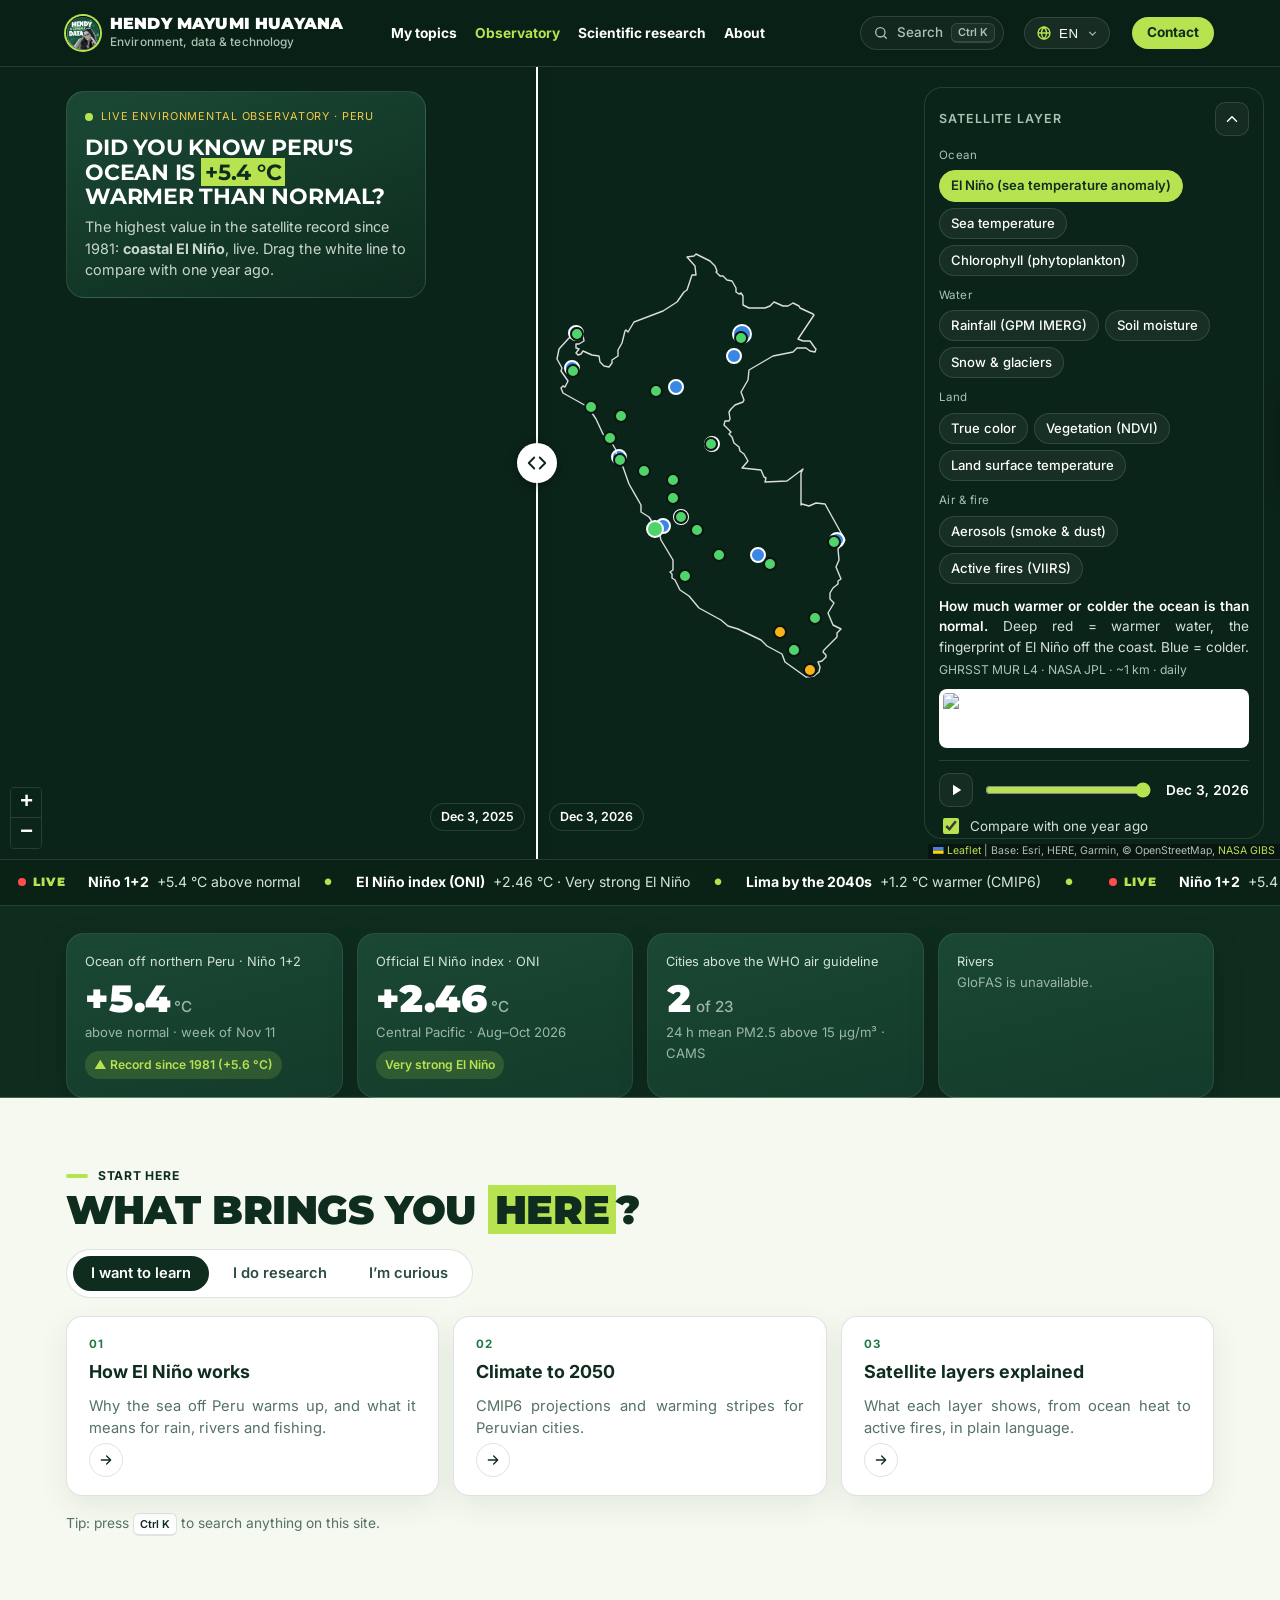
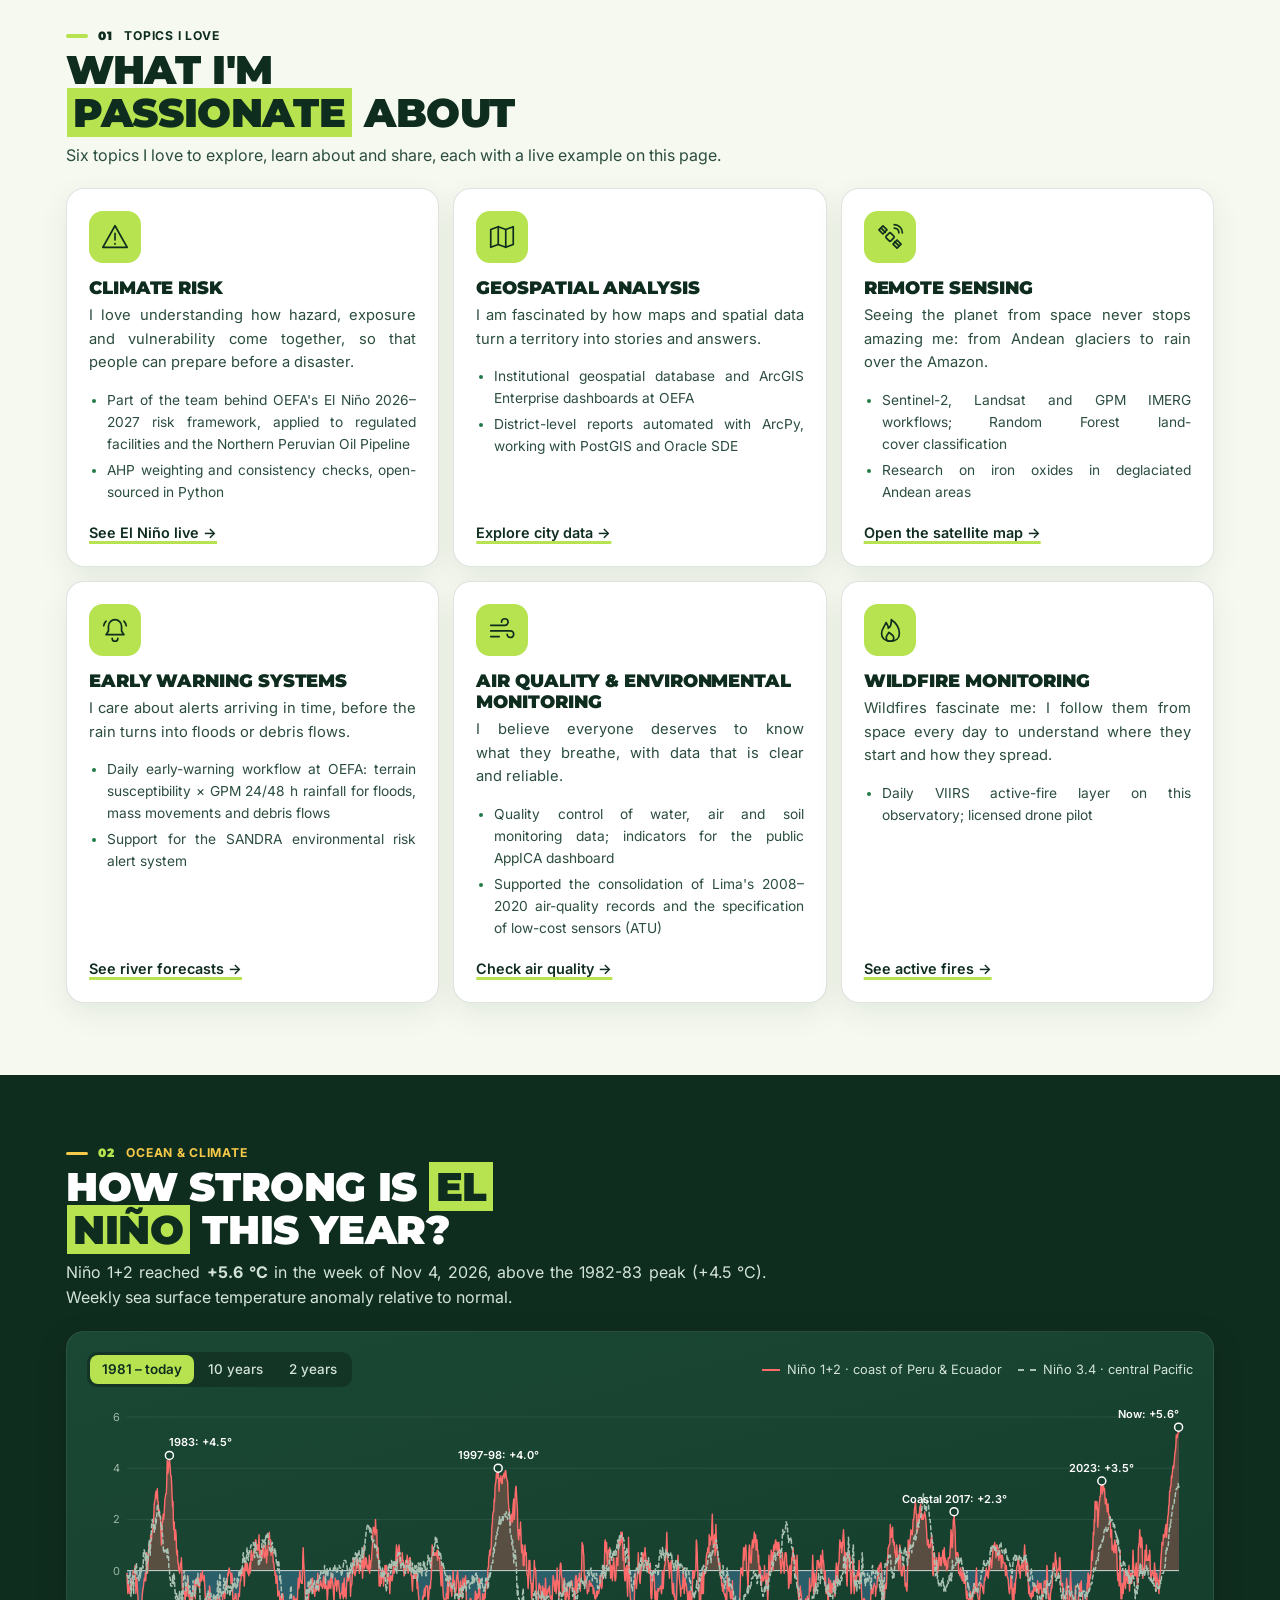
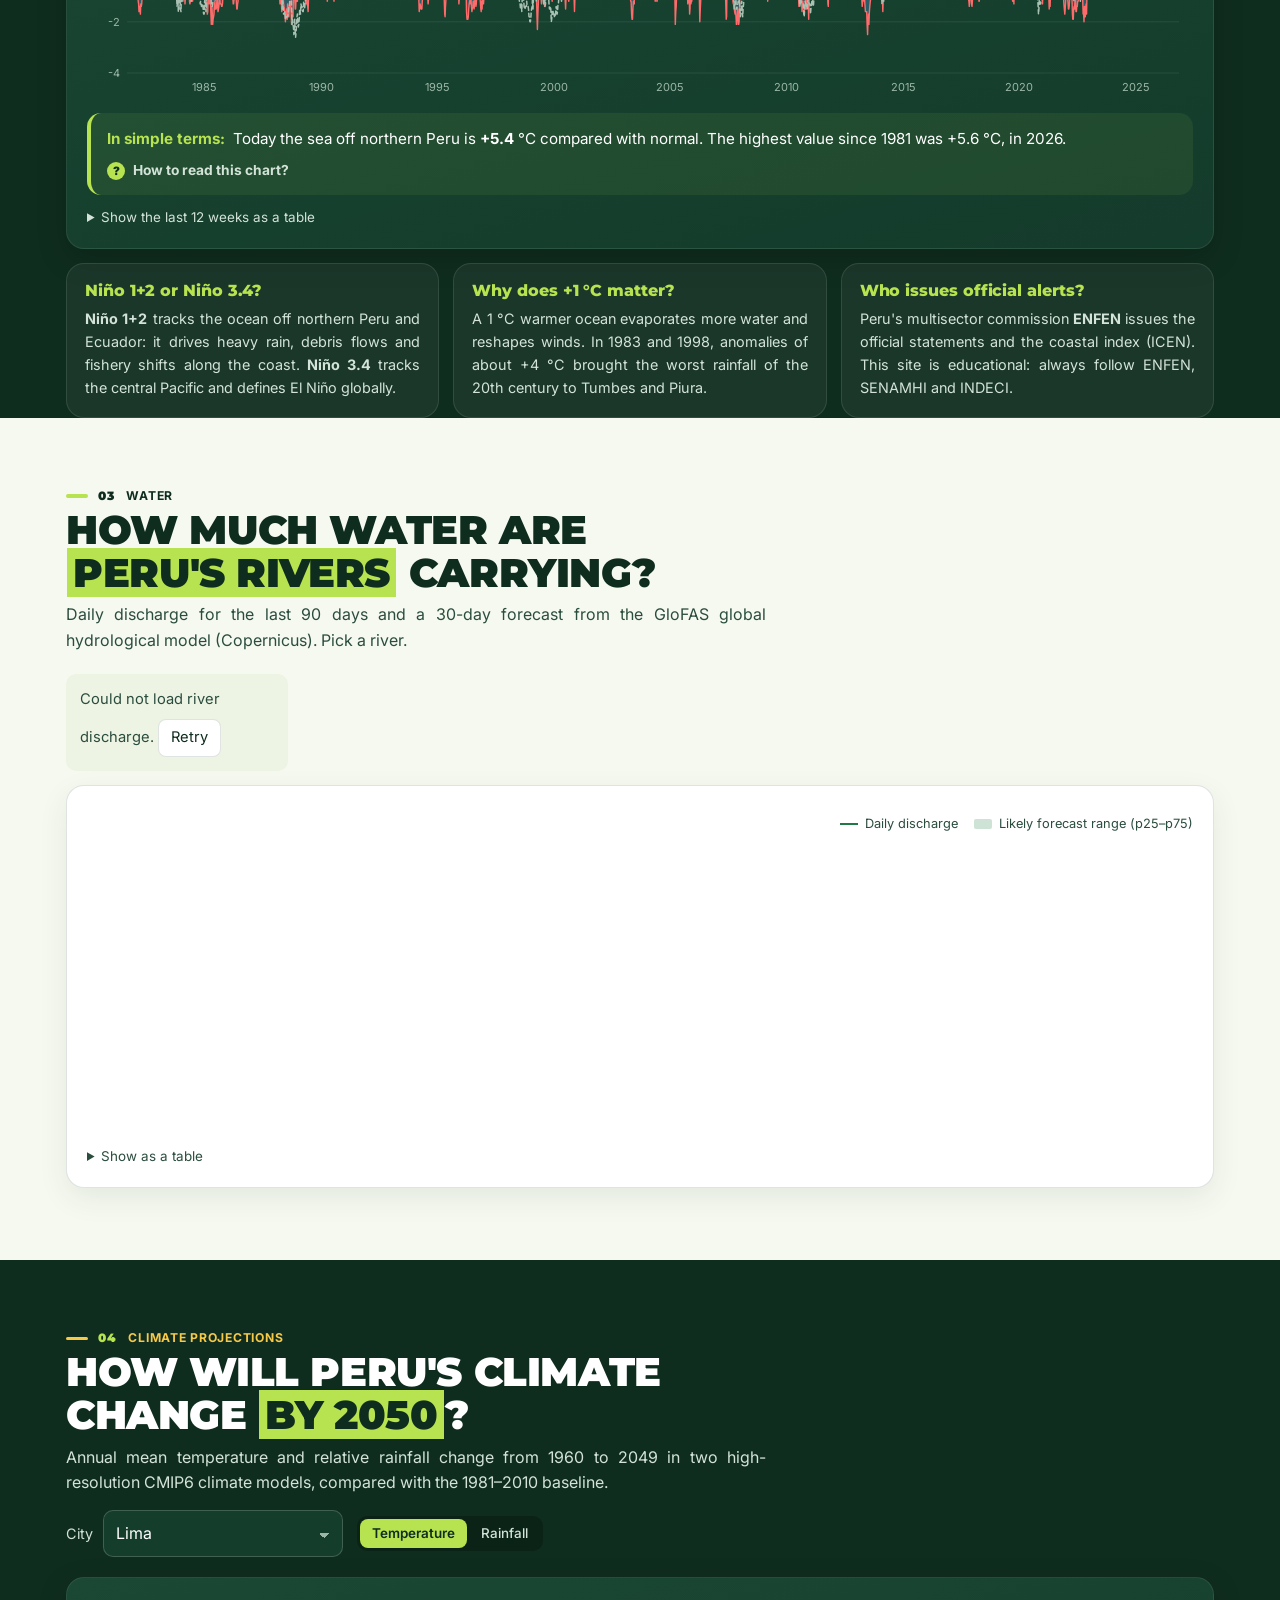
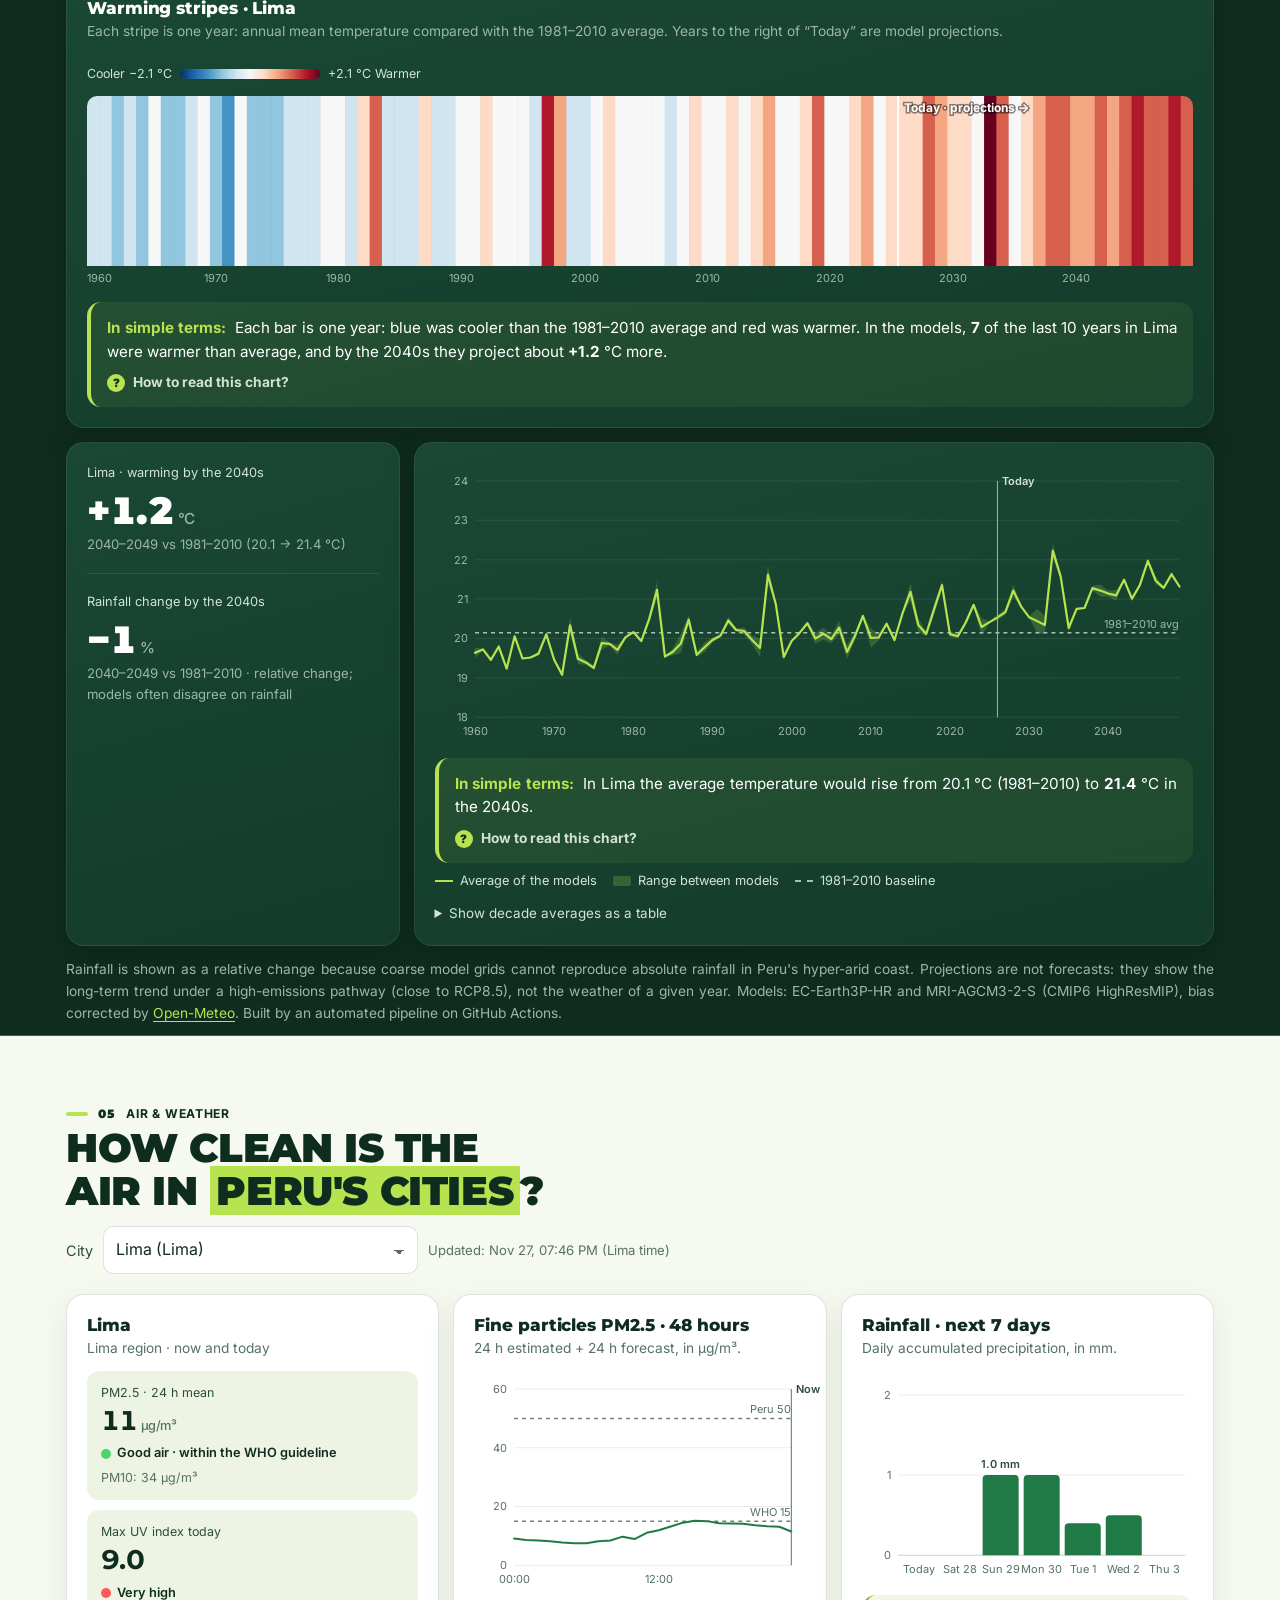
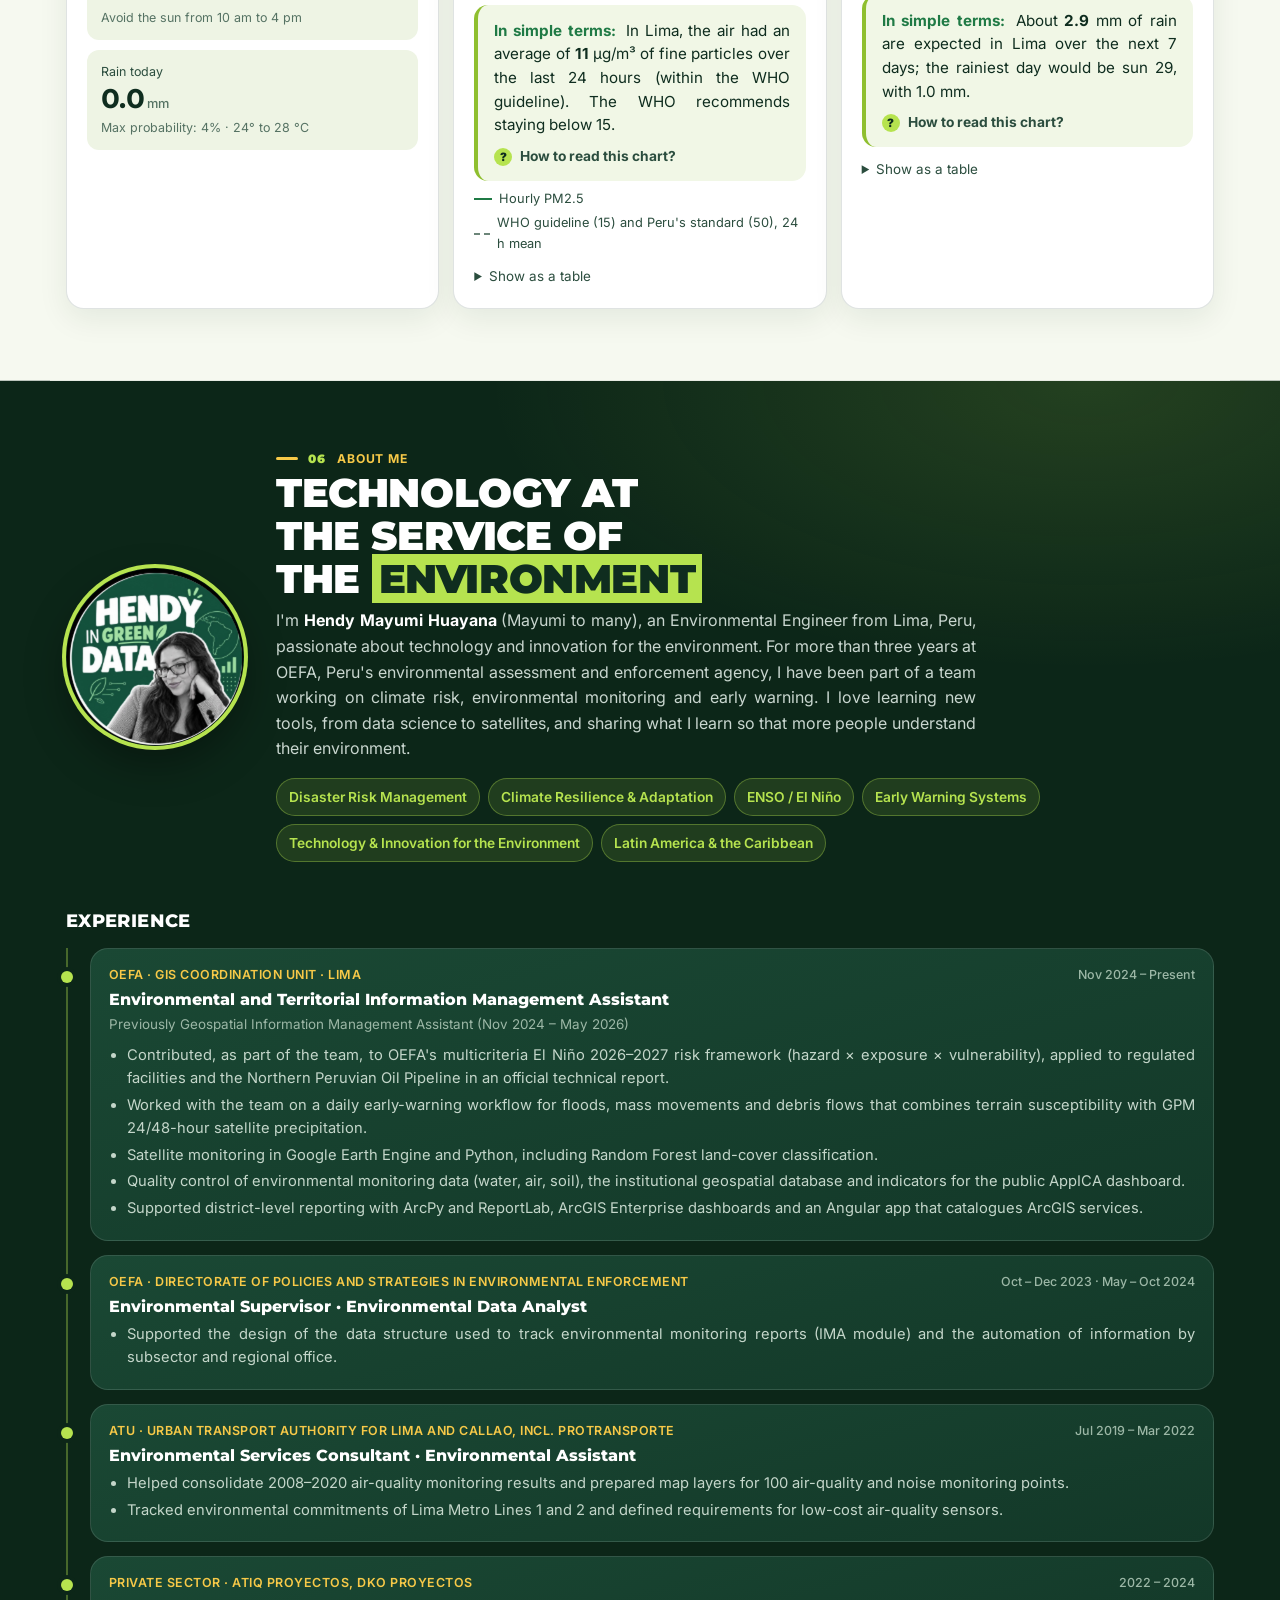
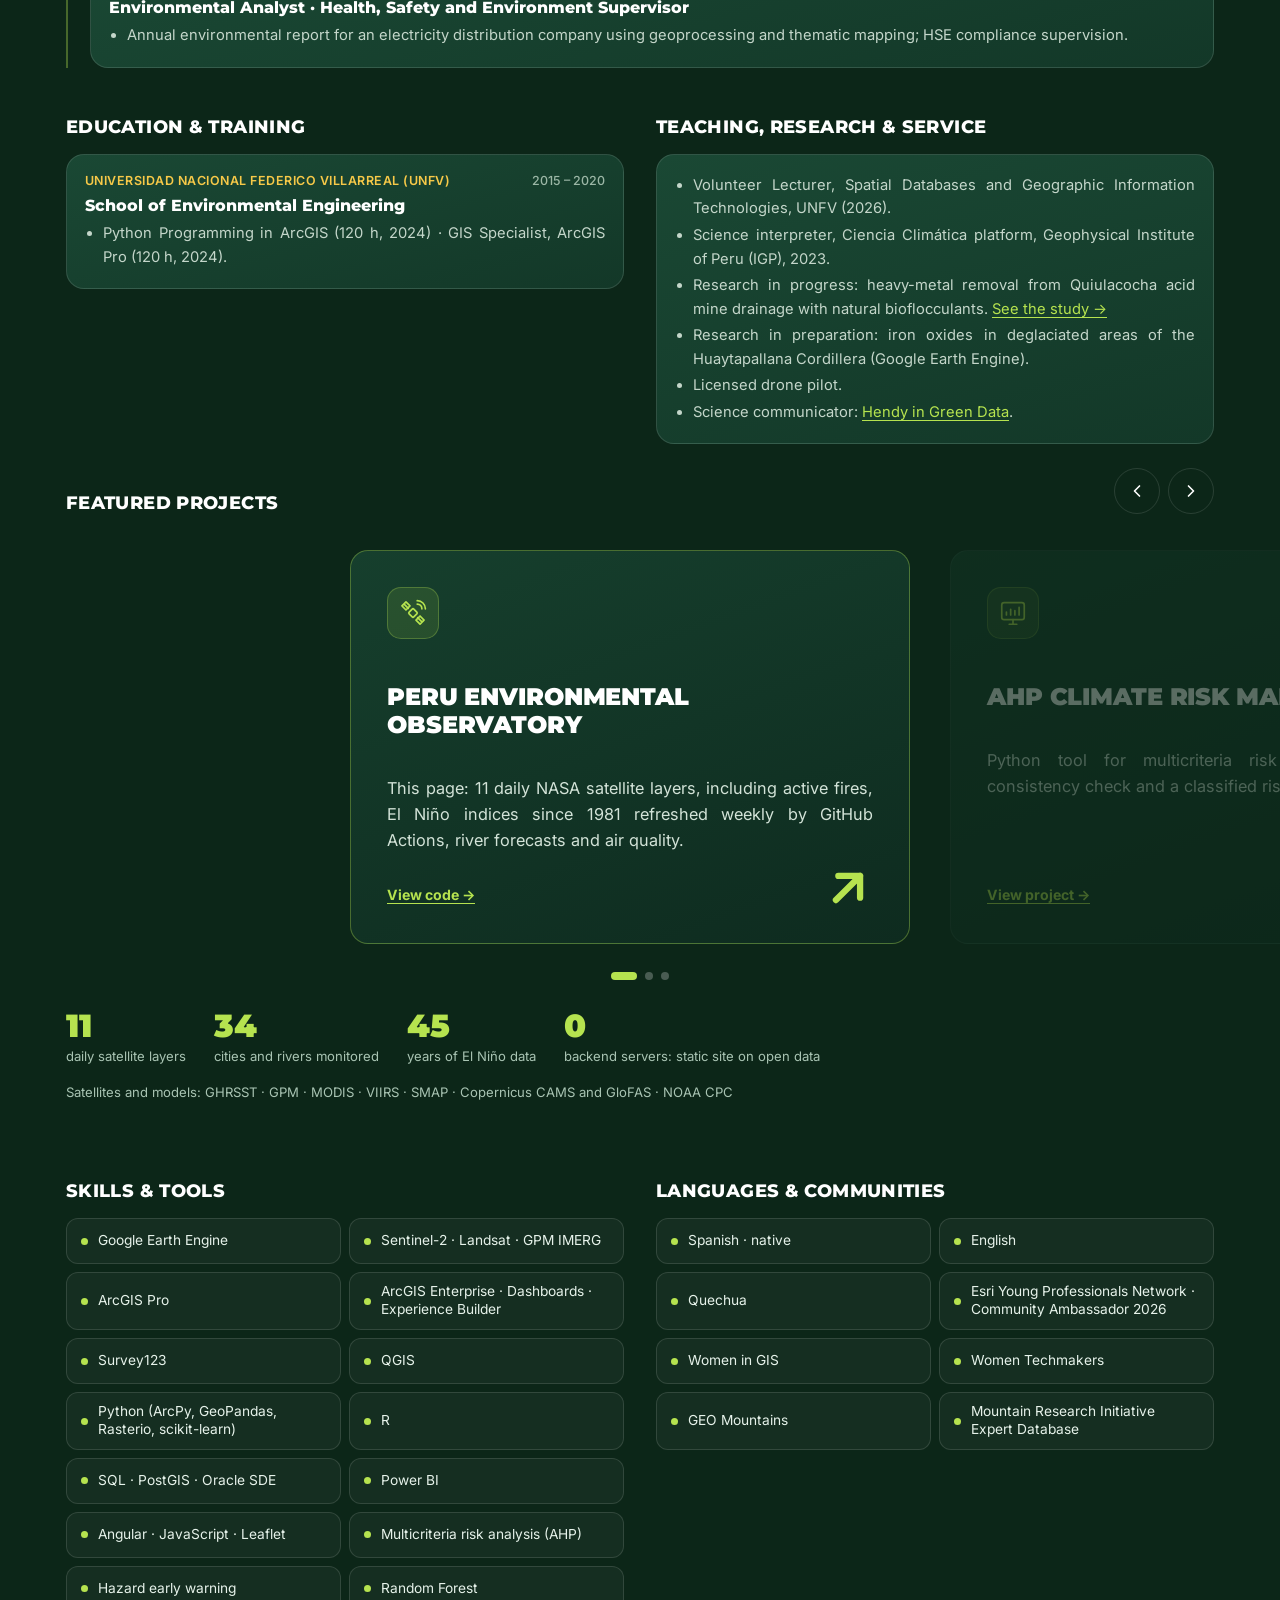
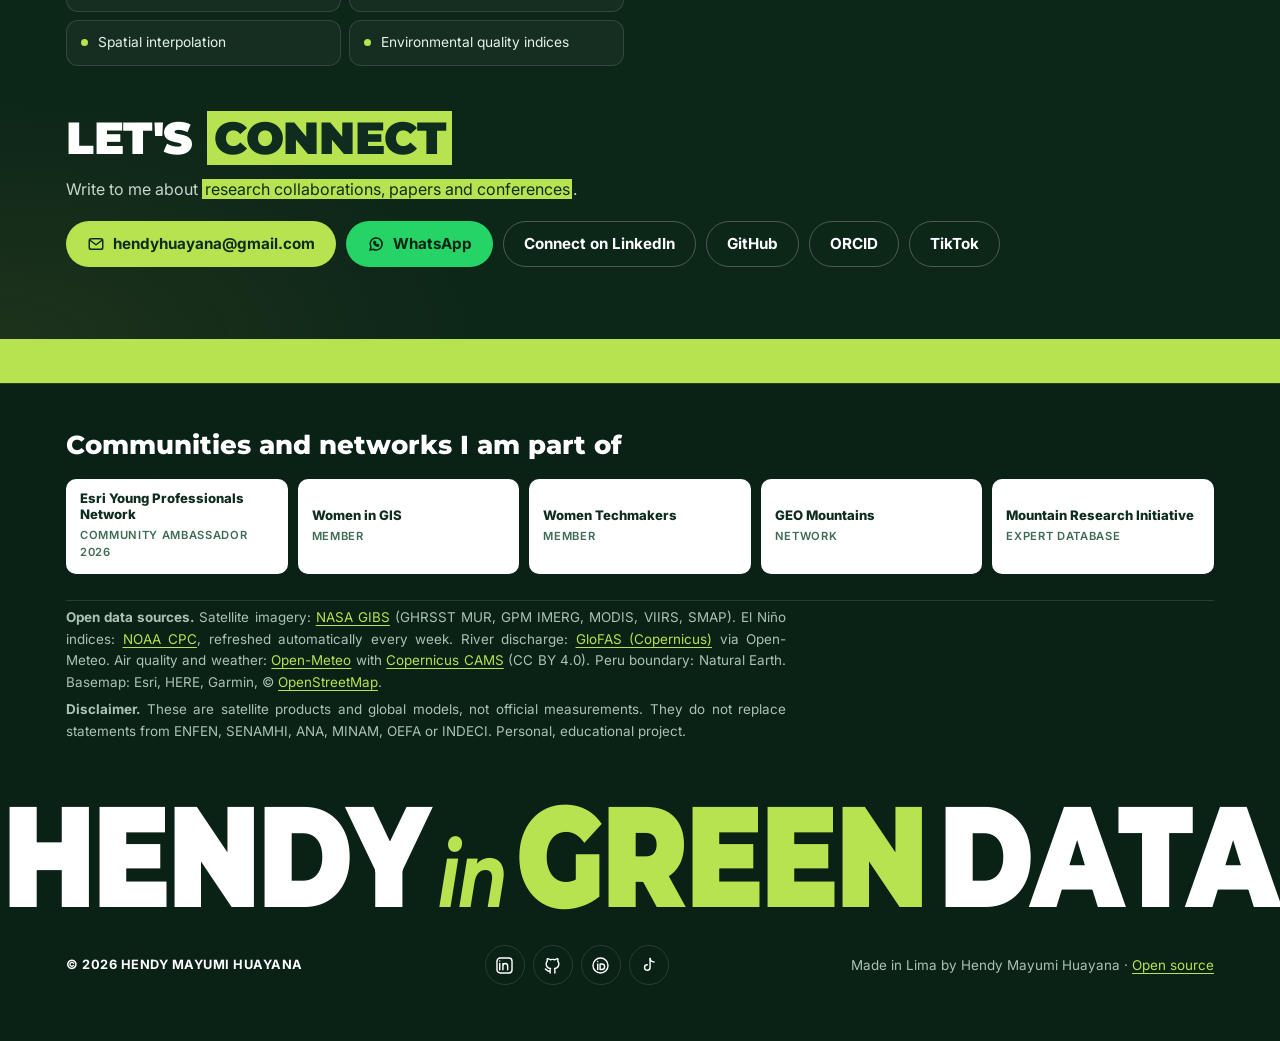
==== greendata/index.html @ 27e10f79 "Humble, team-oriented wording; About section on environment and technology; menu says Scientific res" ====
<!DOCTYPE html>
<html lang="en">
<head>
<meta charset="utf-8">
<meta name="viewport" content="width=device-width, initial-scale=1">
<title>Hendy Mayumi Huayana · Environmental Engineer · Satellite Data &amp; Climate Risk</title>
<meta name="description" content="Portfolio of Hendy Mayumi Huayana, Environmental Engineer in Lima, Peru: remote sensing, GIS and climate risk. Includes a live environmental observatory of Peru built on open NASA, NOAA and Copernicus data.">
<meta name="author" content="Hendy Mayumi Huayana">
<meta property="og:title" content="Hendy Mayumi Huayana · Environmental Engineer · Satellite Data & Climate Risk">
<meta property="og:description" content="Remote sensing, GIS and climate risk from Peru. Live observatory: coastal El Niño, ocean, rainfall, rivers and air quality from open satellite data.">
<meta property="og:url" content="https://hendyhuayana.github.io/greendata/">
<meta property="og:type" content="profile">
<meta property="og:image" content="https://hendyhuayana.github.io/greendata/img/hendy.png">
<meta name="theme-color" content="#0f2d1f">
<link rel="canonical" href="https://hendyhuayana.github.io/greendata/">
<link rel="icon" href="data:image/svg+xml,%3Csvg xmlns='http://www.w3.org/2000/svg' viewBox='0 0 32 32'%3E%3Crect width='32' height='32' rx='8' fill='%23b6e34f'/%3E%3Cpath d='M9 23c0-8.5 6-14 15-14 0 8.5-5.2 14.4-13.6 14.2M9 23l7-7' fill='none' stroke='%230f2d1f' stroke-width='2.6' stroke-linecap='round'/%3E%3C/svg%3E">
<link rel="preconnect" href="https://fonts.googleapis.com">
<link rel="preconnect" href="https://fonts.gstatic.com" crossorigin>
<link href="https://fonts.googleapis.com/css2?family=Inter:wght@400;500;600;700&family=Montserrat:wght@700;800;900&display=swap" rel="stylesheet">
<link rel="preconnect" href="https://gibs.earthdata.nasa.gov" crossorigin>
<link rel="stylesheet" href="vendor/leaflet.css">
<link rel="stylesheet" href="app.css">
<script src="i18n.js"></script>
<script type="application/ld+json">
{"@context":"https://schema.org","@type":"Person","name":"Hendy Mayumi Huayana Cjuro","alternateName":["Hendy Mayumi Huayana","Mayumi Huayana","Hendy Huayana"],"jobTitle":"Environmental Engineer","image":"https://hendyhuayana.github.io/greendata/img/hendy.png","address":{"@type":"PostalAddress","addressLocality":"Lima","addressCountry":"PE"},"url":"https://hendyhuayana.github.io/greendata/","sameAs":["https://www.linkedin.com/in/hendy-huayana/","https://github.com/hendyhuayana","https://orcid.org/0009-0000-9348-6078","https://www.tiktok.com/@hendy.greendata"],"knowsAbout":["Remote sensing","Geographic Information Systems","Climate risk","El Niño","Early warning systems","Google Earth Engine","Python","PostGIS"],"knowsLanguage":["es","qu","en"]}
</script>
</head>
<body>
<a class="skip" href="#main">Skip to content</a>

<header class="nav">
  <div class="wrap nav-in">
    <a class="brand" href="#top" aria-label="Hendy Mayumi Huayana, home">
      <img class="nav-avatar" src="img/hendy.png" width="34" height="34" alt="">
      <span class="nm"><b>Hendy Mayumi Huayana</b><span class="tagline">Environment, data &amp; technology</span></span>
    </a>
    <button class="menu-btn" type="button" aria-expanded="false" aria-controls="site-nav" aria-label="Open menu"><span></span><span></span><span></span></button>
    <nav aria-label="Sections" id="site-nav">
      <a class="xp-link" href="#xp-climate">Climate Risk</a>
      <a class="xp-link" href="#xp-geo">Geospatial Analysis</a>
      <a class="xp-link" href="#xp-rs">Remote Sensing</a>
      <a class="xp-link" href="#xp-ews">Early Warning</a>
      <a class="xp-link" href="#xp-air">Air Quality</a>
      <a class="xp-link" href="#xp-fire">Wildfire</a>
      <a class="xp-short" href="#expertise">My topics</a>
      <a href="research/">Research</a>
      <a href="#about">About</a>
      <a class="btn sm" href="#contact">Contact</a>
    </nav>
  </div>
</header>

<main id="main">
  <!-- HERO MAP -->
  <section class="hero" id="satellite" aria-label="Satellite map">
    <div id="map" aria-label="Satellite map of Peru"></div>

    <div class="hero-copy" id="top">
      <div class="wrap"><div class="copy-col">
        <p class="eyebrow"><span class="live" aria-hidden="true"></span>Live environmental observatory · Peru</p>
        <h1 id="hero-h">Did you know you can watch Peru <span class="hl">from space</span>?</h1>
        <p class="lede" id="hero-lede">Daily satellite data from NASA, Copernicus and NOAA. Drag the white line to compare with one year ago.</p>
        <a class="handle" href="#about"><img src="img/hendy.png" width="26" height="26" alt="">Built by Hendy Mayumi Huayana · Hendy in Green Data</a>
      </div></div>
    </div>

    <div class="swipe" id="swipe" hidden>
      <div class="swipe-line" aria-hidden="true"><span class="swipe-knob" id="swipe-knob" role="slider" tabindex="0" aria-label="Compare dates: drag or use the arrow keys" aria-valuemin="0" aria-valuemax="100" aria-valuenow="50"><svg viewBox="0 0 24 24"><path d="M9 6l-6 6 6 6M15 6l6 6-6 6" fill="none" stroke="currentColor" stroke-width="2" stroke-linecap="round" stroke-linejoin="round"/></svg></span></div>
      <span class="swipe-tag left" id="swipe-left"></span>
      <span class="swipe-tag right" id="swipe-right"></span>
    </div>

    <aside class="panel" aria-label="Satellite layers">
      <div class="panel-head">
        <span class="panel-title">Satellite layer</span>
        <button class="icon-btn" id="panel-toggle" aria-expanded="true" aria-controls="panel-body" title="Show or hide">
          <svg viewBox="0 0 24 24" aria-hidden="true"><path d="M6 15l6-6 6 6" fill="none" stroke="currentColor" stroke-width="2" stroke-linecap="round"/></svg>
        </button>
      </div>
      <div id="panel-body">
        <div class="layer-groups" id="layers" role="radiogroup" aria-label="Choose a layer"></div>
        <div class="layer-info" id="layer-info"></div>
        <img class="legend-img" id="legend" alt="" hidden>
        <div class="time">
          <div class="time-row">
            <button class="icon-btn play" id="play" aria-label="Animate the last 14 days" title="Animate the last 14 days">
              <svg viewBox="0 0 24 24" aria-hidden="true"><path id="play-icon" d="M8 5v14l11-7z" fill="currentColor"/></svg>
            </button>
            <input type="range" id="date-range" min="0" max="60" value="60" aria-label="Image date">
            <output id="date-label" for="date-range"></output>
          </div>
          <label class="check"><input type="checkbox" id="compare" checked> Compare with one year ago</label>
          <div class="overlay-toggles">
            <label class="check"><input type="checkbox" id="ov-cities" checked> Cities (air quality)</label>
            <label class="check"><input type="checkbox" id="ov-rivers" checked> Rivers (discharge)</label>
          </div>
        </div>
      </div>
    </aside>
  </section>

  <div class="ticker" id="ticker" aria-label="Live indicators" hidden><div class="ticker-track" id="ticker-track"></div></div>

  <!-- KPIs -->
  <section class="wrap kpis" aria-label="Key indicators" id="kpis">
    <div class="kpi" id="kpi-n12"><div class="skeleton"></div></div>
    <div class="kpi" id="kpi-oni"><div class="skeleton"></div></div>
    <div class="kpi" id="kpi-air"><div class="skeleton"></div></div>
    <div class="kpi" id="kpi-rivers"><div class="skeleton"></div></div>
  </section>

  <!-- EXPERTISE -->
  <section class="wrap section sec-light" id="expertise" aria-labelledby="exp-h">
    <div class="sec-head">
      <p class="kicker"><span class="k-num">01</span>Topics I love</p>
      <h2 id="exp-h">What I'm <span class="hl">passionate</span> about</h2>
      <p class="sec-lede">Six topics I love to explore, learn about and share, each with a live example on this page.</p>
    </div>
    <div class="expertise">
      <article class="xp" id="xp-climate"><span class="svc-ico" aria-hidden="true"><svg viewBox="0 0 32 32" fill="none" stroke="currentColor" stroke-width="1.8" stroke-linecap="round" stroke-linejoin="round"><path d="M16 4 3 27h26z"/><path d="M16 12v7M16 23v.5"/></svg></span><h3>Climate Risk</h3><p>I love understanding how hazard, exposure and vulnerability come together, so that people can prepare before a disaster.</p><ul><li>Part of the team behind OEFA's El Niño 2026–2027 risk framework, applied to regulated facilities and the Northern Peruvian Oil Pipeline</li><li>AHP weighting and consistency checks, open-sourced in Python</li></ul><a href="#nino">See El Niño live →</a></article>
      <article class="xp" id="xp-geo"><span class="svc-ico" aria-hidden="true"><svg viewBox="0 0 32 32" fill="none" stroke="currentColor" stroke-width="1.8" stroke-linecap="round" stroke-linejoin="round"><path d="M4 8l8-3 8 3 8-3v19l-8 3-8-3-8 3z"/><path d="M12 5v19M20 8v19"/></svg></span><h3>Geospatial Analysis</h3><p>I am fascinated by how maps and spatial data turn a territory into stories and answers.</p><ul><li>Institutional geospatial database and ArcGIS Enterprise dashboards at OEFA</li><li>District-level reports automated with ArcPy, working with PostGIS and Oracle SDE</li></ul><a href="#cities">Explore city data →</a></article>
      <article class="xp" id="xp-rs"><span class="svc-ico" aria-hidden="true"><svg viewBox="0 0 32 32" fill="none" stroke="currentColor" stroke-width="1.8" stroke-linecap="round" stroke-linejoin="round"><rect x="12.5" y="12.5" width="7" height="7" rx="1.2" transform="rotate(45 16 16)"/><path d="M11 11 6.5 6.5M8.5 4.2 4.2 8.5l4.3 4.3 4.3-4.3z"/><path d="M21 21l4.5 4.5M23.5 19.2l4.3 4.3-4.3 4.3-4.3-4.3z"/><path d="M20.5 6.5a5 5 0 0 1 5 5M20.5 2.8a8.7 8.7 0 0 1 8.7 8.7"/></svg></span><h3>Remote Sensing</h3><p>Seeing the planet from space never stops amazing me: from Andean glaciers to rain over the Amazon.</p><ul><li>Sentinel-2, Landsat and GPM IMERG workflows; Random Forest land-cover classification</li><li>Research on iron oxides in deglaciated Andean areas</li></ul><a href="#satellite">Open the satellite map →</a></article>
      <article class="xp" id="xp-ews"><span class="svc-ico" aria-hidden="true"><svg viewBox="0 0 32 32" fill="none" stroke="currentColor" stroke-width="1.8" stroke-linecap="round" stroke-linejoin="round"><path d="M16 5a7 7 0 0 0-7 7v5l-2.5 4h19L23 17v-5a7 7 0 0 0-7-7z"/><path d="M13 25a3 3 0 0 0 6 0"/><path d="M25.5 6.5a8 8 0 0 1 2.5 5M6.5 6.5A8 8 0 0 0 4 11.5"/></svg></span><h3>Early Warning Systems</h3><p>I care about alerts arriving in time, before the rain turns into floods or debris flows.</p><ul><li>Daily early-warning workflow at OEFA: terrain susceptibility × GPM 24/48 h rainfall for floods, mass movements and debris flows</li><li>Support for the SANDRA environmental risk alert system</li></ul><a href="#rivers">See river forecasts →</a></article>
      <article class="xp" id="xp-air"><span class="svc-ico" aria-hidden="true"><svg viewBox="0 0 32 32" fill="none" stroke="currentColor" stroke-width="1.8" stroke-linecap="round" stroke-linejoin="round"><path d="M4 11h15a3.5 3.5 0 1 0-3.5-3.5"/><path d="M4 17h21a3.5 3.5 0 1 1-3.5 3.5"/><path d="M4 23h9"/></svg></span><h3>Air Quality & Environmental Monitoring</h3><p>I believe everyone deserves to know what they breathe, with data that is clear and reliable.</p><ul><li>Quality control of water, air and soil monitoring data; indicators for the public AppICA dashboard</li><li>Supported the consolidation of Lima's 2008–2020 air-quality records and the specification of low-cost sensors (ATU)</li></ul><a href="#cities">Check air quality →</a></article>
      <article class="xp" id="xp-fire"><span class="svc-ico" aria-hidden="true"><svg viewBox="0 0 32 32" fill="none" stroke="currentColor" stroke-width="1.8" stroke-linecap="round" stroke-linejoin="round"><path d="M16 28c-5.5 0-9-3.6-9-8.4 0-4.6 3.4-7.4 4.8-11.6 1.6 2.2 2.4 4 2.4 6 2-1.2 3.4-4.4 3.2-9 4.6 3 8.6 8.4 8.6 14.6 0 4.8-3.5 8.4-10 8.4z"/><path d="M16 28c-2.4 0-4-1.6-4-3.8 0-2.4 2-3.6 2.8-5.6 2 1.4 5.2 3 5.2 5.8 0 2.2-1.6 3.6-4 3.6z"/></svg></span><h3>Wildfire Monitoring</h3><p>Wildfires fascinate me: I follow them from space every day to understand where they start and how they spread.</p><ul><li>Daily VIIRS active-fire layer on this observatory; licensed drone pilot</li></ul><a href="#satellite" data-layer="fire">See active fires →</a></article>
    </div>
  </section>

  <!-- EL NIÑO -->
  <section class="wrap section" id="nino" aria-labelledby="nino-h">
    <div class="sec-head">
      <p class="kicker"><span class="k-num">02</span>Ocean &amp; climate</p>
      <h2 id="nino-h">How strong is <span class="hl">El Niño</span> this year?</h2>
      <p class="sec-lede" id="nino-lede">Sea surface temperature anomaly: how much warmer (or colder) the ocean is than normal.</p>
    </div>
    <div class="card">
      <div class="card-top">
        <div class="seg" role="tablist" aria-label="Period">
          <button role="tab" data-range="all" aria-selected="true">1981 – today</button>
          <button role="tab" data-range="10" aria-selected="false">10 years</button>
          <button role="tab" data-range="2" aria-selected="false">2 years</button>
        </div>
        <div class="chart-legend">
          <span><i class="ln warm"></i>Niño 1+2 · coast of Peru &amp; Ecuador</span>
          <span><i class="ln dash"></i>Niño 3.4 · central Pacific</span>
        </div>
      </div>
      <div class="chart" id="enso-chart" style="min-height:300px"><div class="skeleton tall"></div></div>
      <details class="table"><summary>Show the last 12 weeks as a table</summary><div id="enso-table"></div></details>
    </div>
    <div class="explain">
      <div><h3>Niño 1+2 or Niño 3.4?</h3><p><strong>Niño 1+2</strong> tracks the ocean off northern Peru and Ecuador: it drives heavy rain, debris flows and fishery shifts along the coast. <strong>Niño 3.4</strong> tracks the central Pacific and defines El Niño globally.</p></div>
      <div><h3>Why does +1 °C matter?</h3><p>A 1 °C warmer ocean evaporates more water and reshapes winds. In 1983 and 1998, anomalies of about +4 °C brought the worst rainfall of the 20th century to Tumbes and Piura.</p></div>
      <div><h3>Who issues official alerts?</h3><p>Peru's multisector commission <strong>ENFEN</strong> issues the official statements and the coastal index (ICEN). This site is educational: always follow ENFEN, SENAMHI and INDECI.</p></div>
    </div>
  </section>

  <!-- RIVERS -->
  <section class="wrap section sec-light" id="rivers" aria-labelledby="rios-h">
    <div class="sec-head">
      <p class="kicker"><span class="k-num">03</span>Water</p>
      <h2 id="rios-h">How much water are <span class="hl">Peru's rivers</span> carrying?</h2>
      <p class="sec-lede">Daily discharge for the last 90 days and a 30-day forecast from the GloFAS global hydrological model (Copernicus). Pick a river.</p>
    </div>
    <div class="river-grid" id="river-cards"><div class="skeleton"></div></div>
    <div class="card">
      <div class="card-top">
        <div><h3 class="card-h" id="river-title">&nbsp;</h3><p class="card-sub" id="river-sub">&nbsp;</p></div>
        <div class="chart-legend">
          <span><i class="ln"></i>Daily discharge</span>
          <span><i class="band"></i>Likely forecast range (p25–p75)</span>
        </div>
      </div>
      <div class="chart" id="river-chart" style="min-height:260px"><div class="skeleton tall"></div></div>
      <details class="table"><summary>Show as a table</summary><div id="river-table"></div></details>
    </div>
  </section>

  <!-- CLIMATE PROJECTIONS -->
  <section class="wrap section" id="projections" aria-labelledby="proj-h" hidden>
    <div class="sec-head">
      <p class="kicker"><span class="k-num">04</span>Climate projections</p>
      <h2 id="proj-h">How will Peru's climate change <span class="hl">by 2050</span>?</h2>
      <p class="sec-lede">Annual mean temperature and relative rainfall change from 1960 to 2049 in two high-resolution CMIP6 climate models, compared with the 1981–2010 baseline.</p>
      <div class="picker">
        <label for="proj-city">City</label>
        <select id="proj-city"></select>
        <div class="seg" role="tablist" aria-label="Variable">
          <button role="tab" data-var="0" aria-selected="true">Temperature</button>
          <button role="tab" data-var="1" aria-selected="false">Rainfall</button>
        </div>
      </div>
    </div>
    <div class="card stripes-card">
      <div class="card-top">
        <div><h3 class="card-h" id="stripes-title">Warming stripes</h3>
        <p class="card-sub">Each stripe is one year: annual mean temperature compared with the 1981–2010 average. Years to the right of “Today” are model projections.</p></div>
        <div class="stripes-legend" id="stripes-legend" aria-hidden="true"></div>
      </div>
      <div class="chart" id="stripes"></div>
    </div>
    <div class="proj-grid">
      <div class="card" id="proj-kpis"><div class="skeleton"></div></div>
      <div class="card">
        <div class="chart" id="proj-chart" style="min-height:280px"><div class="skeleton tall"></div></div>
        <div class="chart-legend">
          <span><i class="ln"></i>Average of the models</span>
          <span><i class="band"></i>Range between models</span>
          <span><i class="ln dash"></i>1981–2010 baseline</span>
        </div>
        <details class="table"><summary>Show decade averages as a table</summary><div id="proj-table"></div></details>
      </div>
    </div>
    <p class="card-sub proj-note">Rainfall is shown as a relative change because coarse model grids cannot reproduce absolute rainfall in Peru's hyper-arid coast. Projections are not forecasts: they show the long-term trend under a high-emissions pathway (close to RCP8.5), not the weather of a given year. Models: EC-Earth3P-HR and MRI-AGCM3-2-S (CMIP6 HighResMIP), bias corrected by <a href="https://open-meteo.com/en/docs/climate-api">Open-Meteo</a>. Built by an automated pipeline on GitHub Actions.</p>
  </section>

  <!-- CITIES -->
  <section class="wrap section sec-light" id="cities" aria-labelledby="ciu-h">
    <div class="sec-head">
      <p class="kicker"><span class="k-num">05</span>Air &amp; weather</p>
      <h2 id="ciu-h">How clean is the air in <span class="hl">Peru's cities</span>?</h2>
      <div class="picker">
        <label for="city">City</label>
        <select id="city"></select>
        <span class="updated" id="updated" aria-live="polite"></span>
      </div>
    </div>
    <div class="city-grid">
      <div class="card" id="now">
        <h3 class="card-h" id="city-title">Loading…</h3>
        <p class="card-sub" id="city-sub">&nbsp;</p>
        <div id="tiles"><div class="skeleton"></div></div>
      </div>
      <div class="card">
        <h3 class="card-h">Fine particles PM2.5 · 48 hours</h3>
        <p class="card-sub">24 h estimated + 24 h forecast, in µg/m³.</p>
        <div class="chart" id="pm-chart"><div class="skeleton"></div></div>
        <div class="chart-legend"><span><i class="ln"></i>Hourly PM2.5</span><span><i class="ln dash"></i>WHO guideline (15) and Peru's standard (50), 24 h mean</span></div>
        <details class="table"><summary>Show as a table</summary><div id="pm-table"></div></details>
      </div>
      <div class="card">
        <h3 class="card-h">Rainfall · next 7 days</h3>
        <p class="card-sub">Daily accumulated precipitation, in mm.</p>
        <div class="chart" id="rain-chart"><div class="skeleton"></div></div>
        <details class="table"><summary>Show as a table</summary><div id="rain-table"></div></details>
      </div>
    </div>
  </section>

  <!-- PORTFOLIO -->
  <section class="cta" id="about" aria-labelledby="about-h">
    <div class="wrap">
      <div class="cta-intro">
        <img class="avatar" src="img/hendy.png" width="178" height="178" alt="Portrait of Hendy Mayumi Huayana with the Hendy in Green Data logo">
        <div>
          <p class="kicker"><span class="k-num">06</span>About me</p>
          <h2 id="about-h">Technology at the service of the <span class="hl">environment</span></h2>
          <p class="sec-lede">I'm <strong>Hendy Mayumi Huayana</strong> (Mayumi to many), an Environmental Engineer from Lima, Peru, passionate about technology and innovation for the environment. For more than three years at OEFA, Peru's environmental assessment and enforcement agency, I have been part of a team working on climate risk, environmental monitoring and early warning. I love learning new tools, from data science to satellites, and sharing what I learn so that more people understand their environment.</p>
          <ul class="tags focus" aria-label="Focus areas">
            <li>Disaster Risk Management</li><li>Climate Resilience &amp; Adaptation</li><li>ENSO / El Niño</li><li>Early Warning Systems</li><li>Technology &amp; Innovation for the Environment</li><li>Latin America &amp; the Caribbean</li>
          </ul>
        </div>
      </div>

      <h3 class="block-h" id="experience">Experience</h3>
      <div class="timeline">
        <div class="tl-item">
          <p class="tl-org">OEFA · GIS Coordination Unit · Lima <span class="tl-date">Nov 2024 – Present</span></p>
          <h4>Environmental and Territorial Information Management Assistant</h4>
          <p class="tl-sub">Previously Geospatial Information Management Assistant (Nov 2024 – May 2026)</p>
          <ul>
            <li>Contributed, as part of the team, to OEFA's multicriteria El Niño 2026–2027 risk framework (hazard × exposure × vulnerability), applied to regulated facilities and the Northern Peruvian Oil Pipeline in an official technical report.</li>
            <li>Worked with the team on a daily early-warning workflow for floods, mass movements and debris flows that combines terrain susceptibility with GPM 24/48-hour satellite precipitation.</li>
            <li>Satellite monitoring in Google Earth Engine and Python, including Random Forest land-cover classification.</li>
            <li>Quality control of environmental monitoring data (water, air, soil), the institutional geospatial database and indicators for the public AppICA dashboard.</li>
            <li>Supported district-level reporting with ArcPy and ReportLab, ArcGIS Enterprise dashboards and an Angular app that catalogues ArcGIS services.</li>
          </ul>
        </div>
        <div class="tl-item">
          <p class="tl-org">OEFA · Directorate of Policies and Strategies in Environmental Enforcement <span class="tl-date">Oct – Dec 2023 · May – Oct 2024</span></p>
          <h4>Environmental Supervisor · Environmental Data Analyst</h4>
          <ul><li>Supported the design of the data structure used to track environmental monitoring reports (IMA module) and the automation of information by subsector and regional office.</li></ul>
        </div>
        <div class="tl-item">
          <p class="tl-org">ATU · Urban Transport Authority for Lima and Callao, incl. Protransporte <span class="tl-date">Jul 2019 – Mar 2022</span></p>
          <h4>Environmental Services Consultant · Environmental Assistant</h4>
          <ul>
            <li>Helped consolidate 2008–2020 air-quality monitoring results and prepared map layers for 100 air-quality and noise monitoring points.</li>
            <li>Tracked environmental commitments of Lima Metro Lines 1 and 2 and defined requirements for low-cost air-quality sensors.</li>
          </ul>
        </div>
        <div class="tl-item">
          <p class="tl-org">Private sector · ATIQ Proyectos, DKO Proyectos <span class="tl-date">2022 – 2024</span></p>
          <h4>Environmental Analyst · Health, Safety and Environment Supervisor</h4>
          <ul><li>Annual environmental report for an electricity distribution company using geoprocessing and thematic mapping; HSE compliance supervision.</li></ul>
        </div>
      </div>

      <div class="two-col">
        <div>
          <h3 class="block-h">Education &amp; training</h3>
          <div class="tl-item plain">
            <p class="tl-org">Universidad Nacional Federico Villarreal (UNFV) <span class="tl-date">2015 – 2020</span></p>
            <h4>School of Environmental Engineering</h4>
            <ul>
              <li>Python Programming in ArcGIS (120 h, 2024) · GIS Specialist, ArcGIS Pro (120 h, 2024).</li>
            </ul>
          </div>
        </div>
        <div>
          <h3 class="block-h">Teaching, research &amp; service</h3>
          <div class="tl-item plain">
            <ul>
              <li>Volunteer Lecturer, Spatial Databases and Geographic Information Technologies, UNFV (2026).</li>
              <li>Science interpreter, Ciencia Climática platform, Geophysical Institute of Peru (IGP), 2023.</li>
              <li>Research in progress: heavy-metal removal from Quiulacocha acid mine drainage with natural bioflocculants. <a href="research/quiulacocha/">See the study →</a></li>
              <li>Research in preparation: iron oxides in deglaciated areas of the Huaytapallana Cordillera (Google Earth Engine).</li>
              <li>Licensed drone pilot.</li>
              <li>Science communicator: <a href="https://www.tiktok.com/@hendy.greendata">Hendy in Green Data</a>.</li>
            </ul>
          </div>
        </div>
      </div>

      <h3 class="block-h">Featured projects</h3>
      <div class="services">
        <div class="svc"><span class="svc-ico" aria-hidden="true"><svg viewBox="0 0 32 32" fill="none" stroke="currentColor" stroke-width="1.8" stroke-linecap="round" stroke-linejoin="round"><rect x="12.5" y="12.5" width="7" height="7" rx="1.2" transform="rotate(45 16 16)"/><path d="M11 11 6.5 6.5M8.5 4.2 4.2 8.5l4.3 4.3 4.3-4.3z"/><path d="M21 21l4.5 4.5M23.5 19.2l4.3 4.3-4.3 4.3-4.3-4.3z"/><path d="M20.5 6.5a5 5 0 0 1 5 5M20.5 2.8a8.7 8.7 0 0 1 8.7 8.7"/></svg></span><h3>Peru environmental observatory</h3><p>This page: 11 daily NASA satellite layers, including active fires, El Niño indices since 1981 refreshed weekly by GitHub Actions, river forecasts and air quality.</p><a href="https://github.com/hendyhuayana/hendyhuayana.github.io/tree/main/greendata">View code →</a></div>
        <div class="svc"><span class="svc-ico" aria-hidden="true"><svg viewBox="0 0 32 32" fill="none" stroke="currentColor" stroke-width="1.8" stroke-linecap="round" stroke-linejoin="round"><rect x="4" y="5" width="24" height="18" rx="2.5"/><path d="M12 28h8M16 23v5"/><path d="M9 18v-3M13.5 18v-6M18 18v-4.5M22.5 18V10"/></svg></span><h3>AHP climate risk mapping</h3><p>Python tool for multicriteria risk maps: AHP weights, consistency check and a classified risk index from rasters.</p><a href="https://github.com/hendyhuayana/ahp-risk-mapping">View project →</a></div>
        <div class="svc"><span class="svc-ico" aria-hidden="true"><svg viewBox="0 0 32 32" fill="none" stroke="currentColor" stroke-width="1.8" stroke-linecap="round" stroke-linejoin="round"><path d="M9.5 19.5h13a5 5 0 0 0 .6-10A7 7 0 0 0 9.8 11.4 4.1 4.1 0 0 0 9.5 19.5z"/><path d="M11 23.5l-1.5 3.5M16.5 23.5 15 27M22 23.5l-1.5 3.5"/></svg></span><h3>GPM rainfall alert for Peru</h3><p>Google Earth Engine script that turns NASA GPM IMERG precipitation into 24 h and 48 h alert levels by region.</p><a href="https://github.com/hendyhuayana/gpm-rainfall-alert-peru">View project →</a></div>
      </div>
      <div class="proof" id="proof"></div>

      <div class="two-col">
        <div>
          <h3 class="block-h" id="skills">Skills &amp; tools</h3>
          <ul class="tags">
            <li>Google Earth Engine</li><li>Sentinel-2 · Landsat · GPM IMERG</li><li>ArcGIS Pro</li><li>ArcGIS Enterprise · Dashboards · Experience Builder</li><li>Survey123</li><li>QGIS</li>
            <li>Python (ArcPy, GeoPandas, Rasterio, scikit-learn)</li><li>R</li><li>SQL · PostGIS · Oracle SDE</li><li>Power BI</li><li>Angular · JavaScript · Leaflet</li>
            <li>Multicriteria risk analysis (AHP)</li><li>Hazard early warning</li><li>Random Forest</li><li>Spatial interpolation</li><li>Environmental quality indices</li>
          </ul>
        </div>
        <div>
          <h3 class="block-h">Languages &amp; communities</h3>
          <ul class="tags">
            <li>Spanish · native</li><li>English</li><li>Quechua</li>
            <li>Esri Young Professionals Network · Community Ambassador 2026</li><li>Women in GIS</li><li>Women Techmakers</li><li>GEO Mountains</li><li>Mountain Research Initiative Expert Database</li>
          </ul>
        </div>
      </div>

      <div class="contact" id="contact">
        <h3 class="block-h contact-h">Let's <span class="hl">connect</span></h3>
        <p class="sec-lede">Write to me about <span class="hl">research collaborations, papers and conferences</span>.</p>
        <div class="cta-row">
          <a class="btn" href="https://www.linkedin.com/in/hendy-huayana/">Connect on LinkedIn</a>
          <a class="btn ghost" href="https://github.com/hendyhuayana">GitHub</a>
          <a class="btn ghost" href="https://orcid.org/0009-0000-9348-6078">ORCID</a>
          <a class="btn ghost" href="https://www.tiktok.com/@hendy.greendata">TikTok</a>
        </div>
      </div>
    </div>
  </section>
</main>

<footer class="footer">
  <div class="wrap">
    <a class="brand" href="https://www.tiktok.com/@hendy.greendata" aria-label="Hendy in Green Data on TikTok"><span class="logo" aria-hidden="true"><svg viewBox="0 0 24 24"><path d="M5 18.5c0-7.8 5.6-12.8 13.8-12.8 0 7.8-4.8 13.2-12.5 13M5 18.5l6.3-6.3" fill="none" stroke="currentColor" stroke-width="2.3" stroke-linecap="round" stroke-linejoin="round"/></svg></span><span class="wm" aria-hidden="true"><b>HENDY</b><i>in</i><b class="g">GREEN</b><b>DATA</b></span></a>
    <div class="sources">
      <p><strong>Open data sources.</strong> Satellite imagery: <a href="https://www.earthdata.nasa.gov/engage/open-data-services-software/earthdata-developer-portal/gibs-api">NASA GIBS</a> (GHRSST MUR, GPM IMERG, MODIS, VIIRS, SMAP). El Niño indices: <a href="https://www.cpc.ncep.noaa.gov/data/indices/">NOAA CPC</a>, refreshed automatically every week. River discharge: <a href="https://open-meteo.com/en/docs/flood-api">GloFAS (Copernicus)</a> via Open-Meteo. Air quality and weather: <a href="https://open-meteo.com/">Open-Meteo</a> with <a href="https://atmosphere.copernicus.eu/">Copernicus CAMS</a> (CC BY 4.0). Peru boundary: Natural Earth. Basemap: Esri, HERE, Garmin, © <a href="https://www.openstreetmap.org/copyright">OpenStreetMap</a>.</p>
      <p><strong>Disclaimer.</strong> These are satellite products and global models, not official measurements. They do not replace statements from ENFEN, SENAMHI, ANA, MINAM, OEFA or INDECI. Personal, educational project.</p>
    </div>
    <p class="fine">Made in Lima by Hendy Mayumi Huayana · <a href="https://github.com/hendyhuayana/hendyhuayana.github.io/tree/main/greendata">Open source</a></p>
  </div>
</footer>

<script src="vendor/leaflet.js"></script>
<script src="app.js"></script>
<script src="ui.js"></script>
<script src="ux.js"></script>
</body>
</html>
---- greendata/vendor/leaflet.css ----
/* required styles */

.leaflet-pane,
.leaflet-tile,
.leaflet-marker-icon,
.leaflet-marker-shadow,
.leaflet-tile-container,
.leaflet-pane > svg,
.leaflet-pane > canvas,
.leaflet-zoom-box,
.leaflet-image-layer,
.leaflet-layer {
	position: absolute;
	left: 0;
	top: 0;
	}
.leaflet-container {
	overflow: hidden;
	}
.leaflet-tile,
.leaflet-marker-icon,
.leaflet-marker-shadow {
	-webkit-user-select: none;
	   -moz-user-select: none;
	        user-select: none;
	  -webkit-user-drag: none;
	}
/* Prevents IE11 from highlighting tiles in blue */
.leaflet-tile::selection {
	background: transparent;
}
/* Safari renders non-retina tile on retina better with this, but Chrome is worse */
.leaflet-safari .leaflet-tile {
	image-rendering: -webkit-optimize-contrast;
	}
/* hack that prevents hw layers "stretching" when loading new tiles */
.leaflet-safari .leaflet-tile-container {
	width: 1600px;
	height: 1600px;
	-webkit-transform-origin: 0 0;
	}
.leaflet-marker-icon,
.leaflet-marker-shadow {
	display: block;
	}
/* .leaflet-container svg: reset svg max-width decleration shipped in Joomla! (joomla.org) 3.x */
/* .leaflet-container img: map is broken in FF if you have max-width: 100% on tiles */
.leaflet-container .leaflet-overlay-pane svg {
	max-width: none !important;
	max-height: none !important;
	}
.leaflet-container .leaflet-marker-pane img,
.leaflet-container .leaflet-shadow-pane img,
.leaflet-container .leaflet-tile-pane img,
.leaflet-container img.leaflet-image-layer,
.leaflet-container .leaflet-tile {
	max-width: none !important;
	max-height: none !important;
	width: auto;
	padding: 0;
	}

.leaflet-container img.leaflet-tile {
	/* See: https://bugs.chromium.org/p/chromium/issues/detail?id=600120 */
	mix-blend-mode: plus-lighter;
}

.leaflet-container.leaflet-touch-zoom {
	-ms-touch-action: pan-x pan-y;
	touch-action: pan-x pan-y;
	}
.leaflet-container.leaflet-touch-drag {
	-ms-touch-action: pinch-zoom;
	/* Fallback for FF which doesn't support pinch-zoom */
	touch-action: none;
	touch-action: pinch-zoom;
}
.leaflet-container.leaflet-touch-drag.leaflet-touch-zoom {
	-ms-touch-action: none;
	touch-action: none;
}
.leaflet-container {
	-webkit-tap-highlight-color: transparent;
}
.leaflet-container a {
	-webkit-tap-highlight-color: rgba(51, 181, 229, 0.4);
}
.leaflet-tile {
	filter: inherit;
	visibility: hidden;
	}
.leaflet-tile-loaded {
	visibility: inherit;
	}
.leaflet-zoom-box {
	width: 0;
	height: 0;
	-moz-box-sizing: border-box;
	     box-sizing: border-box;
	z-index: 800;
	}
/* workaround for https://bugzilla.mozilla.org/show_bug.cgi?id=888319 */
.leaflet-overlay-pane svg {
	-moz-user-select: none;
	}

.leaflet-pane         { z-index: 400; }

.leaflet-tile-pane    { z-index: 200; }
.leaflet-overlay-pane { z-index: 400; }
.leaflet-shadow-pane  { z-index: 500; }
.leaflet-marker-pane  { z-index: 600; }
.leaflet-tooltip-pane   { z-index: 650; }
.leaflet-popup-pane   { z-index: 700; }

.leaflet-map-pane canvas { z-index: 100; }
.leaflet-map-pane svg    { z-index: 200; }

.leaflet-vml-shape {
	width: 1px;
	height: 1px;
	}
.lvml {
	behavior: url(#default#VML);
	display: inline-block;
	position: absolute;
	}


/* control positioning */

.leaflet-control {
	position: relative;
	z-index: 800;
	pointer-events: visiblePainted; /* IE 9-10 doesn't have auto */
	pointer-events: auto;
	}
.leaflet-top,
.leaflet-bottom {
	position: absolute;
	z-index: 1000;
	pointer-events: none;
	}
.leaflet-top {
	top: 0;
	}
.leaflet-right {
	right: 0;
	}
.leaflet-bottom {
	bottom: 0;
	}
.leaflet-left {
	left: 0;
	}
.leaflet-control {
	float: left;
	clear: both;
	}
.leaflet-right .leaflet-control {
	float: right;
	}
.leaflet-top .leaflet-control {
	margin-top: 10px;
	}
.leaflet-bottom .leaflet-control {
	margin-bottom: 10px;
	}
.leaflet-left .leaflet-control {
	margin-left: 10px;
	}
.leaflet-right .leaflet-control {
	margin-right: 10px;
	}


/* zoom and fade animations */

.leaflet-fade-anim .leaflet-popup {
	opacity: 0;
	-webkit-transition: opacity 0.2s linear;
	   -moz-transition: opacity 0.2s linear;
	        transition: opacity 0.2s linear;
	}
.leaflet-fade-anim .leaflet-map-pane .leaflet-popup {
	opacity: 1;
	}
.leaflet-zoom-animated {
	-webkit-transform-origin: 0 0;
	    -ms-transform-origin: 0 0;
	        transform-origin: 0 0;
	}
svg.leaflet-zoom-animated {
	will-change: transform;
}

.leaflet-zoom-anim .leaflet-zoom-animated {
	-webkit-transition: -webkit-transform 0.25s cubic-bezier(0,0,0.25,1);
	   -moz-transition:    -moz-transform 0.25s cubic-bezier(0,0,0.25,1);
	        transition:         transform 0.25s cubic-bezier(0,0,0.25,1);
	}
.leaflet-zoom-anim .leaflet-tile,
.leaflet-pan-anim .leaflet-tile {
	-webkit-transition: none;
	   -moz-transition: none;
	        transition: none;
	}

.leaflet-zoom-anim .leaflet-zoom-hide {
	visibility: hidden;
	}


/* cursors */

.leaflet-interactive {
	cursor: pointer;
	}
.leaflet-grab {
	cursor: -webkit-grab;
	cursor:    -moz-grab;
	cursor:         grab;
	}
.leaflet-crosshair,
.leaflet-crosshair .leaflet-interactive {
	cursor: crosshair;
	}
.leaflet-popup-pane,
.leaflet-control {
	cursor: auto;
	}
.leaflet-dragging .leaflet-grab,
.leaflet-dragging .leaflet-grab .leaflet-interactive,
.leaflet-dragging .leaflet-marker-draggable {
	cursor: move;
	cursor: -webkit-grabbing;
	cursor:    -moz-grabbing;
	cursor:         grabbing;
	}

/* marker & overlays interactivity */
.leaflet-marker-icon,
.leaflet-marker-shadow,
.leaflet-image-layer,
.leaflet-pane > svg path,
.leaflet-tile-container {
	pointer-events: none;
	}

.leaflet-marker-icon.leaflet-interactive,
.leaflet-image-layer.leaflet-interactive,
.leaflet-pane > svg path.leaflet-interactive,
svg.leaflet-image-layer.leaflet-interactive path {
	pointer-events: visiblePainted; /* IE 9-10 doesn't have auto */
	pointer-events: auto;
	}

/* visual tweaks */

.leaflet-container {
	background: #ddd;
	outline-offset: 1px;
	}
.leaflet-container a {
	color: #0078A8;
	}
.leaflet-zoom-box {
	border: 2px dotted #38f;
	background: rgba(255,255,255,0.5);
	}


/* general typography */
.leaflet-container {
	font-family: "Helvetica Neue", Arial, Helvetica, sans-serif;
	font-size: 12px;
	font-size: 0.75rem;
	line-height: 1.5;
	}


/* general toolbar styles */

.leaflet-bar {
	box-shadow: 0 1px 5px rgba(0,0,0,0.65);
	border-radius: 4px;
	}
.leaflet-bar a {
	background-color: #fff;
	border-bottom: 1px solid #ccc;
	width: 26px;
	height: 26px;
	line-height: 26px;
	display: block;
	text-align: center;
	text-decoration: none;
	color: black;
	}
.leaflet-bar a,
.leaflet-control-layers-toggle {
	background-position: 50% 50%;
	background-repeat: no-repeat;
	display: block;
	}
.leaflet-bar a:hover,
.leaflet-bar a:focus {
	background-color: #f4f4f4;
	}
.leaflet-bar a:first-child {
	border-top-left-radius: 4px;
	border-top-right-radius: 4px;
	}
.leaflet-bar a:last-child {
	border-bottom-left-radius: 4px;
	border-bottom-right-radius: 4px;
	border-bottom: none;
	}
.leaflet-bar a.leaflet-disabled {
	cursor: default;
	background-color: #f4f4f4;
	color: #bbb;
	}

.leaflet-touch .leaflet-bar a {
	width: 30px;
	height: 30px;
	line-height: 30px;
	}
.leaflet-touch .leaflet-bar a:first-child {
	border-top-left-radius: 2px;
	border-top-right-radius: 2px;
	}
.leaflet-touch .leaflet-bar a:last-child {
	border-bottom-left-radius: 2px;
	border-bottom-right-radius: 2px;
	}

/* zoom control */

.leaflet-control-zoom-in,
.leaflet-control-zoom-out {
	font: bold 18px 'Lucida Console', Monaco, monospace;
	text-indent: 1px;
	}

.leaflet-touch .leaflet-control-zoom-in, .leaflet-touch .leaflet-control-zoom-out  {
	font-size: 22px;
	}


/* layers control */

.leaflet-control-layers {
	box-shadow: 0 1px 5px rgba(0,0,0,0.4);
	background: #fff;
	border-radius: 5px;
	}
.leaflet-control-layers-toggle {
	background-image: url(images/layers.png);
	width: 36px;
	height: 36px;
	}
.leaflet-retina .leaflet-control-layers-toggle {
	background-image: url(images/layers-2x.png);
	background-size: 26px 26px;
	}
.leaflet-touch .leaflet-control-layers-toggle {
	width: 44px;
	height: 44px;
	}
.leaflet-control-layers .leaflet-control-layers-list,
.leaflet-control-layers-expanded .leaflet-control-layers-toggle {
	display: none;
	}
.leaflet-control-layers-expanded .leaflet-control-layers-list {
	display: block;
	position: relative;
	}
.leaflet-control-layers-expanded {
	padding: 6px 10px 6px 6px;
	color: #333;
	background: #fff;
	}
.leaflet-control-layers-scrollbar {
	overflow-y: scroll;
	overflow-x: hidden;
	padding-right: 5px;
	}
.leaflet-control-layers-selector {
	margin-top: 2px;
	position: relative;
	top: 1px;
	}
.leaflet-control-layers label {
	display: block;
	font-size: 13px;
	font-size: 1.08333em;
	}
.leaflet-control-layers-separator {
	height: 0;
	border-top: 1px solid #ddd;
	margin: 5px -10px 5px -6px;
	}

/* Default icon URLs */
.leaflet-default-icon-path { /* used only in path-guessing heuristic, see L.Icon.Default */
	background-image: url(images/marker-icon.png);
	}


/* attribution and scale controls */

.leaflet-container .leaflet-control-attribution {
	background: #fff;
	background: rgba(255, 255, 255, 0.8);
	margin: 0;
	}
.leaflet-control-attribution,
.leaflet-control-scale-line {
	padding: 0 5px;
	color: #333;
	line-height: 1.4;
	}
.leaflet-control-attribution a {
	text-decoration: none;
	}
.leaflet-control-attribution a:hover,
.leaflet-control-attribution a:focus {
	text-decoration: underline;
	}
.leaflet-attribution-flag {
	display: inline !important;
	vertical-align: baseline !important;
	width: 1em;
	height: 0.6669em;
	}
.leaflet-left .leaflet-control-scale {
	margin-left: 5px;
	}
.leaflet-bottom .leaflet-control-scale {
	margin-bottom: 5px;
	}
.leaflet-control-scale-line {
	border: 2px solid #777;
	border-top: none;
	line-height: 1.1;
	padding: 2px 5px 1px;
	white-space: nowrap;
	-moz-box-sizing: border-box;
	     box-sizing: border-box;
	background: rgba(255, 255, 255, 0.8);
	text-shadow: 1px 1px #fff;
	}
.leaflet-control-scale-line:not(:first-child) {
	border-top: 2px solid #777;
	border-bottom: none;
	margin-top: -2px;
	}
.leaflet-control-scale-line:not(:first-child):not(:last-child) {
	border-bottom: 2px solid #777;
	}

.leaflet-touch .leaflet-control-attribution,
.leaflet-touch .leaflet-control-layers,
.leaflet-touch .leaflet-bar {
	box-shadow: none;
	}
.leaflet-touch .leaflet-control-layers,
.leaflet-touch .leaflet-bar {
	border: 2px solid rgba(0,0,0,0.2);
	background-clip: padding-box;
	}


/* popup */

.leaflet-popup {
	position: absolute;
	text-align: center;
	margin-bottom: 20px;
	}
.leaflet-popup-content-wrapper {
	padding: 1px;
	text-align: left;
	border-radius: 12px;
	}
.leaflet-popup-content {
	margin: 13px 24px 13px 20px;
	line-height: 1.3;
	font-size: 13px;
	font-size: 1.08333em;
	min-height: 1px;
	}
.leaflet-popup-content p {
	margin: 17px 0;
	margin: 1.3em 0;
	}
.leaflet-popup-tip-container {
	width: 40px;
	height: 20px;
	position: absolute;
	left: 50%;
	margin-top: -1px;
	margin-left: -20px;
	overflow: hidden;
	pointer-events: none;
	}
.leaflet-popup-tip {
	width: 17px;
	height: 17px;
	padding: 1px;

	margin: -10px auto 0;
	pointer-events: auto;

	-webkit-transform: rotate(45deg);
	   -moz-transform: rotate(45deg);
	    -ms-transform: rotate(45deg);
	        transform: rotate(45deg);
	}
.leaflet-popup-content-wrapper,
.leaflet-popup-tip {
	background: white;
	color: #333;
	box-shadow: 0 3px 14px rgba(0,0,0,0.4);
	}
.leaflet-container a.leaflet-popup-close-button {
	position: absolute;
	top: 0;
	right: 0;
	border: none;
	text-align: center;
	width: 24px;
	height: 24px;
	font: 16px/24px Tahoma, Verdana, sans-serif;
	color: #757575;
	text-decoration: none;
	background: transparent;
	}
.leaflet-container a.leaflet-popup-close-button:hover,
.leaflet-container a.leaflet-popup-close-button:focus {
	color: #585858;
	}
.leaflet-popup-scrolled {
	overflow: auto;
	}

.leaflet-oldie .leaflet-popup-content-wrapper {
	-ms-zoom: 1;
	}
.leaflet-oldie .leaflet-popup-tip {
	width: 24px;
	margin: 0 auto;

	-ms-filter: "progid:DXImageTransform.Microsoft.Matrix(M11=0.70710678, M12=0.70710678, M21=-0.70710678, M22=0.70710678)";
	filter: progid:DXImageTransform.Microsoft.Matrix(M11=0.70710678, M12=0.70710678, M21=-0.70710678, M22=0.70710678);
	}

.leaflet-oldie .leaflet-control-zoom,
.leaflet-oldie .leaflet-control-layers,
.leaflet-oldie .leaflet-popup-content-wrapper,
.leaflet-oldie .leaflet-popup-tip {
	border: 1px solid #999;
	}


/* div icon */

.leaflet-div-icon {
	background: #fff;
	border: 1px solid #666;
	}


/* Tooltip */
/* Base styles for the element that has a tooltip */
.leaflet-tooltip {
	position: absolute;
	padding: 6px;
	background-color: #fff;
	border: 1px solid #fff;
	border-radius: 3px;
	color: #222;
	white-space: nowrap;
	-webkit-user-select: none;
	-moz-user-select: none;
	-ms-user-select: none;
	user-select: none;
	pointer-events: none;
	box-shadow: 0 1px 3px rgba(0,0,0,0.4);
	}
.leaflet-tooltip.leaflet-interactive {
	cursor: pointer;
	pointer-events: auto;
	}
.leaflet-tooltip-top:before,
.leaflet-tooltip-bottom:before,
.leaflet-tooltip-left:before,
.leaflet-tooltip-right:before {
	position: absolute;
	pointer-events: none;
	border: 6px solid transparent;
	background: transparent;
	content: "";
	}

/* Directions */

.leaflet-tooltip-bottom {
	margin-top: 6px;
}
.leaflet-tooltip-top {
	margin-top: -6px;
}
.leaflet-tooltip-bottom:before,
.leaflet-tooltip-top:before {
	left: 50%;
	margin-left: -6px;
	}
.leaflet-tooltip-top:before {
	bottom: 0;
	margin-bottom: -12px;
	border-top-color: #fff;
	}
.leaflet-tooltip-bottom:before {
	top: 0;
	margin-top: -12px;
	margin-left: -6px;
	border-bottom-color: #fff;
	}
.leaflet-tooltip-left {
	margin-left: -6px;
}
.leaflet-tooltip-right {
	margin-left: 6px;
}
.leaflet-tooltip-left:before,
.leaflet-tooltip-right:before {
	top: 50%;
	margin-top: -6px;
	}
.leaflet-tooltip-left:before {
	right: 0;
	margin-right: -12px;
	border-left-color: #fff;
	}
.leaflet-tooltip-right:before {
	left: 0;
	margin-left: -12px;
	border-right-color: #fff;
	}

/* Printing */

@media print {
	/* Prevent printers from removing background-images of controls. */
	.leaflet-control {
		-webkit-print-color-adjust: exact;
		print-color-adjust: exact;
		}
	}
---- greendata/app.css ----
/* hendy.greendata · Observatorio ambiental del Perú */
:root {
  /* Brand: Hendy in Green Data (forest green + lime, like the TikTok covers) */
  color-scheme: dark;
  --bg: #0f2d1f;
  --surface: #164030;
  --surface-2: #1c4b37;
  --line: rgba(255, 255, 255, .1);
  --grid: rgba(255, 255, 255, .08);
  --ink: #ffffff;
  --ink-2: #d3e3d8;
  --muted: #9cb7a6;
  --lime: #b6e34f;
  --lime-2: #c9f065;
  --on-lime: #0f2d1f;
  --yellow: #f7c948;
  --brand: var(--lime);
  --brand-2: var(--lime);
  --brand-ink: var(--on-lime);
  --series-1: #b6e34f;
  --warm: #ff6b6b;
  --cool: #5aa9ff;
  --ref: #a9c1b2;
  --good: #4fd36b;
  --warning: #fab219;
  --serious: #ec835a;
  --critical: #ff5a5a;
  --ring: #164030;
  --shadow: 0 10px 30px rgba(0, 0, 0, .18);
  --radius: 18px;
  --font: "Inter", system-ui, -apple-system, "Segoe UI", Roboto, Arial, sans-serif;
  --display: "Montserrat", "Inter", system-ui, sans-serif;
  --hud: rgba(12, 38, 26, .84);
  --hud-line: rgba(255, 255, 255, .12);
  --hud-ink: #ffffff;
  --hud-muted: #a9c4b3;
}

* { box-sizing: border-box; }
html { -webkit-text-size-adjust: 100%; scroll-behavior: smooth; scroll-padding-top: 72px; }
body { margin: 0; background: var(--bg); color: var(--ink); font: 400 16px/1.6 var(--font); -webkit-font-smoothing: antialiased; }
a { color: var(--brand); text-underline-offset: 3px; }
h1, h2, h3 { font-family: var(--display); letter-spacing: -.02em; line-height: 1.15; }
.wrap { max-width: 1180px; margin: 0 auto; padding: 0 16px; }
.skip { position: absolute; left: -999px; top: 8px; background: var(--brand); color: var(--brand-ink); padding: 8px 12px; border-radius: 8px; z-index: 2000; }
.skip:focus { left: 8px; }
:focus-visible { outline: 2px solid var(--brand-2); outline-offset: 2px; }

/* Nav */
.nav { position: sticky; top: 0; z-index: 1200; background: rgba(12, 38, 26, .9); backdrop-filter: blur(10px); -webkit-backdrop-filter: blur(10px); border-bottom: 1px solid var(--hud-line); color: var(--hud-ink); }
.nav-in { display: flex; align-items: center; justify-content: space-between; height: 60px; gap: 12px; }
.brand { display: inline-flex; align-items: center; gap: 10px; font: 700 1.08rem/1 var(--display); color: inherit; text-decoration: none; letter-spacing: -.01em; white-space: nowrap; }
.brand .dot { color: var(--brand-2); }
.logo { width: 32px; height: 32px; border-radius: 9px; background: var(--lime); color: #0c2618; display: grid; place-items: center; flex: none; }
.logo svg { width: 20px; height: 20px; }
.nav nav { display: flex; align-items: center; gap: 4px; }
.nav nav a { color: var(--hud-muted); text-decoration: none; font-size: .9rem; padding: 6px 10px; border-radius: 8px; }
.nav nav a:hover { color: var(--hud-ink); background: rgba(255,255,255,.06); }
@media (max-width: 720px) { .nav nav a:not(.btn) { display: none; } }

.btn { display: inline-flex; align-items: center; justify-content: center; gap: 8px; font: 600 .95rem/1 var(--font); padding: 13px 20px; border-radius: 999px; background: var(--lime); color: var(--on-lime); text-decoration: none; border: 1px solid transparent; cursor: pointer; transition: transform .15s, background .15s; }
.btn:hover { transform: translateY(-1px); background: var(--lime-2); }
.btn.sm { padding: 8px 14px; font-size: .85rem; color: var(--on-lime) !important; }
.nav nav a.btn.sm:hover { background: var(--lime-2); }
.btn.ghost { background: transparent; color: var(--ink); border-color: var(--line); }
.btn.ghost:hover { background: var(--surface-2); }

/* Hero map */
.hero { position: relative; height: min(88vh, 860px); min-height: 620px; background: #0b241a; color: var(--hud-ink); overflow: hidden; }
#map { position: absolute; inset: 0; background: #0b241a; }
.leaflet-container { font: inherit; background: #0b241a; }
.leaflet-control-attribution { font-size: .66rem; background: rgba(9,16,13,.7) !important; color: var(--hud-muted) !important; }
.leaflet-control-attribution a { color: var(--lime) !important; }
.leaflet-bar a { background: var(--hud); color: var(--hud-ink); border-color: var(--hud-line) !important; }
.leaflet-bar a:hover { background: #1f5039; color: #fff; }
.leaflet-bar { border: 1px solid var(--hud-line) !important; box-shadow: none !important; }
.leaflet-tooltip.gd-tip { background: var(--hud); color: var(--hud-ink); border: 1px solid var(--hud-line); border-radius: 8px; box-shadow: none; font-size: .8rem; padding: 6px 9px; }
.leaflet-tooltip.gd-tip::before { display: none; }
.leaflet-popup-content-wrapper, .leaflet-popup-tip { background: #123526; color: var(--hud-ink); box-shadow: 0 8px 30px rgba(0,0,0,.4); }
.leaflet-popup-content { margin: 12px 14px; font-size: .88rem; line-height: 1.45; }
.leaflet-popup-content a { color: var(--lime); }
.leaflet-container a.leaflet-popup-close-button { color: var(--hud-muted); }

.hero-copy { position: absolute; left: 0; right: 0; top: 0; padding: 24px 0 0; pointer-events: none; z-index: 500; }
.copy-col { max-width: 430px; padding: 20px 22px; background: rgba(15,45,31,.86); backdrop-filter: blur(12px); -webkit-backdrop-filter: blur(12px); border: 1px solid var(--hud-line); border-radius: var(--radius); pointer-events: auto; }
.eyebrow { margin: 0 0 10px; font-size: .76rem; letter-spacing: .08em; text-transform: uppercase; color: var(--lime); display: flex; align-items: center; gap: 8px; }
.live { width: 8px; height: 8px; border-radius: 50%; background: var(--lime-2); box-shadow: 0 0 0 0 rgba(182,227,79,.6); animation: pulse 2s infinite; flex: none; }
@keyframes pulse { 70% { box-shadow: 0 0 0 9px rgba(182,227,79,0); } 100% { box-shadow: 0 0 0 0 rgba(182,227,79,0); } }
.hero h1 { font-size: clamp(1.8rem, 3.2vw, 2.5rem); margin: 0 0 12px; font-weight: 700; text-wrap: balance; }
.hero h1 em { font-style: normal; color: var(--lime-2); }
.lede { margin: 0; color: #c9d6cf; font-size: 1.02rem; max-width: 52ch; }

/* Floating panel */
.panel { position: absolute; z-index: 600; right: 16px; top: 20px; width: 340px; max-height: calc(100% - 40px); overflow: auto;
  background: var(--hud); backdrop-filter: blur(14px); -webkit-backdrop-filter: blur(14px); border: 1px solid var(--hud-line); border-radius: var(--radius); padding: 14px; }
@media (max-width: 980px) {
  .hero { height: auto; min-height: 0; display: flex; flex-direction: column; }
  #map { position: relative; height: 62vh; min-height: 420px; order: 1; }
  .hero-copy { position: relative; order: 0; padding: 22px 0 18px; background: #0b241a; }
  .copy-col { max-width: none; padding: 0; background: none; border: 0; backdrop-filter: none; -webkit-backdrop-filter: none; }
  .panel { position: relative; order: 2; right: auto; top: auto; width: auto; max-height: none; margin: 0; border-radius: 0; border-left: 0; border-right: 0; background: #0c2618; }
}
.panel-head { display: flex; align-items: center; justify-content: space-between; margin-bottom: 10px; }
.panel-title { font: 600 .78rem/1 var(--font); text-transform: uppercase; letter-spacing: .08em; color: var(--hud-muted); }
.icon-btn { width: 34px; height: 34px; border-radius: 10px; border: 1px solid var(--hud-line); background: rgba(255,255,255,.04); color: var(--hud-ink); display: grid; place-items: center; cursor: pointer; flex: none; }
.icon-btn svg { width: 18px; height: 18px; }
.icon-btn:hover { background: rgba(255,255,255,.1); }
#panel-toggle[aria-expanded="false"] svg { transform: rotate(180deg); }
.layer-groups { display: grid; gap: 10px; }
.lg-name { font-size: .72rem; color: var(--hud-muted); margin: 0 0 6px; letter-spacing: .04em; }
.chips { display: flex; flex-wrap: wrap; gap: 6px; }
.chip { font: 500 .82rem/1 var(--font); color: var(--hud-ink); background: rgba(255,255,255,.05); border: 1px solid var(--hud-line); border-radius: 999px; padding: 8px 11px; cursor: pointer; transition: background .15s, border-color .15s; }
.chip:hover { background: rgba(255,255,255,.1); }
.chip[aria-checked="true"] { background: var(--lime); color: var(--on-lime); border-color: var(--lime); font-weight: 600; }
.layer-info { margin-top: 12px; font-size: .85rem; color: #d4e0da; line-height: 1.5; }
.layer-info b { color: #fff; font-weight: 600; }
.layer-info .meta { display: block; color: var(--hud-muted); font-size: .76rem; margin-top: 4px; }
.legend-img { display: block; width: 100%; max-width: 320px; margin-top: 10px; background: #fff; border-radius: 8px; padding: 4px; }
.time { margin-top: 12px; border-top: 1px solid var(--hud-line); padding-top: 12px; display: grid; gap: 8px; }
.time-row { display: flex; align-items: center; gap: 10px; }
.time-row input[type=range] { flex: 1; min-width: 0; accent-color: var(--lime); }
#date-label { font: 600 .85rem/1 var(--font); font-variant-numeric: tabular-nums; min-width: 86px; text-align: right; color: #fff; }
.check { display: flex; align-items: center; gap: 8px; font-size: .84rem; color: #d4e0da; cursor: pointer; }
.check input { accent-color: var(--lime); width: 16px; height: 16px; }
.overlay-toggles { display: grid; gap: 6px; }

/* Swipe compare */
.swipe { position: absolute; inset: 0; z-index: 450; pointer-events: none; }
.swipe-line { position: absolute; top: 0; bottom: 0; left: 50%; width: 2px; background: #fff; box-shadow: 0 0 12px rgba(0,0,0,.6); transform: translateX(-1px); }
.swipe-knob { pointer-events: auto; cursor: ew-resize; touch-action: none; position: absolute; top: 50%; left: 50%; width: 40px; height: 40px; margin: -20px 0 0 -20px; border-radius: 50%; background: #fff; color: #0c2618; display: grid; place-items: center; box-shadow: 0 2px 12px rgba(0,0,0,.4); }
.swipe-knob svg { width: 22px; height: 22px; }
.swipe-tag { position: absolute; bottom: 28px; font: 600 .78rem/1 var(--font); background: var(--hud); color: #fff; border: 1px solid var(--hud-line); padding: 7px 10px; border-radius: 999px; white-space: nowrap; }
.swipe-tag.left { transform: translateX(calc(-100% - 12px)); }
.swipe-tag.right { transform: translateX(12px); }

/* KPIs */
.kpis { display: grid; grid-template-columns: repeat(4, minmax(0, 1fr)); gap: 14px; margin-top: -1px; padding-top: 28px; }
@media (max-width: 980px) { .kpis { grid-template-columns: repeat(2, minmax(0, 1fr)); } }
@media (max-width: 520px) { .kpis { grid-template-columns: minmax(0, 1fr); } }
.kpi { background: var(--surface); border: 1px solid var(--line); border-radius: var(--radius); padding: 18px; box-shadow: var(--shadow); min-width: 0; }
.kpi .k { font-size: .8rem; color: var(--ink-2); }
.kpi .v { font: 700 2.4rem/1.1 var(--display); letter-spacing: -.03em; margin: 6px 0 2px; font-variant-numeric: tabular-nums; }
.kpi .v small { font: 500 .95rem var(--font); color: var(--muted); margin-left: 4px; letter-spacing: 0; }
.kpi .s { font-size: .82rem; color: var(--muted); }
.badge { display: inline-flex; align-items: center; gap: 6px; font-size: .76rem; font-weight: 600; padding: 4px 9px; border-radius: 999px; background: var(--surface-2); color: var(--ink); margin-top: 8px; }

/* Sections */
.section { padding-top: 72px; }
.sec-head { margin-bottom: 20px; }
.kicker { margin: 0 0 6px; font: 600 .76rem/1 var(--font); letter-spacing: .1em; text-transform: uppercase; color: var(--brand); }
.section h2, .cta h2 { font-size: clamp(1.5rem, 3.2vw, 2.2rem); margin: 0 0 8px; max-width: 30ch; text-wrap: balance; }
.sec-lede { margin: 0; color: var(--ink-2); max-width: 70ch; }
.card { background: var(--surface); border: 1px solid var(--line); border-radius: var(--radius); box-shadow: var(--shadow); padding: 20px; min-width: 0; }
.card-top { display: flex; flex-wrap: wrap; align-items: flex-start; justify-content: space-between; gap: 10px 20px; margin-bottom: 12px; }
.card-h { font-size: 1.08rem; margin: 0 0 2px; }
.card-sub { margin: 0 0 12px; font-size: .86rem; color: var(--muted); }
.seg { display: inline-flex; background: var(--surface-2); border-radius: 10px; padding: 3px; gap: 2px; }
.seg button { font: 500 .84rem/1 var(--font); color: var(--ink-2); background: transparent; border: 0; padding: 8px 12px; border-radius: 8px; cursor: pointer; }
.seg button[aria-selected="true"] { background: var(--surface); color: var(--ink); box-shadow: 0 1px 2px rgba(0,0,0,.08); font-weight: 600; }

.explain { display: grid; grid-template-columns: repeat(3, minmax(0, 1fr)); gap: 14px; margin-top: 14px; }
@media (max-width: 860px) { .explain { grid-template-columns: minmax(0, 1fr); } }
.explain > div { background: var(--surface-2); border-radius: var(--radius); padding: 18px; }
.explain h3 { font-size: 1rem; margin: 0 0 6px; }
.explain p { margin: 0; font-size: .9rem; color: var(--ink-2); }

/* Charts */
.chart { position: relative; width: 100%; }
.chart svg { display: block; width: 100%; height: auto; overflow: visible; touch-action: pan-y; }
.chart text { font-size: 11px; fill: var(--muted); font-family: var(--font); }
.chart .lbl { fill: var(--ink-2); font-weight: 600; }
.chart .ann { fill: var(--ink); font-weight: 600; font-size: 11px; }
.tip { position: absolute; pointer-events: none; background: var(--ink); color: var(--bg); font-size: .8rem; padding: 7px 10px; border-radius: 8px; white-space: nowrap; transform: translate(-50%, calc(-100% - 10px)); opacity: 0; transition: opacity .12s; z-index: 5; line-height: 1.4; }
.tip b { font-weight: 650; }
.tip .sw { margin-right: 4px; }
.chart-legend { display: flex; flex-wrap: wrap; gap: 4px 16px; font-size: .8rem; color: var(--ink-2); margin-top: 8px; }
.chart-legend span { display: inline-flex; align-items: center; gap: 7px; }
.ln { width: 18px; height: 0; border-top: 2px solid var(--series-1); display: inline-block; }
.ln.warm { border-top-color: var(--warm); }
.ln.dash { border-top: 2px dashed var(--ref); }
.band { width: 18px; height: 10px; background: var(--series-1); opacity: .22; border-radius: 2px; display: inline-block; }

details.table { margin-top: 12px; font-size: .84rem; }
details.table summary { cursor: pointer; color: var(--ink-2); }
details.table table { border-collapse: collapse; width: 100%; margin-top: 8px; font-variant-numeric: tabular-nums; }
details.table th, details.table td { text-align: left; padding: 5px 8px; border-bottom: 1px solid var(--line); }
details.table .n { text-align: right; }
.table-scroll { max-height: 320px; overflow: auto; }

/* Rivers */
.river-grid { display: grid; grid-template-columns: repeat(auto-fill, minmax(200px, 1fr)); gap: 10px; margin-bottom: 14px; }
.rcard { text-align: left; font: inherit; color: inherit; background: var(--surface); border: 1px solid var(--line); border-radius: 14px; padding: 12px 14px; cursor: pointer; min-width: 0; transition: border-color .15s, transform .15s; }
.rcard:hover { transform: translateY(-1px); border-color: var(--brand); }
.rcard[aria-pressed="true"] { border-color: var(--brand); box-shadow: 0 0 0 1px var(--brand) inset; }
.rcard .rn { font-weight: 600; font-size: .9rem; white-space: nowrap; overflow: hidden; text-overflow: ellipsis; }
.rcard .rp { font-size: .76rem; color: var(--muted); }
.rcard .rv { font: 700 1.25rem/1.2 var(--display); margin-top: 6px; font-variant-numeric: tabular-nums; }
.rcard .rv small { font: 500 .75rem var(--font); color: var(--muted); }
.rcard .rt { font-size: .76rem; color: var(--ink-2); display: flex; align-items: center; gap: 4px; }
.rcard svg { display: block; width: 100%; height: 30px; margin-top: 6px; }

/* Cities */
.picker { display: flex; flex-wrap: wrap; gap: 10px; align-items: center; margin-top: 14px; }
.picker label { font-size: .9rem; color: var(--ink-2); }
select { font: inherit; color: var(--ink); background: var(--surface); border: 1px solid var(--line); border-radius: 10px; padding: 10px 38px 10px 12px; min-width: 240px; max-width: 100%; appearance: none; -webkit-appearance: none;
  background-image: linear-gradient(45deg, transparent 50%, var(--muted) 50%), linear-gradient(135deg, var(--muted) 50%, transparent 50%);
  background-position: calc(100% - 18px) 55%, calc(100% - 13px) 55%; background-size: 5px 5px; background-repeat: no-repeat; }
.updated { font-size: .82rem; color: var(--muted); }
.city-grid { display: grid; grid-template-columns: repeat(3, minmax(0, 1fr)); gap: 14px; }
@media (max-width: 1060px) { .city-grid { grid-template-columns: minmax(0, 1fr); } }
.tiles { display: grid; gap: 10px; }
.tile { background: var(--surface-2); border-radius: 12px; padding: 12px 14px; min-width: 0; }
.tile .k { font-size: .78rem; color: var(--ink-2); }
.tile .v { font: 700 1.7rem/1.2 var(--display); letter-spacing: -.02em; margin-top: 2px; font-variant-numeric: tabular-nums; }
.tile .v small { font: 500 .8rem var(--font); color: var(--muted); margin-left: 3px; }
.tile .note { font-size: .78rem; color: var(--muted); margin-top: 2px; }
.status { display: inline-flex; align-items: center; gap: 6px; font-size: .8rem; font-weight: 600; margin-top: 6px; color: var(--ink); }
.sw { width: 10px; height: 10px; border-radius: 50%; flex: none; display: inline-block; }
.sw.sq { border-radius: 2px; }
.sw.tri { width: 0; height: 0; border-radius: 0; border-left: 6px solid transparent; border-right: 6px solid transparent; border-bottom: 10px solid currentColor; background: none !important; }

/* CTA */
.cta { margin-top: 88px; padding: 72px 0; background: radial-gradient(1200px 500px at 85% 0%, rgba(182,227,79,.16), transparent 60%), #0c2618; color: var(--hud-ink); }
.cta .kicker { color: var(--lime-2); }
.cta .sec-lede { color: #c9d6cf; }
.cta .sec-lede strong { color: #fff; }
.services { display: grid; grid-template-columns: repeat(4, minmax(0, 1fr)); gap: 14px; margin-top: 28px; }
@media (max-width: 980px) { .services { grid-template-columns: repeat(2, minmax(0, 1fr)); } }
@media (max-width: 560px) { .services { grid-template-columns: minmax(0, 1fr); } }
.svc { background: rgba(255,255,255,.04); border: 1px solid var(--hud-line); border-radius: var(--radius); padding: 20px; }
.svc-ico { display: grid; place-items: center; width: 52px; height: 52px; border-radius: 14px; background: rgba(182,227,79,.12); border: 1px solid rgba(182,227,79,.28); color: var(--lime); }
.svc-ico svg { width: 30px; height: 30px; }
.svc h3 { font-size: 1.05rem; margin: 10px 0 6px; color: #fff; }
.svc p { margin: 0 0 8px; font-size: .9rem; color: #b9c8c0; }
.svc a { color: var(--lime); font-size: .88rem; }
.proof { display: flex; flex-wrap: wrap; gap: 10px 28px; margin: 28px 0; }
.proof div { min-width: 120px; }
.proof b { display: block; font: 700 2rem/1.1 var(--display); color: #fff; }
.proof span { font-size: .82rem; color: var(--hud-muted); }
.cta-row { display: flex; flex-wrap: wrap; gap: 10px; }
.cta .btn.ghost { color: #fff; border-color: rgba(255,255,255,.25); }
.cta .btn.ghost:hover { background: rgba(255,255,255,.08); }

/* Footer */
.footer { background: #0c2618; color: var(--hud-muted); padding: 8px 0 48px; border-top: 1px solid var(--hud-line); font-size: .84rem; }
.footer .brand { color: #fff; margin: 24px 0 14px; }
.footer a { color: var(--lime); }
.sources p { margin: 6px 0; max-width: 90ch; }
.fine { margin-top: 18px; }

.msg { padding: 14px; border-radius: 10px; background: var(--surface-2); color: var(--ink-2); font-size: .92rem; }
.msg button { font: inherit; margin-top: 8px; padding: 6px 12px; border-radius: 8px; border: 1px solid var(--line); background: var(--surface); color: var(--ink); cursor: pointer; }
.skeleton { height: 120px; border-radius: 12px; background: linear-gradient(90deg, var(--surface-2), var(--line), var(--surface-2)); background-size: 200% 100%; animation: sh 1.4s infinite linear; }
.skeleton.tall { height: 280px; }
@keyframes sh { to { background-position: -200% 0; } }
@media (prefers-reduced-motion: reduce) {
  html { scroll-behavior: auto; }
  .skeleton, .live { animation: none; }
  .tip, .btn, .rcard { transition: none; }
}

/* ---------- Brand layer: TikTok "¿Sabías que...?" style ---------- */
h1, h2 { font-family: var(--display); font-weight: 900; text-transform: uppercase; letter-spacing: -.01em; line-height: 1.08; }
h3, .card-h { font-family: var(--display); font-weight: 800; letter-spacing: -.005em; }
.hl { color: var(--on-lime); padding: 0 .16em; margin: 0 .02em; -webkit-box-decoration-break: clone; box-decoration-break: clone;
  background: linear-gradient(var(--lime), var(--lime)) no-repeat 0 0 / 100% 100%; transition: background-size .7s cubic-bezier(.7,0,.2,1) .15s, color .3s .35s; }
/* marker effect: the highlight is painted when its heading scrolls into view */
html.js-reveal .sec-head:not(.is-in) .hl, html.js-reveal .contact:not(.is-in) .hl { background-size: 0 100%; color: inherit; }
.hero h1 { font-size: clamp(1.7rem, 3vw, 2.35rem); }
.hero h1 em { color: var(--lime); }
.section h2, .cta h2 { font-size: clamp(1.6rem, 3.4vw, 2.5rem); max-width: 22ch; }
.kicker { color: var(--yellow); font-weight: 700; letter-spacing: .06em; display: flex; align-items: center; gap: 10px; }
.kicker::before { content: ""; width: 22px; height: 3px; border-radius: 99px; background: var(--yellow); }
.cta .kicker { color: var(--yellow); }
.eyebrow { color: var(--yellow); }
.live { background: var(--lime); }
.handle { display: inline-flex; align-items: center; gap: 8px; text-decoration: none; padding-left: 4px !important; margin-top: 14px; font: 600 .78rem/1 var(--font); color: #e6f2ea; background: rgba(0,0,0,.28); padding: 6px 10px; border-radius: 999px; }
.copy-col { background: linear-gradient(160deg, rgba(28,75,55,.95), rgba(15,45,31,.92)); }

/* Wordmark like the profile logo */
.wm { display: inline-flex; align-items: baseline; gap: .28em; font: 900 1.02rem/1 var(--display); letter-spacing: -.01em; text-transform: uppercase; color: #fff; }
.wm i { font: italic 700 .78em/1 var(--display); text-transform: lowercase; color: var(--lime); }
.wm .g { color: var(--lime); }
.logo { background: var(--lime); color: var(--on-lime); border-radius: 50%; }
@media (max-width: 400px) { .wm { font-size: .9rem; } }

/* Buttons and chips */
.btn { background: var(--lime); color: var(--on-lime); font-weight: 700; }
.btn:hover { background: var(--lime-2); }
.btn.ghost { color: #fff; border-color: rgba(255,255,255,.25); }
.btn.ghost:hover { background: rgba(255,255,255,.08); }
.chip[aria-checked="true"] { background: var(--lime); border-color: var(--lime); color: var(--on-lime); }
.nav nav a:hover { color: #fff; }

/* Cards look like the TikTok covers: deep green with subtle depth */
.kpi, .card { background: linear-gradient(165deg, #1a4834 0%, #143b2b 100%); border-color: rgba(255,255,255,.08); }
.kpi .v { font-family: var(--display); font-weight: 900; }
.kpi .v small { color: var(--muted); }
.badge { background: rgba(182,227,79,.16); color: var(--lime); }
.explain > div { background: rgba(255,255,255,.05); border: 1px solid var(--line); }
.explain h3 { color: var(--lime); }
.rcard { background: #153d2c; }
.rcard[aria-pressed="true"] { border-color: var(--lime); box-shadow: 0 0 0 1px var(--lime) inset; }
.rcard:hover { border-color: var(--lime); }
.seg { background: rgba(0,0,0,.25); }
.seg button[aria-selected="true"] { background: var(--lime); color: var(--on-lime); box-shadow: none; }
.tile { background: rgba(0,0,0,.18); }
select { background-color: #153d2c; border-color: rgba(255,255,255,.18); }
.tip { background: #ffffff; color: #0f2d1f; }
.cta { background: radial-gradient(1000px 480px at 85% 0%, rgba(182,227,79,.14), transparent 60%), radial-gradient(800px 400px at 0% 100%, rgba(247,201,72,.08), transparent 60%), #0c2618; }
.svc { background: linear-gradient(165deg, #1a4834, #133828); }
.svc h3 { color: #fff; }
.proof b { color: var(--lime); font-family: var(--display); font-weight: 900; }
.footer { background: #0a2116; }
.legend-img { background: #fff; }
.skeleton { background: linear-gradient(90deg, #1a4834, #22573f, #1a4834); background-size: 200% 100%; }
.msg { background: rgba(0,0,0,.2); }

.handle img { width: 26px; height: 26px; border-radius: 50%; }
.cta-intro { display: flex; align-items: center; gap: 32px; }
.avatar { width: 178px; height: 178px; border-radius: 50%; flex: none; box-shadow: 0 0 0 4px var(--lime), 0 18px 40px rgba(0,0,0,.35); }
@media (max-width: 720px) { .cta-intro { flex-direction: column; align-items: flex-start; gap: 20px; } .avatar { width: 128px; height: 128px; } }

/* Portfolio blocks */
.block-h { font: 800 1.15rem/1.2 var(--display); text-transform: uppercase; letter-spacing: .02em; color: #fff; margin: 48px 0 16px; }
.timeline { display: grid; gap: 14px; border-left: 2px solid rgba(182,227,79,.35); padding-left: 22px; }
.tl-item { position: relative; background: linear-gradient(165deg, #1a4834, #133828); border: 1px solid var(--hud-line); border-radius: var(--radius); padding: 16px 18px; }
.tl-item::before { content: ""; position: absolute; left: -30px; top: 22px; width: 12px; height: 12px; border-radius: 50%; background: var(--lime); box-shadow: 0 0 0 4px #0c2618; }
.tl-org { margin: 0 0 4px; font-size: .78rem; font-weight: 600; letter-spacing: .04em; text-transform: uppercase; color: var(--yellow); }
.tl-item h4 { margin: 0 0 6px; font: 800 1.02rem/1.3 var(--display); color: #fff; }
.tl-item ul { margin: 0; padding-left: 18px; color: #c4d6ca; font-size: .92rem; }
.tl-item li { margin: 3px 0; }
.tl-item a { color: var(--lime); }
.services { grid-template-columns: repeat(3, minmax(0, 1fr)); }
@media (max-width: 980px) { .services { grid-template-columns: minmax(0, 1fr); } }
.two-col { display: grid; grid-template-columns: repeat(2, minmax(0, 1fr)); gap: 0 32px; }
@media (max-width: 760px) { .two-col { grid-template-columns: minmax(0, 1fr); } }
.tags { list-style: none; margin: 0; padding: 0; display: flex; flex-wrap: wrap; gap: 8px; }
.tags li { font-size: .86rem; color: #e6f2ea; background: rgba(255,255,255,.06); border: 1px solid var(--hud-line); padding: 7px 12px; border-radius: 999px; }
.contact { margin-top: 8px; }
.contact .sec-lede { margin-bottom: 18px; }
.cta { margin-top: 88px; }

.tl-date { float: right; color: var(--muted); font-weight: 500; text-transform: none; letter-spacing: 0; margin-left: 10px; }
.tl-sub { margin: -2px 0 8px; font-size: .84rem; color: var(--muted); }
.tl-item.plain::before { display: none; }
@media (max-width: 640px) { .tl-date { float: none; display: block; margin: 2px 0 0; } }

/* Expertise */
.expertise { display: grid; grid-template-columns: repeat(6, minmax(0, 1fr)); gap: 14px; }
.xp { grid-column: span 2; }

@media (max-width: 980px) { .expertise { grid-template-columns: repeat(2, minmax(0, 1fr)); } .xp { grid-column: span 1; } }
@media (max-width: 620px) { .expertise { grid-template-columns: minmax(0, 1fr); } }
.xp { display: flex; flex-direction: column; background: linear-gradient(165deg, #1a4834 0%, #143b2b 100%); border: 1px solid rgba(255,255,255,.08); border-radius: var(--radius); padding: 22px; box-shadow: var(--shadow); transition: transform .15s, border-color .15s; }
.xp:hover { transform: translateY(-2px); border-color: rgba(182,227,79,.45); }
.xp h3 { margin: 14px 0 6px; font: 900 1.1rem/1.2 var(--display); text-transform: uppercase; color: #fff; }
.xp p { margin: 0 0 10px; color: var(--ink-2); font-size: .92rem; }
.xp ul { margin: 0 0 14px; padding-left: 18px; color: #c4d6ca; font-size: .86rem; }
.xp li { margin: 4px 0; }
.xp li::marker { color: var(--lime); }
.xp a { margin-top: auto; color: var(--lime); font-weight: 600; font-size: .9rem; }
@media (prefers-reduced-motion: reduce) { .xp { transition: none; } }


/* Expertise links in the top bar */
.nav nav a { white-space: nowrap; padding: 6px 8px; font-size: .86rem; }
.nav nav a.xp-short { display: none; }
@media (max-width: 1180px) { .nav nav a.xp-link { display: none; } .nav nav a.xp-short { display: inline-block; } }
@media (max-width: 720px) { .nav nav a.xp-short { display: none; } }
.xp:target { border-color: var(--lime); box-shadow: 0 0 0 2px var(--lime), var(--shadow); }

.tags.focus { margin-top: 16px; }
.tags.focus li { background: rgba(182,227,79,.12); border-color: rgba(182,227,79,.35); color: var(--lime); font-weight: 600; }

/* Name-first brand in the top bar */
.nav-avatar { width: 34px; height: 34px; border-radius: 50%; box-shadow: 0 0 0 2px var(--lime); flex: none; }
.nm { display: flex; flex-direction: column; gap: 3px; line-height: 1; }
.nm b { font: 900 1rem/1 var(--display); text-transform: uppercase; letter-spacing: .01em; color: #fff; }
.nm small { font: 500 .72rem/1 var(--font); color: var(--lime); letter-spacing: .01em; }
@media (max-width: 1480px) { .nav nav a.xp-link { display: none; } .nav nav a.xp-short { display: inline-block; } }
@media (max-width: 720px) { .nav nav a.xp-short { display: none; } }
@media (max-width: 360px) { .nm small { display: none; } }
.foot-name { margin: 24px 0 0; color: #fff; font-size: .95rem; }
.foot-name b { font-family: var(--display); font-weight: 900; text-transform: uppercase; }
.footer .brand { margin-top: 12px; }

.fire-key { display: flex; align-items: center; gap: 8px; margin-top: 8px; font-size: .8rem; color: #fff; }
.fire-key i { width: 9px; height: 9px; border-radius: 50%; background: #ff2a2a; box-shadow: 0 0 0 2px rgba(255,255,255,.25); }

.legend-img[hidden] { display: none; }

/* Climate projections */
.proj-grid { display: grid; grid-template-columns: minmax(0, 1fr) minmax(0, 2.4fr); gap: 14px; }
@media (max-width: 900px) { .proj-grid { grid-template-columns: minmax(0, 1fr); } }
.proj-kpi + .proj-kpi { margin-top: 18px; padding-top: 18px; border-top: 1px solid var(--line); }
.proj-kpi .k { font-size: .8rem; color: var(--ink-2); }
.proj-kpi .v { font: 900 2.4rem/1.1 var(--display); letter-spacing: -.02em; margin: 6px 0 2px; font-variant-numeric: tabular-nums; }
.proj-kpi .v small { font: 500 .95rem var(--font); color: var(--muted); margin-left: 4px; }
.proj-kpi .s { font-size: .82rem; color: var(--muted); }
.proj-note { margin-top: 12px; max-width: 90ch; }
#projections .picker .seg { margin-left: 4px; }

/* Thesis */
#thesis { --initial: #a9c1b2; --pitahaya: #3987e5; --zapallo: #d95926; }
.thesis-sub { display: flex; flex-wrap: wrap; align-items: center; gap: 10px; font-weight: 600; color: #fff; }
.thesis-sub .badge { margin-top: 0; }
.thesis-top { display: grid; grid-template-columns: minmax(0, 1fr) minmax(0, 1.3fr); gap: 14px; margin-bottom: 14px; }
@media (max-width: 860px) { .thesis-top { grid-template-columns: minmax(0, 1fr); } }
.thesis-map { height: 260px; border-radius: 12px; background: #0b241a; }
.thesis-method { margin: 0 0 10px; color: var(--ink-2); font-size: .95rem; }
.thesis-tags { margin-top: 12px; }
#thesis-results { display: grid; gap: 14px; }
.thesis-soon { display: flex; gap: 18px; align-items: flex-start; }
.thesis-soon .card-sub { margin: 4px 0 0; max-width: 70ch; }
.thesis-two { display: grid; grid-template-columns: repeat(2, minmax(0, 1fr)); gap: 14px; }
.thesis-two:not(:has(> .card:not([hidden]))) { display: none; }
@media (max-width: 860px) { .thesis-two { grid-template-columns: minmax(0, 1fr); } }
.sq-key { width: 12px; height: 12px; border-radius: 3px; display: inline-block; }
.metal-grid { display: grid; grid-template-columns: repeat(auto-fill, minmax(150px, 1fr)); gap: 10px; }
.metal { background: rgba(0,0,0,.16); border-radius: 12px; padding: 12px 12px 8px; min-width: 0; }
.metal h4 { margin: 0; font: 900 1rem/1.2 var(--display); color: #fff; }
.metal .ms { font-size: .76rem; color: var(--muted); margin: 2px 0 6px; min-height: 1.2em; }
.metal .chart text { font-size: 10.5px; }
.opt-grid { display: grid; grid-template-columns: repeat(auto-fit, minmax(180px, 1fr)); gap: 12px; }
.opt { background: rgba(0,0,0,.16); border-radius: 12px; padding: 12px 14px; }
.opt h4 { margin: 0 0 8px; font: 800 .95rem/1.2 var(--display); display: flex; align-items: center; gap: 8px; color: #fff; }
.opt dl { margin: 0; display: grid; grid-template-columns: auto 1fr; gap: 4px 12px; font-size: .86rem; }
.opt dt { color: var(--muted); }
.opt dd { margin: 0; text-align: right; font-variant-numeric: tabular-nums; color: #fff; font-weight: 600; }
.rf-metrics { display: grid; grid-template-columns: repeat(auto-fit, minmax(110px, 1fr)); gap: 10px; }
.rf-metrics .tile .v { font-size: 1.6rem; }
.rf-h { margin: 16px 0 6px; font-size: .86rem; color: var(--ink-2); font-weight: 600; }
.idw-img { display: block; width: 100%; height: auto; border-radius: 12px; margin-top: 6px; }
.thesis-notes ul { margin: 0; padding-left: 18px; color: var(--ink-2); font-size: .9rem; }
.thesis-notes li { margin: 4px 0; }

[hidden] { display: none !important; }

.demo-banner { position: sticky; top: 66px; z-index: 50; background: #ff2a2a; color: #fff; font: 900 1.05rem/1.2 var(--display); letter-spacing: .05em; text-align: center; padding: 10px 12px; border-radius: 12px; margin-bottom: 18px; }

/* Research hub */
.research-grid { display: grid; grid-template-columns: repeat(auto-fit, minmax(240px, 1fr)); gap: 14px; }
.r-status { margin: 14px 0 0; font-size: .74rem; font-weight: 700; letter-spacing: .05em; text-transform: uppercase; color: var(--yellow); }
.research-grid .xp h3 { margin-top: 6px; font-size: 1rem; }

/* Subpages: Research hub and project apps */
.page-top { padding-top: 40px; min-height: 60vh; }
.page-h1 { font-size: clamp(1.9rem, 4.2vw, 3rem); margin: 0 0 10px; max-width: 22ch; text-wrap: balance; }
.crumbs { font-size: .84rem; color: var(--muted); margin-bottom: 18px; }
.crumbs a { color: var(--ink-2); }
.crumbs span { color: #fff; }
.nav nav a[aria-current="page"] { color: #fff; background: rgba(182,227,79,.14); }
a.r-card { text-decoration: none; color: inherit; cursor: pointer; }
a.r-card:hover { border-color: var(--lime); transform: translateY(-3px); }
a.r-card:focus-visible { outline: 2px solid var(--lime); outline-offset: 3px; }
.r-open { margin-top: auto; padding-top: 10px; color: var(--lime); font-weight: 700; font-size: .92rem; }
.r-card.is-soon { opacity: .78; }
.r-card.is-soon:hover { transform: none; border-color: rgba(255,255,255,.08); }
.r-soon { margin-top: auto; padding-top: 10px; font-size: .8rem; color: var(--muted); font-weight: 600; }
.research-grid .r-card:first-child { border-color: rgba(182,227,79,.45); }

/* ===== Award-style details (all disabled with prefers-reduced-motion) ===== */
/* Reading progress */
.read-progress { position: fixed; top: 0; left: 0; right: 0; height: 3px; z-index: 2000; background: var(--lime); transform-origin: 0 50%; transform: scaleX(0); pointer-events: none; }

/* Mobile menu */
.menu-btn { display: none; width: 42px; height: 42px; border-radius: 12px; border: 1px solid var(--hud-line); background: rgba(255,255,255,.05); cursor: pointer; flex-direction: column; justify-content: center; align-items: center; gap: 5px; padding: 0; margin-left: auto; }
.menu-btn span { display: block; width: 18px; height: 2px; border-radius: 2px; background: #fff; transition: transform .2s, opacity .2s; }
.menu-btn[aria-expanded="true"] span:nth-child(1) { transform: translateY(7px) rotate(45deg); }
.menu-btn[aria-expanded="true"] span:nth-child(2) { opacity: 0; }
.menu-btn[aria-expanded="true"] span:nth-child(3) { transform: translateY(-7px) rotate(-45deg); }
@media (max-width: 720px) {
  .menu-btn { display: flex; }
  .nav nav { position: fixed; left: 0; right: 0; top: 60px; display: none; flex-direction: column; align-items: stretch; gap: 2px; padding: 12px 16px 20px; background: #0c2618; box-shadow: 0 30px 60px rgba(0,0,0,.5); border-bottom: 1px solid var(--hud-line); max-height: calc(100vh - 60px); overflow: auto; }
  .menu-open .nav nav { display: flex; }
  .nav nav a, .nav nav a.xp-link, .nav nav a:not(.btn) { display: block !important; padding: 12px 10px; font-size: 1rem; border-radius: 10px; }
  .nav nav a.xp-short { display: none !important; }
  .nav nav a.btn.sm { margin-top: 8px; text-align: center; padding: 13px; }
}

/* Scroll reveal */
.js-reveal [data-rv] { opacity: 0; transform: translateY(22px); transition: opacity .7s cubic-bezier(.2,.7,.2,1), transform .7s cubic-bezier(.2,.7,.2,1); transition-delay: var(--rv-delay, 0ms); }
.js-reveal [data-rv].is-in { opacity: 1; transform: none; }

/* Pointer glow on cards */
.xp, .svc, .kpi, .rcard { position: relative; isolation: isolate; }
.xp::before, .svc::before, .kpi::before, .rcard::before { content: ""; position: absolute; inset: 0; border-radius: inherit; pointer-events: none; z-index: -1; opacity: 0; transition: opacity .25s;
  background: radial-gradient(260px circle at var(--gx, 50%) var(--gy, 50%), rgba(182,227,79,.16), transparent 65%); }
.xp:hover::before, .svc:hover::before, .kpi:hover::before, .rcard:hover::before { opacity: 1; }

/* Live ticker */
.ticker { overflow: hidden; background: #0a2116; border-top: 1px solid var(--hud-line); border-bottom: 1px solid var(--hud-line); }
.ticker-track { display: flex; width: max-content; align-items: center; gap: 0; padding: 11px 0; white-space: nowrap; animation: tick 48s linear infinite; }
.ticker:hover .ticker-track { animation-play-state: paused; }
.tk-copy { display: inline-flex; align-items: center; }
.tk-item { font-size: .88rem; color: var(--ink-2); padding: 0 6px; }
.tk-item b { color: #fff; font-weight: 700; margin-right: 4px; }
.tk-dot { color: var(--lime); font-size: .55rem; padding: 0 18px; }
.tk-live { display: inline-flex; align-items: center; gap: 7px; font: 900 .78rem/1 var(--display); letter-spacing: .1em; color: var(--lime); padding: 0 16px 0 18px; }
.tk-live i { width: 8px; height: 8px; border-radius: 50%; background: #ff4d4d; box-shadow: 0 0 0 0 rgba(255,77,77,.6); animation: pulse-r 1.8s infinite; }
@keyframes pulse-r { 70% { box-shadow: 0 0 0 8px rgba(255,77,77,0); } 100% { box-shadow: 0 0 0 0 rgba(255,77,77,0); } }
@keyframes tick { to { transform: translateX(-50%); } }

/* Scroll cue */
.scroll-cue { position: absolute; left: 50%; bottom: 18px; transform: translateX(-50%); z-index: 455; display: flex; flex-direction: column; align-items: center; gap: 6px; color: #fff; text-decoration: none; font: 600 .7rem/1 var(--font); letter-spacing: .2em; text-transform: uppercase; opacity: .8; }
.scroll-cue i { width: 22px; height: 34px; border: 2px solid rgba(255,255,255,.7); border-radius: 12px; position: relative; }
.scroll-cue i::after { content: ""; position: absolute; left: 50%; top: 6px; width: 3px; height: 7px; margin-left: -1.5px; border-radius: 2px; background: var(--lime); animation: cue 1.6s infinite; }
@keyframes cue { 0% { opacity: 0; transform: translateY(0); } 30% { opacity: 1; } 100% { opacity: 0; transform: translateY(12px); } }
@media (max-width: 980px) { .scroll-cue { display: none; } }

/* Editorial section numbers */
.k-num { font-family: var(--display); font-weight: 900; color: var(--lime); margin-right: 2px; }

@media (prefers-reduced-motion: reduce) {
  .ticker { overflow-x: auto; }
  .ticker-track { animation: none; }
  .tk-copy { display: none; }
  .tk-live i, .scroll-cue i::after { animation: none; }
  .js-reveal [data-rv] { opacity: 1; transform: none; transition: none; }
  .menu-btn span { transition: none; }
}

@media (max-width: 720px) { .menu-open .nav { backdrop-filter: none; -webkit-backdrop-filter: none; background: #0c2618; } }

/* Warming stripes */
.stripes-card { margin-bottom: 14px; }
#stripes svg { border-radius: 10px; overflow: hidden; }
#stripes .stripe-lbl { fill: #fff; font-weight: 700; font-size: 12px; paint-order: stroke; stroke: rgba(0,0,0,.45); stroke-width: 3px; }
.stripes-legend { display: flex; align-items: center; gap: 8px; font-size: .78rem; color: var(--ink-2); }
.stripes-legend i { width: 140px; height: 10px; border-radius: 5px; display: inline-block; }

/* Language selector */
.lang-switch { position: relative; display: flex; align-items: center; margin-left: 8px; }
.lang-btn { display: inline-flex; align-items: center; gap: 7px; padding: 7px 10px 7px 11px; border-radius: 999px; font: 600 .8rem/1 inherit; letter-spacing: .06em; color: #fff; background: rgba(255,255,255,.06); border: 1px solid var(--hud-line); cursor: pointer; transition: background .2s, border-color .2s; }
.lang-btn svg { width: 16px; height: 16px; flex: none; }
.lang-btn > svg:first-child { color: var(--lime); }
.lang-btn .lang-chev { width: 13px; height: 13px; color: var(--muted); transition: transform .25s cubic-bezier(.2,.8,.2,1); }
.lang-btn:hover, .lang-switch.open .lang-btn { background: rgba(182,227,79,.1); border-color: var(--lime); }
.lang-switch.open .lang-chev { transform: rotate(180deg); }
.lang-btn:focus-visible, .lang-list li:focus-visible { outline: 2px solid var(--lime); outline-offset: 2px; }
.lang-panel { position: absolute; top: calc(100% + 10px); left: 50%; z-index: 2000; width: 220px; padding: 8px; border-radius: 16px; background: #0c2219; border: 1px solid var(--hud-line); box-shadow: 0 18px 50px rgba(0,0,0,.45); backdrop-filter: blur(14px); -webkit-backdrop-filter: blur(14px);
  opacity: 0; transform: translate(-50%, -6px) scale(.97); transform-origin: top center; transition: opacity .18s ease, transform .22s cubic-bezier(.2,.8,.2,1); }
.lang-switch.open .lang-panel { opacity: 1; transform: translate(-50%, 0) scale(1); }
.lang-head { display: flex; align-items: center; gap: 8px; margin: 4px 10px 8px; font-size: .7rem; font-weight: 700; letter-spacing: .14em; text-transform: uppercase; color: var(--muted); }
.lang-head svg { width: 14px; height: 14px; color: var(--lime); }
.lang-list { list-style: none; margin: 0; padding: 0; }
.lang-list li { display: flex; align-items: center; gap: 10px; padding: 9px 10px; border-radius: 10px; color: #fff; font-size: .92rem; cursor: pointer; transition: background .15s; }
.lang-list li:hover, .lang-list li:focus { background: rgba(255,255,255,.08); outline: none; }
.lang-list li:focus-visible { outline: 2px solid var(--lime); outline-offset: -2px; }
.lang-name { flex: 1; }
.lang-code { font-size: .7rem; font-weight: 700; letter-spacing: .08em; color: var(--muted); }
.lang-list li svg { width: 16px; height: 16px; color: var(--lime); visibility: hidden; }
.lang-list li[aria-selected="true"] { background: rgba(182,227,79,.12); }
.lang-list li[aria-selected="true"] .lang-name { color: var(--lime); font-weight: 700; }
.lang-list li[aria-selected="true"] svg { visibility: visible; }
html.lang-leaving body { opacity: .4; transition: opacity .15s; }
.sr { position: absolute; width: 1px; height: 1px; overflow: hidden; clip: rect(0 0 0 0); white-space: nowrap; }
.lang-switch.in-menu { display: none; }
@media (max-width: 720px) {
  .nav-in > .lang-switch { display: none; }
  .nav nav .lang-switch.in-menu { display: block; margin: 0 0 14px; padding: 0 0 14px; border-bottom: 1px solid var(--hud-line); }
  .in-menu .lang-head { margin: 2px 2px 10px; }
  .in-menu .lang-list { display: grid; grid-template-columns: repeat(3, 1fr); gap: 8px; }
  .in-menu .lang-list li { flex-direction: column; align-items: center; gap: 2px; padding: 10px 4px; border: 1px solid var(--hud-line); border-radius: 12px; font-size: .88rem; text-align: center; }
  .in-menu .lang-list li svg { display: none; }
  .in-menu .lang-list li[aria-selected="true"] { border-color: var(--lime); }
}
@media (prefers-reduced-motion: reduce) { .lang-panel, .lang-chev, html.lang-leaving body { transition: none; } }


/* ===== Interaction layer (ux.js): search, share, scroll spy, paths, tour ===== */
kbd { font: 600 .68rem/1 var(--font); padding: 3px 6px; border-radius: 6px; border: 1px solid var(--hud-line); border-bottom-width: 2px; color: var(--hud-muted); background: rgba(255,255,255,.04); }
.search-btn { margin-left: auto; display: inline-flex; align-items: center; gap: 8px; height: 34px; padding: 0 8px 0 12px; border-radius: 999px; border: 1px solid var(--hud-line); background: rgba(255,255,255,.04); color: var(--hud-muted); font: 500 .84rem/1 var(--font); cursor: pointer; transition: border-color .2s, color .2s, background .2s; }
.search-btn svg { width: 16px; height: 16px; }
.search-btn:hover { color: #fff; border-color: var(--lime); background: rgba(182,227,79,.08); }
.search-btn:focus-visible { outline: 2px solid var(--lime); outline-offset: 2px; }
.nav-in > .lang-switch { margin-left: 0; }
@media (max-width: 1180px) { .search-btn .search-l, .search-btn kbd { display: none; } .search-btn { width: 36px; height: 36px; padding: 0; justify-content: center; } }
@media (max-width: 720px) { .search-btn { width: 42px; height: 42px; border-radius: 12px; margin-right: 8px; } .search-btn svg { width: 19px; height: 19px; } .menu-btn { margin-left: 0; } }

/* scroll spy */
.nav nav a[aria-current="location"] { color: #fff; background: rgba(182,227,79,.12); box-shadow: inset 0 -2px 0 var(--lime); }

/* search palette */
html.pal-open { overflow: hidden; }
.gd-pal { position: fixed; inset: 0; z-index: 3000; display: flex; justify-content: center; align-items: flex-start; padding: 12vh 16px 16px; }
.gd-pal-back { position: absolute; inset: 0; background: rgba(4,14,10,.62); backdrop-filter: blur(4px); -webkit-backdrop-filter: blur(4px); opacity: 0; transition: opacity .16s; }
.gd-pal-box { position: relative; width: min(620px, 100%); max-height: 70vh; display: flex; flex-direction: column; border-radius: 18px; background: #0c2219; border: 1px solid var(--hud-line); box-shadow: 0 30px 80px rgba(0,0,0,.55); color: #fff; overflow: hidden;
  opacity: 0; transform: translateY(-8px) scale(.98); transition: opacity .16s, transform .2s cubic-bezier(.2,.8,.2,1); }
.gd-pal.open .gd-pal-back, .gd-pal.open .gd-pal-box { opacity: 1; transform: none; }
.gd-pal-in { display: flex; align-items: center; gap: 12px; padding: 14px 16px; border-bottom: 1px solid var(--hud-line); }
.gd-pal-in > svg { width: 20px; height: 20px; color: var(--lime); flex: none; }
.gd-pal-in input { flex: 1; min-width: 0; border: 0; background: none; color: #fff; font: 500 1.05rem/1.3 var(--font); outline: none; }
.gd-pal-in input::placeholder { color: var(--hud-muted); }
.gd-pal-in kbd { cursor: pointer; }
.gd-pal-list { list-style: none; margin: 0; padding: 6px 8px 10px; overflow: auto; overscroll-behavior: contain; }
.gd-pal-g { padding: 12px 10px 6px; font-size: .68rem; font-weight: 700; letter-spacing: .14em; text-transform: uppercase; color: var(--hud-muted); }
.gd-pal-list li[role="option"] { display: flex; align-items: center; gap: 12px; padding: 9px 10px; border-radius: 10px; cursor: pointer; }
.gd-pal-list li[aria-selected="true"] { background: rgba(182,227,79,.13); }
.gd-pal-ico { display: grid; place-items: center; width: 32px; height: 32px; border-radius: 9px; background: rgba(255,255,255,.06); color: var(--lime); flex: none; }
.gd-pal-ico svg { width: 17px; height: 17px; }
.gd-pal-t { flex: 1; min-width: 0; font-size: .95rem; }
.gd-pal-t small { display: block; margin-top: 2px; font-size: .78rem; color: var(--hud-muted); white-space: nowrap; overflow: hidden; text-overflow: ellipsis; }
.gd-pal-list li > svg { width: 16px; height: 16px; color: var(--lime); opacity: 0; transform: translateX(-4px); transition: opacity .15s, transform .15s; }
.gd-pal-list li[aria-selected="true"] > svg { opacity: 1; transform: none; }
.gd-pal-empty { padding: 28px 12px; text-align: center; color: var(--hud-muted); }
.gd-pal-foot { display: flex; gap: 16px; padding: 10px 16px; border-top: 1px solid var(--hud-line); font-size: .74rem; color: var(--hud-muted); }
.gd-pal-foot kbd { margin-right: 2px; }
@media (max-width: 720px) { .gd-pal { padding: 0; align-items: stretch; } .gd-pal-box { width: 100%; max-height: none; height: 100%; border-radius: 0; border: 0; } .gd-pal-foot { display: none; } }

/* toast */
.gd-toast { position: fixed; left: 50%; bottom: 28px; z-index: 3200; display: flex; align-items: center; gap: 10px; max-width: calc(100% - 32px); padding: 12px 18px; border-radius: 999px; background: var(--lime); color: var(--on-lime); font: 600 .9rem/1.3 var(--font); box-shadow: 0 14px 40px rgba(0,0,0,.4);
  opacity: 0; transform: translate(-50%, 16px); pointer-events: none; transition: opacity .2s, transform .25s cubic-bezier(.2,.8,.2,1); }
.gd-toast.show { opacity: 1; transform: translate(-50%, 0); }
.gd-toast svg { width: 18px; height: 18px; flex: none; }

/* share button in the map panel */
.share-btn { display: flex; align-items: center; justify-content: center; gap: 8px; width: 100%; margin-top: 12px; padding: 10px 14px; border-radius: 12px; border: 1px dashed rgba(182,227,79,.5); background: rgba(182,227,79,.06); color: var(--lime); font: 600 .86rem/1 var(--font); cursor: pointer; transition: background .2s, border-color .2s; }
.share-btn svg { width: 16px; height: 16px; }
.share-btn:hover { background: rgba(182,227,79,.14); border-style: solid; }
.share-btn:focus-visible { outline: 2px solid var(--lime); outline-offset: 2px; }

/* "What brings you here?" paths */
.paths .sec-head { margin-bottom: 18px; }
.path-tabs { display: inline-flex; flex-wrap: wrap; gap: 6px; padding: 6px; border-radius: 999px; background: var(--surface); border: 1px solid var(--line); margin-bottom: 18px; }
.path-tab { padding: 10px 18px; border-radius: 999px; border: 0; background: none; color: var(--muted); font: 600 .92rem/1 var(--font); cursor: pointer; transition: background .2s, color .2s; }
.path-tab:hover { color: #fff; }
.path-tab[aria-selected="true"] { background: var(--lime); color: var(--on-lime); }
.path-tab:focus-visible, .path-panel:focus-visible, .path-card:focus-visible { outline: 2px solid var(--lime); outline-offset: 3px; }
.path-panel { display: grid; grid-template-columns: repeat(3, 1fr); gap: 14px; border-radius: 16px; }
.path-card { position: relative; display: flex; flex-direction: column; gap: 8px; min-height: 170px; padding: 22px 22px 56px; border-radius: 16px; background: var(--surface); border: 1px solid var(--line); color: var(--ink); text-decoration: none; overflow: hidden; transition: transform .25s cubic-bezier(.2,.8,.2,1), border-color .2s, background .2s; }
.path-card b { font-size: 1.12rem; }
.path-card span:not(.path-n) { color: var(--muted); font-size: .92rem; line-height: 1.5; }
.path-n { font: 700 .72rem/1 var(--font); letter-spacing: .1em; color: var(--lime); }
.path-card i { position: absolute; left: 22px; bottom: 18px; display: grid; place-items: center; width: 34px; height: 34px; border-radius: 50%; border: 1px solid var(--line); color: var(--lime); transition: background .2s, color .2s, transform .25s; }
.path-card i svg { width: 16px; height: 16px; }
.path-card:hover { transform: translateY(-3px); border-color: rgba(182,227,79,.55); background: var(--surface-2); }
.path-card:hover i { background: var(--lime); color: var(--on-lime); transform: translateX(4px); }
.path-panel.swap .path-card { animation: path-in .35s cubic-bezier(.2,.8,.2,1) both; animation-delay: var(--d); }
@keyframes path-in { from { opacity: 0; transform: translateY(10px); } }
.path-tip { margin: 16px 0 0; font-size: .86rem; color: var(--muted); }
.path-tip kbd { color: var(--ink); }
@media (max-width: 860px) { .path-panel { grid-template-columns: 1fr; } .path-card { min-height: 0; padding-bottom: 22px; padding-right: 64px; } .path-card i { left: auto; right: 18px; bottom: auto; top: 50%; margin-top: -17px; } .path-tabs { display: flex; border-radius: 16px; } .path-tab { flex: 1; padding: 10px 8px; } }
@media (hover: none) { .path-tip { display: none; } }

/* welcome tour */
.tour-ring { position: fixed; z-index: 2900; border-radius: 14px; box-shadow: 0 0 0 3px var(--lime), 0 0 0 9999px rgba(4,14,10,.55); pointer-events: none; transition: all .3s cubic-bezier(.2,.8,.2,1); }
.tour-card { position: fixed; z-index: 2950; padding: 16px 16px 14px; border-radius: 16px; background: #0c2219; border: 1px solid var(--lime); color: #fff; box-shadow: 0 20px 50px rgba(0,0,0,.5); transition: top .3s, left .3s; }
.tour-step { margin: 0 0 6px; font-size: .7rem; font-weight: 700; letter-spacing: .14em; text-transform: uppercase; color: var(--lime); }
.tour-text { margin: 0 0 14px; font-size: .95rem; line-height: 1.5; }
.tour-btns { display: flex; justify-content: space-between; align-items: center; }
.tour-skip { border: 0; background: none; color: var(--hud-muted); font: 500 .85rem/1 var(--font); cursor: pointer; padding: 8px 4px; }
.tour-skip:hover { color: #fff; }

@media (prefers-reduced-motion: reduce) {
  .gd-pal-back, .gd-pal-box, .gd-toast, .path-card, .path-card i, .tour-ring, .tour-card { transition: none; }
  .path-panel.swap .path-card { animation: none; }
}
@media (max-width: 720px) { .gd-pal-in kbd { font-size: 0; padding: 8px 10px; } .gd-pal-in kbd::after { content: "✕"; font-size: .95rem; color: #fff; } }

/* ===== Marker style details: side contact tab, cursor dot, contact heading ===== */
.contact-h { font-size: clamp(1.8rem, 4vw, 2.8rem); font-weight: 900; text-transform: uppercase; letter-spacing: -.01em; line-height: 1.1; margin-bottom: 14px; }
.side-contact { position: fixed; right: 0; top: 50%; z-index: 1100; padding: 18px 11px; writing-mode: vertical-rl; transform: translate(0, -50%) rotate(180deg);
  background: var(--lime); color: var(--on-lime); font: 800 .9rem/1 var(--font); letter-spacing: .04em; text-decoration: none; border: 2px solid var(--on-lime); border-right: 0; border-radius: 0 10px 10px 0;
  box-shadow: 0 8px 24px rgba(0,0,0,.35); transition: transform .3s cubic-bezier(.2,.8,.2,1), padding .2s; }
.side-contact:hover { padding-right: 16px; background: var(--lime-2); }
.side-contact:focus-visible { outline: 3px solid #fff; outline-offset: 2px; }
.side-contact.away { transform: translate(110%, -50%) rotate(180deg); }
@media (max-width: 720px) { .side-contact { display: none; } }
.cursor-dot { position: fixed; left: -7px; top: -7px; z-index: 4000; width: 14px; height: 14px; border-radius: 50%; background: var(--lime); pointer-events: none; box-shadow: 0 0 0 2px rgba(10,33,22,.55);
  opacity: 0; transition: width .2s, height .2s, left .2s, top .2s, opacity .2s; }
.cursor-dot.on { opacity: 1; }
.cursor-dot.big { width: 40px; height: 40px; left: -20px; top: -20px; background: rgba(182,227,79,.18); box-shadow: 0 0 0 2px var(--lime); }
.cursor-dot.off { opacity: 0; }
@media print { .side-contact, .cursor-dot { display: none; } }

/* ===== Footer: credentials, giant wordmark, social bar ===== */
.foot-top { display: flex; flex-direction: column; gap: 18px; padding: 36px 0 26px; border-bottom: 1px solid var(--hud-line); }
.foot-badges { order: 2; list-style: none; margin: 0; padding: 0; display: grid; grid-template-columns: repeat(5, 1fr); gap: 10px; }
.foot-badges li { display: flex; flex-direction: column; justify-content: center; gap: 4px; min-height: 74px; padding: 12px 14px; border-radius: 10px; background: #fff; color: var(--on-lime); }
.foot-badges b { font: 800 .82rem/1.2 var(--font); }
.foot-badges span { font-size: .7rem; font-weight: 600; color: #3e6b55; text-transform: uppercase; letter-spacing: .06em; }
.foot-claim { order: 1; margin: 0; color: #fff; font: 800 clamp(1.15rem, 2.2vw, 1.6rem)/1.3 var(--display); }
.foot-giant { padding: 26px 0 6px; overflow: hidden; }
.foot-giant svg { display: block; width: 100%; height: auto; }
.foot-giant text { font-family: var(--display); font-weight: 900; font-size: 112px; fill: #fff; letter-spacing: -2px; }
.foot-giant .in { fill: var(--lime); font-weight: 700; font-style: italic; font-size: 70px; }
.foot-giant .g { fill: var(--lime); }
.foot-bar { display: flex; align-items: center; justify-content: space-between; gap: 16px; flex-wrap: wrap; padding-top: 14px; padding-bottom: 8px; }
.foot-bar .fine { margin: 0; }
.foot-copy { margin: 0; color: #fff; font-weight: 700; text-transform: uppercase; letter-spacing: .04em; font-size: .8rem; }
.foot-social { list-style: none; margin: 0; padding: 0; display: flex; gap: 8px; }
.foot-social a { display: grid; place-items: center; width: 40px; height: 40px; border-radius: 50%; color: #fff; border: 1px solid var(--hud-line); transition: background .2s, color .2s, transform .2s; }
.foot-social a:hover { background: var(--lime); color: var(--on-lime); transform: translateY(-2px); }
.foot-social a:focus-visible { outline: 2px solid var(--lime); outline-offset: 2px; }
.foot-social svg { width: 19px; height: 19px; }
@media (max-width: 980px) { .foot-badges { grid-template-columns: repeat(auto-fill, minmax(150px, 1fr)); } }
@media (max-width: 860px) { .foot-bar { justify-content: center; text-align: center; } }

/* ===== Light sections: the page alternates dark green and light bands =====
   lime = accent, dark forest green = "black", near-white = "white" */
.sec-light {
  color-scheme: light;
  --bg-l: #f6f9f0;
  --surface: #ffffff; --surface-2: #eef4e4;
  --line: rgba(15,45,31,.13); --grid: rgba(15,45,31,.09);
  --ink: #0f2d1f; --ink-2: #2b4d3e; --muted: #557263; --ref: #6c8579;
  --brand: #0f2d1f; --series-1: #1f7a45;
  --shadow: 0 10px 30px rgba(15,45,31,.08);
  position: relative; color: var(--ink); background: var(--bg-l);
  box-shadow: 0 0 0 100vmax var(--bg-l); clip-path: inset(0 -100vmax);
  padding-bottom: 72px;
}
.sec-light + .sec-light { padding-top: 24px; }
.sec-light + .section:not(.sec-light), .sec-light + .cta { margin-top: 0; }
.sec-light .kicker { color: var(--ink); }
.sec-light .kicker::before { background: var(--lime); height: 4px; }
.sec-light .k-num { color: var(--ink); }
.sec-light h2, .sec-light h3, .sec-light .card-h { color: var(--ink); }
.sec-light .sec-lede { color: var(--ink-2); }
.sec-light a { color: var(--ink); }
.sec-light .hl { color: var(--on-lime); }
/* cards become white with a soft border */
.sec-light .xp, .sec-light .card, .sec-light .rcard, .sec-light .path-card { background: #fff; border: 1px solid var(--line); box-shadow: var(--shadow); color: var(--ink); }
.sec-light .xp:hover, .sec-light .rcard:hover, .sec-light .path-card:hover { border-color: var(--ink); background: #fff; }
.sec-light .rcard[aria-pressed="true"] { border-color: var(--ink); box-shadow: 0 0 0 2px var(--lime), var(--shadow); }
.sec-light .xp h3 { color: var(--ink); }
.sec-light .xp ul { color: var(--ink-2); }
.sec-light .xp li::marker { color: #1f7a45; }
.sec-light .xp a { color: var(--ink); text-decoration-color: var(--lime); text-decoration-thickness: 3px; }
.sec-light .svc-ico { color: var(--ink); background: var(--lime); }
.sec-light .xp::before, .sec-light .rcard::before { background: radial-gradient(260px circle at var(--gx, 50%) var(--gy, 50%), rgba(182,227,79,.35), transparent 70%); }
.sec-light .tile { background: var(--surface-2); }
.sec-light .seg { background: var(--surface-2); }
.sec-light .seg button { color: var(--ink-2); }
.sec-light .seg button[aria-selected="true"] { background: var(--ink); color: #fff; }
.sec-light select { background-color: #fff; border-color: var(--line); color: var(--ink); color-scheme: light; }
.sec-light .msg { background: var(--surface-2); color: var(--ink-2); }
.sec-light .skeleton { background: linear-gradient(90deg, #eef4e4, #e2ebd6, #eef4e4); background-size: 200% 100%; }
.sec-light .badge { background: var(--lime); color: var(--on-lime); }
.sec-light .path-tabs { background: #fff; border-color: var(--line); }
.sec-light .path-tab { color: var(--ink-2); }
.sec-light .path-tab:hover { color: var(--ink); }
.sec-light .path-tab[aria-selected="true"] { background: var(--ink); color: #fff; }
.sec-light .path-n { color: #1f7a45; }
.sec-light .path-card i { border-color: var(--line); color: var(--ink); }
.sec-light .path-card:hover i { background: var(--lime); color: var(--on-lime); }
.sec-light .path-tip kbd, .sec-light kbd { color: var(--ink); border-color: var(--line); background: #fff; }
.sec-light .updated, .sec-light .card-sub { color: var(--muted); }
.sec-light .btn.ghost { color: var(--ink); border-color: var(--line); }

/* ===== Header tagline ===== */
.nm .tagline { font: 800 .74rem/1.25 var(--display); color: #fff; letter-spacing: .01em; }
.nm .tagline .hl { padding: 0 .22em; margin: 0 .06em; }
@media (max-width: 360px) { .nm .tagline { display: none; } }

/* ===== "Where to find me" carousel ===== */
.social-sec { background: #0a2116; padding: 80px 0 72px; overflow: hidden; }
.social-head { display: flex; align-items: flex-end; justify-content: space-between; gap: 16px; }
.social-head h2 { color: #fff; }
.car-nav { display: flex; gap: 8px; }
.car-btn { display: grid; place-items: center; width: 46px; height: 46px; border-radius: 50%; border: 1px solid var(--hud-line); background: transparent; color: #fff; cursor: pointer; transition: background .2s, color .2s, border-color .2s; }
.car-btn svg { width: 20px; height: 20px; }
.car-btn:hover { background: var(--lime); color: var(--on-lime); border-color: var(--lime); }
.car-btn:focus-visible, .car-track:focus-visible, .car-card:focus-visible { outline: 2px solid var(--lime); outline-offset: 3px; }
.car-track { display: flex; gap: 40px; overflow-x: auto; scroll-snap-type: x mandatory; scrollbar-width: none; padding: 26px calc(50vw - min(300px, 39vw)) 10px; cursor: grab; }
.car-track::-webkit-scrollbar { display: none; }
.car-track.grab { cursor: grabbing; scroll-snap-type: none; user-select: none; }
.car-card { flex: 0 0 min(600px, 78vw); scroll-snap-align: center; display: flex; flex-direction: column; gap: 26px; min-height: 340px; padding: 40px 40px 36px; text-decoration: none; color: #fff;
  background: linear-gradient(160deg, #163f2d 0%, #0e2b1f 100%); border: 1px solid rgba(255,255,255,.08);
  opacity: .32; transform: scale(.94); transition: opacity .35s, transform .45s cubic-bezier(.2,.8,.2,1), border-color .3s; }
.car-card.is-center { opacity: 1; transform: none; border-color: rgba(182,227,79,.35); }
.car-card:hover { border-color: var(--lime); }
.car-logo { display: flex; align-items: center; gap: 12px; }
.car-logo svg { width: 34px; height: 34px; color: #fff; }
.car-logo b { font: 800 1.15rem/1 var(--display); letter-spacing: .02em; }
.car-text { font: 500 clamp(1.1rem, 2vw, 1.4rem)/1.45 var(--font); color: #fff; }
.car-foot { margin-top: auto; display: flex; align-items: flex-end; justify-content: space-between; gap: 16px; }
.car-foot b { display: block; font: 800 1.15rem/1.2 var(--display); }
.car-foot small { display: block; margin-top: 4px; color: var(--hud-muted); font-size: .92rem; }
.car-mark { width: 64px; height: 64px; color: var(--lime); stroke-width: 2.6; flex: none; transition: transform .3s; }
.car-card.is-center:hover .car-mark { transform: translate(4px, -4px); }
.car-dots { display: flex; justify-content: center; gap: 8px; margin-top: 18px; }
.car-dots i { width: 8px; height: 8px; border-radius: 99px; background: rgba(255,255,255,.25); transition: width .3s, background .3s; }
.car-dots i.on { width: 26px; background: var(--lime); }
.lime-band { height: 44px; background: var(--lime); }
@media (max-width: 720px) {
  .car-nav { display: none; }
  .car-track { gap: 14px; padding-left: 11vw; padding-right: 11vw; }
  .car-card { min-height: 280px; padding: 26px 24px; gap: 18px; }
  .car-mark { width: 46px; height: 46px; }
}
@media (prefers-reduced-motion: reduce) { .car-card, .car-mark, .car-dots i { transition: none; } }
.social-sec h2 { font-size: clamp(1.6rem, 3.4vw, 2.5rem); margin: 0; }

/* ===== Research page: projects as a card carousel ===== */
.car-head { position: relative; }
.car-head .car-nav { position: absolute; right: 0; bottom: 0; }
.car-head .sec-lede { padding-right: 120px; }
.car-root .car-track { display: flex; gap: 40px; margin: 0 calc(50% - 50vw); padding: 26px calc(50vw - min(290px, 39vw)) 10px; grid-template-columns: none; }
.car-track .r-card.car-card { position: relative; flex: 0 0 min(580px, 78vw); min-height: 380px; padding: 36px 36px 90px; gap: 0; }
.car-track .car-card:not(.is-center) { opacity: .32; }
.car-track .car-card.is-center { opacity: 1; }
.car-track .r-card h3 { font-size: clamp(1.2rem, 2.2vw, 1.55rem); margin-top: 10px; }
.car-track .r-card > p:not(.r-status) { font-size: 1.02rem; line-height: 1.6; }
.car-track .r-card .r-open, .car-track .r-card .r-soon { position: absolute; left: 36px; bottom: 36px; padding: 0; }
.car-track .r-card .car-mark { position: absolute; right: 32px; bottom: 26px; width: 60px; height: 60px; }
.car-track .r-card.is-soon:hover { border-color: rgba(255,255,255,.08); }
@media (max-width: 720px) {
  .car-head .sec-lede { padding-right: 0; }
  .car-root .car-track { gap: 14px; padding-left: 11vw; padding-right: 11vw; }
  .car-track .r-card.car-card { min-height: 0; padding: 24px 22px 80px; }
  .car-track .r-card .r-open, .car-track .r-card .r-soon { left: 22px; bottom: 26px; }
  .car-track .r-card .car-mark { right: 20px; bottom: 18px; width: 44px; height: 44px; }
}
.research-grid + .car-dots, .page-top .car-dots { margin-bottom: 72px; }

/* featured projects carousel (home) */
.car-headrow { position: relative; }
.car-headrow .block-h { margin-bottom: 0; }
.car-track .svc.car-card { position: relative; flex: 0 0 min(560px, 78vw); min-height: 300px; padding: 36px 36px 90px; display: flex; flex-direction: column; }
.car-track .svc h3 { font-size: clamp(1.2rem, 2.2vw, 1.5rem); margin: 18px 0 10px; text-transform: uppercase; font-weight: 900; }
.car-track .svc p { font-size: 1.02rem; line-height: 1.6; color: var(--ink-2); margin: 0; }
.car-track .svc > a { position: absolute; left: 36px; bottom: 36px; font-weight: 700; }
.car-track .svc .car-mark { position: absolute; right: 32px; bottom: 26px; width: 58px; height: 58px; color: var(--lime); }
.cta .car-root { margin-top: 10px; }
@media (max-width: 720px) {
  .car-track .svc.car-card { min-height: 0; padding: 24px 22px 80px; }
  .car-track .svc > a { left: 22px; bottom: 26px; }
  .car-track .svc .car-mark { right: 20px; bottom: 18px; width: 44px; height: 44px; }
}



/* ===== Top bar: announcement strip + desktop menu with dropdowns (fixed while scrolling) ===== */
.nav { background: rgba(10,33,22,.97); }
.nav-in { height: 66px; }
/* desktop: dropdown menu next to the logo, actions on the right */
.topmenu { margin-left: 28px; }
.topmenu > ul { list-style: none; margin: 0; padding: 0; display: flex; align-items: center; gap: 2px; }
.tm-item { position: relative; }
.tm-top { display: inline-flex; align-items: center; gap: 5px; padding: 9px 12px; border: 0; border-radius: 10px; background: none; color: #fff; font: 700 .92rem/1 var(--font); text-decoration: none; cursor: pointer; white-space: nowrap; transition: background .2s, color .2s; }
.tm-top:hover, .tm-item.open .tm-top { background: rgba(255,255,255,.07); }
.tm-item.is-current > .tm-top, .tm-top[aria-current] { color: var(--lime); }
.tm-top:focus-visible { outline: 2px solid var(--lime); outline-offset: 2px; }
.tm-chev { width: 14px; height: 14px; opacity: .8; transition: transform .25s; }
.tm-item.open .tm-chev { transform: rotate(180deg); }
.tm-panel { position: absolute; left: 0; top: calc(100% + 8px); min-width: 250px; padding: 8px; border-radius: 16px; background: #0c2219; border: 1px solid var(--hud-line); box-shadow: 0 22px 50px rgba(0,0,0,.45);
  opacity: 0; visibility: hidden; transform: translateY(-6px); transition: opacity .18s, transform .2s cubic-bezier(.2,.8,.2,1), visibility 0s .2s; }
.tm-panel::before { content: ""; position: absolute; left: 0; right: 0; top: -10px; height: 10px; }
.tm-item.open .tm-panel { opacity: 1; visibility: visible; transform: none; transition: opacity .18s, transform .2s cubic-bezier(.2,.8,.2,1); }
.tm-panel ul { list-style: none; margin: 0; padding: 0; }
.tm-panel a { display: flex; align-items: center; justify-content: space-between; gap: 12px; padding: 10px 12px; border-radius: 10px; color: #fff; text-decoration: none; font-size: .92rem; }
.tm-panel a::after { content: "→"; color: var(--lime); opacity: 0; transform: translateX(-4px); transition: opacity .15s, transform .15s; }
.tm-panel a:hover, .tm-panel a:focus-visible { background: rgba(182,227,79,.12); outline: none; }
.tm-panel a:hover::after, .tm-panel a:focus-visible::after { opacity: 1; transform: none; }
.tm-panel a[aria-current] { color: var(--lime); }
.tm-cta { margin-left: 10px; padding: 11px 20px; border-radius: 999px; font-size: .9rem; }
@media (min-width: 721px) { .nav-in > #site-nav { display: none; } }
@media (max-width: 1180px) { .topmenu { margin-left: 14px; } .tm-top { padding: 9px 9px; font-size: .88rem; } }
@media (min-width: 721px) and (max-width: 1060px) { .nav-in .nm { display: none; } }
@media (max-width: 860px) { .tm-cta { display: none; } }
@media (max-width: 720px) {
  .topmenu, .tm-cta { display: none; }
  .nav-in { height: 60px; }
}
@media (prefers-reduced-motion: reduce) { .tm-panel, .tm-chev { transition: none; } }

.nav .topmenu a.tm-top { color: #fff; }
.nav .topmenu .tm-item.is-current > a.tm-top, .nav .topmenu a.tm-top[aria-current] { color: var(--lime); }
.nav .topmenu .tm-panel a { color: #fff; padding: 10px 12px; font-size: .92rem; }
.nav .topmenu .tm-panel a[aria-current] { color: var(--lime); }
.search-btn kbd { white-space: nowrap; }
.nav-in > .brand { order: 0; } .nav-in > .topmenu { order: 1; } .nav-in > .search-btn { order: 5; }
.nav-in > .lang-switch { order: 6; } .nav-in > .tm-cta { order: 7; } .nav-in > .menu-btn { order: 8; } .nav-in > #site-nav { order: 9; }
.nav-in > .lang-switch { margin-left: 8px; }
.nav .topmenu .tm-item.is-page > .tm-top { color: var(--lime); }
@media (max-width: 720px) { .demo-banner { top: 60px; } }

/* ===== Contact buttons and collaborations ===== */
.cta-row .btn svg { width: 18px; height: 18px; flex: none; }
.contact-wa { background: #25d366; color: #0a2116; }
.contact-wa:hover { background: #3ee07a; }
.collabs { margin-top: 8px; }
.collabs .sec-lede { margin-bottom: 16px; }
.collab-grid { list-style: none; margin: 0 0 8px; padding: 0; display: grid; grid-template-columns: repeat(auto-fill, minmax(210px, 1fr)); gap: 12px; }
.collab-grid li { position: relative; display: flex; flex-direction: column; gap: 4px; padding: 18px 18px 18px 74px; min-height: 92px; border-radius: 14px; background: rgba(255,255,255,.04); border: 1px solid var(--hud-line); }
.collab-grid b { color: #fff; font: 800 .95rem/1.25 var(--display); }
.collab-grid li > span:last-child { color: var(--hud-muted); font-size: .84rem; line-height: 1.4; }
.collab-mark { position: absolute; left: 16px; top: 18px; display: grid; place-items: center; width: 44px; height: 44px; border-radius: 12px; background: var(--lime); color: var(--on-lime); font: 900 .72rem/1 var(--display); text-align: center; }

/* ===== Phone: lighter, shorter page ===== */
@media (max-width: 720px) {
  .section { padding-top: 48px; }
  .sec-light { padding-bottom: 48px; }
  .section h2, .cta h2 { font-size: clamp(1.45rem, 7vw, 1.9rem); }
  .sec-lede { font-size: .95rem; }
  /* folded layer panel: one tap row */
  .panel-head { cursor: pointer; }
  .panel-cur { flex: 1; margin: 0 10px; text-align: right; color: var(--lime); font-weight: 700; font-size: .85rem; white-space: nowrap; overflow: hidden; text-overflow: ellipsis; }
  /* indicators: 2 x 2 */
  .kpis { grid-template-columns: repeat(2, minmax(0, 1fr)); gap: 10px; padding-top: 18px; }
  .kpi { padding: 14px; }
  .kpi .v { font-size: 1.55rem; }
  .kpi .s, .kpi .badge { font-size: .72rem; }
  /* passion cards: only the sentence and the link */
  .xp ul { display: none; }
  .xp { padding: 18px; }
  .xp h3 { margin-top: 10px; font-size: 1rem; }
  .xp .svc-ico { width: 42px; height: 42px; }
  /* swipeable rows instead of long stacked lists */
  .expertise, .river-grid, .collab-grid, .path-panel { display: flex; grid-template-columns: none; overflow-x: auto; scroll-snap-type: x mandatory; scrollbar-width: none; gap: 10px; margin-left: -16px; margin-right: -16px; padding: 4px 16px 10px; }
  .expertise::-webkit-scrollbar, .river-grid::-webkit-scrollbar, .collab-grid::-webkit-scrollbar, .path-panel::-webkit-scrollbar { display: none; }
  .river-grid > *, .collab-grid > li { flex: 0 0 72%; scroll-snap-align: start; }
  .expertise > .xp { flex: 0 0 80%; scroll-snap-align: start; grid-column: auto; }
  .path-panel > .path-card { flex: 0 0 80%; scroll-snap-align: start; padding-right: 22px; min-height: 0; }
  .path-panel .path-card i { position: static; margin-top: 10px; }
  .path-tip { display: none; }
  /* El Niño explainers: tighter */
  .explain > div { padding: 14px; }
  /* skills and communities: smaller chips */
  .tags li { font-size: .78rem; padding: 6px 10px; }
  .timeline { gap: 10px; }
  .tl-item { padding: 14px; }
  .tl-item ul { font-size: .86rem; }
  /* footer: compact */
  .foot-badges { grid-template-columns: repeat(2, minmax(0, 1fr)); }
  .foot-badges li { min-height: 0; padding: 10px 12px; }
  .foot-badges li:last-child { grid-column: span 2; }
  .foot-top { padding: 28px 0 20px; }
  .sources { font-size: .76rem; }
}
/* phone: folding rows in "About" */
.acc-h { margin: 0 !important; border-top: 1px solid var(--hud-line); }
.acc-btn { display: flex; align-items: center; justify-content: space-between; width: 100%; padding: 18px 2px; border: 0; background: none; color: #fff; font: inherit; text-transform: inherit; letter-spacing: inherit; text-align: left; cursor: pointer; }
.acc-btn:focus-visible { outline: 2px solid var(--lime); outline-offset: 2px; }
.acc-chev { width: 20px; height: 20px; color: var(--lime); flex: none; transition: transform .25s; }
.acc-btn[aria-expanded="true"] .acc-chev { transform: rotate(180deg); }
.acc-body { padding: 4px 0 20px; }
.acc-body [data-rv] { opacity: 1 !important; transform: none !important; }

/* ===== Phone: side drawer menu with folding groups ===== */
.dm, .drawer-back { display: none; }
@media (max-width: 720px) {
  .nav nav#site-nav { display: flex; position: fixed; top: 60px; right: 0; bottom: 0; left: auto; width: min(86vw, 360px); padding: 14px 16px 28px; gap: 0; overflow-y: auto; overscroll-behavior: contain;
    background: #0a2116; border-left: 1px solid var(--hud-line); box-shadow: -24px 0 60px rgba(0,0,0,.45);
    transform: translateX(105%); visibility: hidden; transition: transform .32s cubic-bezier(.2,.8,.2,1), visibility 0s .32s; }
  .menu-open .nav nav#site-nav { transform: none; visibility: visible; transition: transform .32s cubic-bezier(.2,.8,.2,1); }
  .nav nav#site-nav > a { display: none !important; }
  .dm { display: flex; flex-direction: column; }
  .dm-top { display: flex; align-items: center; justify-content: space-between; width: 100%; padding: 16px 6px; border: 0; border-bottom: 1px solid var(--hud-line); border-radius: 0; background: none;
    color: #fff !important; font: 700 1.05rem/1.2 var(--font); text-align: left; text-decoration: none; cursor: pointer; }
  .dm-top .tm-chev { width: 18px; height: 18px; color: var(--lime); transition: transform .25s; }
  .dm-top[aria-expanded="true"] { color: var(--lime) !important; }
  .dm-top[aria-expanded="true"] .tm-chev { transform: rotate(180deg); }
  .dm-panel { display: flex; flex-direction: column; padding: 6px 0 10px 12px; border-bottom: 1px solid var(--hud-line); background: rgba(255,255,255,.02); }
  .dm-panel[hidden] { display: none; }
  .nav nav .dm-panel a { display: block !important; padding: 11px 10px; border-radius: 10px; color: var(--hud-muted); font-size: .97rem; text-decoration: none; }
  .nav nav .dm-panel a:active, .nav nav .dm-panel a:hover { background: rgba(182,227,79,.1); color: #fff; }
  .nav nav .dm-cta { display: flex !important; justify-content: center; margin-top: 18px; padding: 14px; border-radius: 999px; color: var(--on-lime) !important; }
  .nav nav .lang-switch.in-menu { order: 10; margin: 22px 0 0; padding: 16px 0 0; border-top: 1px solid var(--hud-line); border-bottom: 0; }
  .in-menu .lang-list { gap: 6px; }
  .in-menu .lang-list li { padding: 8px 4px; font-size: .8rem; }
  .drawer-back { display: block; position: fixed; inset: 60px 0 0 0; z-index: 1100; background: rgba(4,14,10,.55); opacity: 0; pointer-events: none; transition: opacity .3s; }
  .menu-open .drawer-back { opacity: 1; pointer-events: auto; }
  .menu-open { overflow: hidden; }
}
@media (max-width: 720px) and (prefers-reduced-motion: reduce) { .nav nav#site-nav, .drawer-back { transition: none; } }
@media (max-width: 720px) { .nav nav .dm a.dm-top { display: flex !important; padding: 16px 6px; border-radius: 0; font-size: 1.05rem; } }
/* phone: more compact El Niño, projections, footer and thesis banner */
@media (max-width: 720px) {
  .explain { display: flex; overflow-x: auto; scroll-snap-type: x mandatory; scrollbar-width: none; gap: 10px; margin-left: -16px; margin-right: -16px; padding: 4px 16px 10px; }
  .explain::-webkit-scrollbar { display: none; }
  .explain > div { flex: 0 0 82%; scroll-snap-align: start; }
  #proj-kpis { display: grid; grid-template-columns: repeat(2, minmax(0, 1fr)); gap: 12px; }
  #proj-kpis .proj-kpi { margin: 0; padding: 0; border: 0; }
  #proj-kpis .v { font-size: 1.6rem; }
  #proj-kpis .s, #proj-kpis .k { font-size: .74rem; }
  details.fold { margin: 12px 0 0; }
  details.fold > summary { cursor: pointer; padding: 10px 0; font-weight: 700; font-size: .86rem; color: var(--lime); list-style: none; }
  details.fold > summary::-webkit-details-marker { display: none; }
  details.fold > summary::after { content: " ▾"; }
  details.fold[open] > summary::after { content: " ▴"; }
  .footer details.fold { border-top: 1px solid var(--hud-line); margin-top: 10px; }
  .demo-banner { top: 60px; font-size: .74rem; padding: 7px 10px; letter-spacing: .03em; }
}
/* nothing may widen the page on phones (the closed drawer sits off-screen) */
html, body { overflow-x: clip; }
@media (max-width: 720px) {
  .nav nav#site-nav { transform: none; clip-path: inset(0 0 0 100%); transition: clip-path .32s cubic-bezier(.2,.8,.2,1), visibility 0s .32s; }
  .menu-open .nav nav#site-nav { clip-path: inset(0 0 0 0); transition: clip-path .32s cubic-bezier(.2,.8,.2,1); }
}
/* header tagline: plain, quiet text */
.nm .tagline { font: 500 .74rem/1.25 var(--font); color: var(--hud-muted); letter-spacing: .01em; }
/* phone: the "Did you know" card becomes a small label on the map */
@media (max-width: 720px) {
  .hero-copy { position: absolute; top: 10px; left: 10px; right: 62px; order: 0; padding: 0; background: none; z-index: 500; pointer-events: none; }
  .hero-copy .wrap { padding: 0; }
  .copy-col { display: inline-block; max-width: 100%; padding: 9px 12px 10px; border-radius: 12px; background: rgba(10,33,22,.86); border: 1px solid var(--hud-line); backdrop-filter: blur(10px); -webkit-backdrop-filter: blur(10px); pointer-events: auto; }
  .hero .eyebrow { font-size: .6rem; margin: 0 0 4px; letter-spacing: .06em; }
  .hero h1 { font-size: .98rem; line-height: 1.2; margin: 0; letter-spacing: 0; }
  .hero h1 .hl { padding: 0 .12em; }
  .hero .lede, .hero .handle { display: none; }
  #map { height: 58vh; min-height: 380px; }
}
/* desktop: a smaller, proportional card over the map */
@media (min-width: 981px) {
  .copy-col { max-width: 360px; padding: 16px 18px; }
  .hero h1 { font-size: clamp(1.2rem, 1.75vw, 1.5rem); margin-bottom: 8px; }
  .hero .lede { font-size: .9rem; line-height: 1.5; margin-bottom: 0; }
  .hero .eyebrow { font-size: .68rem; }
  .hero .handle { display: none; }
}

/* straight edges on both sides for running text (justified, with hyphenation) */
.explain p, .explain > div > p, .proj-note, .sec-lede, .xp p, .xp li, .ex-simple, .ex-how li, .tl-item li, .tl-item p:not(.tl-org):not(.tl-sub), .cta-intro p, .card-sub.proj-note,
.r-card > p:not(.r-status), .path-card span:not(.path-n), .car-text, .svc p, .layer-info, .sources p, .thesis-body p, .method p, .limits li, .why p, .credits p {
  text-align: justify; -webkit-hyphens: auto; hyphens: auto; text-wrap: pretty;
}
.proj-note { max-width: none; }

/* plain-language help under each chart */
.explainer { margin-top: 14px; padding: 14px 16px; border-radius: 14px; background: rgba(182,227,79,.08); border-left: 4px solid var(--lime); }
.ex-simple { margin: 0; font-size: .95rem; line-height: 1.55; color: var(--ink); }
.ex-simple b { color: var(--lime); margin-right: 4px; }
.ex-simple strong { color: var(--ink); }
.ex-how { margin-top: 8px; }
.ex-how summary { cursor: pointer; font-size: .86rem; font-weight: 700; color: var(--ink-2); list-style: none; }
.ex-how summary::-webkit-details-marker { display: none; }
.ex-how summary::before { content: "?"; display: inline-grid; place-items: center; width: 18px; height: 18px; margin-right: 8px; border-radius: 50%; background: var(--lime); color: var(--on-lime); font-size: .72rem; font-weight: 900; }
.ex-how ul { margin: 8px 0 0; padding-left: 20px; font-size: .88rem; line-height: 1.55; color: var(--ink-2); }
.ex-how li { margin: 4px 0; }
.sec-light .explainer { background: #f1f7e6; border-left-color: #8fbf2f; }
.sec-light .ex-simple b { color: #1f7a45; }

/* skills and languages: an even grid instead of loose pills */
.two-col .tags { display: grid; grid-template-columns: repeat(2, minmax(0, 1fr)); gap: 8px; }
.two-col .tags li { display: flex; align-items: center; gap: 10px; min-height: 46px; padding: 10px 14px; border-radius: 12px; font-size: .86rem; line-height: 1.3; background: rgba(255,255,255,.04); }
.two-col .tags li::before { content: ""; flex: none; width: 7px; height: 7px; border-radius: 50%; background: var(--lime); }
@media (max-width: 520px) { .two-col .tags { grid-template-columns: minmax(0, 1fr); } .two-col .tags li { min-height: 0; } }
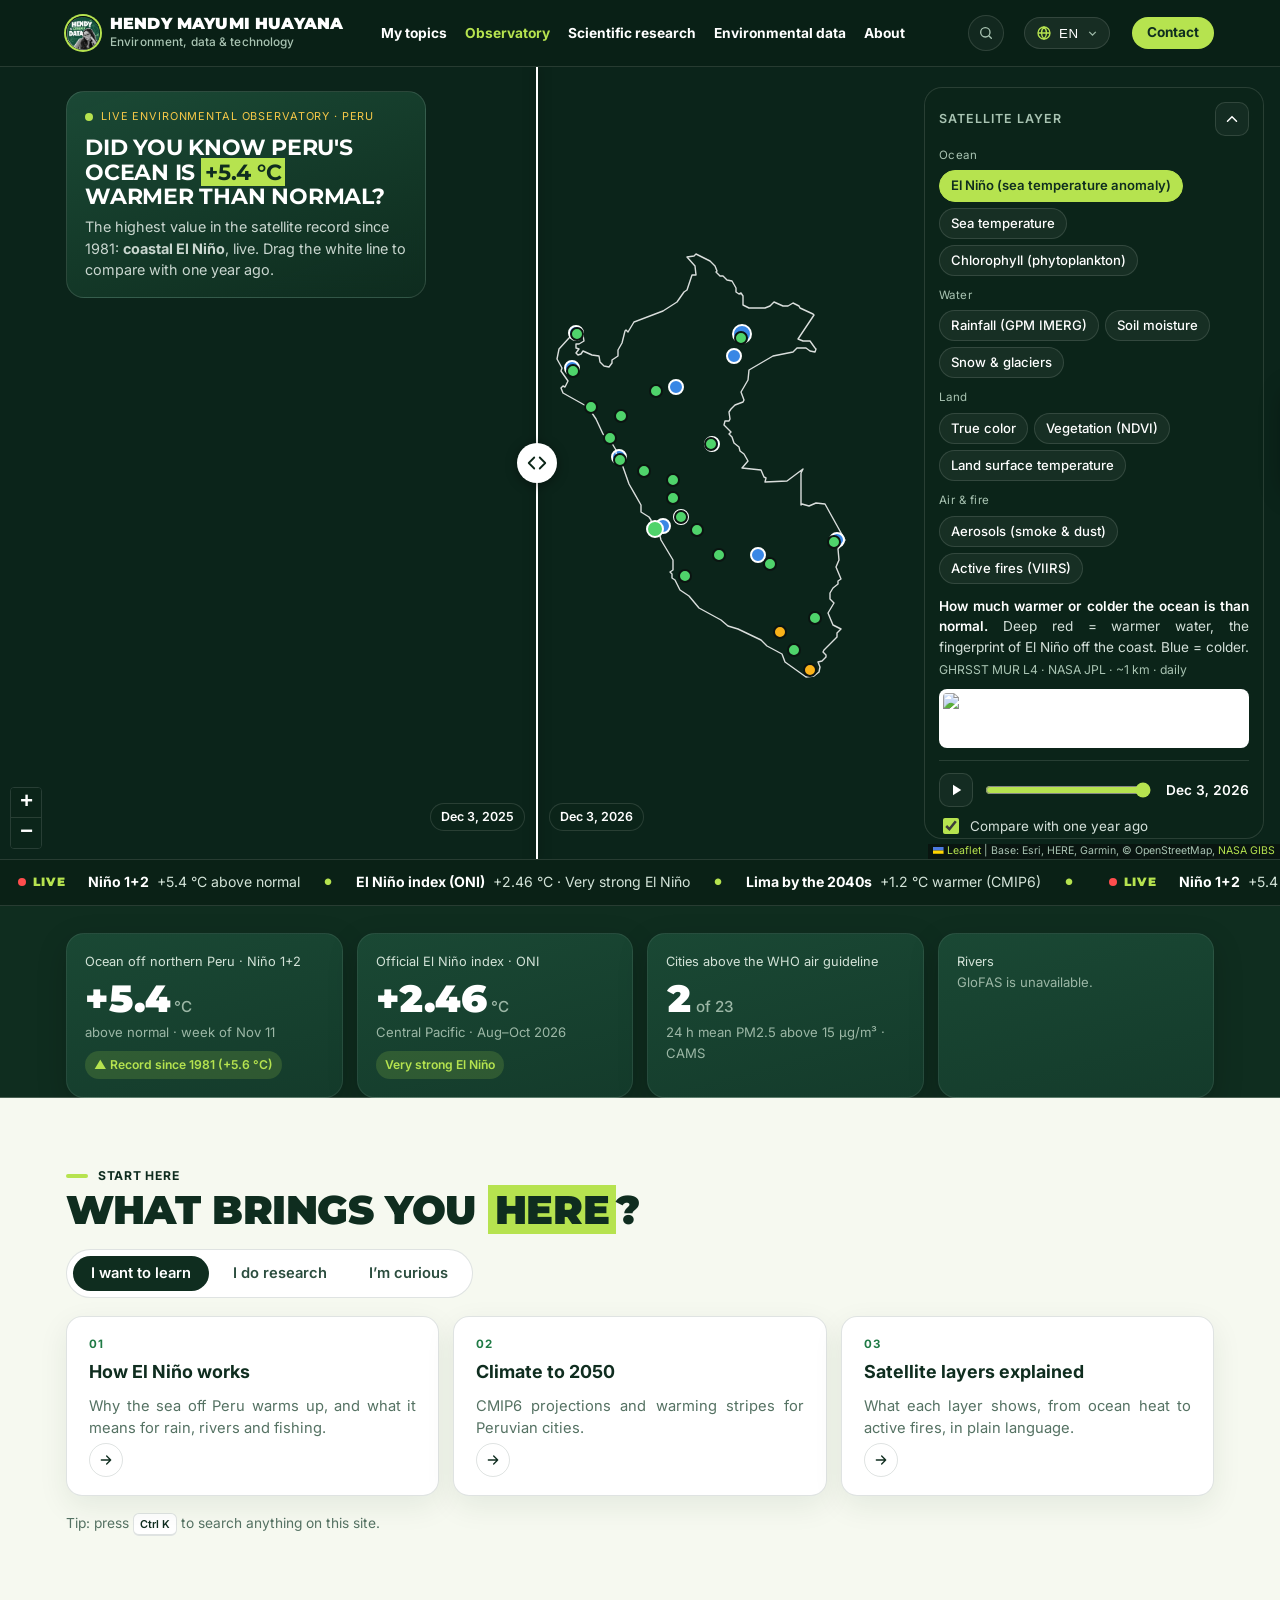
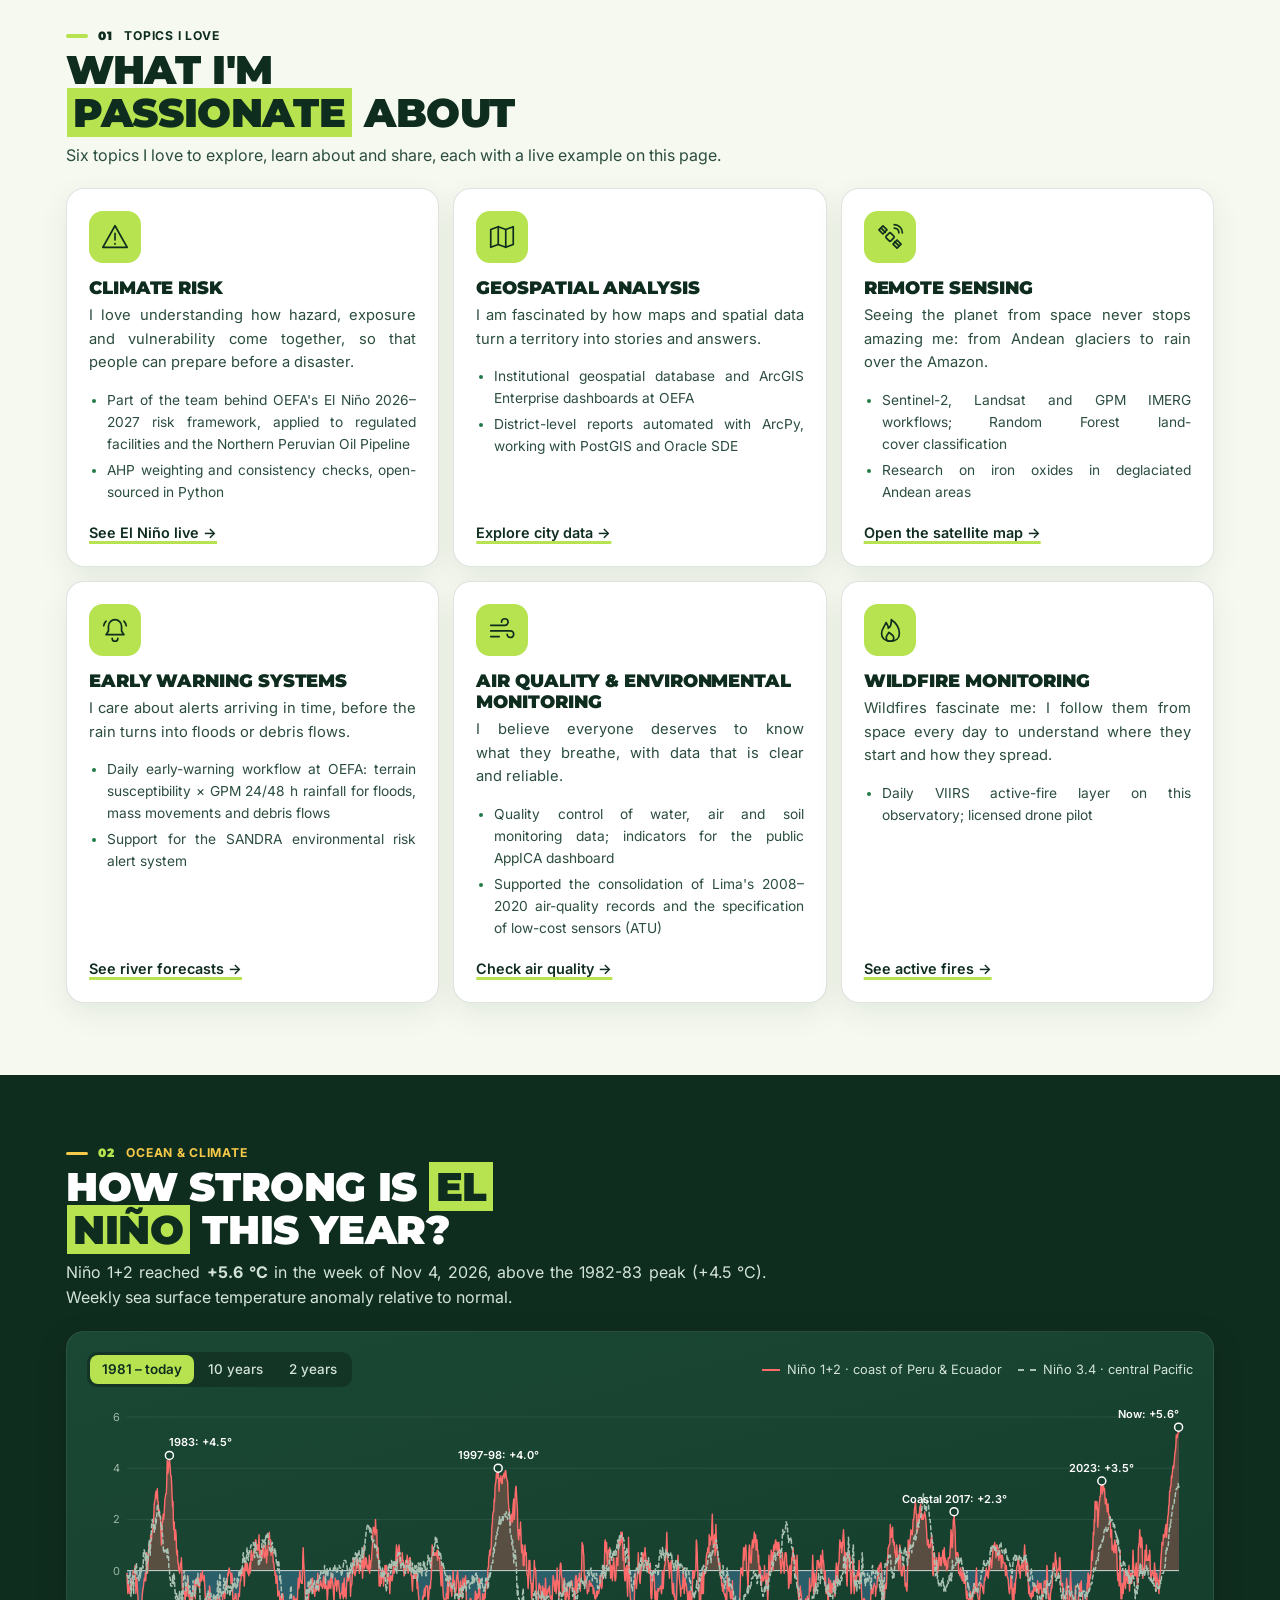
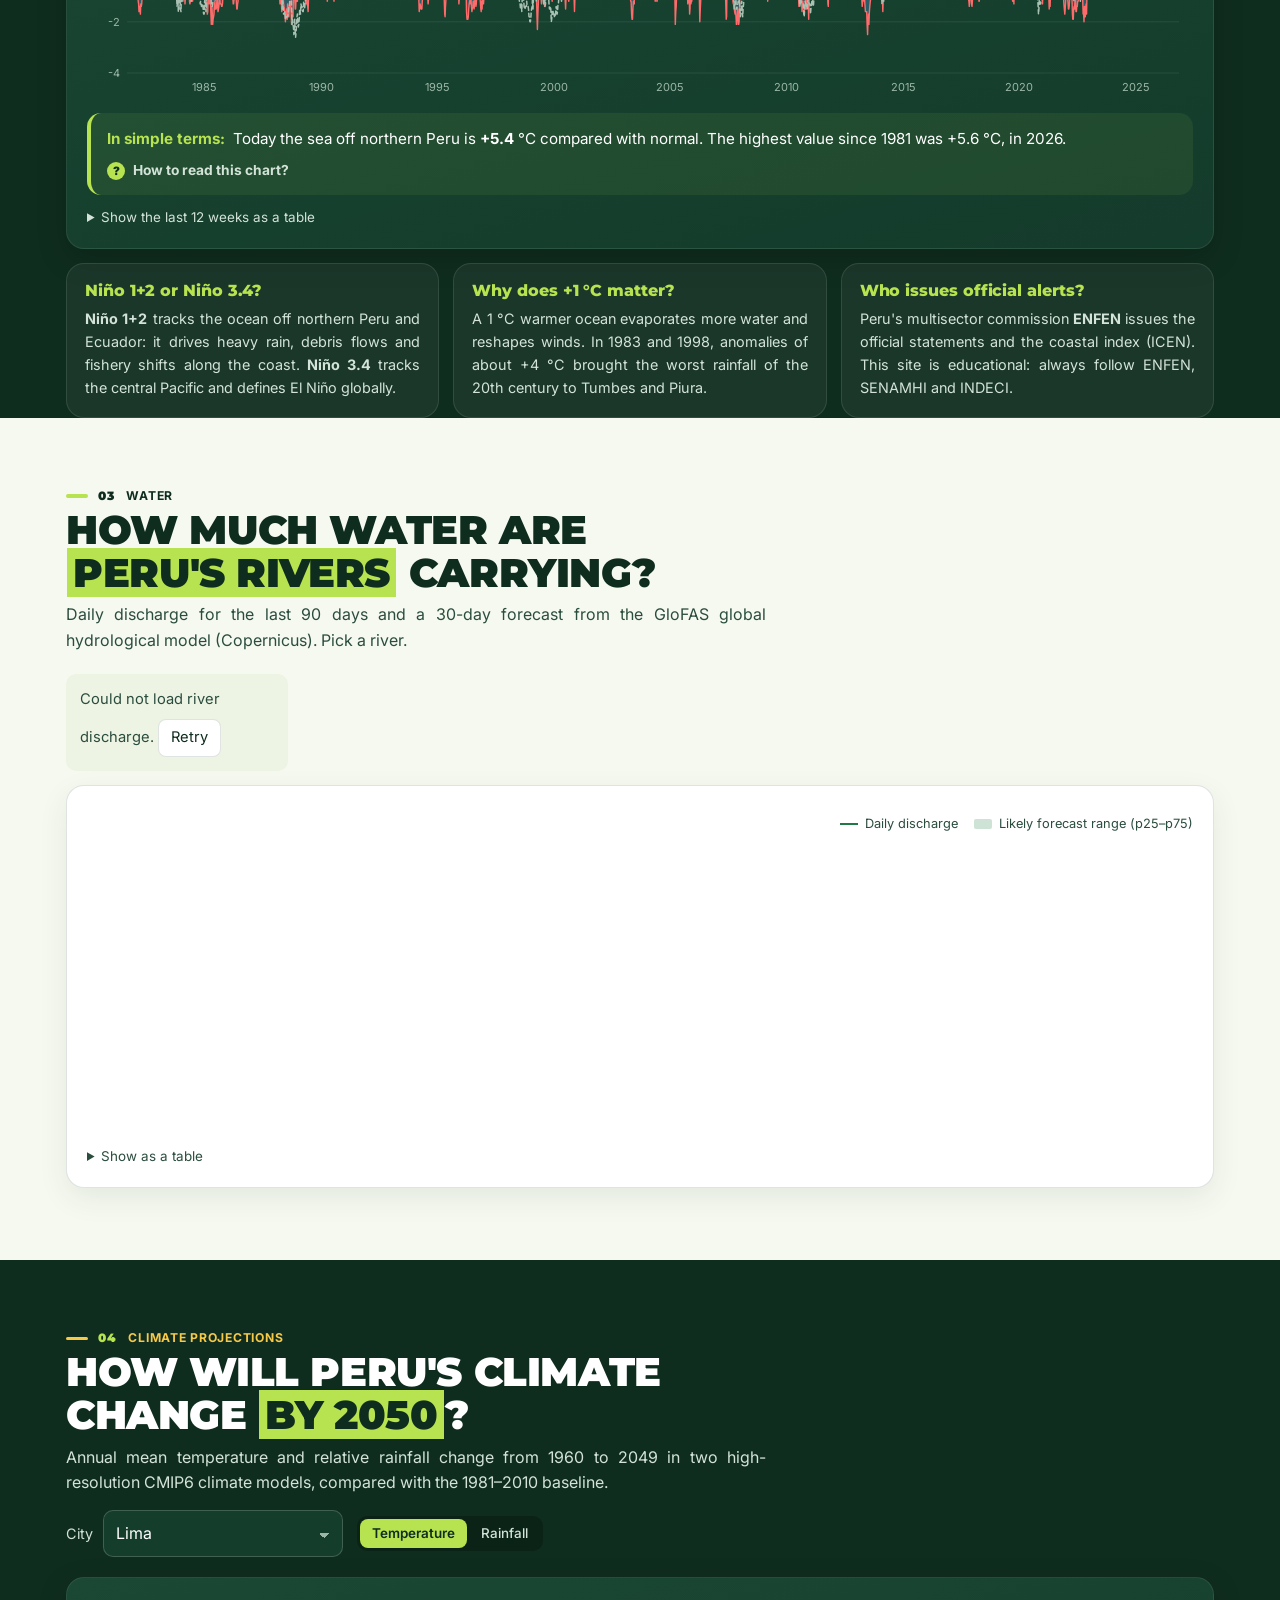
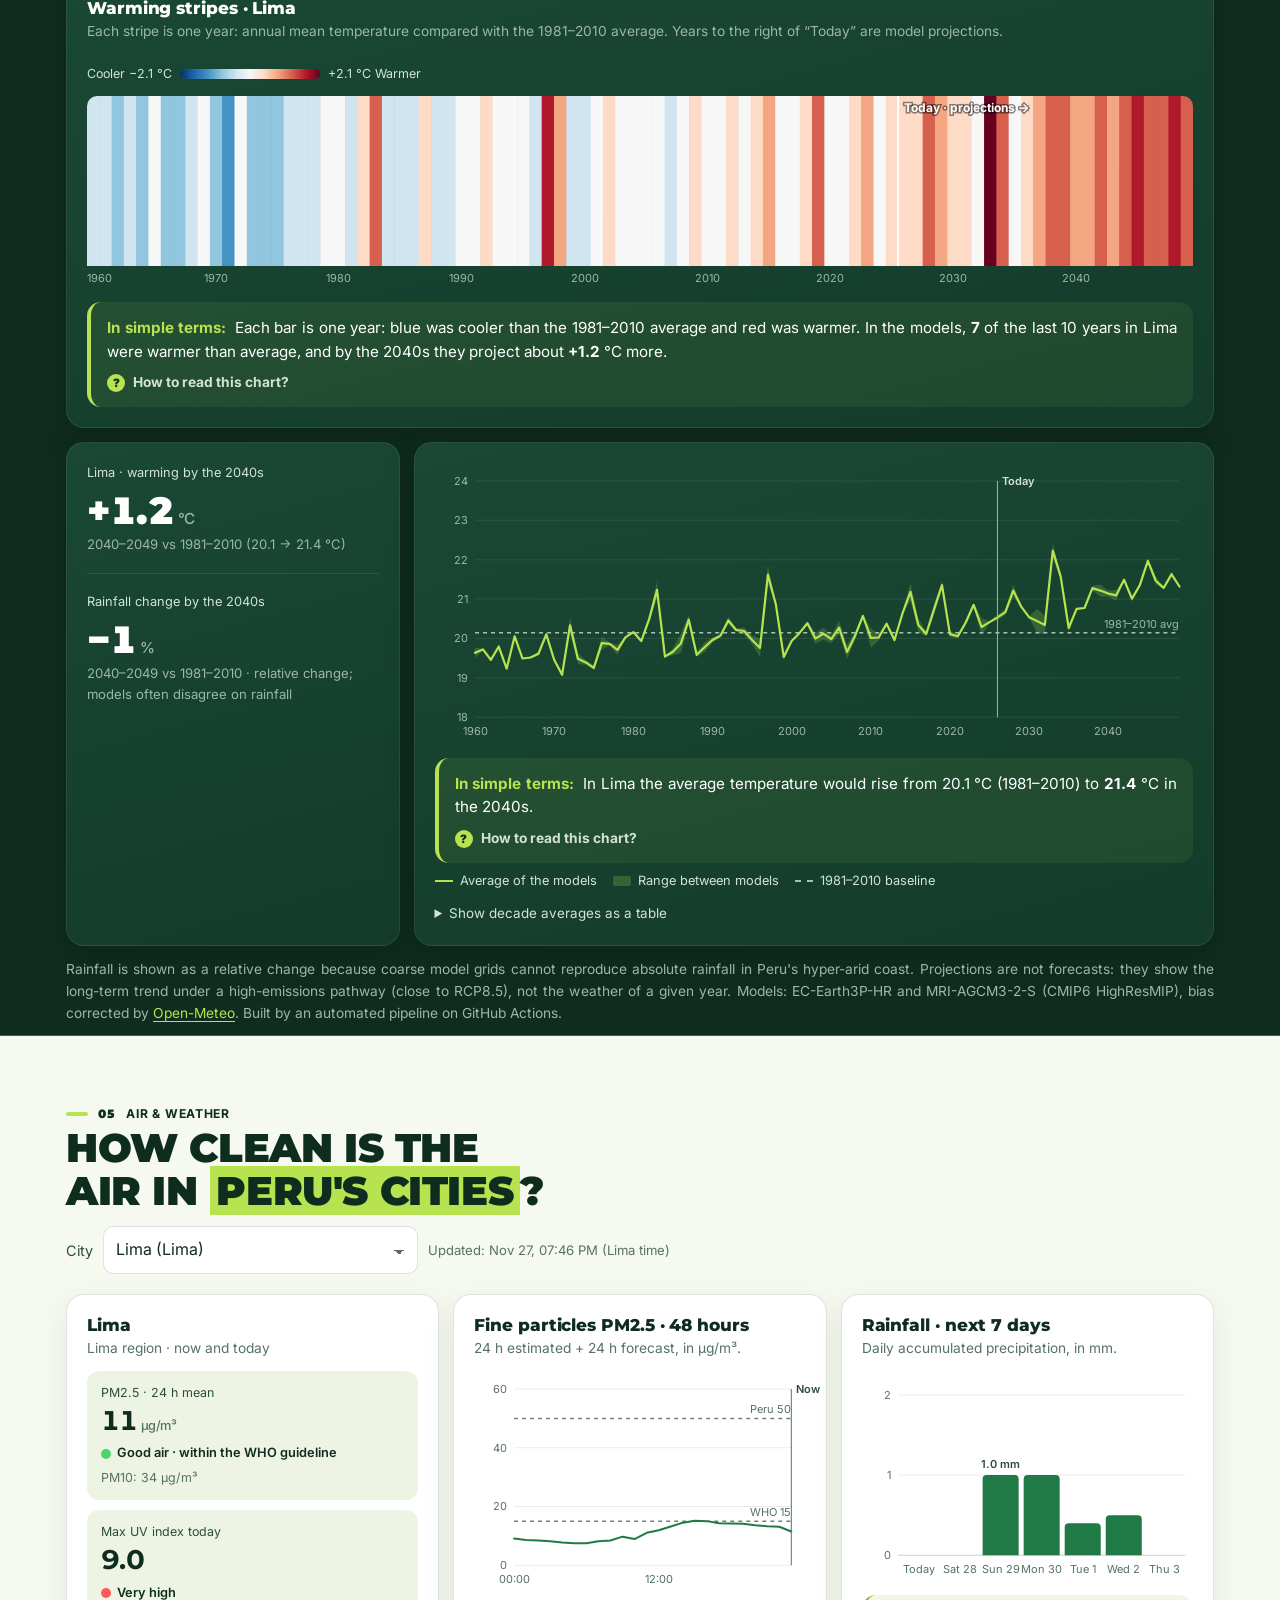
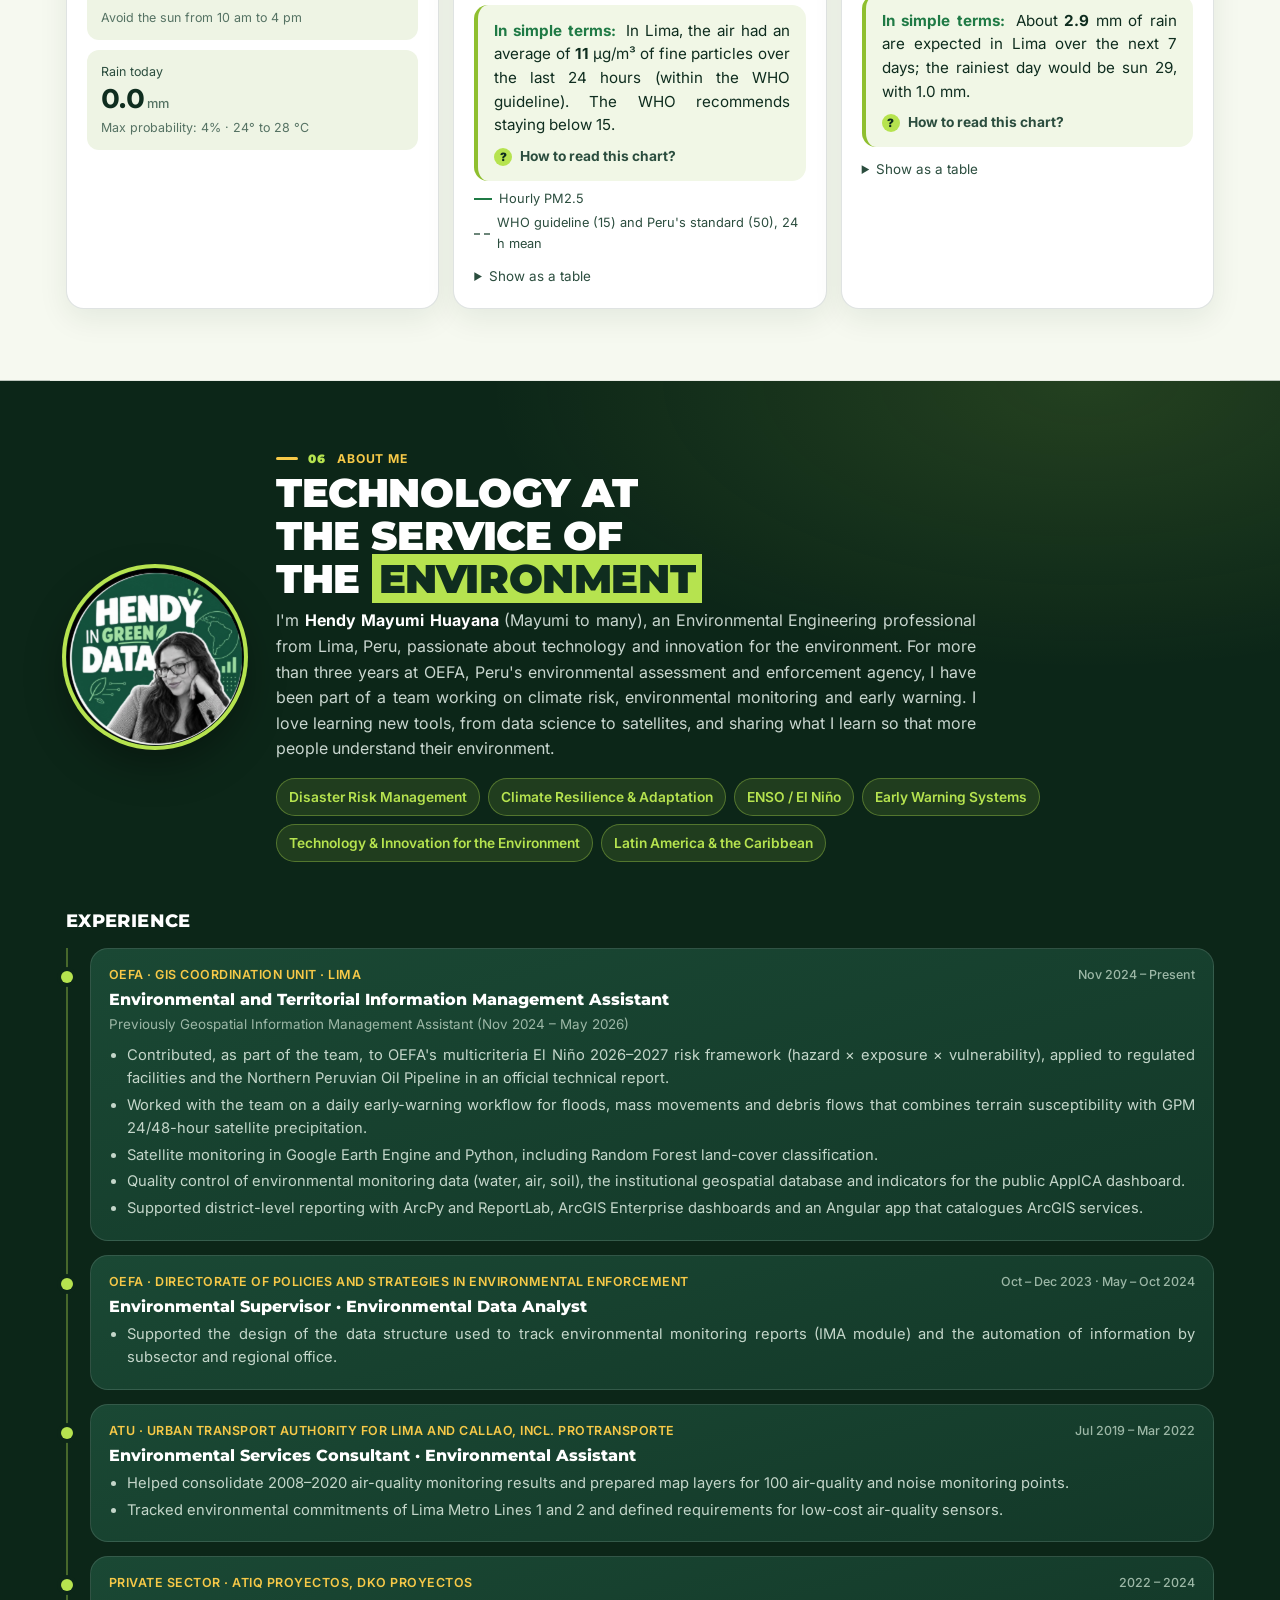
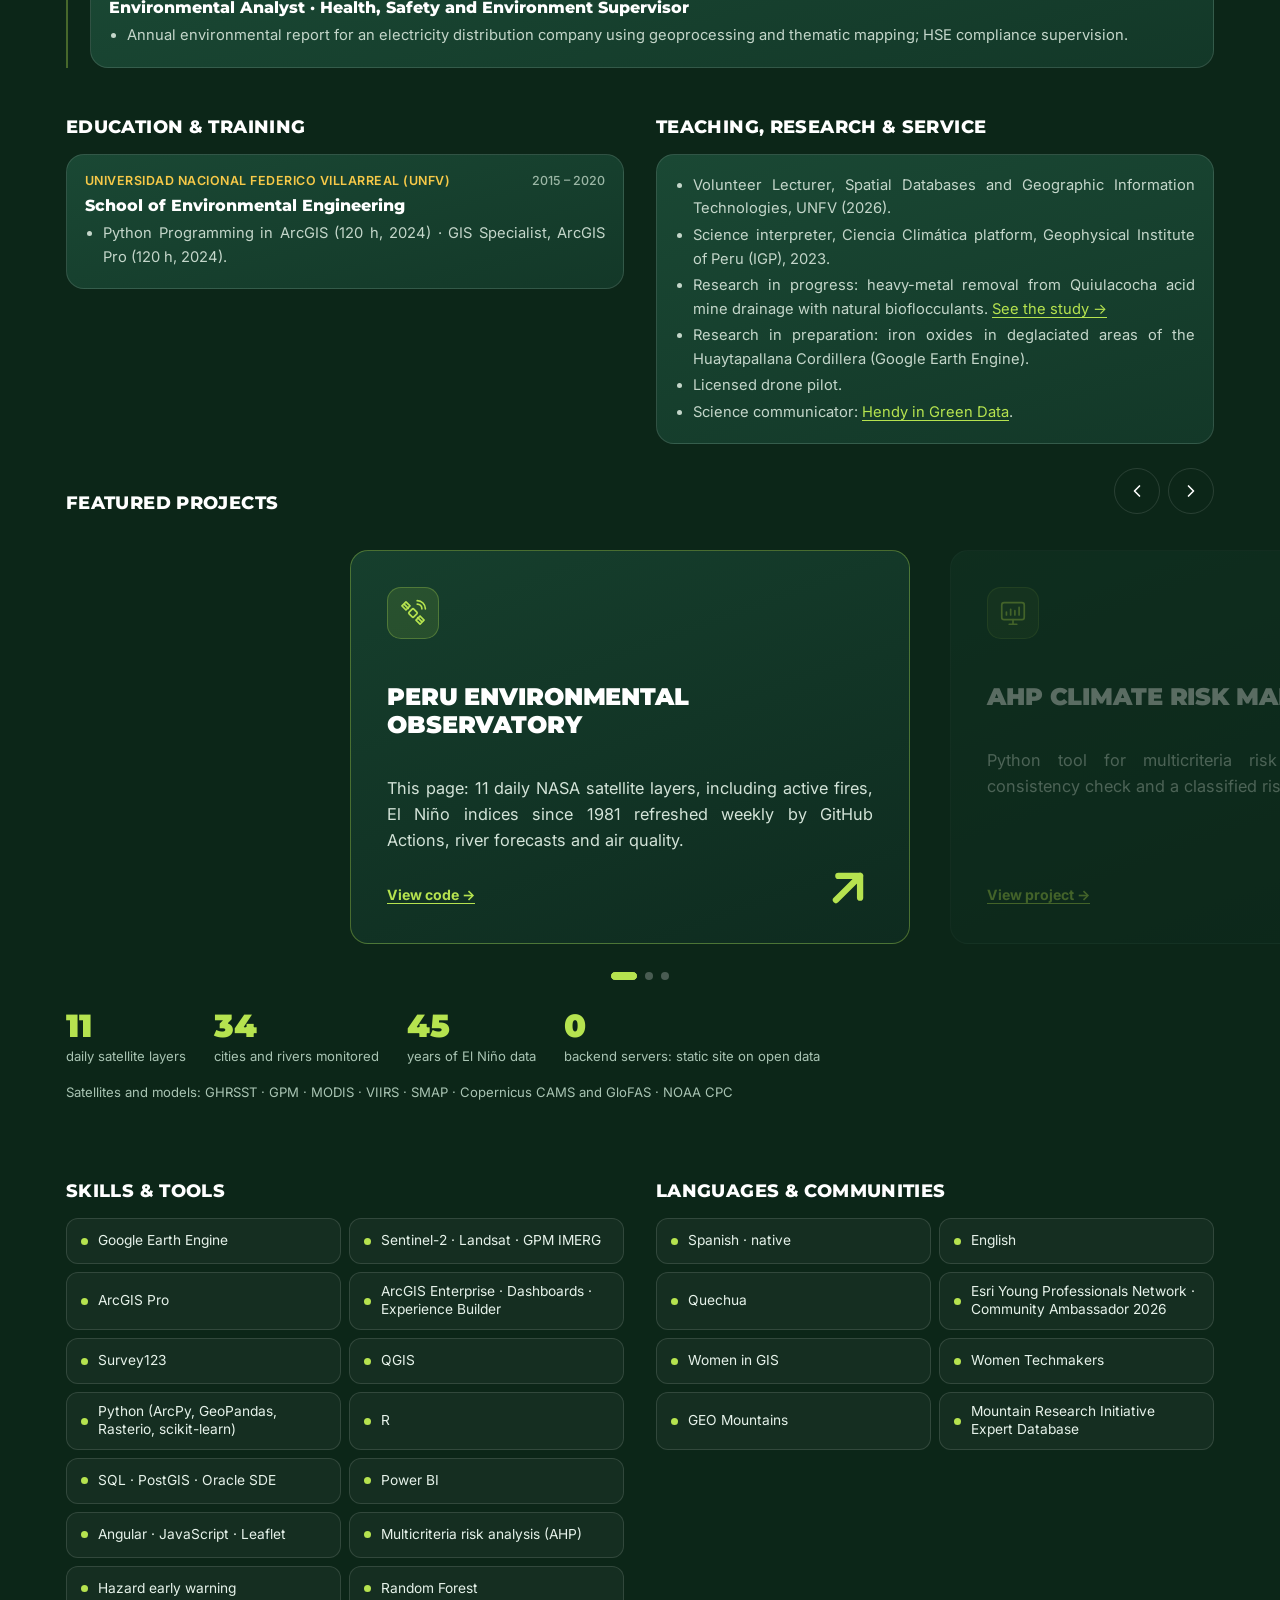
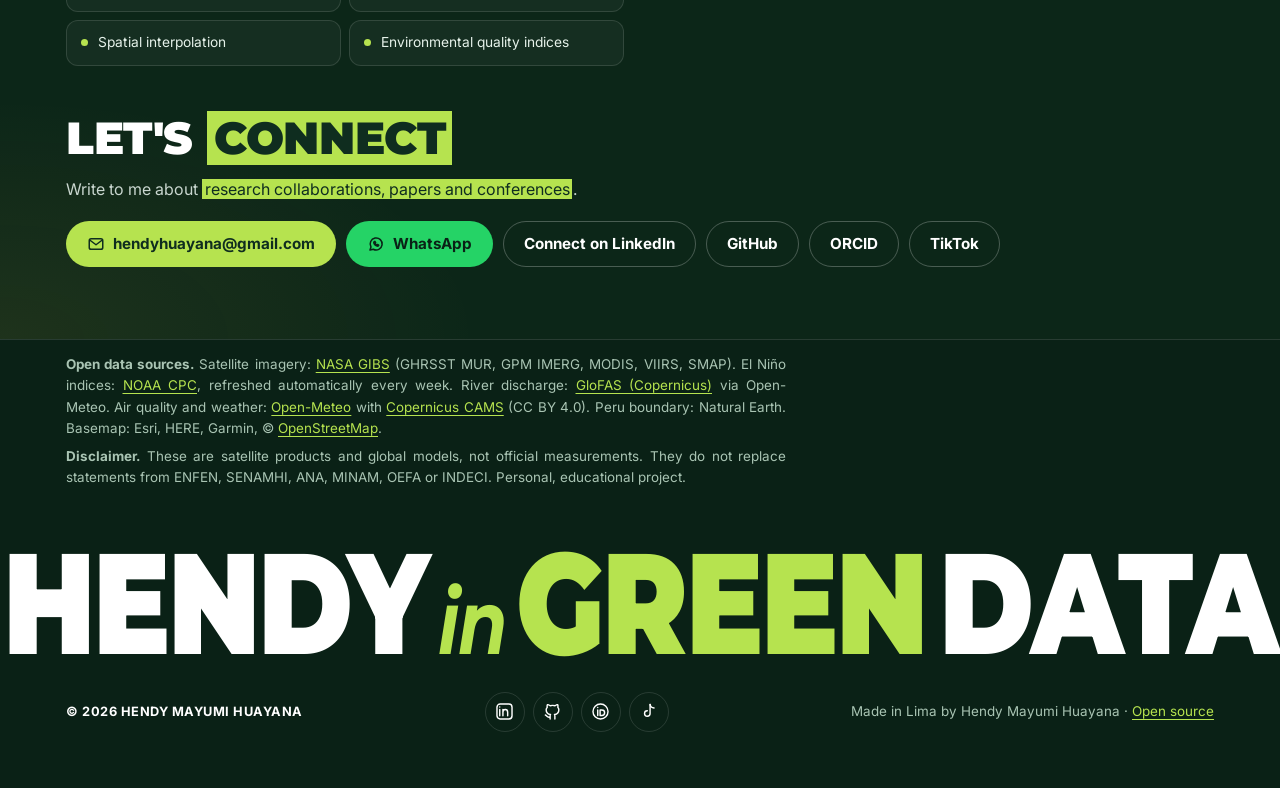
==== commit 5bffc622: "Bigger full-width map with department boundaries; bio says Environmental Engineering professional Co" ====
--- a/greendata/index.html
+++ b/greendata/index.html
@@ -255,7 +255,7 @@
         <div>
           <p class="kicker"><span class="k-num">06</span>About me</p>
           <h2 id="about-h">Technology at the service of the <span class="hl">environment</span></h2>
-          <p class="sec-lede">I'm <strong>Hendy Mayumi Huayana</strong> (Mayumi to many), an Environmental Engineer from Lima, Peru, passionate about technology and innovation for the environment. For more than three years at OEFA, Peru's environmental assessment and enforcement agency, I have been part of a team working on climate risk, environmental monitoring and early warning. I love learning new tools, from data science to satellites, and sharing what I learn so that more people understand their environment.</p>
+          <p class="sec-lede">I'm <strong>Hendy Mayumi Huayana</strong> (Mayumi to many), an Environmental Engineering professional from Lima, Peru, passionate about technology and innovation for the environment. For more than three years at OEFA, Peru's environmental assessment and enforcement agency, I have been part of a team working on climate risk, environmental monitoring and early warning. I love learning new tools, from data science to satellites, and sharing what I learn so that more people understand their environment.</p>
           <ul class="tags focus" aria-label="Focus areas">
             <li>Disaster Risk Management</li><li>Climate Resilience &amp; Adaptation</li><li>ENSO / El Niño</li><li>Early Warning Systems</li><li>Technology &amp; Innovation for the Environment</li><li>Latin America &amp; the Caribbean</li>
           </ul>
--- a/greendata/app.css
+++ b/greendata/app.css
@@ -1039,3 +1039,93 @@
 .two-col .tags li { display: flex; align-items: center; gap: 10px; min-height: 46px; padding: 10px 14px; border-radius: 12px; font-size: .86rem; line-height: 1.3; background: rgba(255,255,255,.04); }
 .two-col .tags li::before { content: ""; flex: none; width: 7px; height: 7px; border-radius: 50%; background: var(--lime); }
 @media (max-width: 520px) { .two-col .tags { grid-template-columns: minmax(0, 1fr); } .two-col .tags li { min-height: 0; } }
+
+/* carousels: a little life on the centre card, and the active dot fills up until the next slide */
+@keyframes car-float { 0%, 100% { transform: translateY(0); } 50% { transform: translateY(-6px); } }
+@keyframes car-nudge { 0%, 100% { transform: translate(0, 0); } 50% { transform: translate(5px, -5px); } }
+@keyframes car-glow { 0%, 100% { box-shadow: 0 0 0 0 rgba(182,227,79,0), 0 18px 40px rgba(0,0,0,.25); } 50% { box-shadow: 0 0 0 4px rgba(182,227,79,.14), 0 18px 40px rgba(0,0,0,.25); } }
+@keyframes car-fill { from { transform: scaleX(0); } to { transform: scaleX(1); } }
+.car-card.is-center { animation: car-glow 3s ease-in-out infinite; }
+.car-card.is-center .svc-ico { animation: car-float 3.2s ease-in-out infinite; }
+.car-card.is-center .car-mark { animation: car-nudge 1.8s ease-in-out infinite; }
+.car-dots i { position: relative; overflow: hidden; }
+.car-dots i.on { background: rgba(182,227,79,.3); }
+.car-dots i.on::after { content: ""; position: absolute; inset: 0; border-radius: inherit; background: var(--lime); transform-origin: left; animation: car-fill 4.5s linear forwards; }
+.car-root.hold .car-dots i.on::after, .car-root:focus-within .car-dots i.on::after { animation-play-state: paused; }
+@media (prefers-reduced-motion: reduce) {
+  .car-card.is-center, .car-card.is-center .svc-ico, .car-card.is-center .car-mark { animation: none; }
+  .car-dots i.on::after { animation: none; transform: none; }
+}
+
+/* ===== Environmental data page ===== */
+.env-grid { display: grid; grid-template-columns: minmax(260px, 340px) minmax(0, 1fr); gap: 20px; align-items: start; margin-top: 8px; }
+.env-side { position: sticky; top: 84px; display: flex; flex-direction: column; gap: 10px; }
+.env-lbl { font-size: .8rem; font-weight: 700; letter-spacing: .1em; text-transform: uppercase; color: var(--muted); }
+.env-side select { width: 100%; min-width: 0; }
+.env-map { height: 340px; border-radius: 16px; overflow: hidden; border: 1px solid var(--hud-line); background: #0b241a; }
+.env-hint { margin: 0; font-size: .82rem; color: var(--muted); }
+.env-tabs { display: flex; gap: 6px; padding: 6px; margin-bottom: 14px; border-radius: 999px; background: var(--surface); border: 1px solid var(--line); width: fit-content; max-width: 100%; overflow-x: auto; scrollbar-width: none; }
+.env-tabs button { padding: 10px 18px; border: 0; border-radius: 999px; background: none; color: var(--muted); font: 700 .92rem/1 var(--font); cursor: pointer; white-space: nowrap; transition: background .2s, color .2s; }
+.env-tabs button:hover { color: #fff; }
+.env-tabs button[aria-selected="true"] { background: var(--lime); color: var(--on-lime); }
+.env-tabs button:focus-visible { outline: 2px solid var(--lime); outline-offset: 2px; }
+.env-panel { min-height: 360px; }
+.env-place { display: flex; align-items: baseline; gap: 10px; flex-wrap: wrap; margin-bottom: 14px; }
+.env-place b { font: 900 1.25rem/1.2 var(--display); text-transform: uppercase; }
+.env-place span { color: var(--muted); font-size: .9rem; }
+.env-kpis { display: grid; grid-template-columns: repeat(auto-fill, minmax(160px, 1fr)); gap: 10px; }
+.env-kpi { padding: 14px; border-radius: 14px; background: rgba(0,0,0,.18); }
+.env-kpi .k { font-size: .78rem; color: var(--ink-2); }
+.env-kpi .v { font: 900 1.7rem/1.2 var(--display); margin-top: 4px; font-variant-numeric: tabular-nums; }
+.env-kpi .v small { font: 500 .78rem var(--font); color: var(--muted); margin-left: 4px; }
+.env-kpi .s { font-size: .76rem; color: var(--muted); margin-top: 2px; }
+.env-h3 { margin: 22px 0 10px; font: 800 .95rem/1.3 var(--display); text-transform: uppercase; letter-spacing: .02em; }
+.env-bars { list-style: none; margin: 0; padding: 0; display: grid; gap: 7px; }
+.env-bars li { display: grid; grid-template-columns: 150px 1fr 54px; align-items: center; gap: 10px; font-size: .88rem; }
+.eb-bar { height: 10px; border-radius: 99px; background: rgba(255,255,255,.06); overflow: hidden; }
+.eb-bar i { display: block; height: 100%; border-radius: inherit; background: var(--lime); transform-origin: left; animation: eb-grow .7s cubic-bezier(.2,.8,.2,1) both; }
+@keyframes eb-grow { from { transform: scaleX(0); } }
+.eb-v { text-align: right; font-variant-numeric: tabular-nums; color: var(--ink-2); }
+.sp-grid { display: grid; grid-template-columns: repeat(auto-fill, minmax(150px, 1fr)); gap: 10px; }
+.sp { display: flex; flex-direction: column; border-radius: 14px; overflow: hidden; background: rgba(0,0,0,.18); border: 1px solid var(--line); color: var(--ink); text-decoration: none; transition: transform .2s, border-color .2s; }
+.sp:hover { transform: translateY(-3px); border-color: var(--lime); }
+.sp:focus-visible { outline: 2px solid var(--lime); outline-offset: 2px; }
+.sp img, .sp-noimg { width: 100%; aspect-ratio: 4 / 3; object-fit: cover; background: #143b2b; display: block; }
+.sp-t { display: flex; flex-direction: column; gap: 2px; padding: 10px 12px 12px; }
+.sp-t b { font-size: .88rem; line-height: 1.25; }
+.sp-t i { font-size: .78rem; color: var(--muted); }
+.sp-t small { font-size: .74rem; color: var(--lime); }
+.env-src { margin: 12px 0 0; font-size: .76rem; color: var(--muted); }
+.tex-bar { display: flex; height: 22px; border-radius: 99px; overflow: hidden; }
+.tex-bar i { display: block; height: 100%; }
+.tx-sand { background: #e8c27a; } .tx-silt { background: #b98b5a; } .tx-clay { background: #7a4f33; }
+.tex-leg { display: flex; flex-wrap: wrap; gap: 6px 16px; margin-top: 8px; font-size: .84rem; color: var(--ink-2); }
+.tex-leg span { display: inline-flex; align-items: center; gap: 6px; }
+.tex-leg i { width: 12px; height: 12px; border-radius: 3px; display: inline-block; }
+.env-spark { margin: 18px 0 0; }
+.env-spark svg { display: block; width: 100%; height: auto; overflow: visible; }
+.env-spark text { font-size: 11px; fill: var(--muted); font-family: var(--font); }
+.env-spark text.lbl { fill: var(--ink-2); font-weight: 600; }
+.env-spark figcaption { font-size: .78rem; color: var(--muted); margin-top: 6px; }
+@media (max-width: 860px) {
+  .env-grid { grid-template-columns: minmax(0, 1fr); }
+  .env-side { position: static; }
+  .env-map { height: 240px; }
+  .env-bars li { grid-template-columns: 110px 1fr 44px; font-size: .82rem; }
+  .sp-grid { grid-template-columns: repeat(2, minmax(0, 1fr)); }
+  .env-tabs { width: 100%; border-radius: 16px; }
+  .env-tabs button { flex: 1; padding: 10px 8px; font-size: .86rem; }
+}
+@media (prefers-reduced-motion: reduce) { .eb-bar i { animation: none; } }
+
+/* top menu: keep everything on one line on laptop screens */
+@media (max-width: 1440px) and (min-width: 721px) { .search-btn .search-l, .search-btn kbd { display: none; } .search-btn { width: 36px; height: 36px; padding: 0; justify-content: center; } .topmenu { margin-left: 18px; } .tm-top { padding: 9px 9px; } }
+@media (max-width: 1200px) and (min-width: 721px) { .nav-in .nm .tagline { display: none; } .tm-top { font-size: .84rem; padding: 8px 7px; } }
+@media (max-width: 860px) { .env-kpis { grid-template-columns: repeat(2, minmax(0, 1fr)); } .env-kpi .v { font-size: 1.4rem; } .env-place b { font-size: 1.05rem; } }
+/* environmental data page: full width, big map */
+section.env.wrap { max-width: 1680px; padding-left: clamp(16px, 3vw, 48px); padding-right: clamp(16px, 3vw, 48px); }
+.env .sec-head { max-width: none; }
+.env-grid { grid-template-columns: minmax(380px, 44%) minmax(0, 1fr); gap: 28px; }
+.env-map { height: calc(100vh - 230px); min-height: 520px; max-height: 860px; }
+.dep-tip { font-weight: 700; }
+@media (max-width: 860px) { .env-grid { grid-template-columns: minmax(0, 1fr); } .env-map { height: 62vh; min-height: 360px; } }
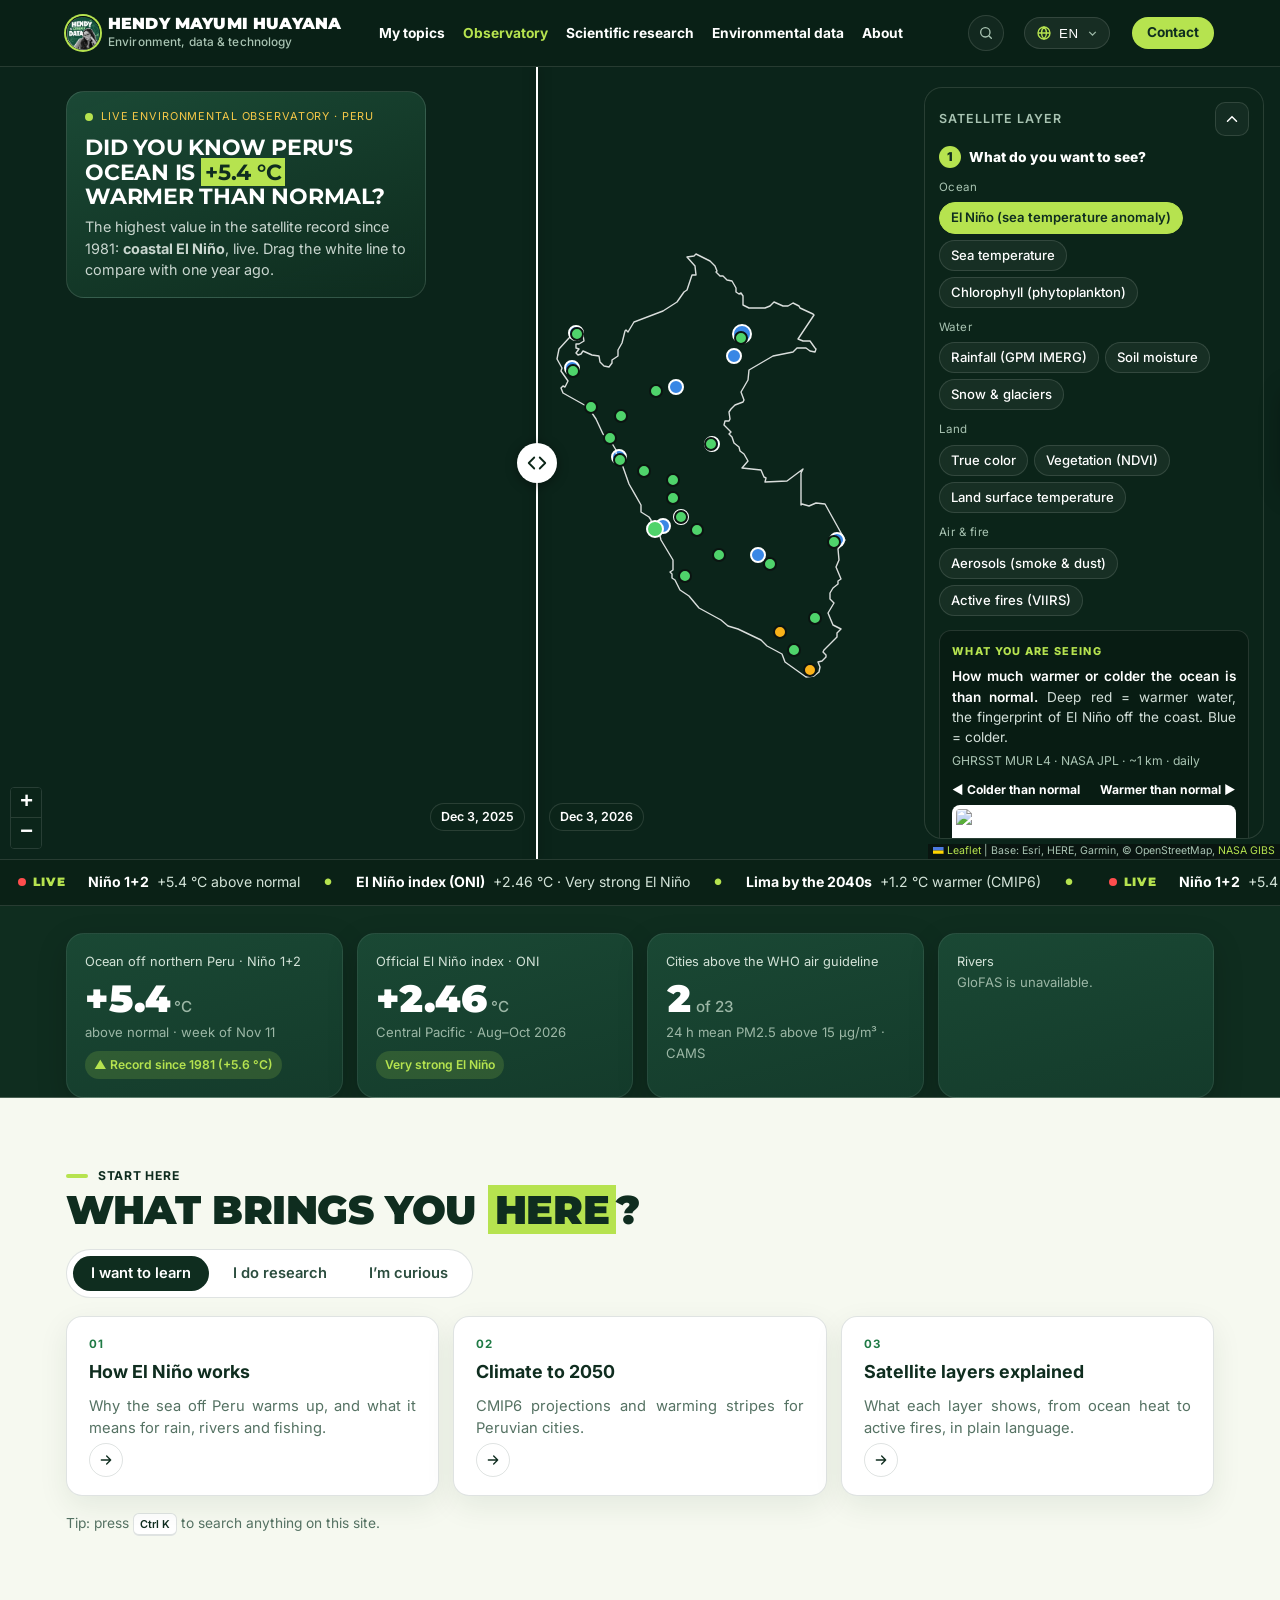
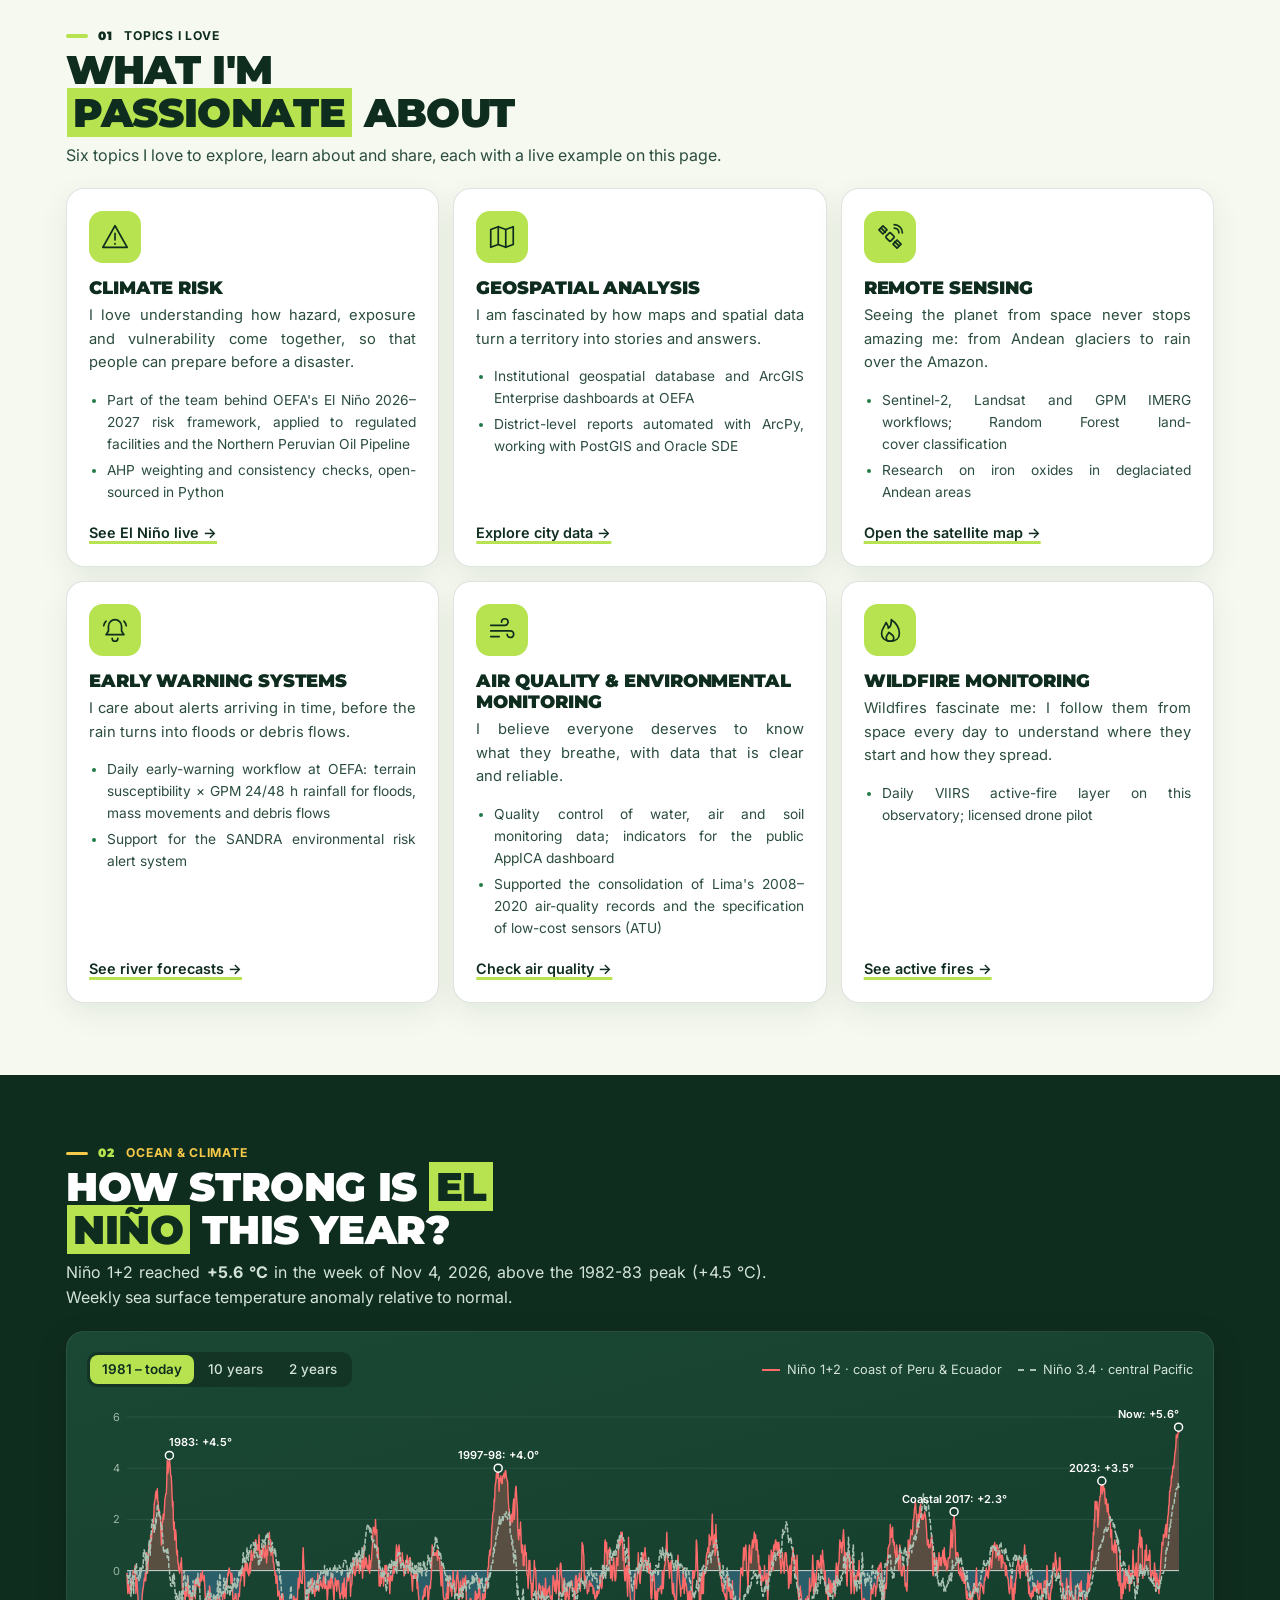
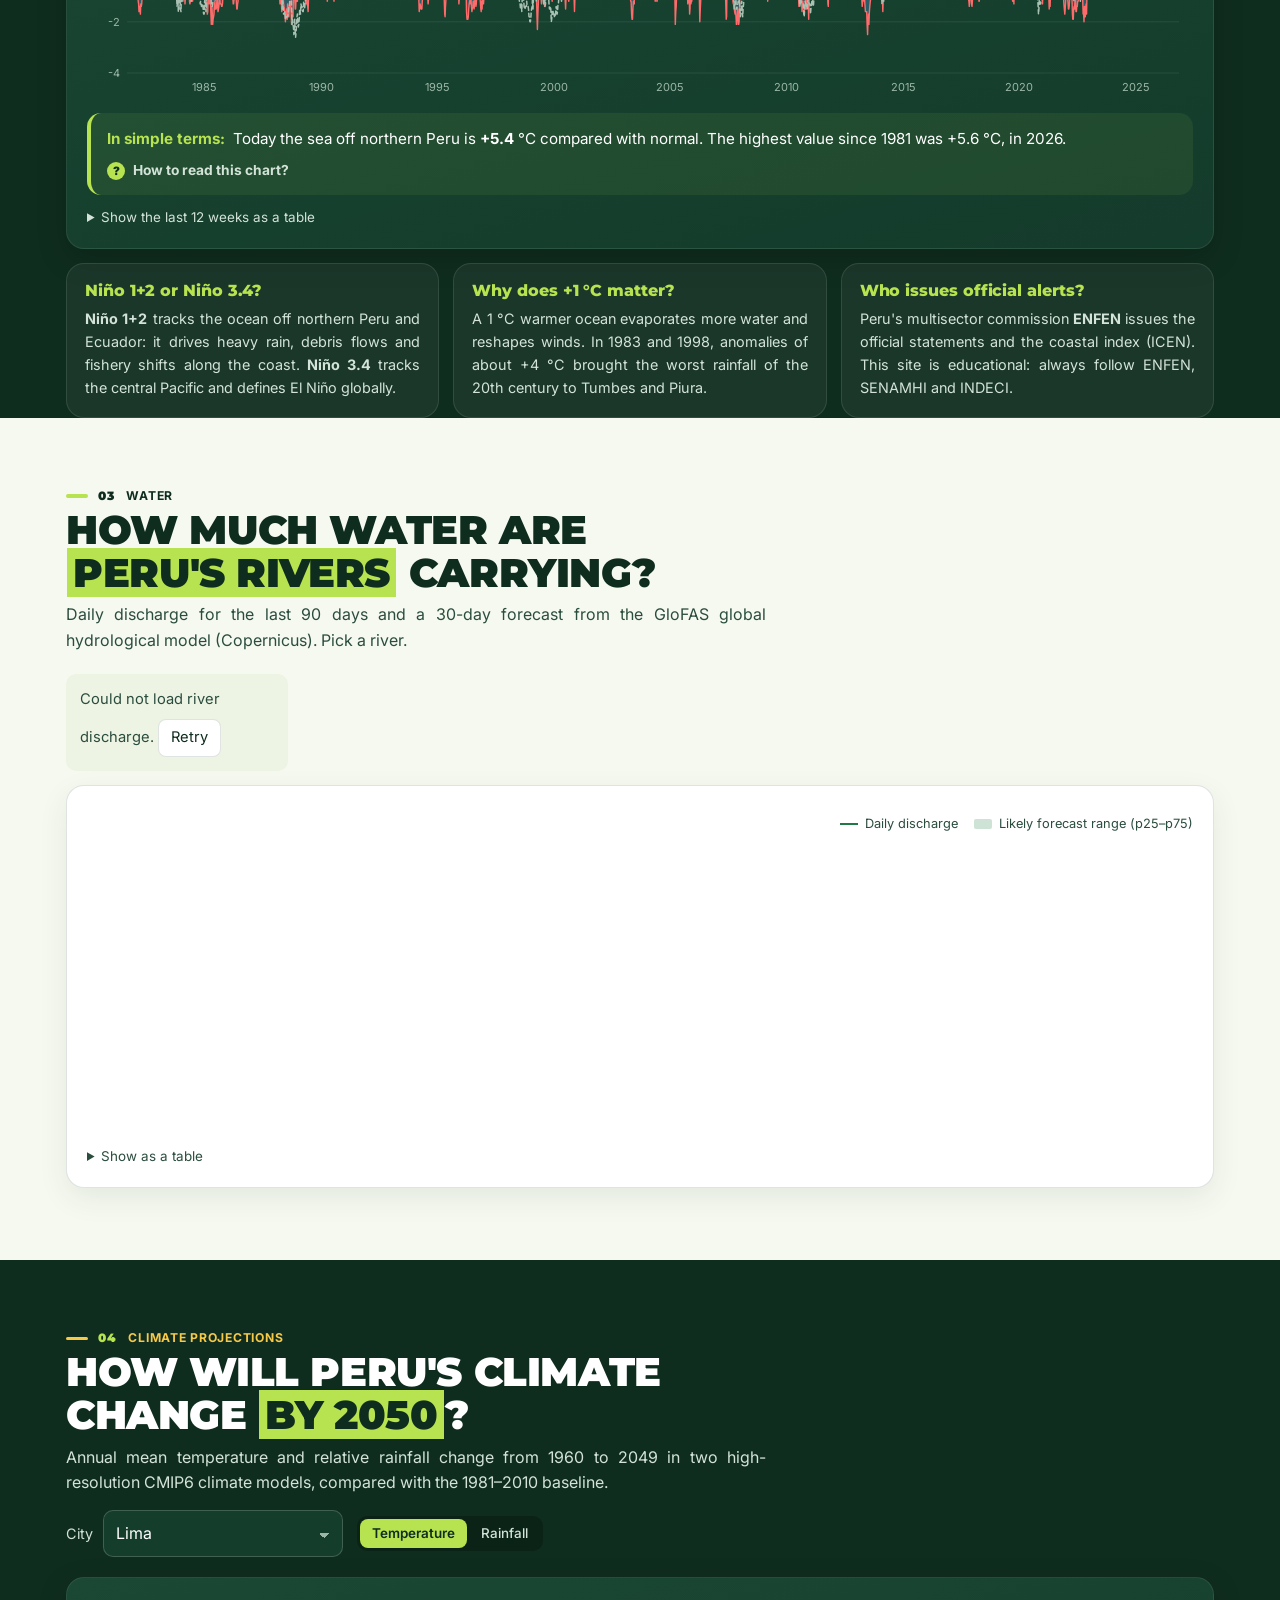
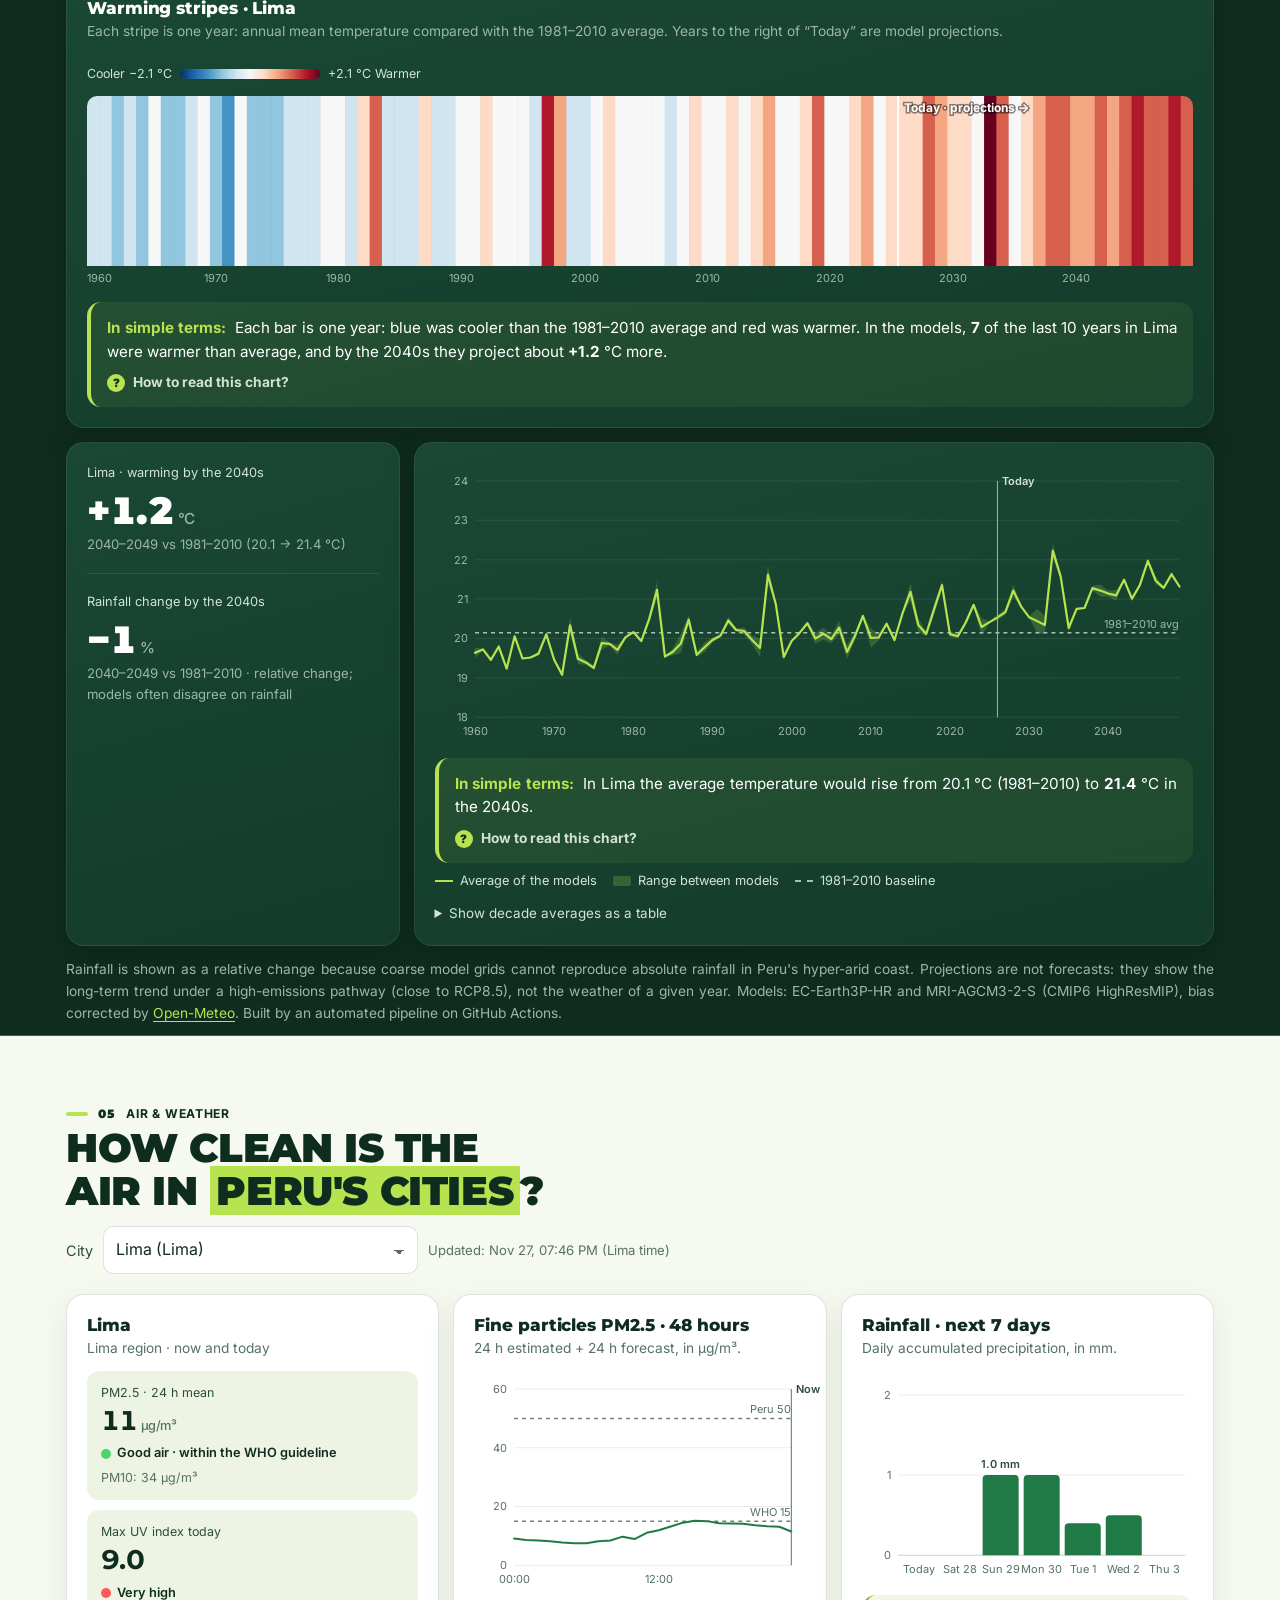
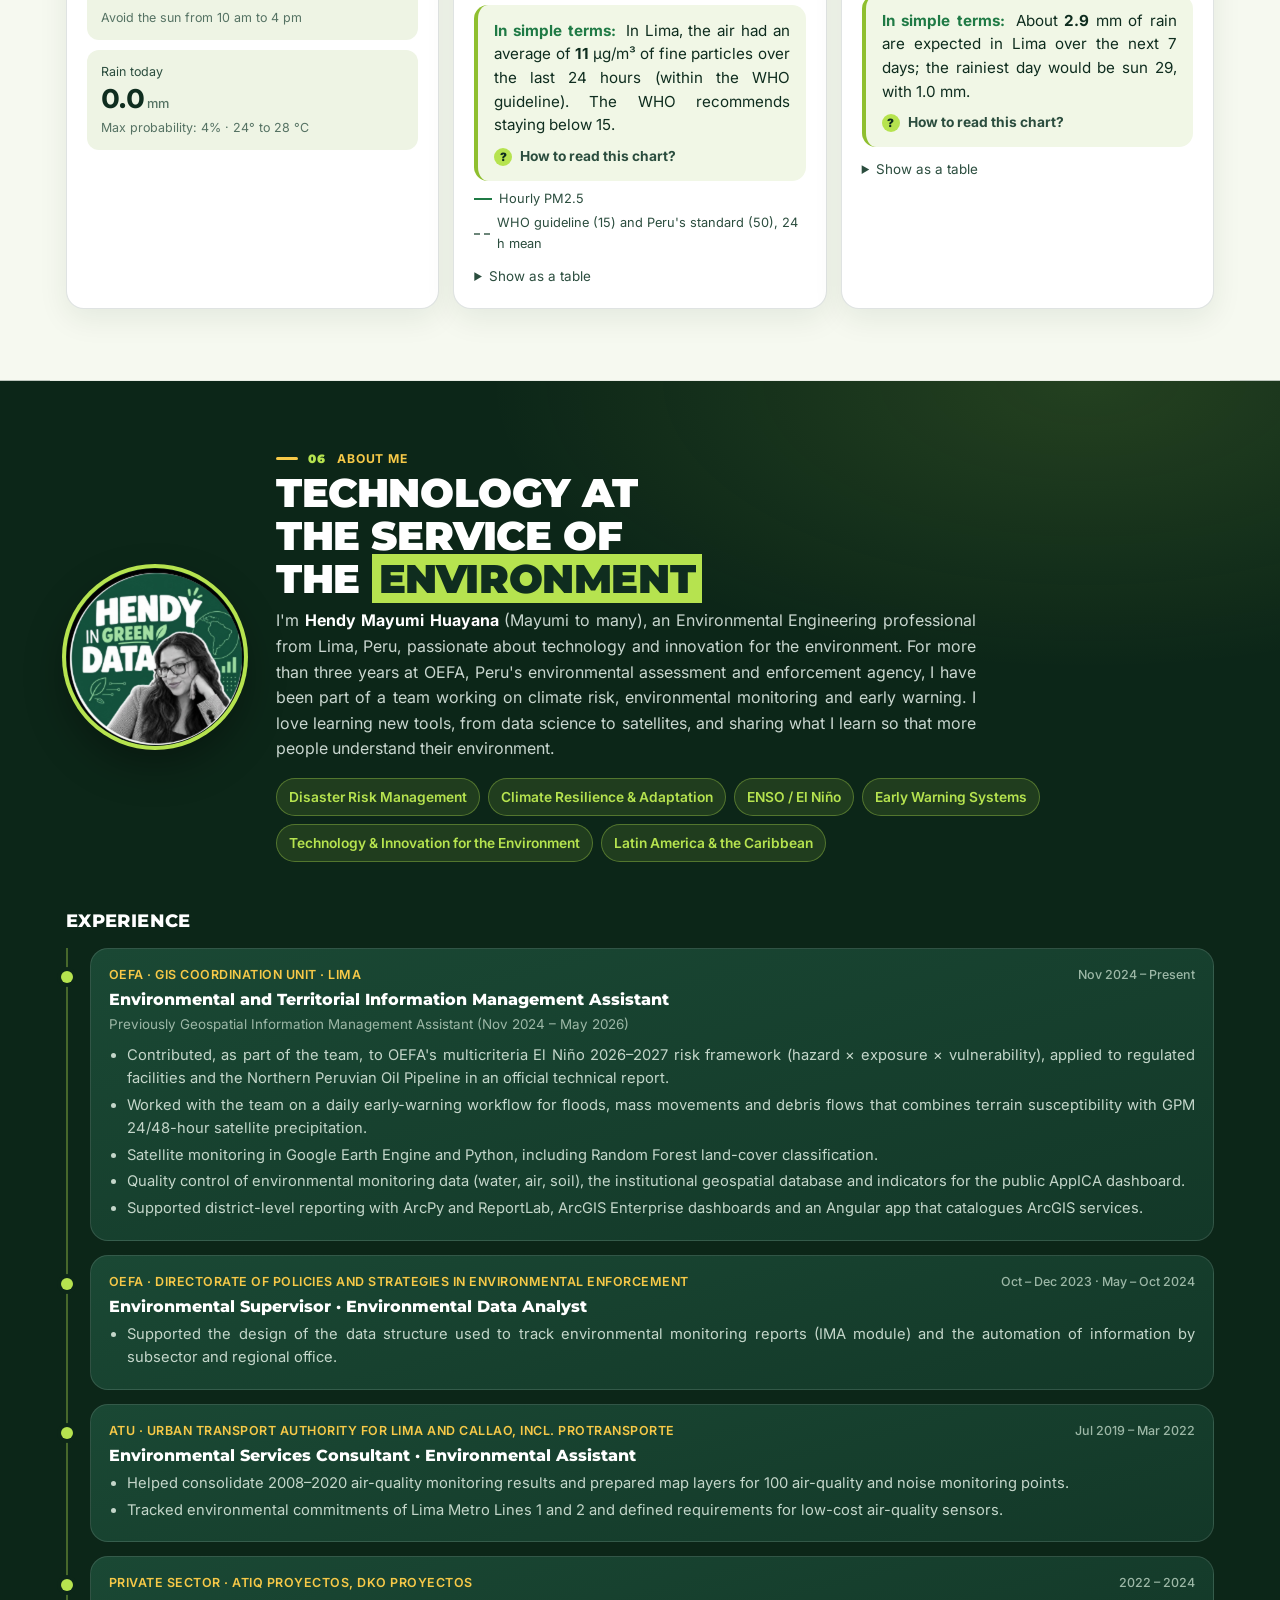
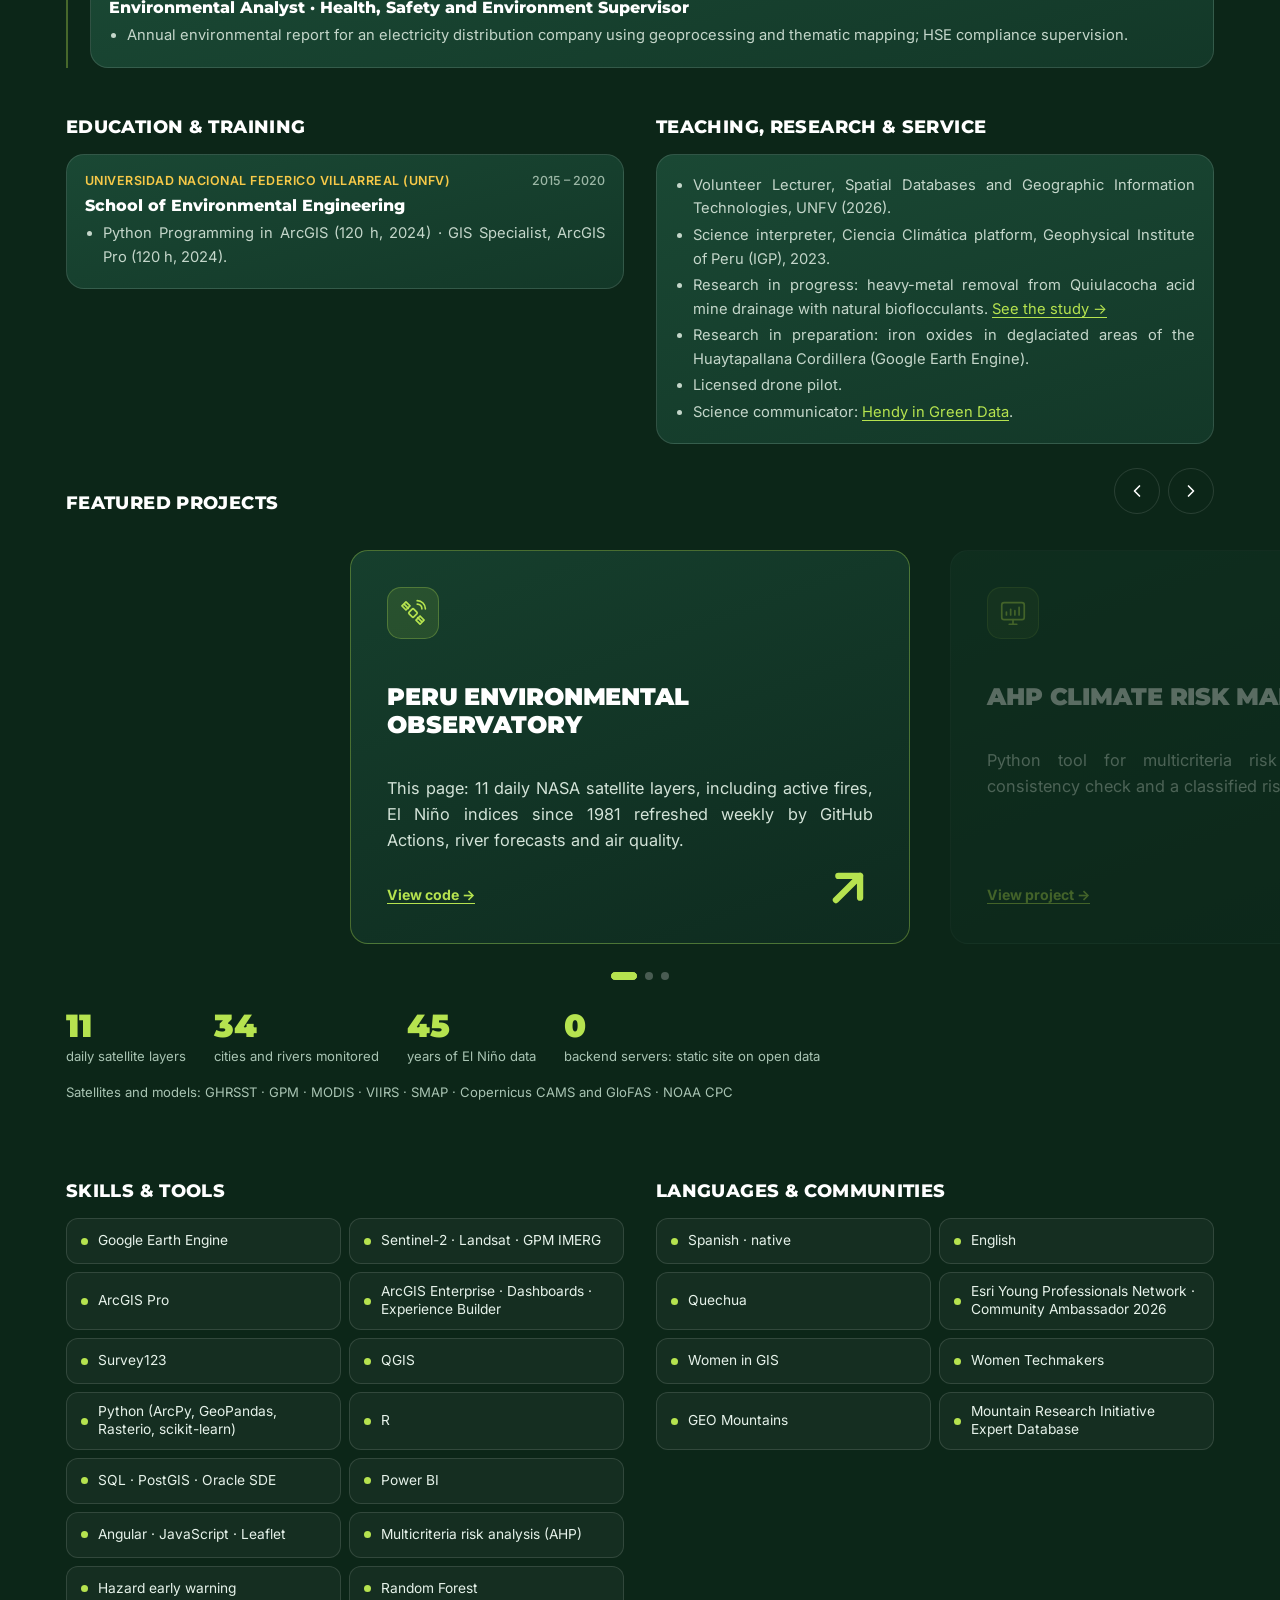
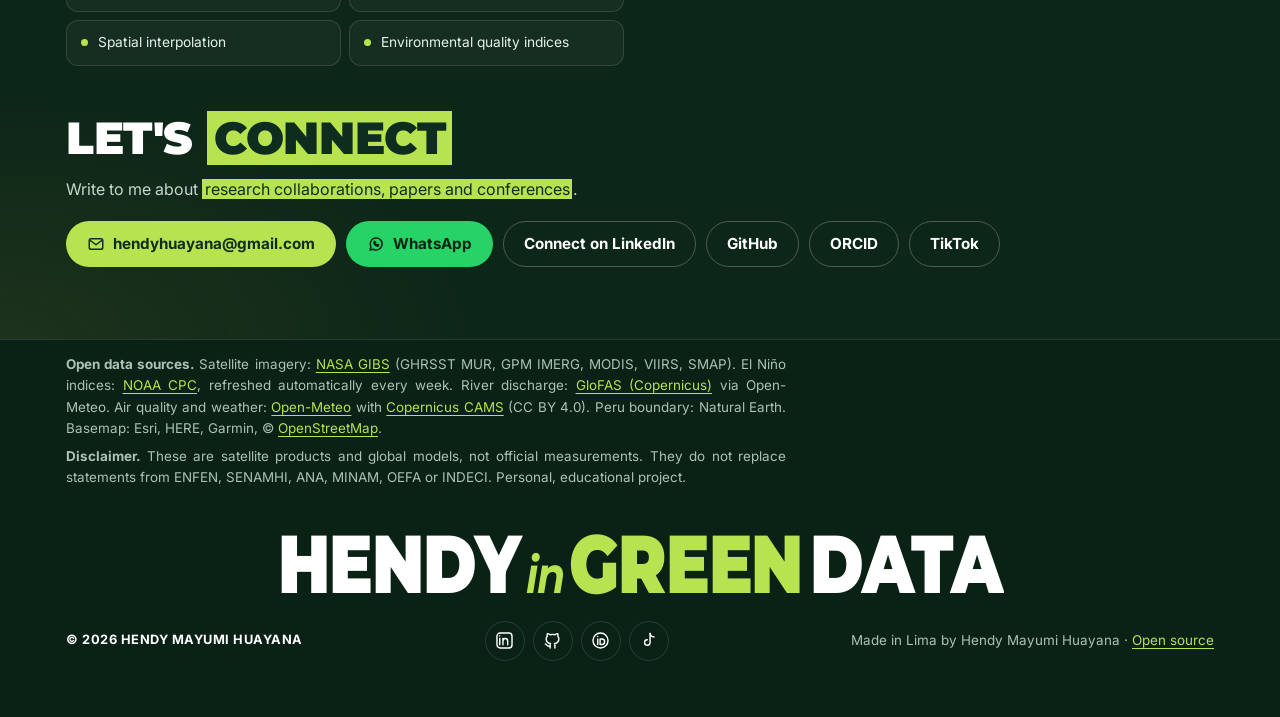
==== commit bf57f8bf: "Layer panel in three simple steps with plain colour-scale words; profile photo opens TikTok Co-Autho" ====
--- a/greendata/index.html
+++ b/greendata/index.html
@@ -78,10 +78,16 @@
         </button>
       </div>
       <div id="panel-body">
+        <p class="step-h"><span class="step-n">1</span>What do you want to see?</p>
         <div class="layer-groups" id="layers" role="radiogroup" aria-label="Choose a layer"></div>
-        <div class="layer-info" id="layer-info"></div>
-        <img class="legend-img" id="legend" alt="" hidden>
+        <div class="seeing">
+          <p class="seeing-h">What you are seeing</p>
+          <div class="layer-info" id="layer-info"></div>
+          <div class="scale-words" id="scale-words" hidden></div>
+          <img class="legend-img" id="legend" alt="" hidden>
+        </div>
         <div class="time">
+          <p class="step-h"><span class="step-n">2</span>Which day?</p>
           <div class="time-row">
             <button class="icon-btn play" id="play" aria-label="Animate the last 14 days" title="Animate the last 14 days">
               <svg viewBox="0 0 24 24" aria-hidden="true"><path id="play-icon" d="M8 5v14l11-7z" fill="currentColor"/></svg>
@@ -89,7 +95,10 @@
             <input type="range" id="date-range" min="0" max="60" value="60" aria-label="Image date">
             <output id="date-label" for="date-range"></output>
           </div>
+          <p class="step-tip">Move the slider to go back in time, or press play to watch the last 14 days.</p>
+          <p class="step-h"><span class="step-n">3</span>Compare and show</p>
           <label class="check"><input type="checkbox" id="compare" checked> Compare with one year ago</label>
+          <p class="step-tip">Then drag the white line on the map: left is one year ago, right is today.</p>
           <div class="overlay-toggles">
             <label class="check"><input type="checkbox" id="ov-cities" checked> Cities (air quality)</label>
             <label class="check"><input type="checkbox" id="ov-rivers" checked> Rivers (discharge)</label>
--- a/greendata/app.css
+++ b/greendata/app.css
@@ -1050,7 +1050,7 @@
 .car-card.is-center .car-mark { animation: car-nudge 1.8s ease-in-out infinite; }
 .car-dots i { position: relative; overflow: hidden; }
 .car-dots i.on { background: rgba(182,227,79,.3); }
-.car-dots i.on::after { content: ""; position: absolute; inset: 0; border-radius: inherit; background: var(--lime); transform-origin: left; animation: car-fill 4.5s linear forwards; }
+.car-dots i.on::after { content: ""; position: absolute; inset: 0; border-radius: inherit; background: var(--lime); transform-origin: left; animation: car-fill 3.2s linear forwards; }
 .car-root.hold .car-dots i.on::after, .car-root:focus-within .car-dots i.on::after { animation-play-state: paused; }
 @media (prefers-reduced-motion: reduce) {
   .car-card.is-center, .car-card.is-center .svc-ico, .car-card.is-center .car-mark { animation: none; }
@@ -1129,3 +1129,23 @@
 .env-map { height: calc(100vh - 230px); min-height: 520px; max-height: 860px; }
 .dep-tip { font-weight: 700; }
 @media (max-width: 860px) { .env-grid { grid-template-columns: minmax(0, 1fr); } .env-map { height: 62vh; min-height: 360px; } }
+/* footer wordmark: smaller, centred */
+.foot-giant { max-width: 760px; margin: 0 auto; padding: 22px 16px 4px; }
+
+.avatar-link { display: inline-flex; flex: none; border-radius: 50%; margin-right: -4px; transition: transform .2s, box-shadow .2s; }
+.avatar-link:hover { transform: scale(1.08); box-shadow: 0 0 0 3px var(--lime); }
+.avatar-link:focus-visible { outline: 2px solid var(--lime); outline-offset: 3px; }
+.nav-in > .avatar-link { order: 0; }
+
+/* layer panel as three simple steps */
+.step-h { display: flex; align-items: center; gap: 8px; margin: 4px 0 10px; font: 800 .86rem/1.2 var(--font); color: #fff; }
+.time .step-h { margin-top: 16px; }
+.step-n { display: grid; place-items: center; width: 22px; height: 22px; border-radius: 50%; background: var(--lime); color: var(--on-lime); font-size: .76rem; font-weight: 900; flex: none; }
+.step-tip { margin: 6px 0 2px; font-size: .78rem; line-height: 1.45; color: var(--hud-muted); text-align: left; }
+.seeing { margin-top: 14px; padding: 12px; border-radius: 12px; background: rgba(0,0,0,.22); border: 1px solid var(--hud-line); }
+.seeing-h { margin: 0 0 6px; font-size: .68rem; font-weight: 800; letter-spacing: .12em; text-transform: uppercase; color: var(--lime); }
+.seeing .layer-info { margin-top: 0; }
+.scale-words { display: flex; justify-content: space-between; gap: 10px; margin-top: 10px; font-size: .76rem; font-weight: 700; color: #fff; }
+.scale-words span:last-child { text-align: right; }
+.scale-words[hidden] { display: none; }
+.seeing .legend-img { margin-top: 6px; }
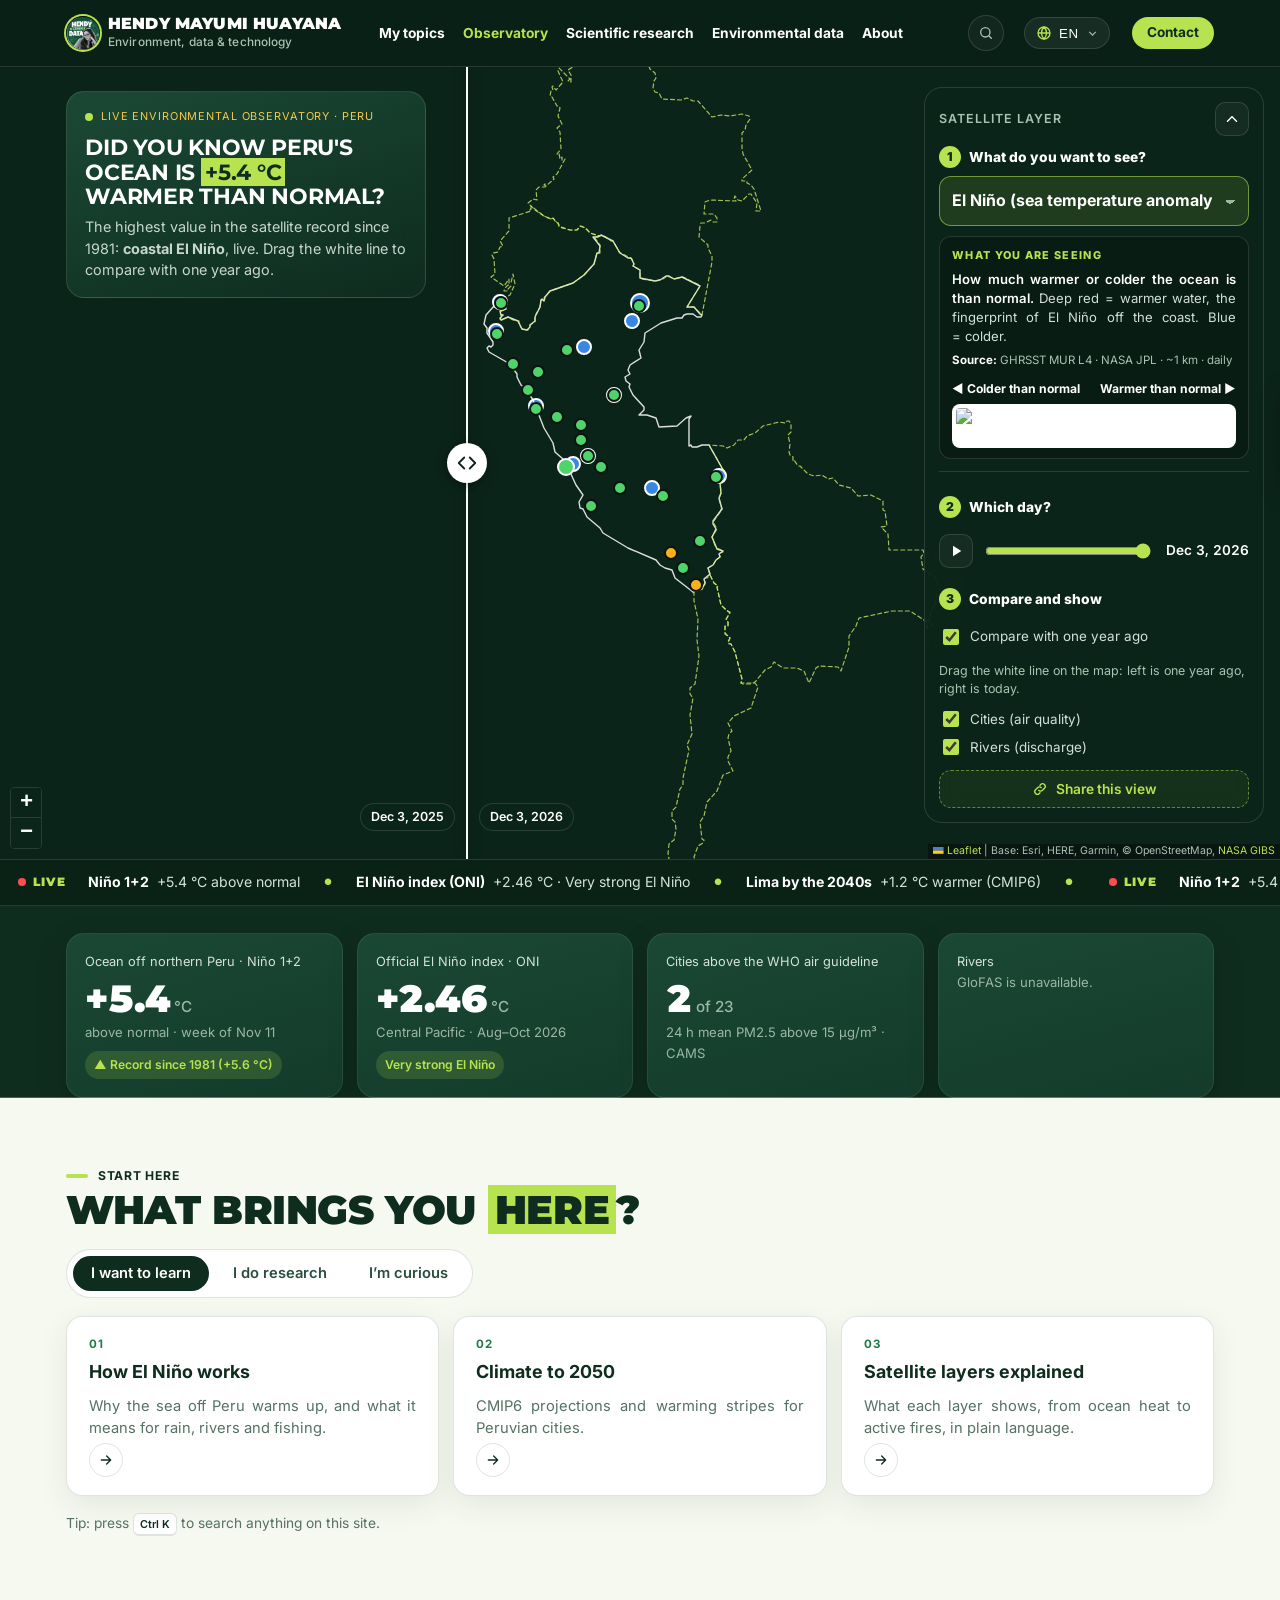
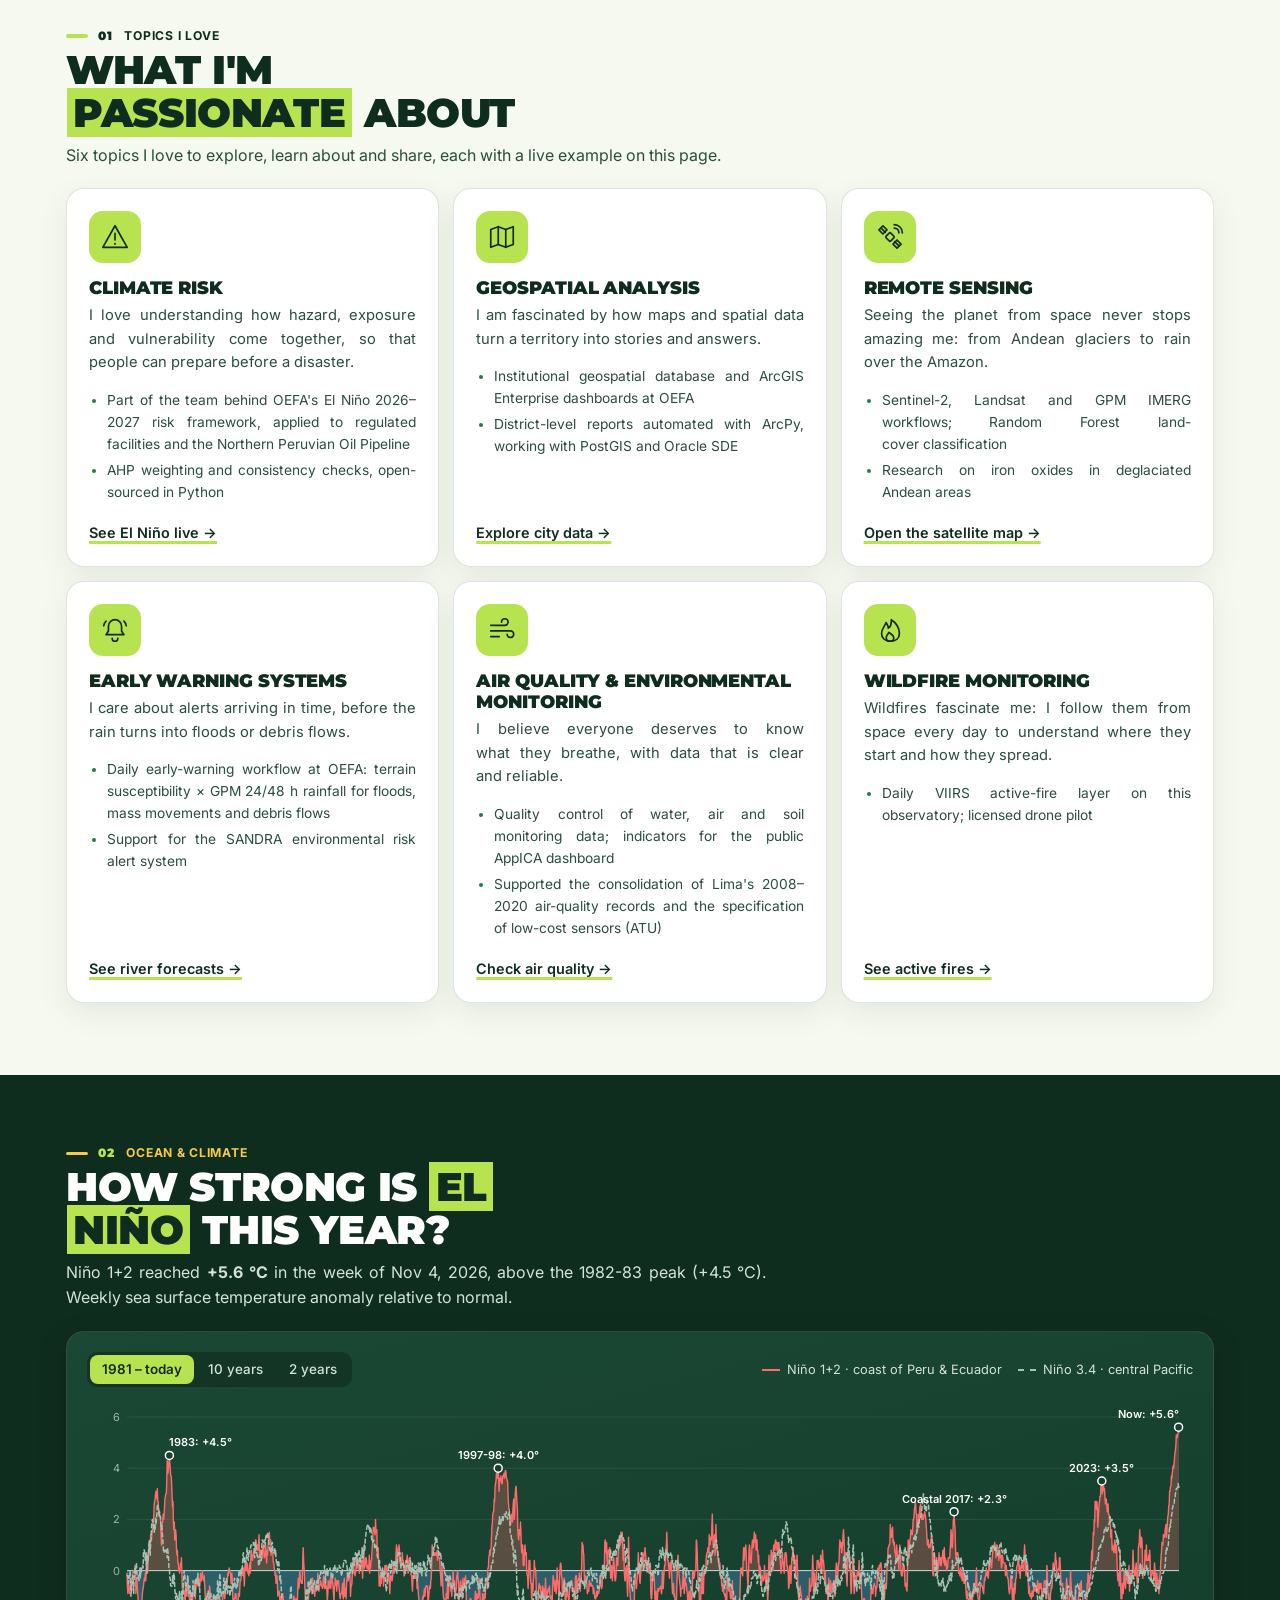
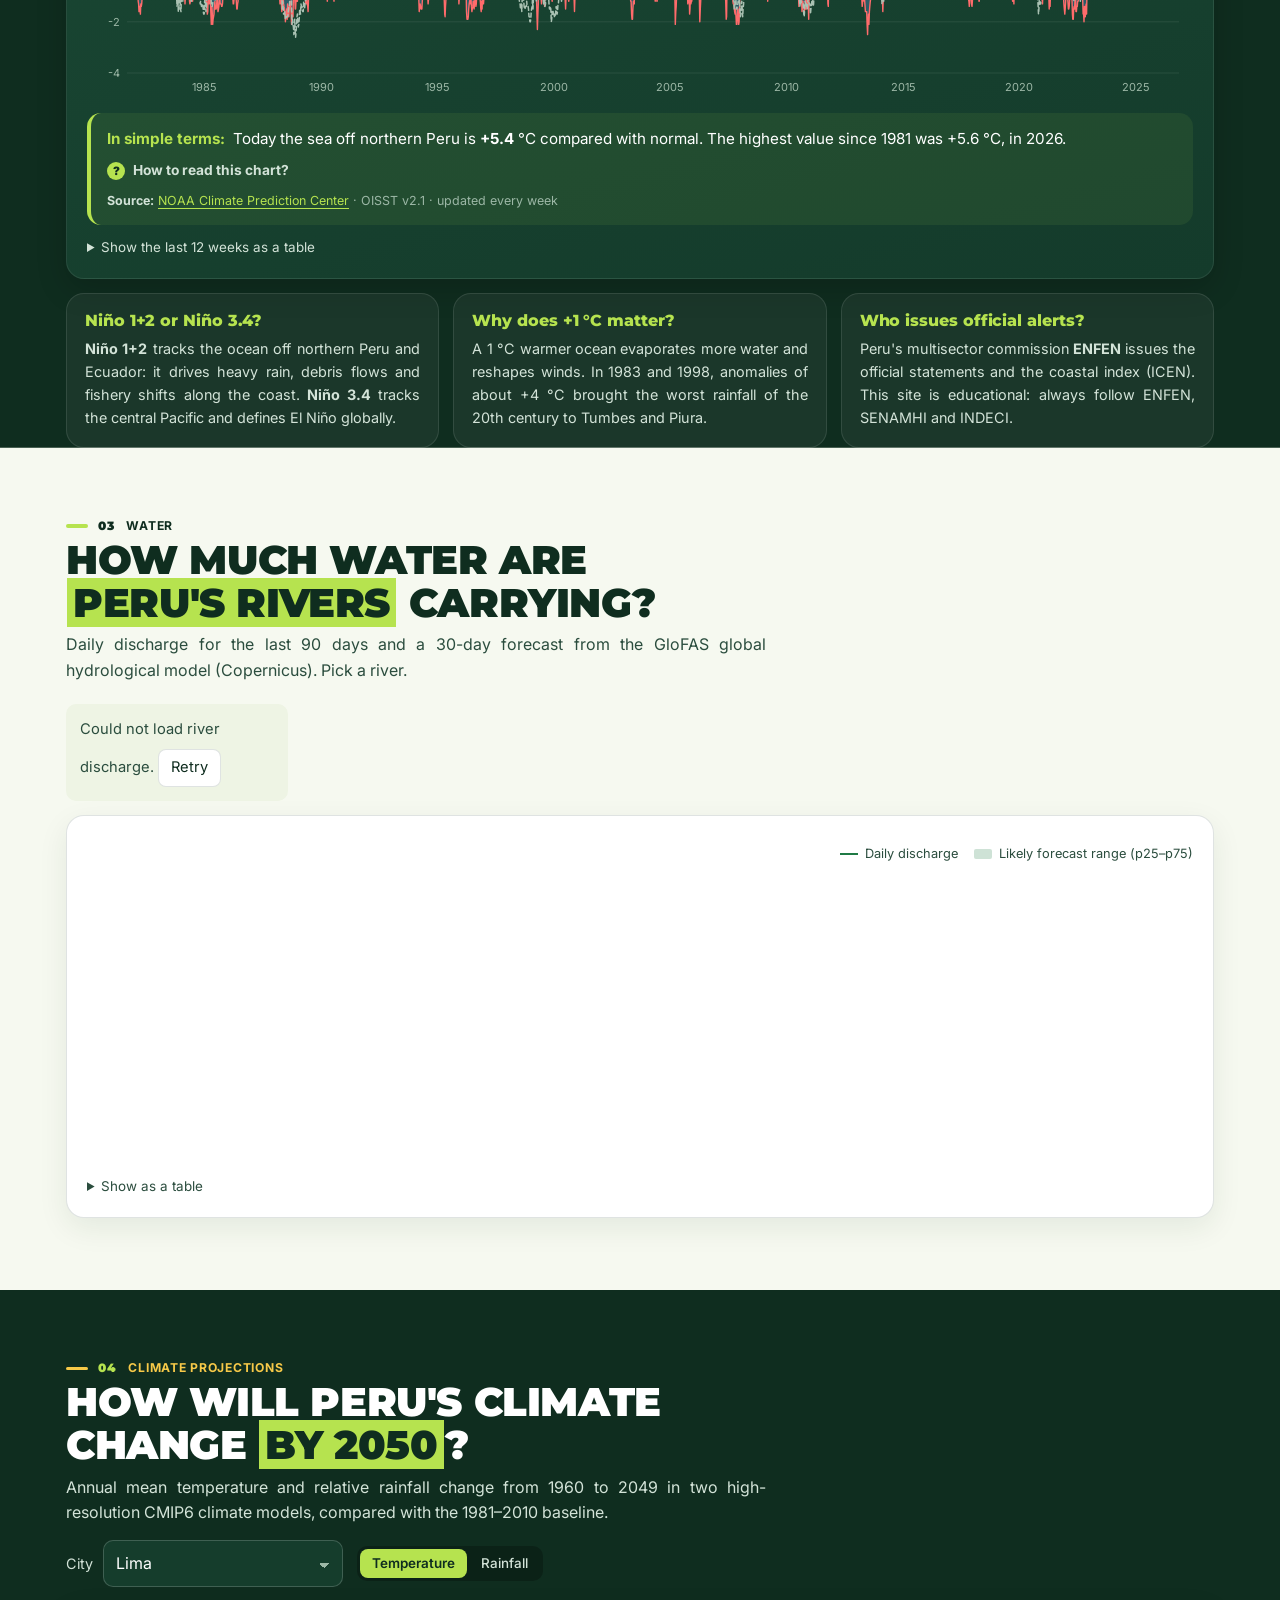
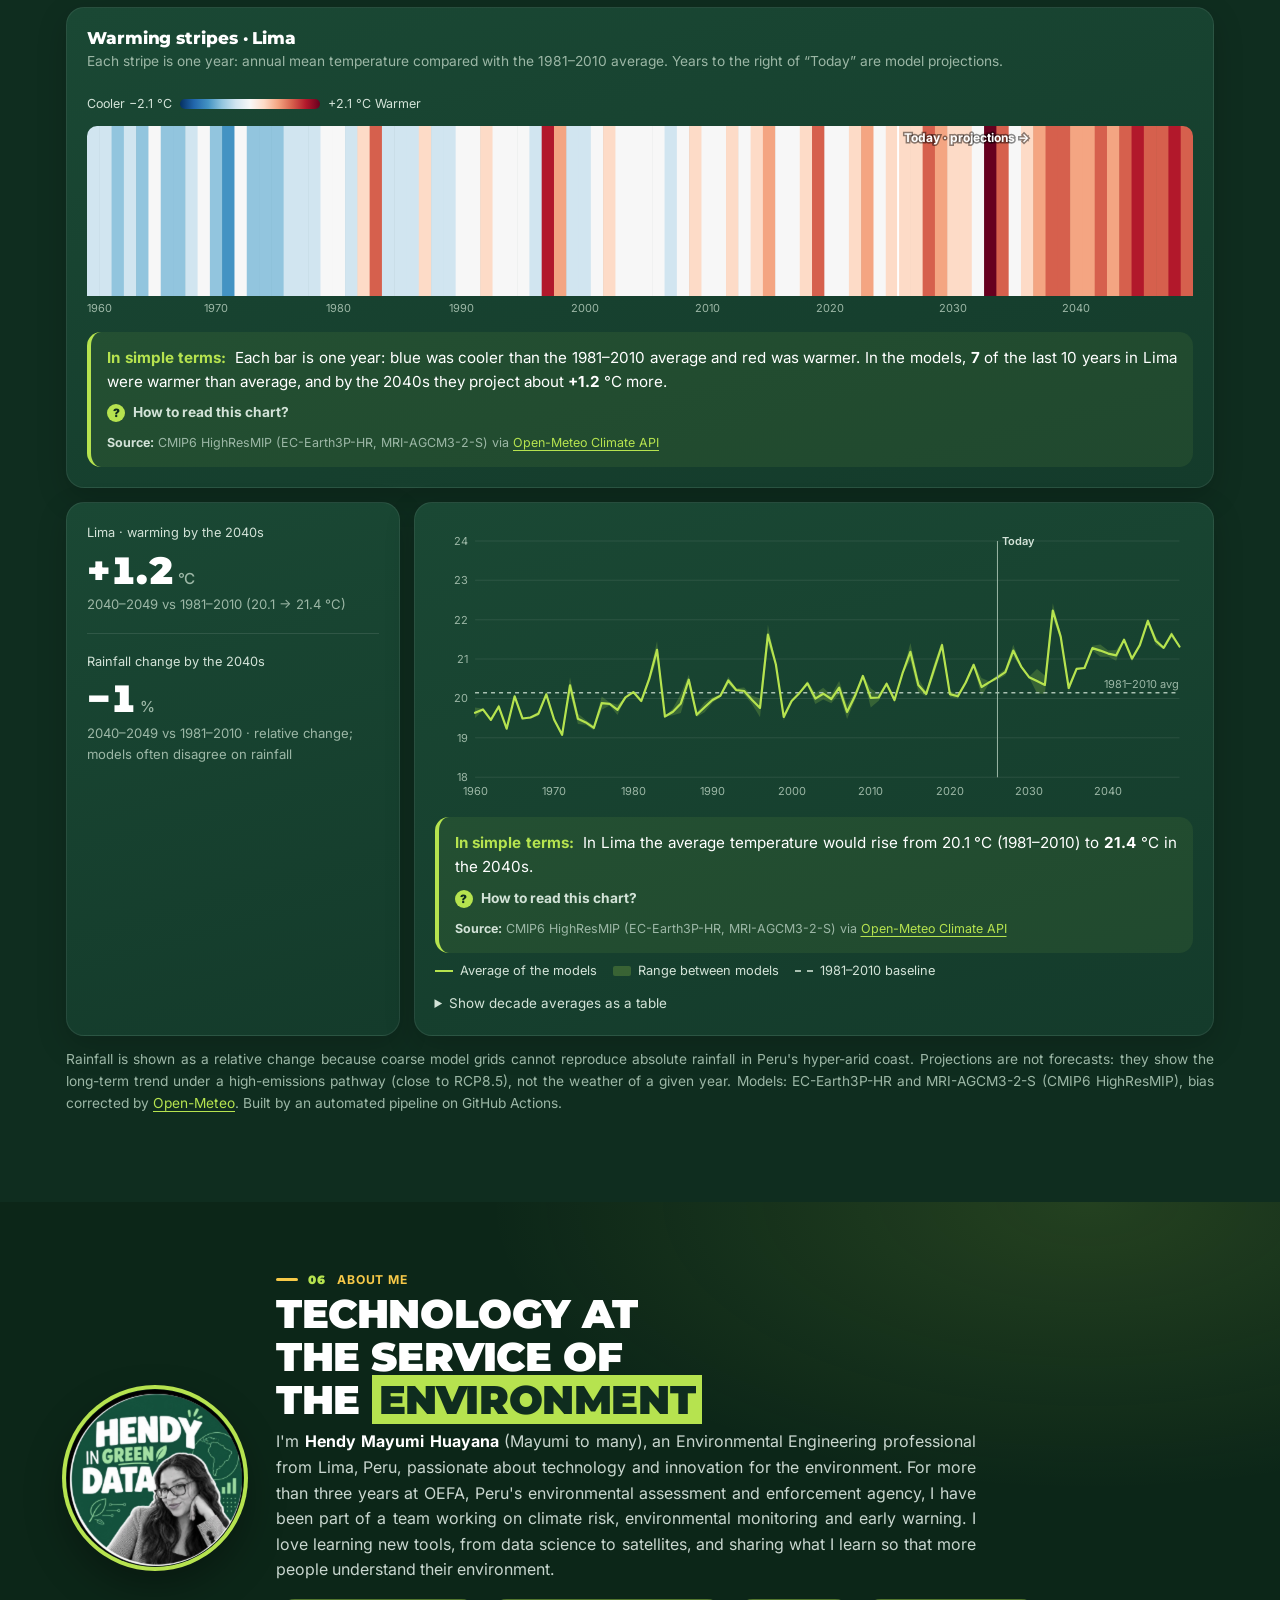
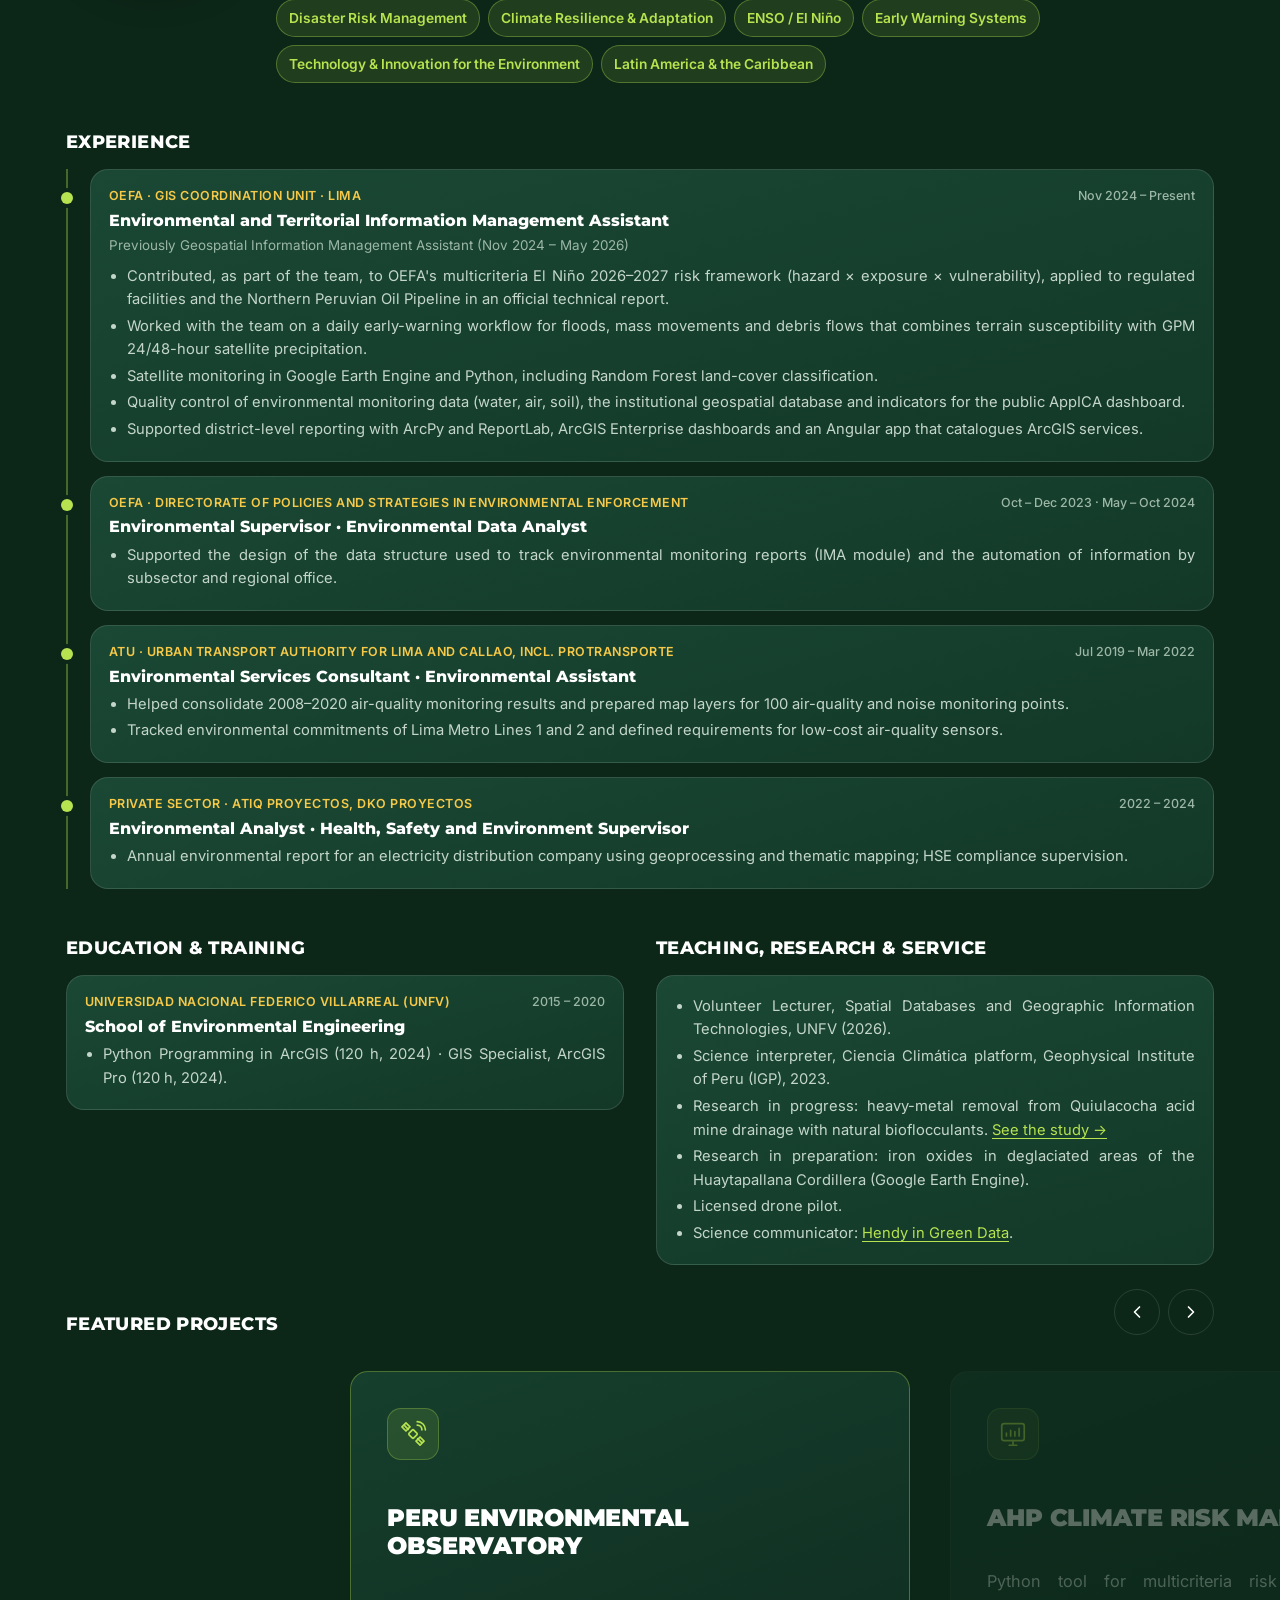
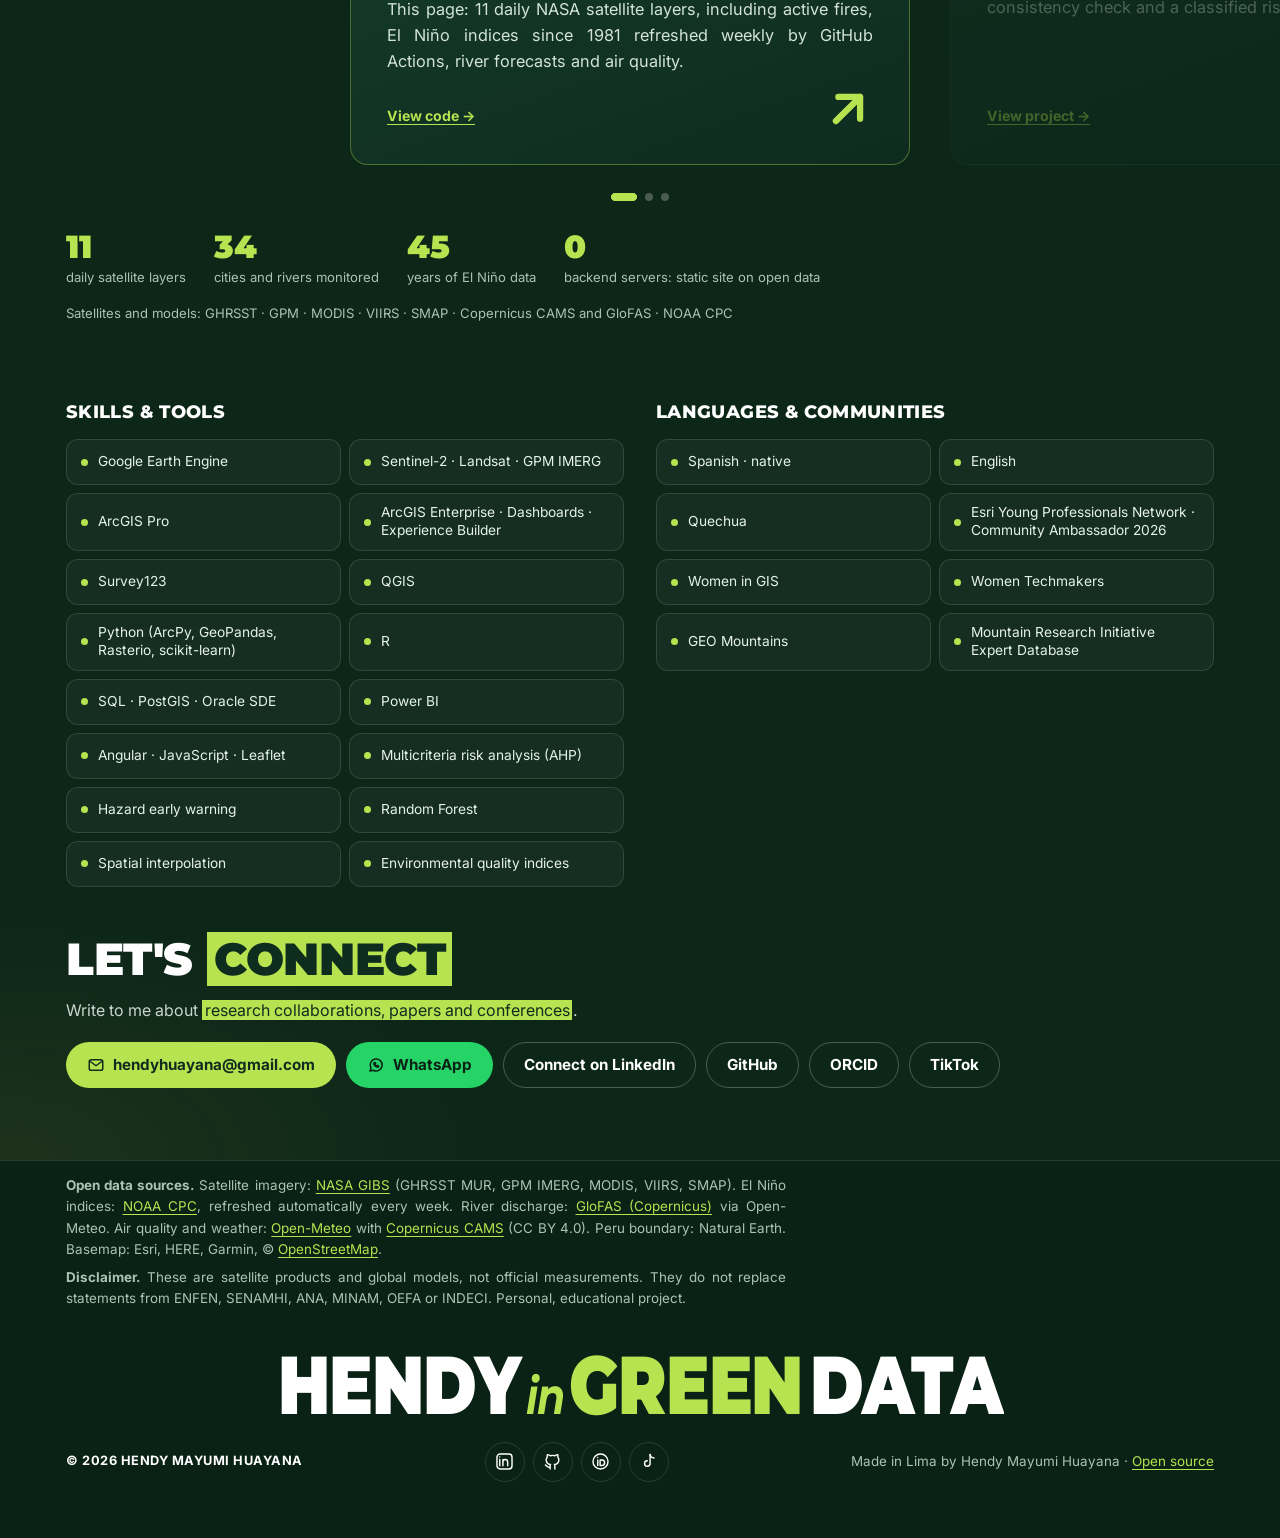
==== commit 5b76575e: "Air & weather moves to the environmental data page; sources on every chart and tab; world featured p" ====
--- a/greendata/index.html
+++ b/greendata/index.html
@@ -79,7 +79,7 @@
       </div>
       <div id="panel-body">
         <p class="step-h"><span class="step-n">1</span>What do you want to see?</p>
-        <div class="layer-groups" id="layers" role="radiogroup" aria-label="Choose a layer"></div>
+        <div class="layer-groups" id="layers"></div>
         <div class="seeing">
           <p class="seeing-h">What you are seeing</p>
           <div class="layer-info" id="layer-info"></div>
@@ -95,10 +95,9 @@
             <input type="range" id="date-range" min="0" max="60" value="60" aria-label="Image date">
             <output id="date-label" for="date-range"></output>
           </div>
-          <p class="step-tip">Move the slider to go back in time, or press play to watch the last 14 days.</p>
           <p class="step-h"><span class="step-n">3</span>Compare and show</p>
           <label class="check"><input type="checkbox" id="compare" checked> Compare with one year ago</label>
-          <p class="step-tip">Then drag the white line on the map: left is one year ago, right is today.</p>
+          <p class="step-tip">Drag the white line on the map: left is one year ago, right is today.</p>
           <div class="overlay-toggles">
             <label class="check"><input type="checkbox" id="ov-cities" checked> Cities (air quality)</label>
             <label class="check"><input type="checkbox" id="ov-rivers" checked> Rivers (discharge)</label>
@@ -127,10 +126,10 @@
     </div>
     <div class="expertise">
       <article class="xp" id="xp-climate"><span class="svc-ico" aria-hidden="true"><svg viewBox="0 0 32 32" fill="none" stroke="currentColor" stroke-width="1.8" stroke-linecap="round" stroke-linejoin="round"><path d="M16 4 3 27h26z"/><path d="M16 12v7M16 23v.5"/></svg></span><h3>Climate Risk</h3><p>I love understanding how hazard, exposure and vulnerability come together, so that people can prepare before a disaster.</p><ul><li>Part of the team behind OEFA's El Niño 2026–2027 risk framework, applied to regulated facilities and the Northern Peruvian Oil Pipeline</li><li>AHP weighting and consistency checks, open-sourced in Python</li></ul><a href="#nino">See El Niño live →</a></article>
-      <article class="xp" id="xp-geo"><span class="svc-ico" aria-hidden="true"><svg viewBox="0 0 32 32" fill="none" stroke="currentColor" stroke-width="1.8" stroke-linecap="round" stroke-linejoin="round"><path d="M4 8l8-3 8 3 8-3v19l-8 3-8-3-8 3z"/><path d="M12 5v19M20 8v19"/></svg></span><h3>Geospatial Analysis</h3><p>I am fascinated by how maps and spatial data turn a territory into stories and answers.</p><ul><li>Institutional geospatial database and ArcGIS Enterprise dashboards at OEFA</li><li>District-level reports automated with ArcPy, working with PostGIS and Oracle SDE</li></ul><a href="#cities">Explore city data →</a></article>
+      <article class="xp" id="xp-geo"><span class="svc-ico" aria-hidden="true"><svg viewBox="0 0 32 32" fill="none" stroke="currentColor" stroke-width="1.8" stroke-linecap="round" stroke-linejoin="round"><path d="M4 8l8-3 8 3 8-3v19l-8 3-8-3-8 3z"/><path d="M12 5v19M20 8v19"/></svg></span><h3>Geospatial Analysis</h3><p>I am fascinated by how maps and spatial data turn a territory into stories and answers.</p><ul><li>Institutional geospatial database and ArcGIS Enterprise dashboards at OEFA</li><li>District-level reports automated with ArcPy, working with PostGIS and Oracle SDE</li></ul><a href="environment/#air">Explore city data →</a></article>
       <article class="xp" id="xp-rs"><span class="svc-ico" aria-hidden="true"><svg viewBox="0 0 32 32" fill="none" stroke="currentColor" stroke-width="1.8" stroke-linecap="round" stroke-linejoin="round"><rect x="12.5" y="12.5" width="7" height="7" rx="1.2" transform="rotate(45 16 16)"/><path d="M11 11 6.5 6.5M8.5 4.2 4.2 8.5l4.3 4.3 4.3-4.3z"/><path d="M21 21l4.5 4.5M23.5 19.2l4.3 4.3-4.3 4.3-4.3-4.3z"/><path d="M20.5 6.5a5 5 0 0 1 5 5M20.5 2.8a8.7 8.7 0 0 1 8.7 8.7"/></svg></span><h3>Remote Sensing</h3><p>Seeing the planet from space never stops amazing me: from Andean glaciers to rain over the Amazon.</p><ul><li>Sentinel-2, Landsat and GPM IMERG workflows; Random Forest land-cover classification</li><li>Research on iron oxides in deglaciated Andean areas</li></ul><a href="#satellite">Open the satellite map →</a></article>
       <article class="xp" id="xp-ews"><span class="svc-ico" aria-hidden="true"><svg viewBox="0 0 32 32" fill="none" stroke="currentColor" stroke-width="1.8" stroke-linecap="round" stroke-linejoin="round"><path d="M16 5a7 7 0 0 0-7 7v5l-2.5 4h19L23 17v-5a7 7 0 0 0-7-7z"/><path d="M13 25a3 3 0 0 0 6 0"/><path d="M25.5 6.5a8 8 0 0 1 2.5 5M6.5 6.5A8 8 0 0 0 4 11.5"/></svg></span><h3>Early Warning Systems</h3><p>I care about alerts arriving in time, before the rain turns into floods or debris flows.</p><ul><li>Daily early-warning workflow at OEFA: terrain susceptibility × GPM 24/48 h rainfall for floods, mass movements and debris flows</li><li>Support for the SANDRA environmental risk alert system</li></ul><a href="#rivers">See river forecasts →</a></article>
-      <article class="xp" id="xp-air"><span class="svc-ico" aria-hidden="true"><svg viewBox="0 0 32 32" fill="none" stroke="currentColor" stroke-width="1.8" stroke-linecap="round" stroke-linejoin="round"><path d="M4 11h15a3.5 3.5 0 1 0-3.5-3.5"/><path d="M4 17h21a3.5 3.5 0 1 1-3.5 3.5"/><path d="M4 23h9"/></svg></span><h3>Air Quality & Environmental Monitoring</h3><p>I believe everyone deserves to know what they breathe, with data that is clear and reliable.</p><ul><li>Quality control of water, air and soil monitoring data; indicators for the public AppICA dashboard</li><li>Supported the consolidation of Lima's 2008–2020 air-quality records and the specification of low-cost sensors (ATU)</li></ul><a href="#cities">Check air quality →</a></article>
+      <article class="xp" id="xp-air"><span class="svc-ico" aria-hidden="true"><svg viewBox="0 0 32 32" fill="none" stroke="currentColor" stroke-width="1.8" stroke-linecap="round" stroke-linejoin="round"><path d="M4 11h15a3.5 3.5 0 1 0-3.5-3.5"/><path d="M4 17h21a3.5 3.5 0 1 1-3.5 3.5"/><path d="M4 23h9"/></svg></span><h3>Air Quality & Environmental Monitoring</h3><p>I believe everyone deserves to know what they breathe, with data that is clear and reliable.</p><ul><li>Quality control of water, air and soil monitoring data; indicators for the public AppICA dashboard</li><li>Supported the consolidation of Lima's 2008–2020 air-quality records and the specification of low-cost sensors (ATU)</li></ul><a href="environment/#air">Check air quality →</a></article>
       <article class="xp" id="xp-fire"><span class="svc-ico" aria-hidden="true"><svg viewBox="0 0 32 32" fill="none" stroke="currentColor" stroke-width="1.8" stroke-linecap="round" stroke-linejoin="round"><path d="M16 28c-5.5 0-9-3.6-9-8.4 0-4.6 3.4-7.4 4.8-11.6 1.6 2.2 2.4 4 2.4 6 2-1.2 3.4-4.4 3.2-9 4.6 3 8.6 8.4 8.6 14.6 0 4.8-3.5 8.4-10 8.4z"/><path d="M16 28c-2.4 0-4-1.6-4-3.8 0-2.4 2-3.6 2.8-5.6 2 1.4 5.2 3 5.2 5.8 0 2.2-1.6 3.6-4 3.6z"/></svg></span><h3>Wildfire Monitoring</h3><p>Wildfires fascinate me: I follow them from space every day to understand where they start and how they spread.</p><ul><li>Daily VIIRS active-fire layer on this observatory; licensed drone pilot</li></ul><a href="#satellite" data-layer="fire">See active fires →</a></article>
     </div>
   </section>
@@ -224,37 +223,7 @@
   </section>
 
   <!-- CITIES -->
-  <section class="wrap section sec-light" id="cities" aria-labelledby="ciu-h">
-    <div class="sec-head">
-      <p class="kicker"><span class="k-num">05</span>Air &amp; weather</p>
-      <h2 id="ciu-h">How clean is the air in <span class="hl">Peru's cities</span>?</h2>
-      <div class="picker">
-        <label for="city">City</label>
-        <select id="city"></select>
-        <span class="updated" id="updated" aria-live="polite"></span>
-      </div>
-    </div>
-    <div class="city-grid">
-      <div class="card" id="now">
-        <h3 class="card-h" id="city-title">Loading…</h3>
-        <p class="card-sub" id="city-sub">&nbsp;</p>
-        <div id="tiles"><div class="skeleton"></div></div>
-      </div>
-      <div class="card">
-        <h3 class="card-h">Fine particles PM2.5 · 48 hours</h3>
-        <p class="card-sub">24 h estimated + 24 h forecast, in µg/m³.</p>
-        <div class="chart" id="pm-chart"><div class="skeleton"></div></div>
-        <div class="chart-legend"><span><i class="ln"></i>Hourly PM2.5</span><span><i class="ln dash"></i>WHO guideline (15) and Peru's standard (50), 24 h mean</span></div>
-        <details class="table"><summary>Show as a table</summary><div id="pm-table"></div></details>
-      </div>
-      <div class="card">
-        <h3 class="card-h">Rainfall · next 7 days</h3>
-        <p class="card-sub">Daily accumulated precipitation, in mm.</p>
-        <div class="chart" id="rain-chart"><div class="skeleton"></div></div>
-        <details class="table"><summary>Show as a table</summary><div id="rain-table"></div></details>
-      </div>
-    </div>
-  </section>
+
 
   <!-- PORTFOLIO -->
   <section class="cta" id="about" aria-labelledby="about-h">
--- a/greendata/app.css
+++ b/greendata/app.css
@@ -1149,3 +1149,44 @@
 .scale-words span:last-child { text-align: right; }
 .scale-words[hidden] { display: none; }
 .seeing .legend-img { margin-top: 6px; }
+/* environmental data page: title and intro use the full width */
+.env .page-h1, .env .sec-head h1 { max-width: none; }
+.env .sec-lede { max-width: none; }
+/* env page: world search, dark select list, no overflow */
+.env-search { position: relative; }
+.env-search input { width: 100%; padding: 12px 14px; border-radius: 12px; border: 1px solid var(--hud-line); background: #153d2c; color: #fff; font: inherit; }
+.env-search input:focus { outline: 2px solid var(--lime); outline-offset: 1px; }
+.env-results { position: absolute; left: 0; right: 0; top: calc(100% + 6px); z-index: 1500; list-style: none; margin: 0; padding: 6px; border-radius: 14px; background: #0c2219; border: 1px solid var(--hud-line); box-shadow: 0 18px 40px rgba(0,0,0,.45); max-height: 320px; overflow: auto; }
+.env-results li { display: flex; flex-direction: column; gap: 2px; padding: 9px 10px; border-radius: 10px; cursor: pointer; }
+.env-results li b { font-size: .92rem; color: #fff; }
+.env-results li span { font-size: .78rem; color: var(--hud-muted); }
+.env-results li:hover, .env-results li[aria-selected="true"] { background: rgba(182,227,79,.13); }
+.env-results .env-none { color: var(--hud-muted); cursor: default; }
+.env-side select { color-scheme: dark; background-color: #153d2c; color: #fff; }
+.env-side select option { background: #0c2219; color: #fff; }
+.env-main, .env-panel { min-width: 0; }
+.env-grid > * { min-width: 0; }
+/* compact layer panel */
+#layer-sel { width: 100%; min-width: 0; padding: 11px 36px 11px 12px; border-radius: 12px; font-weight: 700; color: #fff; background-color: rgba(182,227,79,.12); border: 1px solid rgba(182,227,79,.55); color-scheme: dark; }
+#layer-sel optgroup { background: #0c2219; color: var(--lime); font-style: normal; }
+#layer-sel option { background: #0c2219; color: #fff; font-weight: 500; }
+.seeing { margin-top: 10px; padding: 10px 12px; }
+.seeing .layer-info { font-size: .82rem; line-height: 1.45; }
+.seeing .layer-info .meta { display: block; margin-top: 6px; font-size: .72rem; }
+.seeing .layer-info .meta b { color: #fff; font-weight: 700; }
+.seeing .legend-img { max-height: 44px; object-fit: contain; }
+.panel .step-h { margin: 0 0 8px; }
+.panel .time .step-h { margin-top: 12px; }
+/* source lines */
+.src-line { margin: 10px 0 0; font-size: .78rem; color: var(--muted); }
+.src-line b { color: var(--ink-2); }
+.src-line a { color: var(--lime); }
+.sec-light .src-line a { color: #1f7a45; }
+/* env air: rain bars */
+.rain-bars { display: grid; grid-template-columns: repeat(7, 1fr); gap: 8px; align-items: end; height: 150px; }
+.rb { display: flex; flex-direction: column; align-items: center; justify-content: flex-end; height: 100%; gap: 4px; }
+.rb i { width: 70%; max-width: 46px; border-radius: 6px 6px 2px 2px; background: var(--series-1); animation: eb-grow-y .6s cubic-bezier(.2,.8,.2,1) both; transform-origin: bottom; }
+@keyframes eb-grow-y { from { transform: scaleY(0); } }
+.rb-v { font-size: .74rem; color: var(--ink-2); font-variant-numeric: tabular-nums; }
+.rb-d { font-size: .72rem; color: var(--muted); white-space: nowrap; }
+@media (prefers-reduced-motion: reduce) { .rb i { animation: none; } }
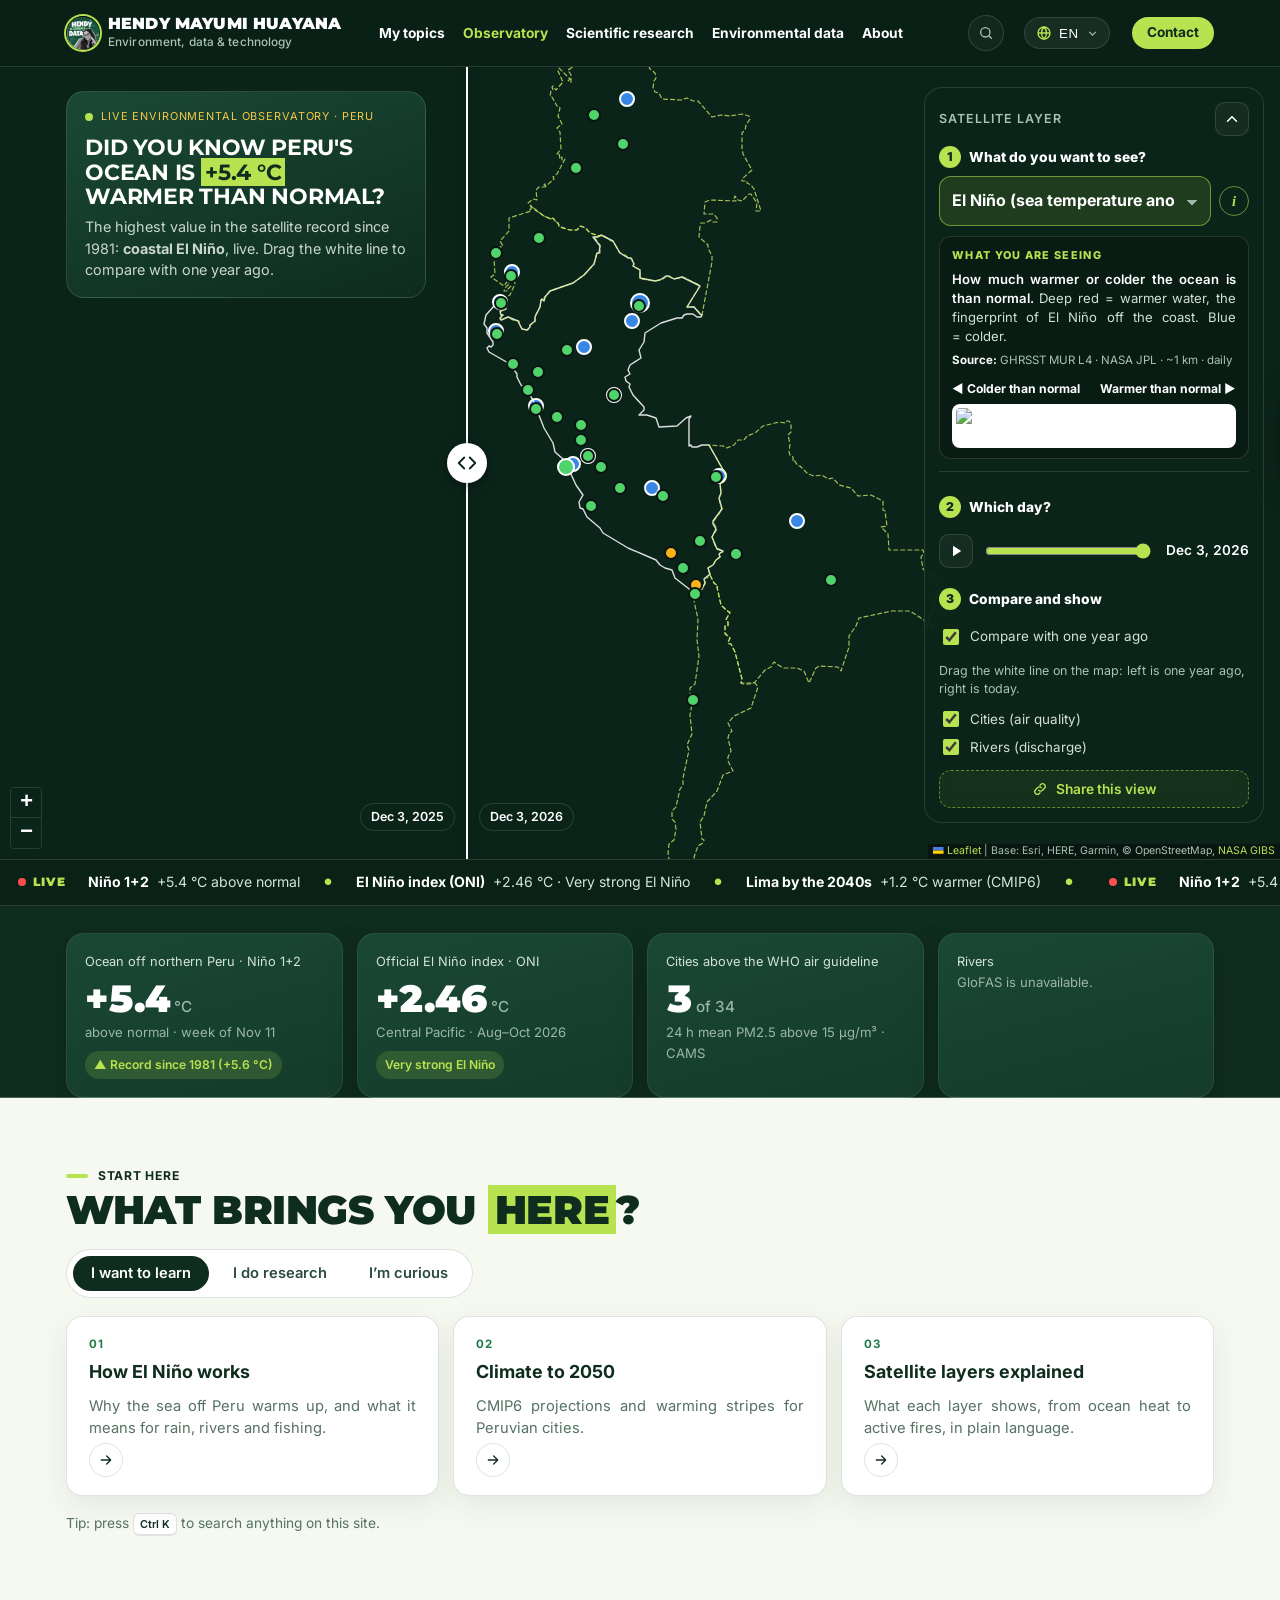
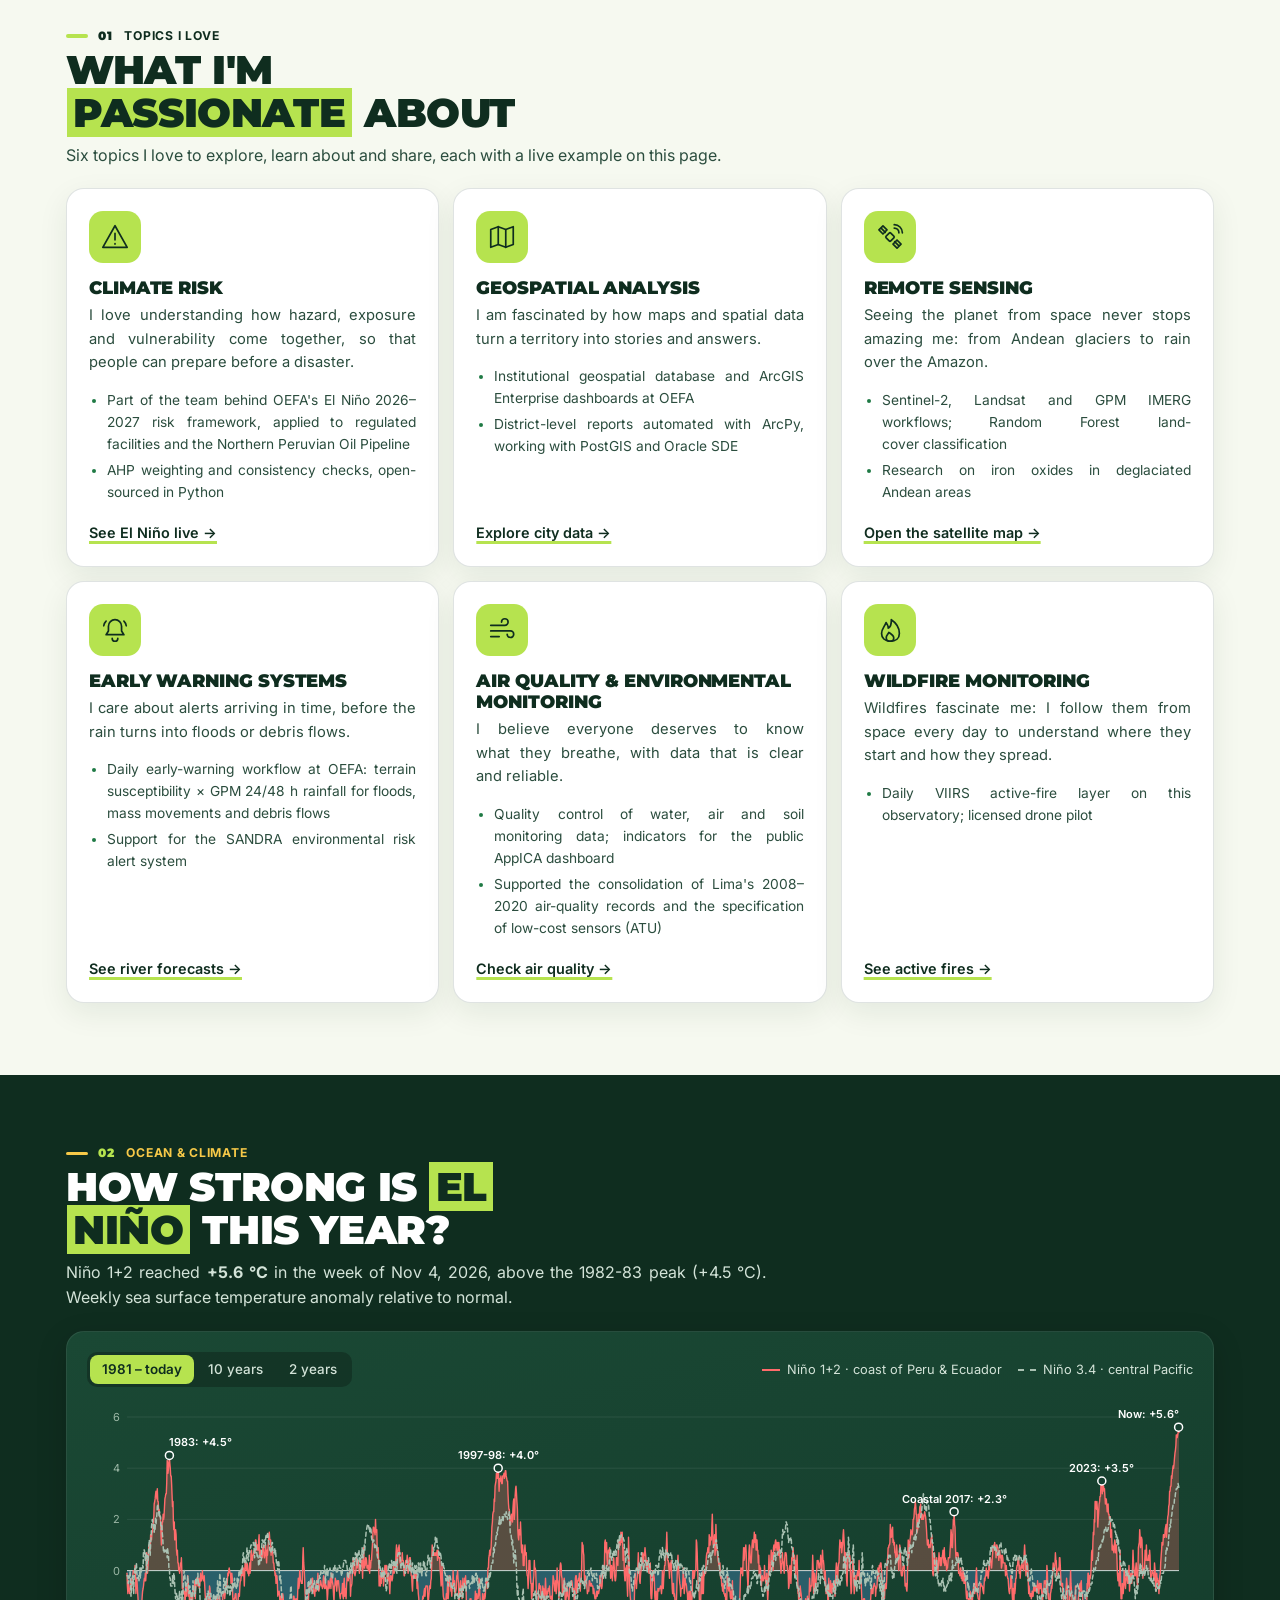
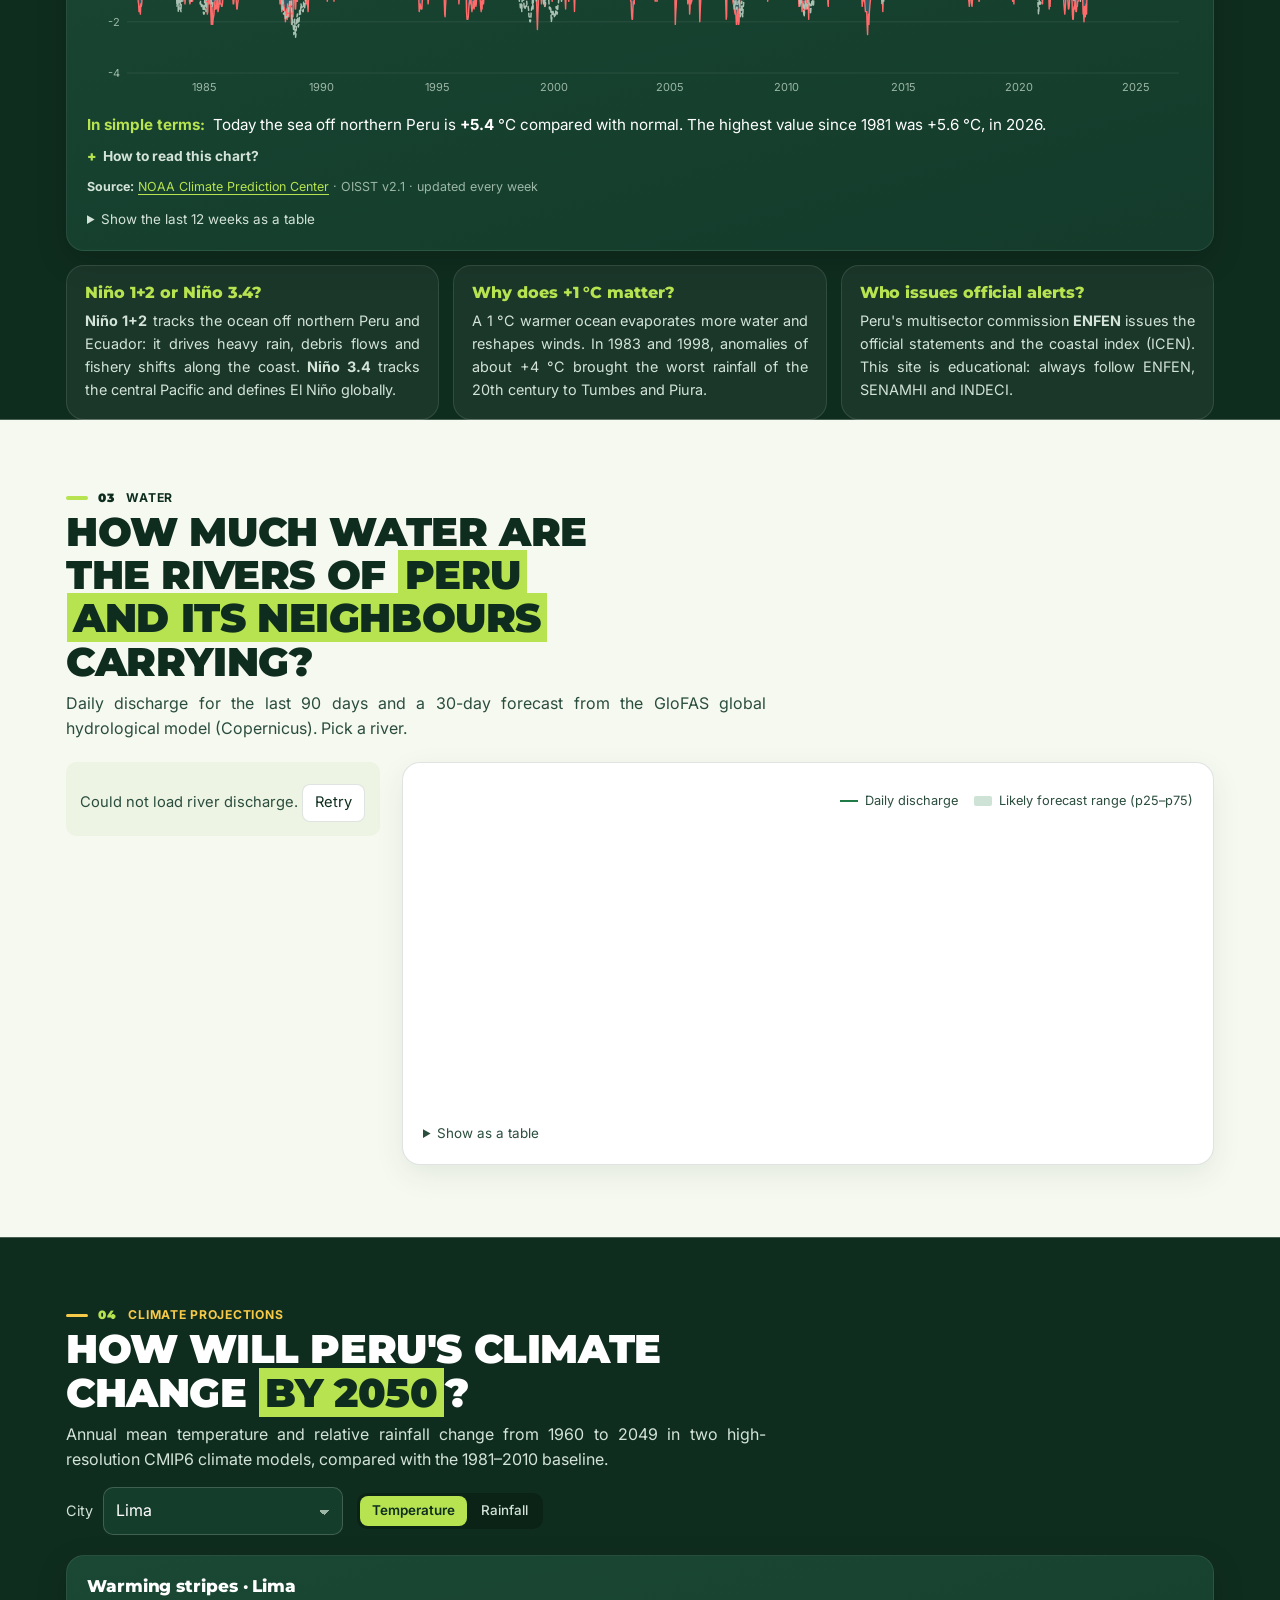
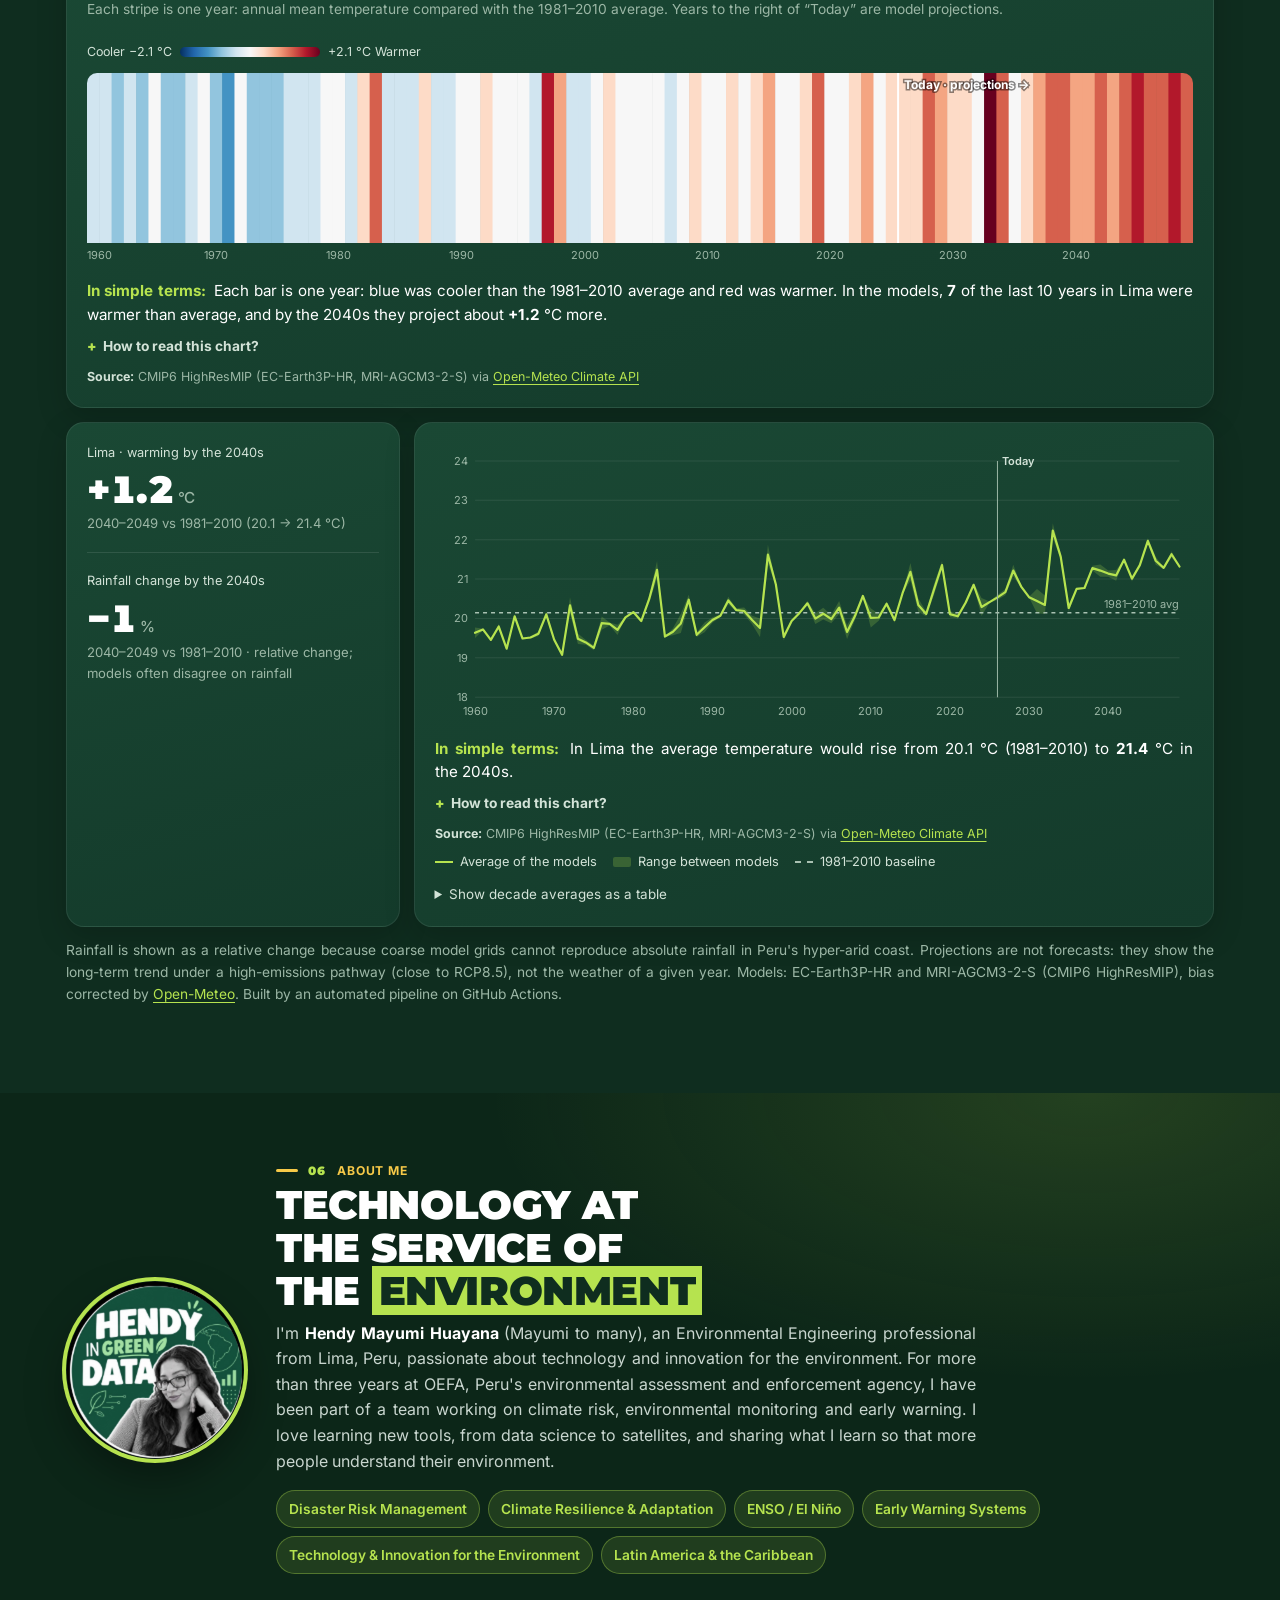
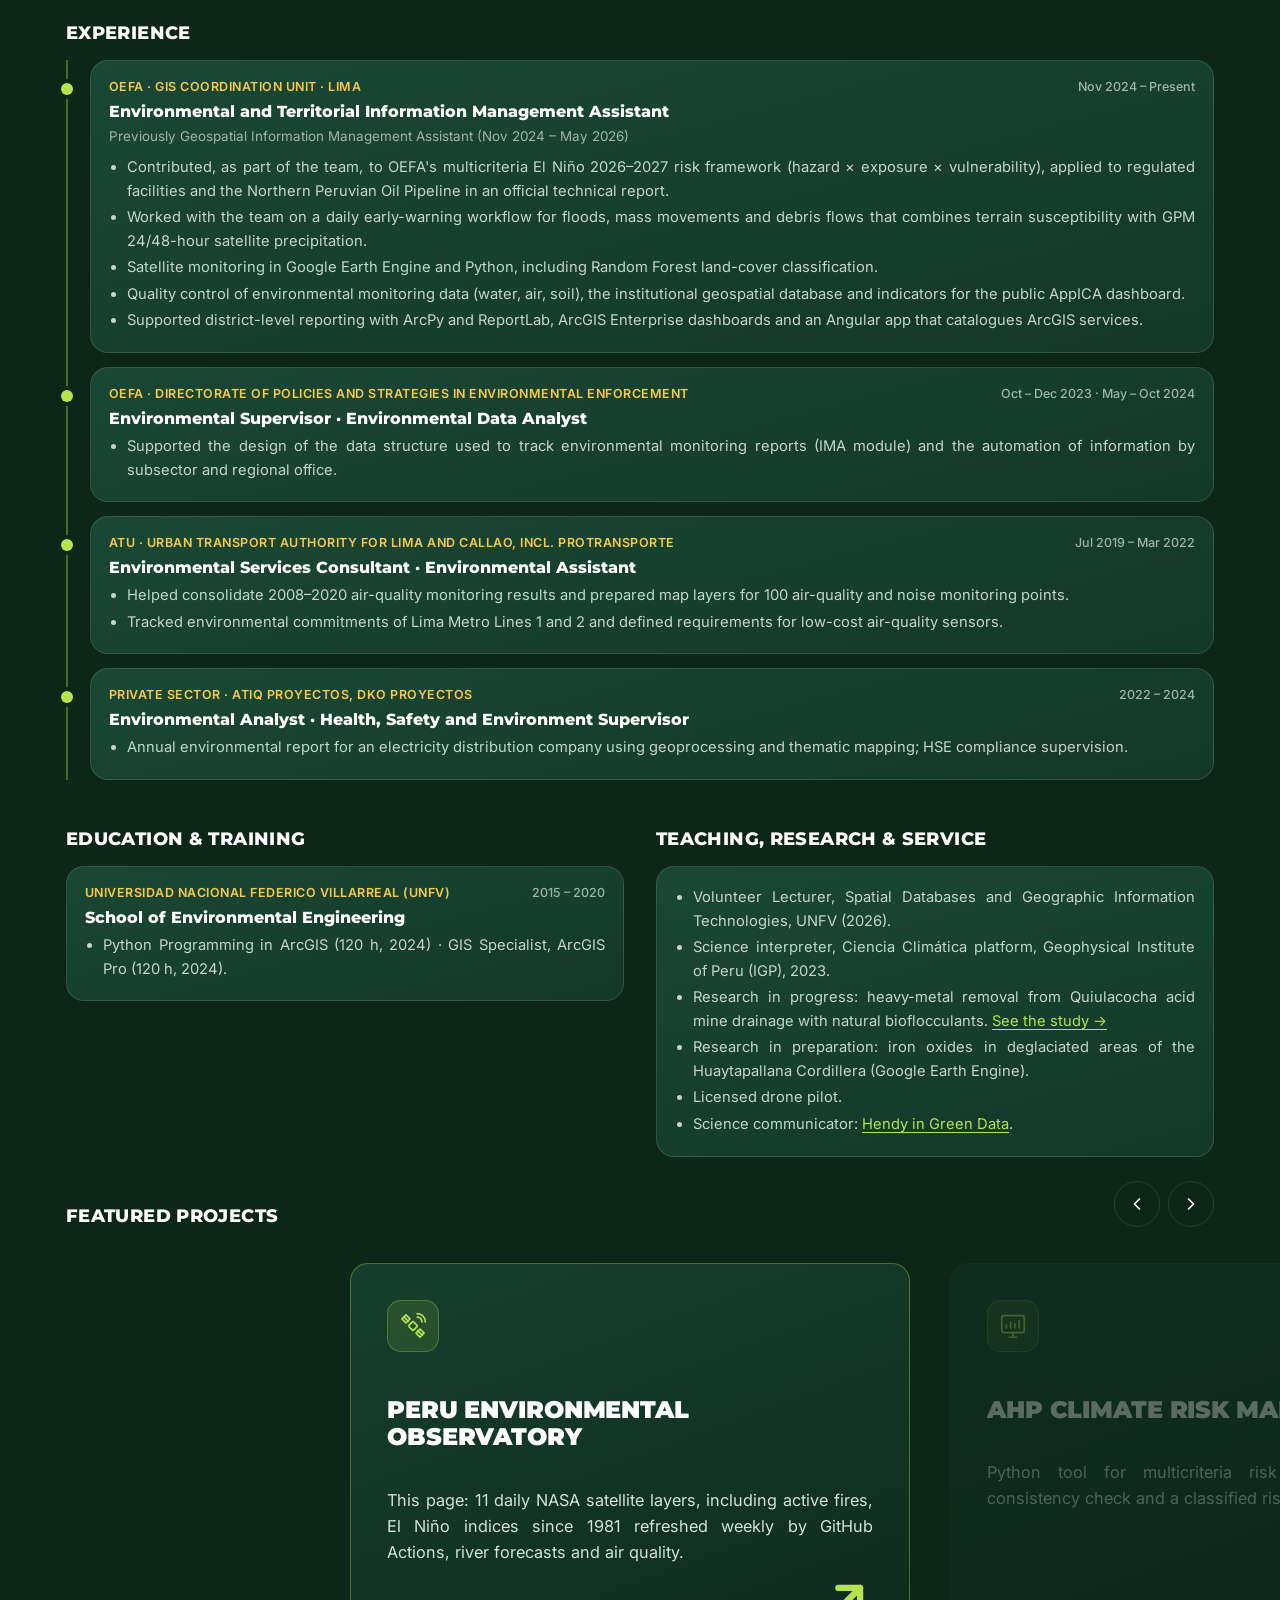
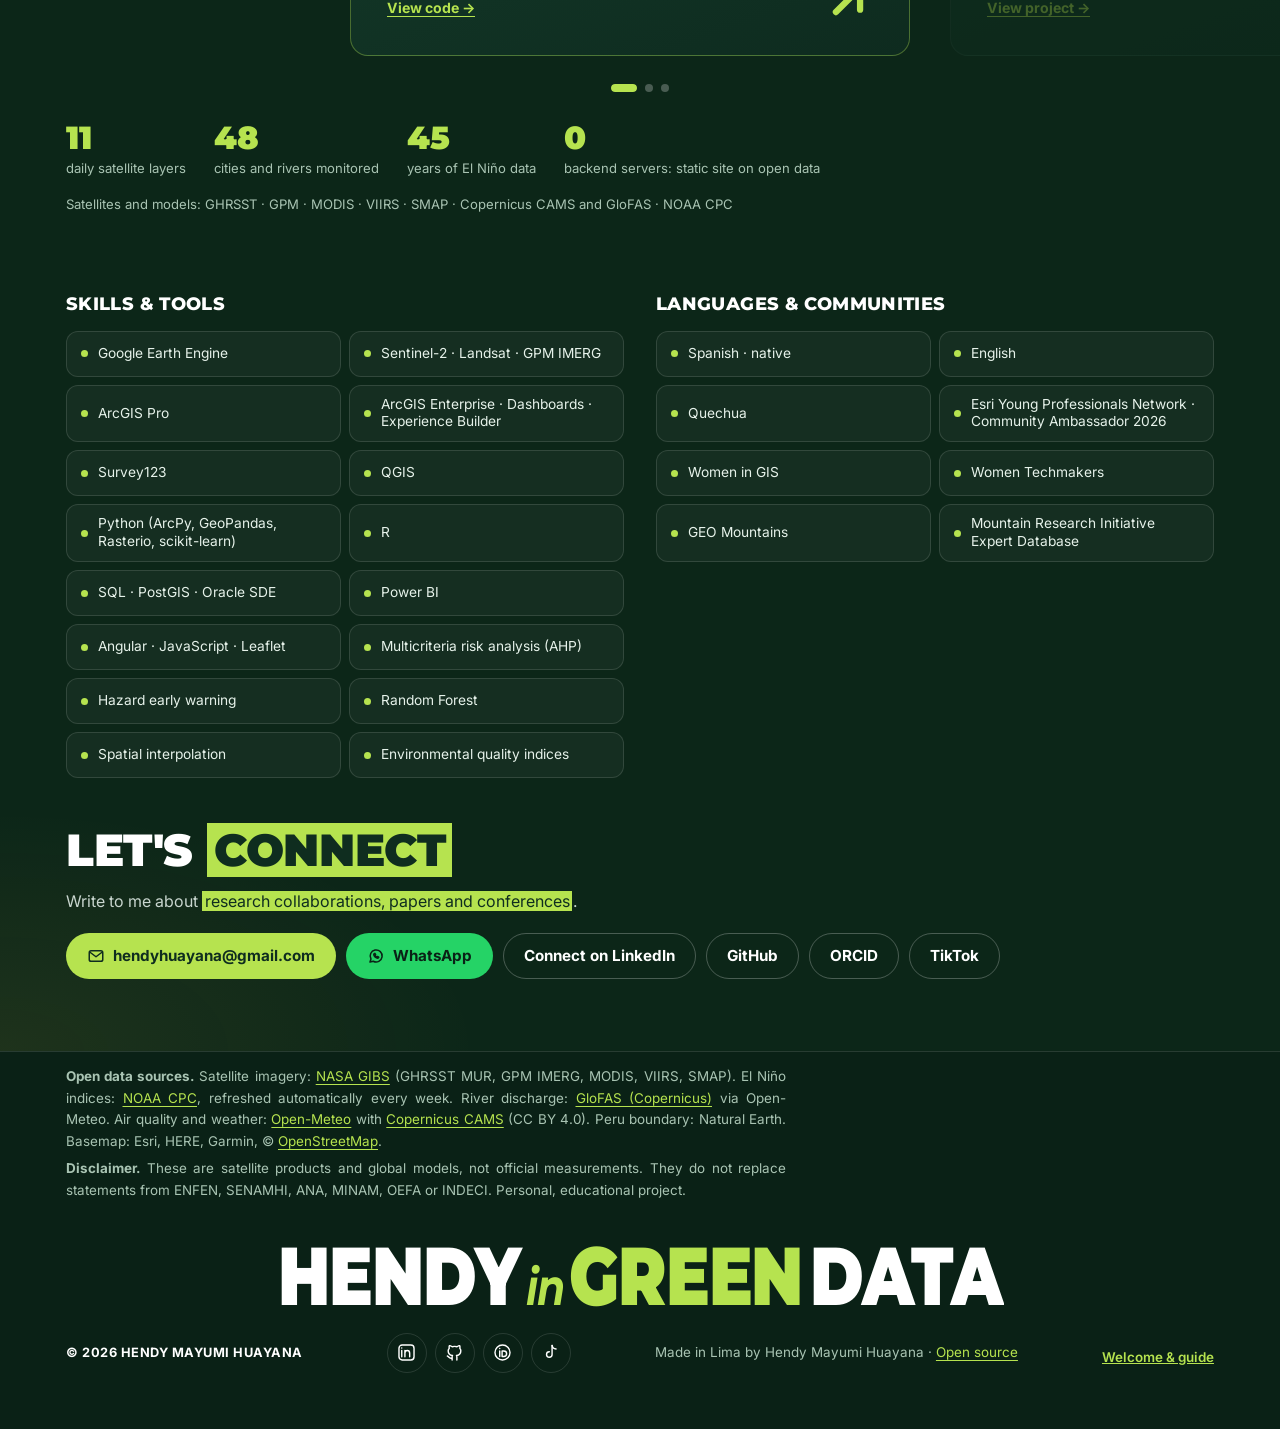
==== commit dd104175: "Welcome window with site purpose and quick guide; impactful research carousel with satellite images;" ====
--- a/greendata/index.html
+++ b/greendata/index.html
@@ -167,11 +167,12 @@
   <section class="wrap section sec-light" id="rivers" aria-labelledby="rios-h">
     <div class="sec-head">
       <p class="kicker"><span class="k-num">03</span>Water</p>
-      <h2 id="rios-h">How much water are <span class="hl">Peru's rivers</span> carrying?</h2>
+      <h2 id="rios-h">How much water are the rivers of <span class="hl">Peru and its neighbours</span> carrying?</h2>
       <p class="sec-lede">Daily discharge for the last 90 days and a 30-day forecast from the GloFAS global hydrological model (Copernicus). Pick a river.</p>
     </div>
+    <div class="river-layout">
     <div class="river-grid" id="river-cards"><div class="skeleton"></div></div>
-    <div class="card">
+    <div class="card river-main">
       <div class="card-top">
         <div><h3 class="card-h" id="river-title">&nbsp;</h3><p class="card-sub" id="river-sub">&nbsp;</p></div>
         <div class="chart-legend">
@@ -181,6 +182,7 @@
       </div>
       <div class="chart" id="river-chart" style="min-height:260px"><div class="skeleton tall"></div></div>
       <details class="table"><summary>Show as a table</summary><div id="river-table"></div></details>
+    </div>
     </div>
   </section>
 
--- a/greendata/app.css
+++ b/greendata/app.css
@@ -1190,3 +1190,80 @@
 .rb-v { font-size: .74rem; color: var(--ink-2); font-variant-numeric: tabular-nums; }
 .rb-d { font-size: .72rem; color: var(--muted); white-space: nowrap; }
 @media (prefers-reduced-motion: reduce) { .rb i { animation: none; } }
+
+/* ===== Research: an impactful carousel with real satellite images ===== */
+.research-grid.car-track { gap: 34px; padding-top: 36px; padding-bottom: 24px; }
+.car-track .r-card.car-card { flex: 0 0 min(820px, 84vw); min-height: 460px; padding: 44px 44px 100px; border: 0; overflow: hidden; justify-content: flex-end;
+  background-color: #0b241a; background-position: center; background-size: cover; background-repeat: no-repeat; box-shadow: 0 30px 70px rgba(0,0,0,.45);
+  transform: scale(.86); filter: saturate(.6) brightness(.7); transition: transform .6s cubic-bezier(.2,.8,.2,1), filter .6s, opacity .6s; }
+.car-track .r-card.car-card::after { content: ""; position: absolute; inset: 0; z-index: 0; border-radius: inherit; pointer-events: none;
+  background: linear-gradient(180deg, rgba(8,26,18,.15) 0%, rgba(8,26,18,.55) 45%, rgba(8,26,18,.95) 100%); }
+.car-track .r-card.car-card > :not(.r-open):not(.r-soon):not(.car-mark) { position: relative; z-index: 1; }
+.car-track .r-card.car-card > .r-open, .car-track .r-card.car-card > .r-soon, .car-track .r-card.car-card > .car-mark { position: absolute; z-index: 1; }
+.car-track .r-card.car-card.is-center { transform: none; filter: none; opacity: 1; animation: none; box-shadow: 0 0 0 2px var(--lime), 0 30px 80px rgba(0,0,0,.55); }
+.car-track .r-card.car-card:not(.is-center) { opacity: .55; }
+.car-track .r-card .svc-ico { background: rgba(182,227,79,.95); color: var(--on-lime); border: 0; }
+.car-track .r-card .r-status { display: inline-block; align-self: flex-start; margin-top: 14px; padding: 6px 10px; border-radius: 999px; background: rgba(0,0,0,.45); color: var(--lime); backdrop-filter: blur(6px); }
+.car-track .r-card h3 { font-size: clamp(1.5rem, 3vw, 2.4rem) !important; line-height: 1.08; text-transform: uppercase; margin: 14px 0 12px; color: #fff; text-shadow: 0 2px 18px rgba(0,0,0,.5); }
+.car-track .r-card > p:not(.r-status) { max-width: 60ch; color: #e6f2ea; font-size: 1.05rem; }
+.car-track .r-card .r-open, .car-track .r-card .r-soon { left: 44px; bottom: 40px; font-size: 1rem; }
+.car-track .r-card .car-mark { right: 40px; bottom: 30px; width: 70px; height: 70px; }
+/* slow zoom of the photo on the active card (Ken Burns) */
+.car-track .r-card.car-card.is-center { background-size: 112%; animation: kb 12s ease-in-out infinite alternate; }
+@keyframes kb { from { background-size: 104%; background-position: 50% 50%; } to { background-size: 118%; background-position: 55% 45%; } }
+@media (max-width: 720px) {
+  .car-track .r-card.car-card { flex-basis: 86vw; min-height: 420px; padding: 24px 22px 84px; }
+  .car-track .r-card .r-open, .car-track .r-card .r-soon { left: 22px; bottom: 28px; }
+  .car-track .r-card .car-mark { right: 20px; bottom: 20px; width: 48px; height: 48px; }
+}
+@media (prefers-reduced-motion: reduce) { .car-track .r-card.car-card { transition: none; } .car-track .r-card.car-card.is-center { animation: none; } }
+/* source tooltip next to the layer list */
+#layers { position: relative; display: flex; gap: 8px; align-items: center; }
+.src-tip { position: relative; flex: none; display: grid; place-items: center; width: 30px; height: 30px; border-radius: 50%; border: 1px solid rgba(182,227,79,.55); color: var(--lime); font: 800 .9rem/1 Georgia, serif; font-style: italic; cursor: help; }
+.src-tip-box { position: absolute; right: 0; top: calc(100% + 8px); z-index: 50; width: 250px; padding: 10px 12px; border-radius: 12px; background: #fff; color: #0f2d1f; font: 500 .78rem/1.45 var(--font); font-style: normal; text-align: left; box-shadow: 0 12px 30px rgba(0,0,0,.35); opacity: 0; visibility: hidden; transform: translateY(-4px); transition: opacity .15s, transform .15s, visibility 0s .15s; }
+.src-tip-box span { color: #557263; }
+.src-tip:hover .src-tip-box, .src-tip:focus .src-tip-box { opacity: 1; visibility: visible; transform: none; transition: opacity .15s, transform .15s; }
+.src-tip:focus-visible { outline: 2px solid var(--lime); outline-offset: 2px; }
+
+/* plain-language notes: simple text, no tinted box or thick side border */
+.explainer, .sec-light .explainer { margin-top: 14px; padding: 0; border: 0; border-radius: 0; background: none; box-shadow: none; }
+.ex-simple { font-size: .95rem; }
+.ex-how summary::before { width: auto; height: auto; margin-right: 6px; border-radius: 0; background: none; color: var(--lime); font-size: .86rem; content: "+"; }
+.ex-how[open] summary::before { content: "–"; }
+.sec-light .ex-how summary::before { color: #1f7a45; }
+/* rivers: list on the left, chart on the right, always together */
+@media (min-width: 981px) {
+  .river-layout { display: grid; grid-template-columns: minmax(260px, 320px) minmax(0, 1fr); gap: 16px; align-items: start; }
+  .river-layout .river-grid { display: flex; flex-direction: column; gap: 8px; max-height: 620px; overflow-y: auto; margin: 0; padding-right: 6px; scrollbar-width: thin; }
+  .river-layout .rcard { flex: none; display: grid; grid-template-columns: 1fr auto; grid-template-areas: "n v" "p t"; gap: 2px 10px; padding: 10px 12px; }
+  .river-layout .rcard .rn { grid-area: n; }
+  .river-layout .rcard .rp { grid-area: p; }
+  .river-layout .rcard .rv { grid-area: v; margin: 0; font-size: 1.05rem; text-align: right; }
+  .river-layout .rcard .rt { grid-area: t; justify-content: flex-end; font-size: .72rem; }
+  .river-layout .rcard svg { display: none; }
+  .river-layout .river-main { position: sticky; top: 84px; }
+}
+
+/* welcome window */
+.gd-welcome { position: fixed; inset: 0; z-index: 3500; display: flex; align-items: center; justify-content: center; padding: 16px; }
+.gw-back { position: absolute; inset: 0; background: rgba(4,14,10,.7); backdrop-filter: blur(4px); -webkit-backdrop-filter: blur(4px); opacity: 0; transition: opacity .2s; }
+.gw-box { position: relative; width: min(640px, 100%); max-height: calc(100vh - 32px); overflow: auto; padding: 30px 30px 24px; border-radius: 20px; background: #0c2219; border: 1px solid var(--hud-line); color: #fff; box-shadow: 0 30px 80px rgba(0,0,0,.55); opacity: 0; transform: translateY(10px) scale(.98); transition: opacity .2s, transform .25s cubic-bezier(.2,.8,.2,1); }
+.gd-welcome.open .gw-back, .gd-welcome.open .gw-box { opacity: 1; transform: none; }
+.gw-x { position: absolute; right: 14px; top: 12px; width: 34px; height: 34px; border-radius: 50%; border: 1px solid var(--hud-line); background: none; color: #fff; font-size: 1.3rem; line-height: 1; cursor: pointer; }
+.gw-x:hover { background: rgba(255,255,255,.08); }
+.gw-kicker { margin: 0 0 6px; font-size: .74rem; font-weight: 800; letter-spacing: .14em; text-transform: uppercase; color: var(--yellow); }
+.gw-box h2 { margin: 0 0 12px; font: 900 clamp(1.3rem, 3vw, 1.75rem)/1.15 var(--display); text-transform: uppercase; }
+.gw-purpose { margin: 0 0 16px; color: #e6f2ea; line-height: 1.6; }
+.gw-guide-h { margin: 0 0 8px; font-size: .74rem; font-weight: 800; letter-spacing: .12em; text-transform: uppercase; color: var(--lime); }
+.gw-guide { list-style: none; margin: 0 0 14px; padding: 0; display: grid; gap: 6px; }
+.gw-guide a { display: flex; gap: 12px; align-items: flex-start; padding: 10px 12px; border-radius: 12px; color: #fff; text-decoration: none; border: 1px solid var(--hud-line); transition: background .15s, border-color .15s; }
+.gw-guide a:hover, .gw-guide a:focus-visible { background: rgba(182,227,79,.1); border-color: rgba(182,227,79,.5); outline: none; }
+.gw-n { flex: none; display: grid; place-items: center; width: 24px; height: 24px; border-radius: 50%; background: var(--lime); color: var(--on-lime); font-weight: 900; font-size: .8rem; }
+.gw-guide b { display: block; font-size: .95rem; }
+.gw-guide small { display: block; color: var(--hud-muted); font-size: .82rem; line-height: 1.4; margin-top: 2px; }
+.gw-note { margin: 0 0 18px; font-size: .78rem; color: var(--hud-muted); }
+.gw-btns { display: flex; gap: 10px; justify-content: flex-end; flex-wrap: wrap; }
+.gw-link { margin-top: 8px; border: 0; background: none; padding: 0; color: var(--lime); font: 600 .84rem var(--font); text-decoration: underline; cursor: pointer; }
+@media (max-width: 520px) { .gw-box { padding: 24px 18px 18px; } .gw-btns .btn { flex: 1; } }
+@media (prefers-reduced-motion: reduce) { .gw-back, .gw-box { transition: none; } }
+@media (max-width: 520px) { .gw-btns { flex-direction: column-reverse; } .gw-btns .btn { width: 100%; padding: 12px; } .gw-guide small { font-size: .78rem; } }
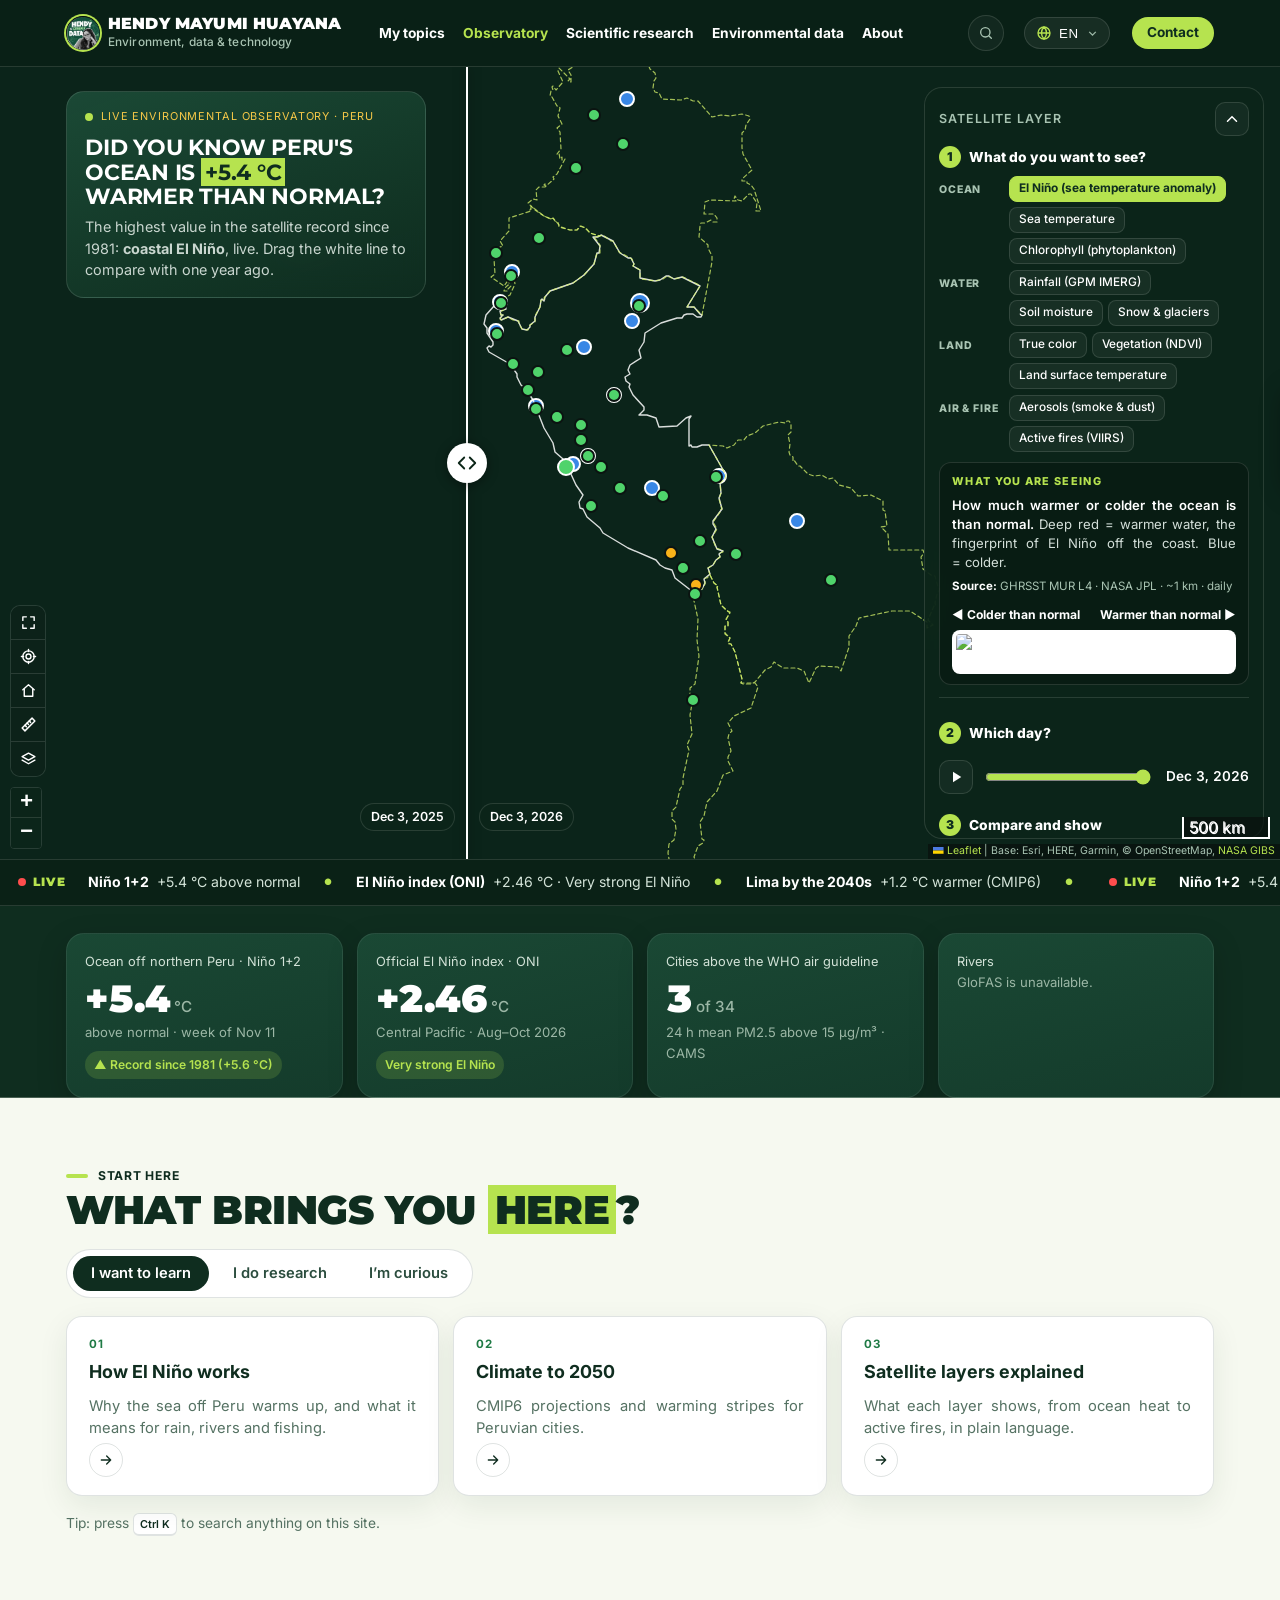
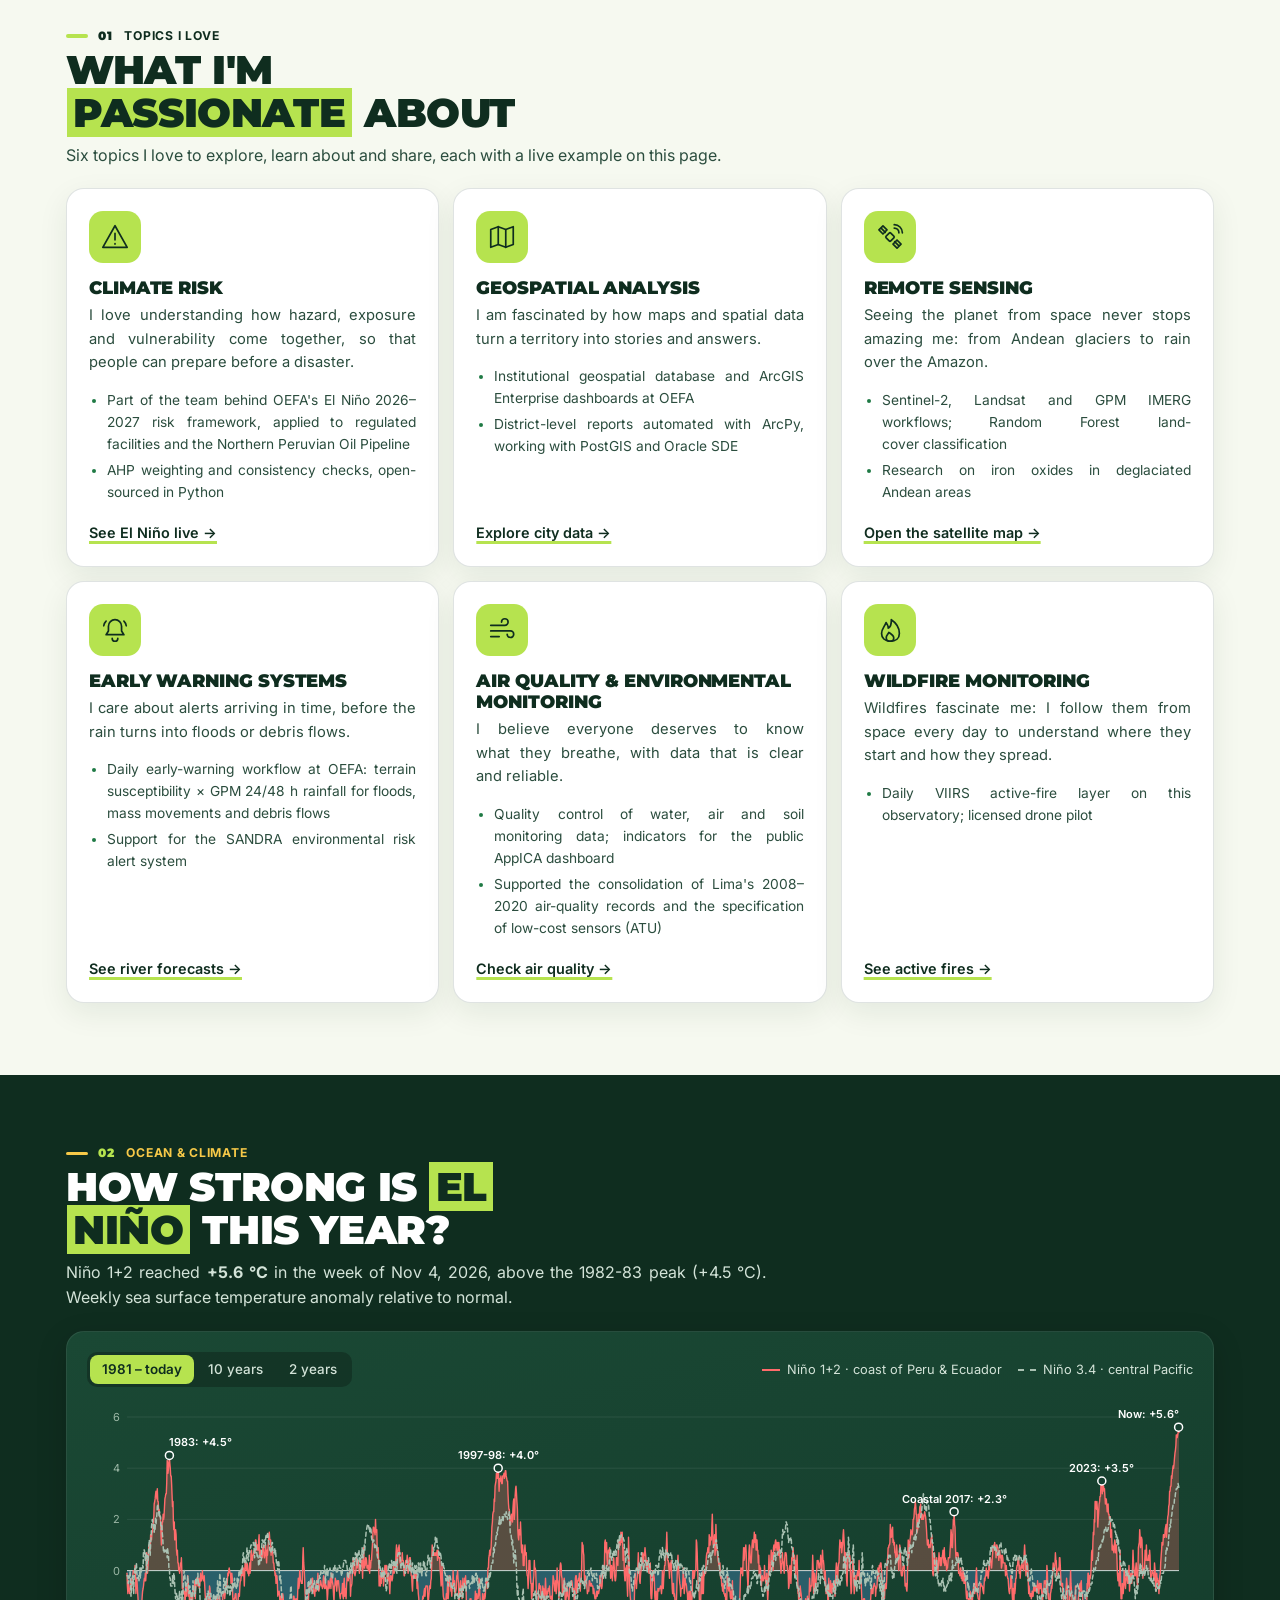
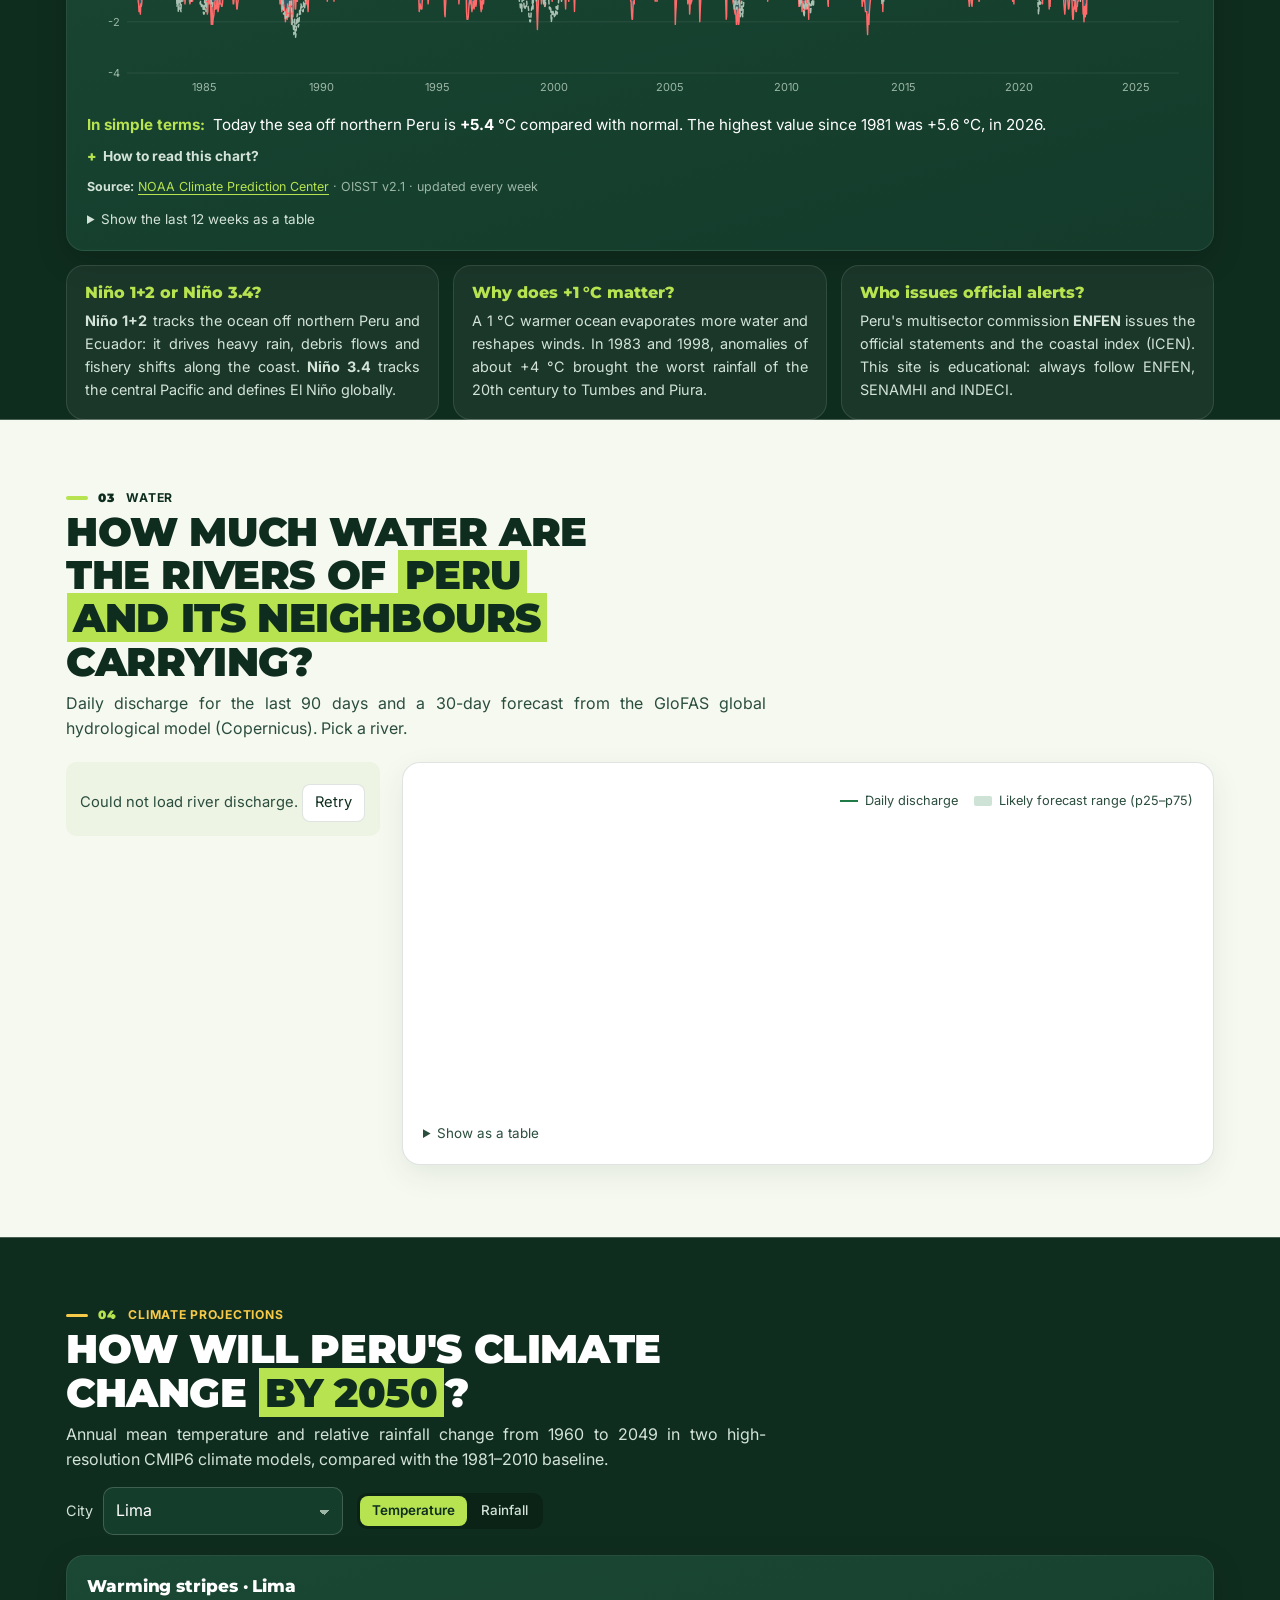
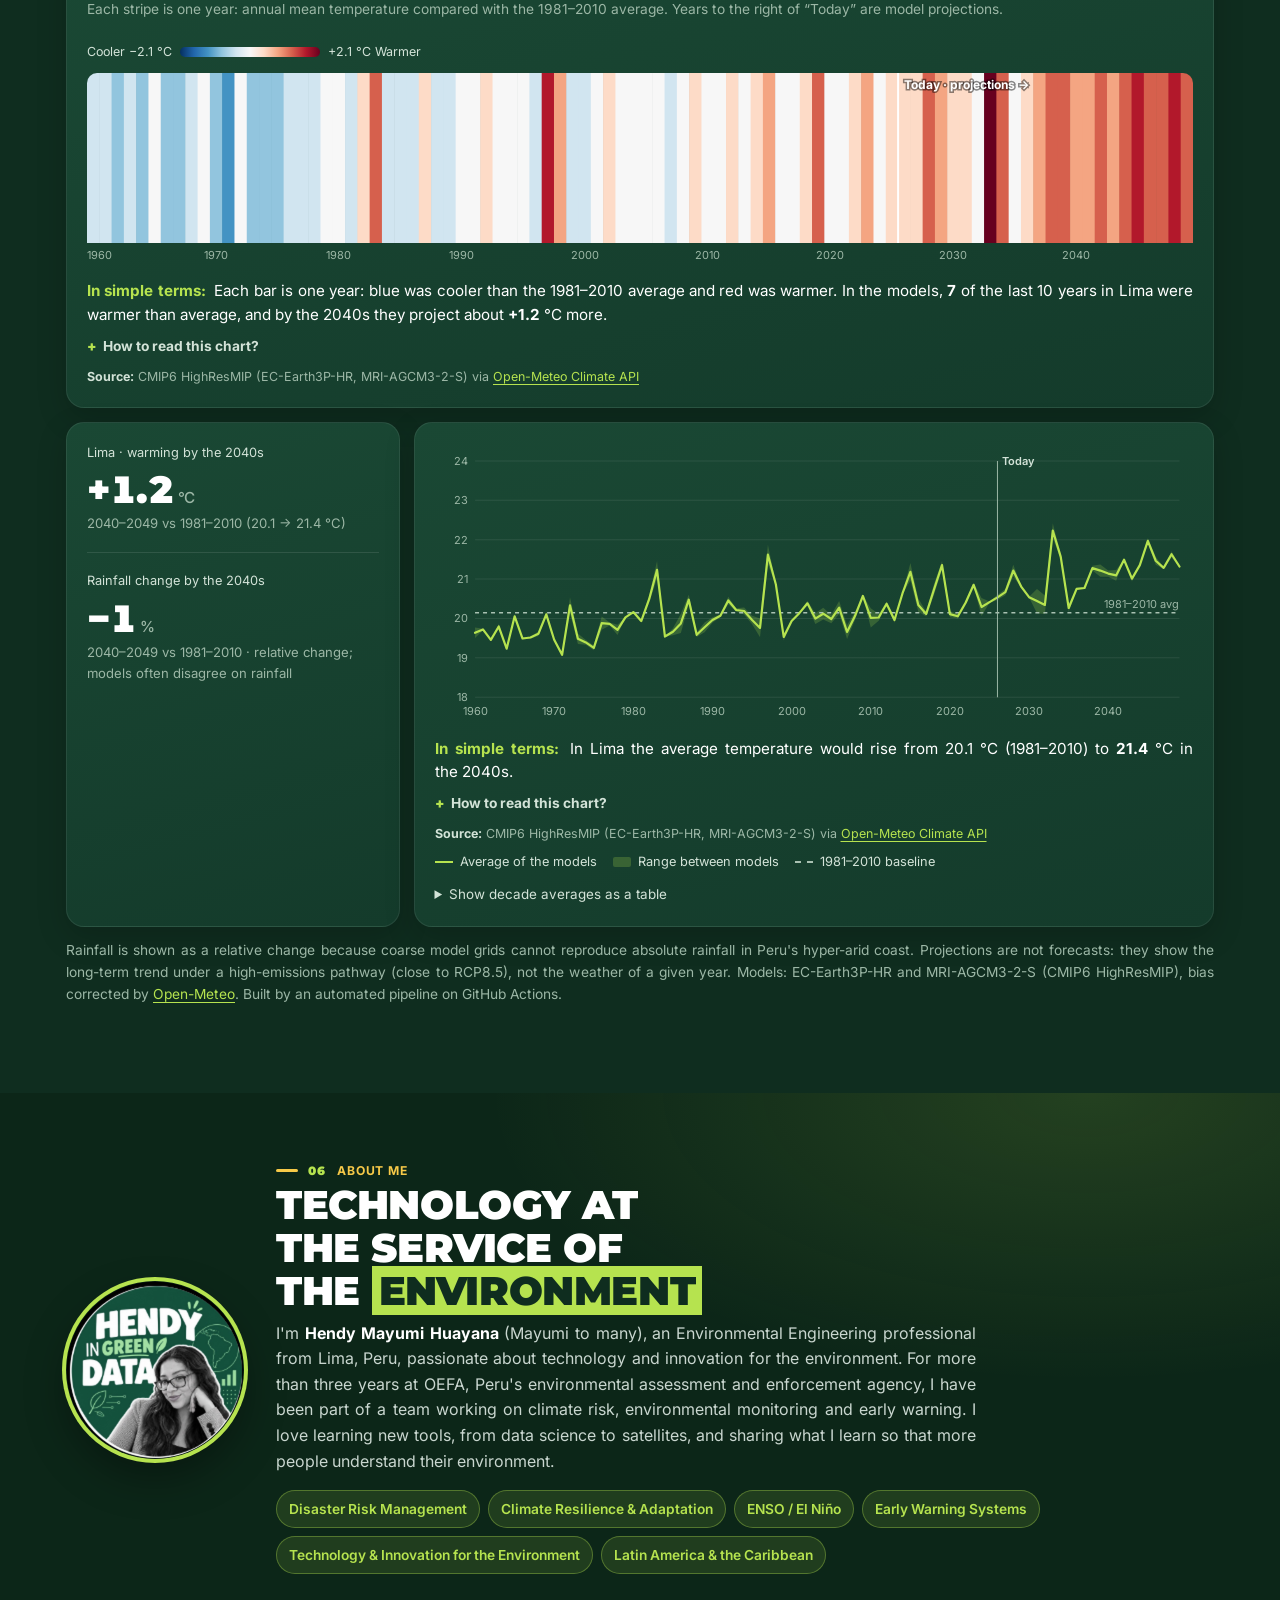
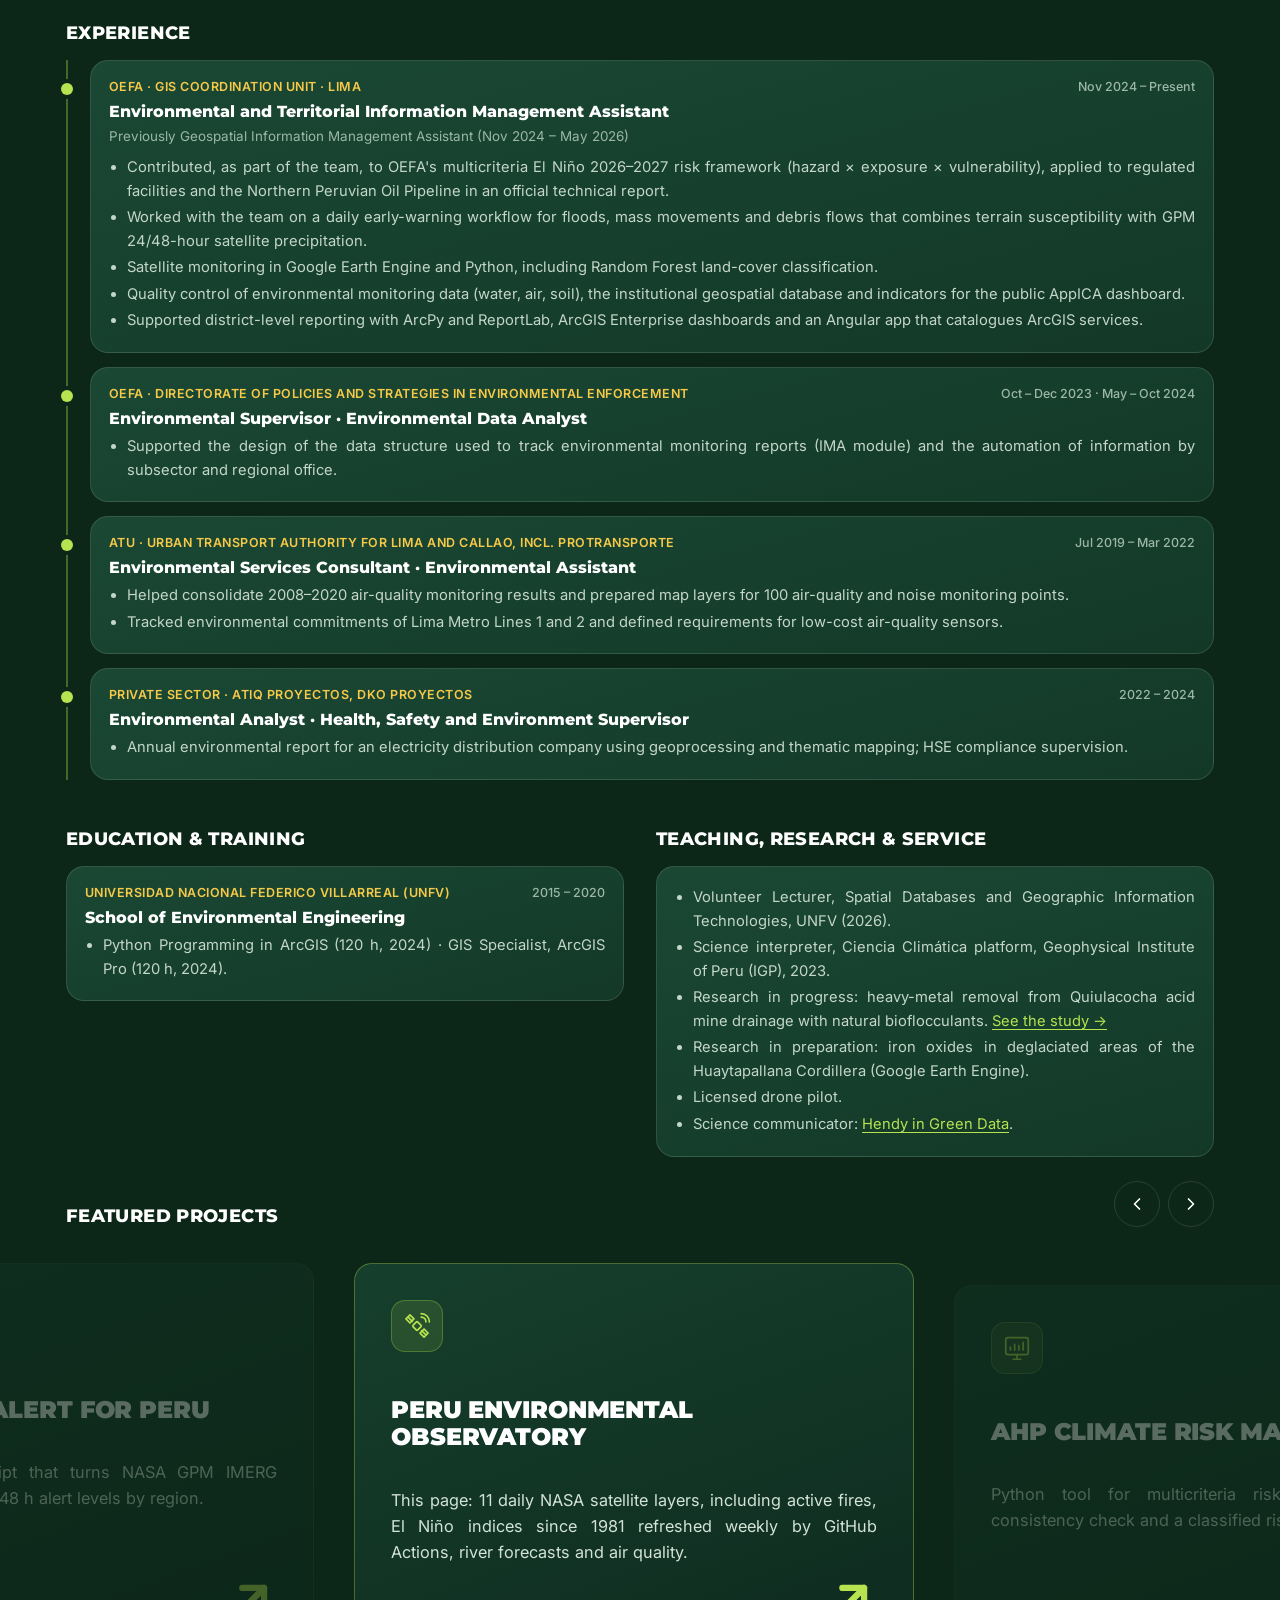
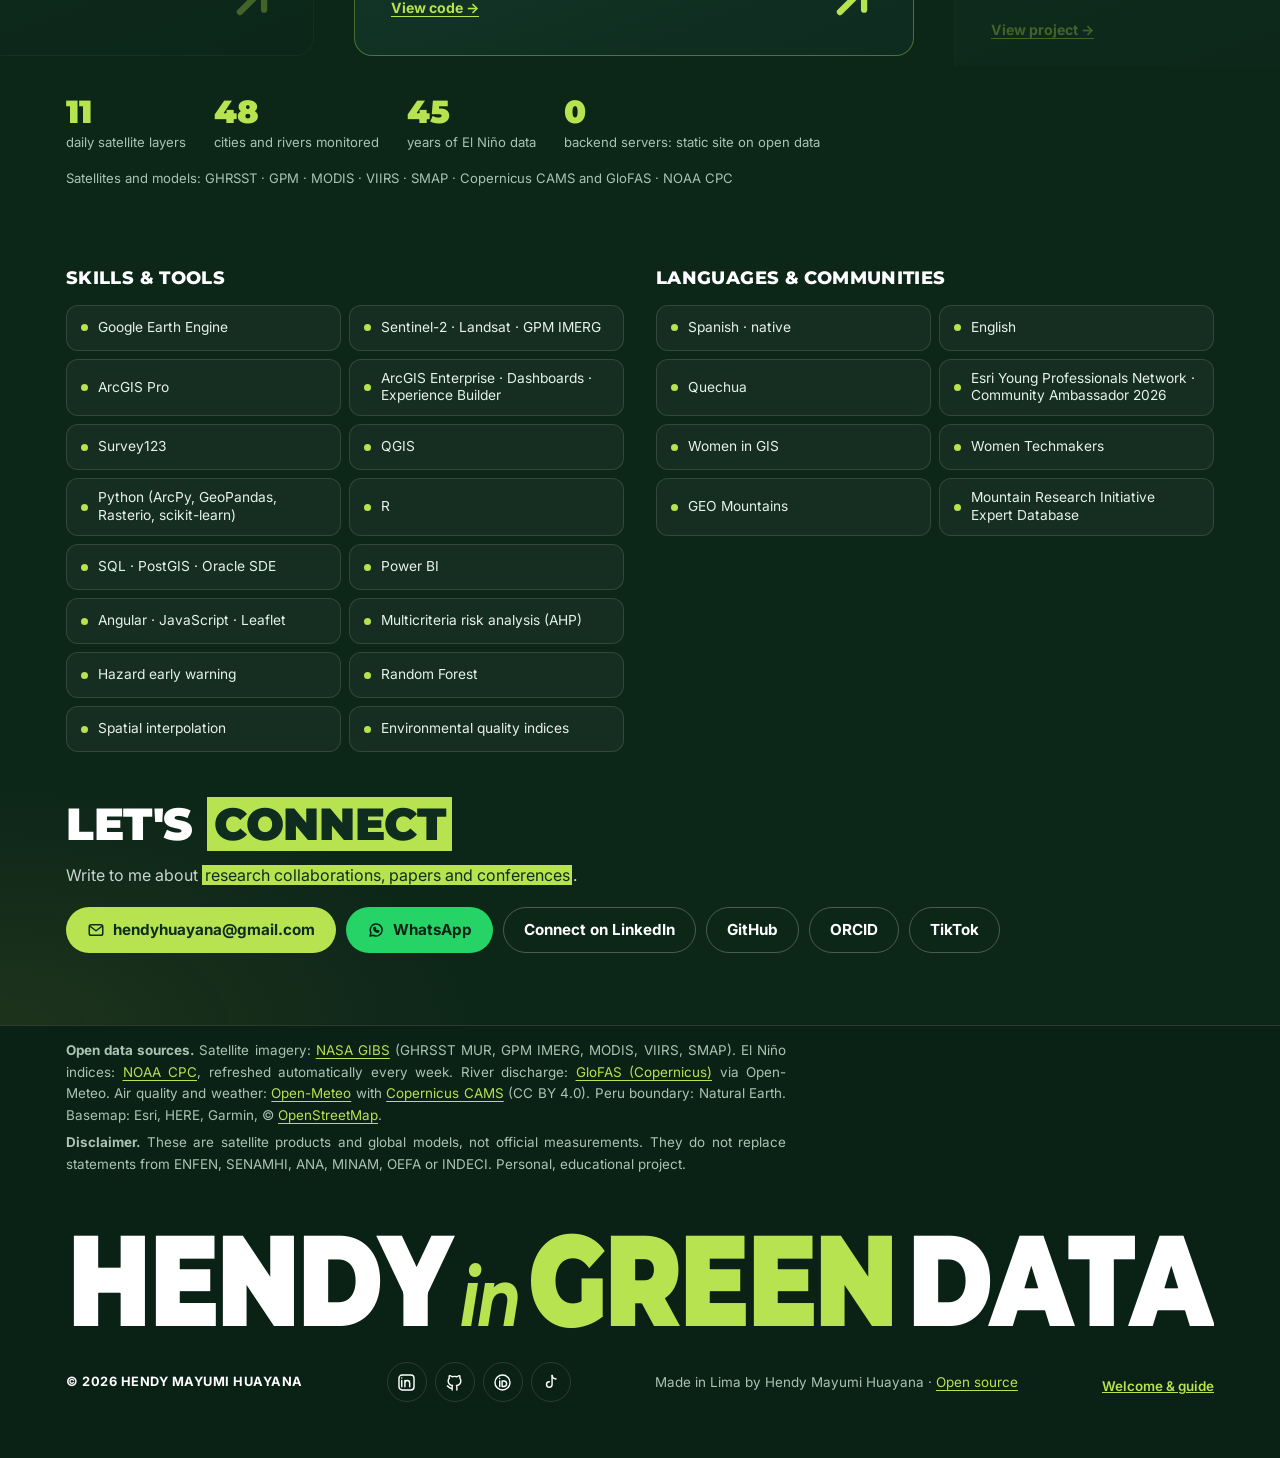
==== commit efd8f26e: "Map tools (full screen, location, home, measure, base map, scale, coordinates); search-first environ" ====
--- a/greendata/index.html
+++ b/greendata/index.html
@@ -354,6 +354,7 @@
 </footer>
 
 <script src="vendor/leaflet.js"></script>
+<script src="maptools.js"></script>
 <script src="app.js"></script>
 <script src="ui.js"></script>
 <script src="ux.js"></script>
--- a/greendata/app.css
+++ b/greendata/app.css
@@ -1050,7 +1050,7 @@
 .car-card.is-center .car-mark { animation: car-nudge 1.8s ease-in-out infinite; }
 .car-dots i { position: relative; overflow: hidden; }
 .car-dots i.on { background: rgba(182,227,79,.3); }
-.car-dots i.on::after { content: ""; position: absolute; inset: 0; border-radius: inherit; background: var(--lime); transform-origin: left; animation: car-fill 3.2s linear forwards; }
+.car-dots i.on::after { content: ""; position: absolute; inset: 0; border-radius: inherit; background: var(--lime); transform-origin: left; animation: car-fill 2.8s linear forwards; }
 .car-root.hold .car-dots i.on::after, .car-root:focus-within .car-dots i.on::after { animation-play-state: paused; }
 @media (prefers-reduced-motion: reduce) {
   .car-card.is-center, .car-card.is-center .svc-ico, .car-card.is-center .car-mark { animation: none; }
@@ -1267,3 +1267,69 @@
 @media (max-width: 520px) { .gw-box { padding: 24px 18px 18px; } .gw-btns .btn { flex: 1; } }
 @media (prefers-reduced-motion: reduce) { .gw-back, .gw-box { transition: none; } }
 @media (max-width: 520px) { .gw-btns { flex-direction: column-reverse; } .gw-btns .btn { width: 100%; padding: 12px; } .gw-guide small { font-size: .78rem; } }
+/* smaller welcome */
+.gw-box { width: min(460px, 100%); padding: 22px 22px 18px; border-radius: 18px; }
+.gw-box h2 { font-size: clamp(1.1rem, 2.4vw, 1.35rem); margin-bottom: 8px; }
+.gw-purpose { font-size: .92rem; margin-bottom: 12px; }
+.gw-guide { display: flex; flex-wrap: wrap; gap: 6px; margin-bottom: 12px; }
+.gw-guide a { align-items: center; gap: 7px; padding: 6px 10px 6px 6px; border-radius: 999px; font-size: .84rem; font-weight: 600; }
+.gw-n { width: 20px; height: 20px; font-size: .72rem; }
+.gw-note { font-size: .74rem; margin-bottom: 14px; }
+.gw-btns .btn { padding: 11px 18px; font-size: .9rem; }
+@media (max-width: 520px) { .gw-btns { flex-direction: column; } }
+/* layers: visible again, tidy grid (theme name on the left, small chips on the right) */
+#layers { display: block; }
+.lg-grid { display: grid; grid-template-columns: 62px 1fr; gap: 6px 8px; align-items: start; }
+.lg-grid .lg-name { margin: 6px 0 0; font-size: .66rem; font-weight: 800; letter-spacing: .08em; text-transform: uppercase; color: var(--hud-muted); }
+.lg-grid .chips { display: flex; flex-wrap: wrap; gap: 5px; }
+.lg-grid .chip { padding: 6px 9px; font-size: .74rem; border-radius: 8px; }
+.lg-grid .chip[aria-checked="true"] { background: var(--lime); color: var(--on-lime); border-color: var(--lime); font-weight: 700; }
+.car-track[data-loop] .car-card { transition: transform .5s cubic-bezier(.2,.8,.2,1), opacity .5s, filter .5s; }
+/* welcome: compact */
+.gw-box { width: min(500px, 100%); padding: 22px 22px 18px; }
+.gw-box h2 { font-size: clamp(1.1rem, 2.4vw, 1.35rem); margin-bottom: 8px; }
+.gw-purpose { font-size: .9rem; line-height: 1.5; margin-bottom: 12px; }
+.gw-guide { grid-template-columns: repeat(2, minmax(0, 1fr)); gap: 6px; margin-bottom: 10px; }
+.gw-guide li:last-child { grid-column: span 2; }
+.gw-guide a { align-items: center; gap: 8px; padding: 8px 10px; }
+.gw-guide b { font-size: .86rem; }
+.gw-n { width: 20px; height: 20px; font-size: .72rem; }
+.gw-note { font-size: .72rem; margin-bottom: 12px; }
+.gw-btns .btn { padding: 10px 16px; font-size: .88rem; }
+@media (max-width: 520px) { .gw-guide { grid-template-columns: minmax(0, 1fr); } .gw-guide li:last-child { grid-column: auto; } }
+
+/* map tools */
+.gd-tools { display: flex; flex-direction: column; border: 1px solid var(--hud-line) !important; border-radius: 10px !important; overflow: visible; background: #0c2219; }
+.gd-tool { display: grid; place-items: center; width: 34px; height: 34px; border: 0; border-bottom: 1px solid var(--hud-line); background: #0c2219; color: #fff; cursor: pointer; }
+.gd-tool:first-child { border-radius: 10px 10px 0 0; } .gd-tool:last-child { border-bottom: 0; border-radius: 0 0 10px 10px; }
+.gd-tool svg { width: 17px; height: 17px; }
+.gd-tool:hover { background: #163f2d; color: var(--lime); }
+.gd-tool.on { background: var(--lime); color: var(--on-lime); }
+.gd-tool.busy svg { animation: spin 1s linear infinite; }
+@keyframes spin { to { transform: rotate(360deg); } }
+.gd-tool:focus-visible { outline: 2px solid var(--lime); outline-offset: -2px; }
+.gd-basemenu { position: absolute; left: calc(100% + 8px); bottom: 0; display: flex; flex-direction: column; gap: 2px; min-width: 150px; padding: 6px; border-radius: 12px; background: #0c2219; border: 1px solid var(--hud-line); box-shadow: 0 12px 30px rgba(0,0,0,.4); }
+.leaflet-right .gd-basemenu { left: auto; right: calc(100% + 8px); }
+.gd-basemenu button { padding: 8px 10px; border: 0; border-radius: 8px; background: none; color: #fff; font: 600 .82rem var(--font); text-align: left; cursor: pointer; }
+.gd-basemenu button:hover, .gd-basemenu button[aria-pressed="true"] { background: rgba(182,227,79,.15); color: var(--lime); }
+.gd-coord { padding: 3px 8px; border-radius: 6px; background: rgba(9,16,13,.7); color: #fff; font: 500 .7rem var(--font); font-variant-numeric: tabular-nums; min-height: 0; }
+.gd-coord:empty { display: none; }
+.leaflet-control-scale-line { background: rgba(9,16,13,.7); color: #fff; border-color: #fff; }
+.gd-measuring, .gd-measuring .leaflet-interactive { cursor: crosshair !important; }
+.gd-measure { font-weight: 800; }
+.gd-full { position: fixed !important; inset: 0 !important; z-index: 2500 !important; width: 100vw !important; height: 100vh !important; max-height: none !important; border-radius: 0 !important; }
+html.gd-full-open { overflow: hidden; }
+.foot-giant { max-width: 1180px; padding: 26px 16px 6px; }
+
+/* environmental data: search-first layout, results full width, map on demand */
+.env-grid { display: block; }
+.env-side { position: static; display: block; margin-bottom: 18px; }
+.env-find { display: grid; grid-template-columns: minmax(0, 1.4fr) minmax(0, 1fr) auto; gap: 14px; align-items: end; padding: 18px; border-radius: 18px; background: rgba(0,0,0,.18); border: 1px solid var(--hud-line); }
+.env-field { display: flex; flex-direction: column; gap: 8px; min-width: 0; }
+.env-search input { font-size: 1.02rem; padding: 14px 16px; }
+.env-maptoggle { white-space: nowrap; height: 48px; }
+.env-mapwrap { margin-top: 14px; }
+.env-mapwrap .env-map { height: 440px; min-height: 0; max-height: none; }
+.env-main { width: 100%; }
+.env-tabs { margin-bottom: 16px; }
+@media (max-width: 860px) { .env-find { grid-template-columns: minmax(0, 1fr); } .env-maptoggle { width: 100%; } .env-mapwrap .env-map { height: 320px; } }
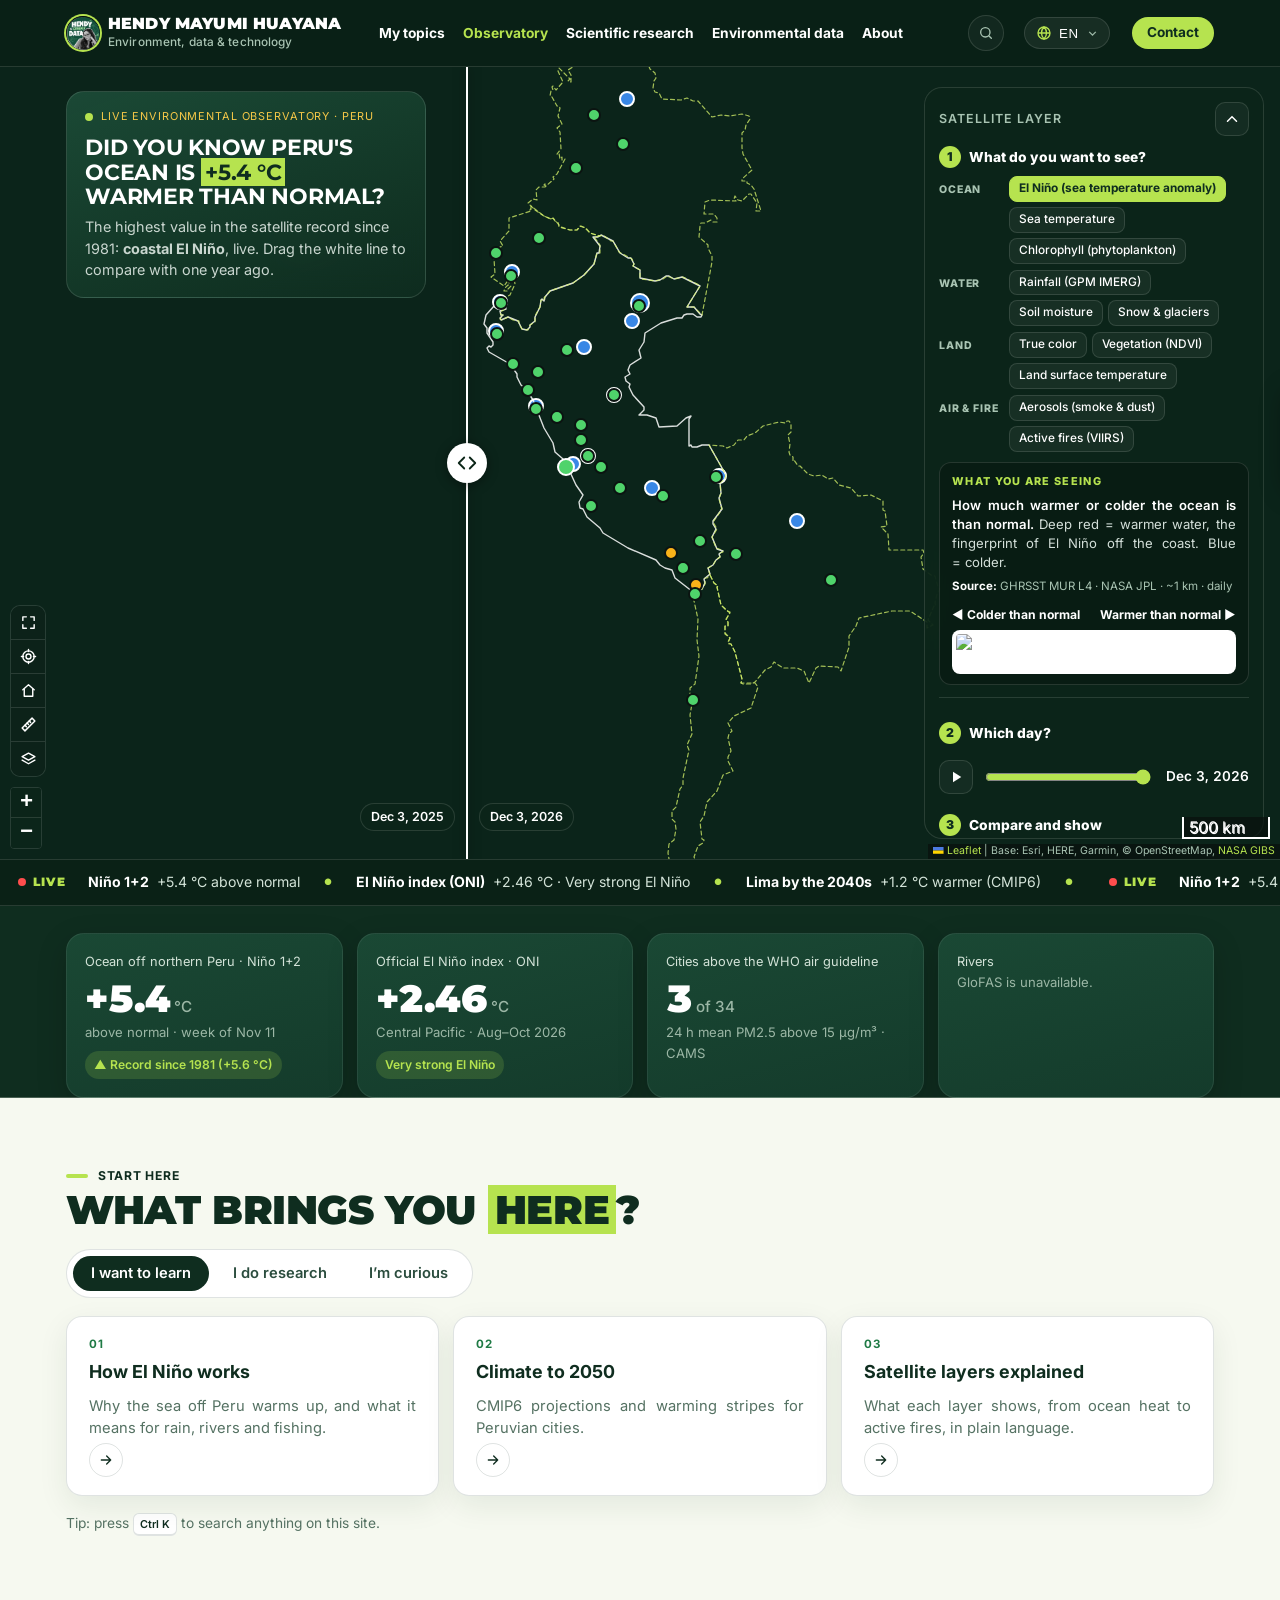
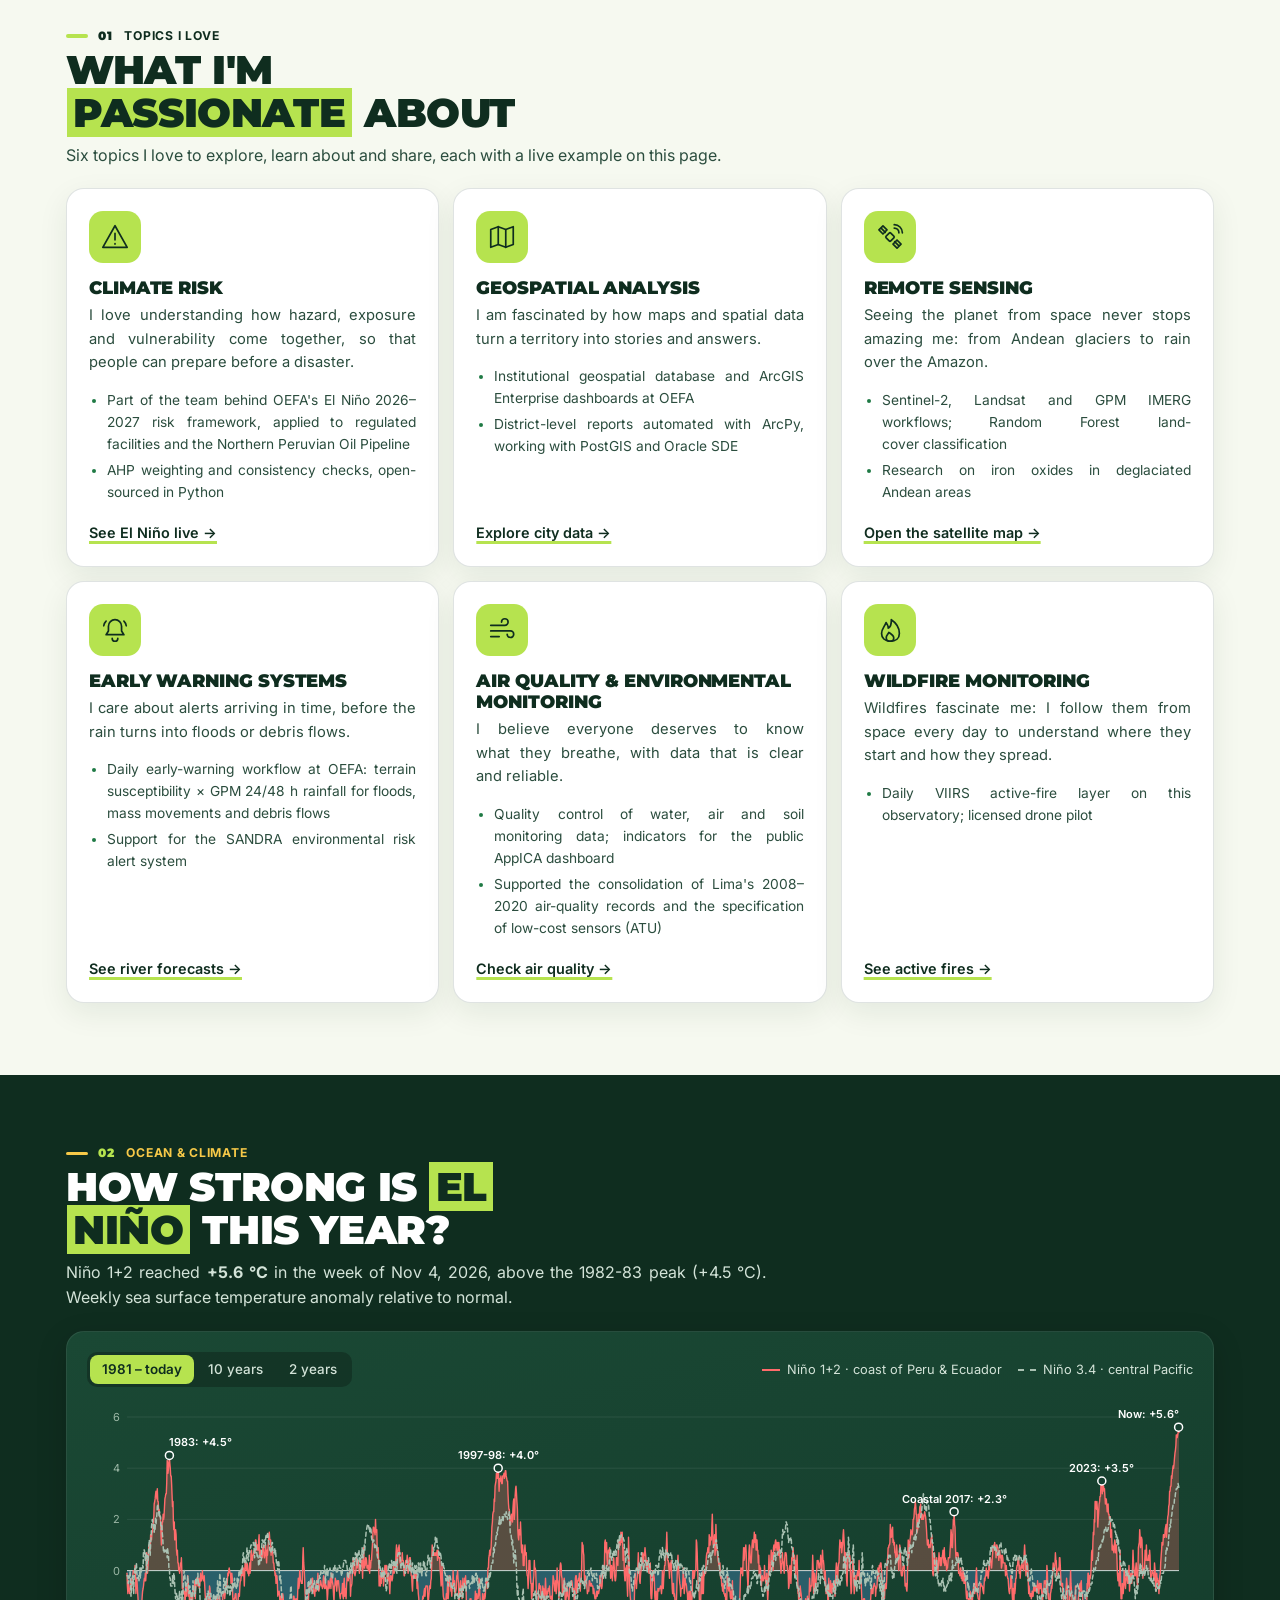
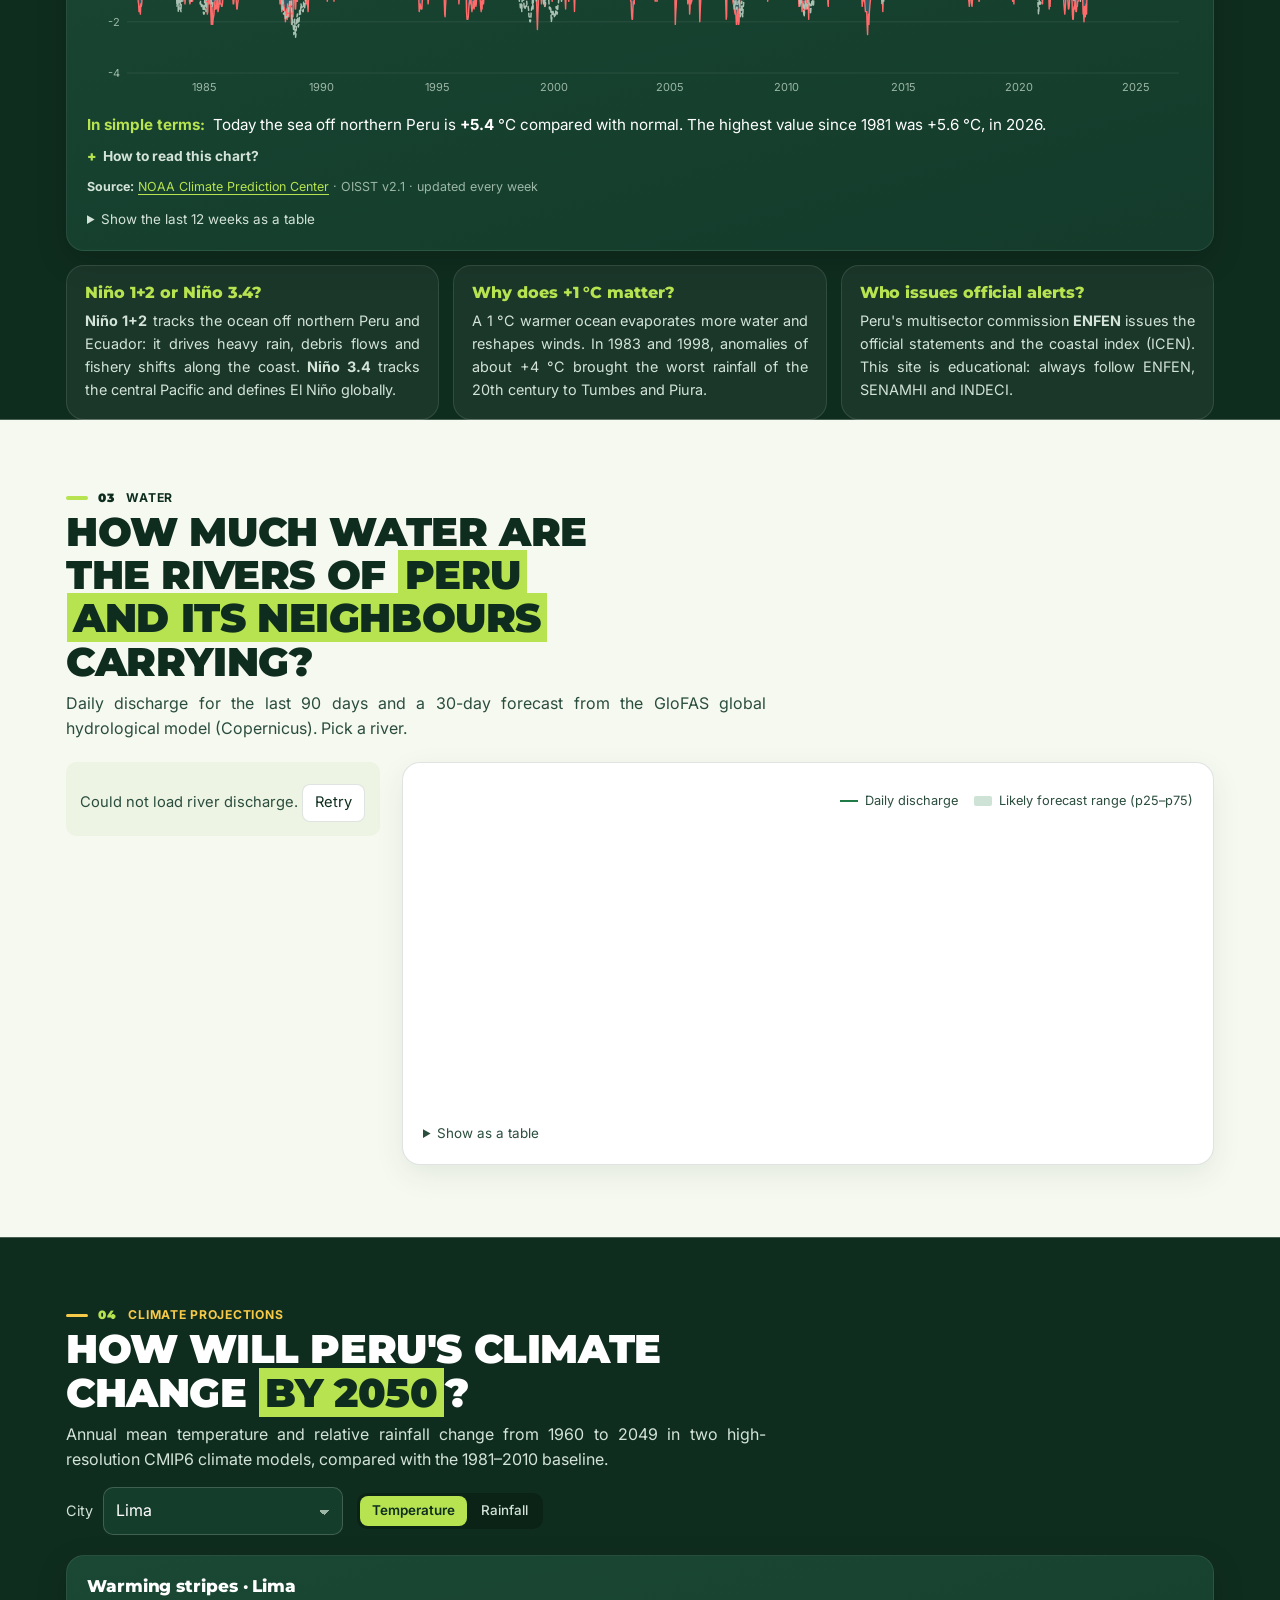
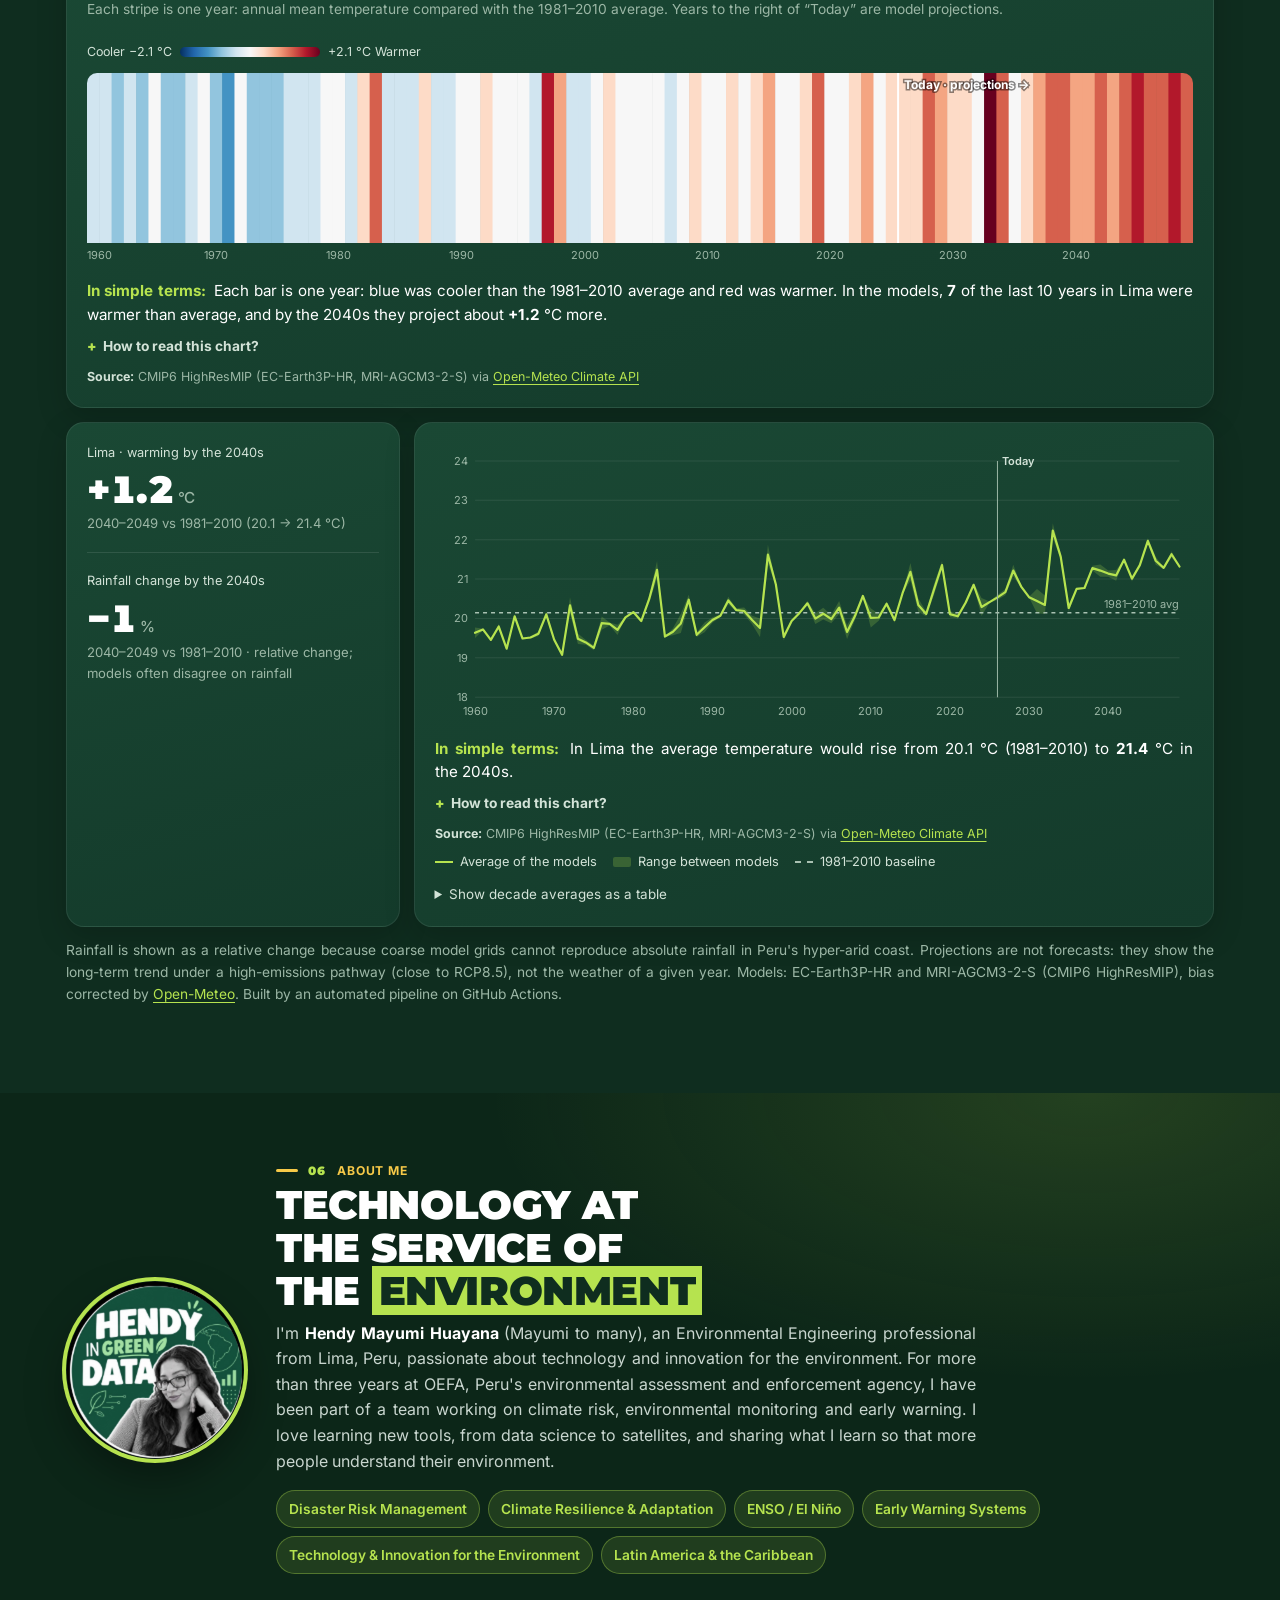
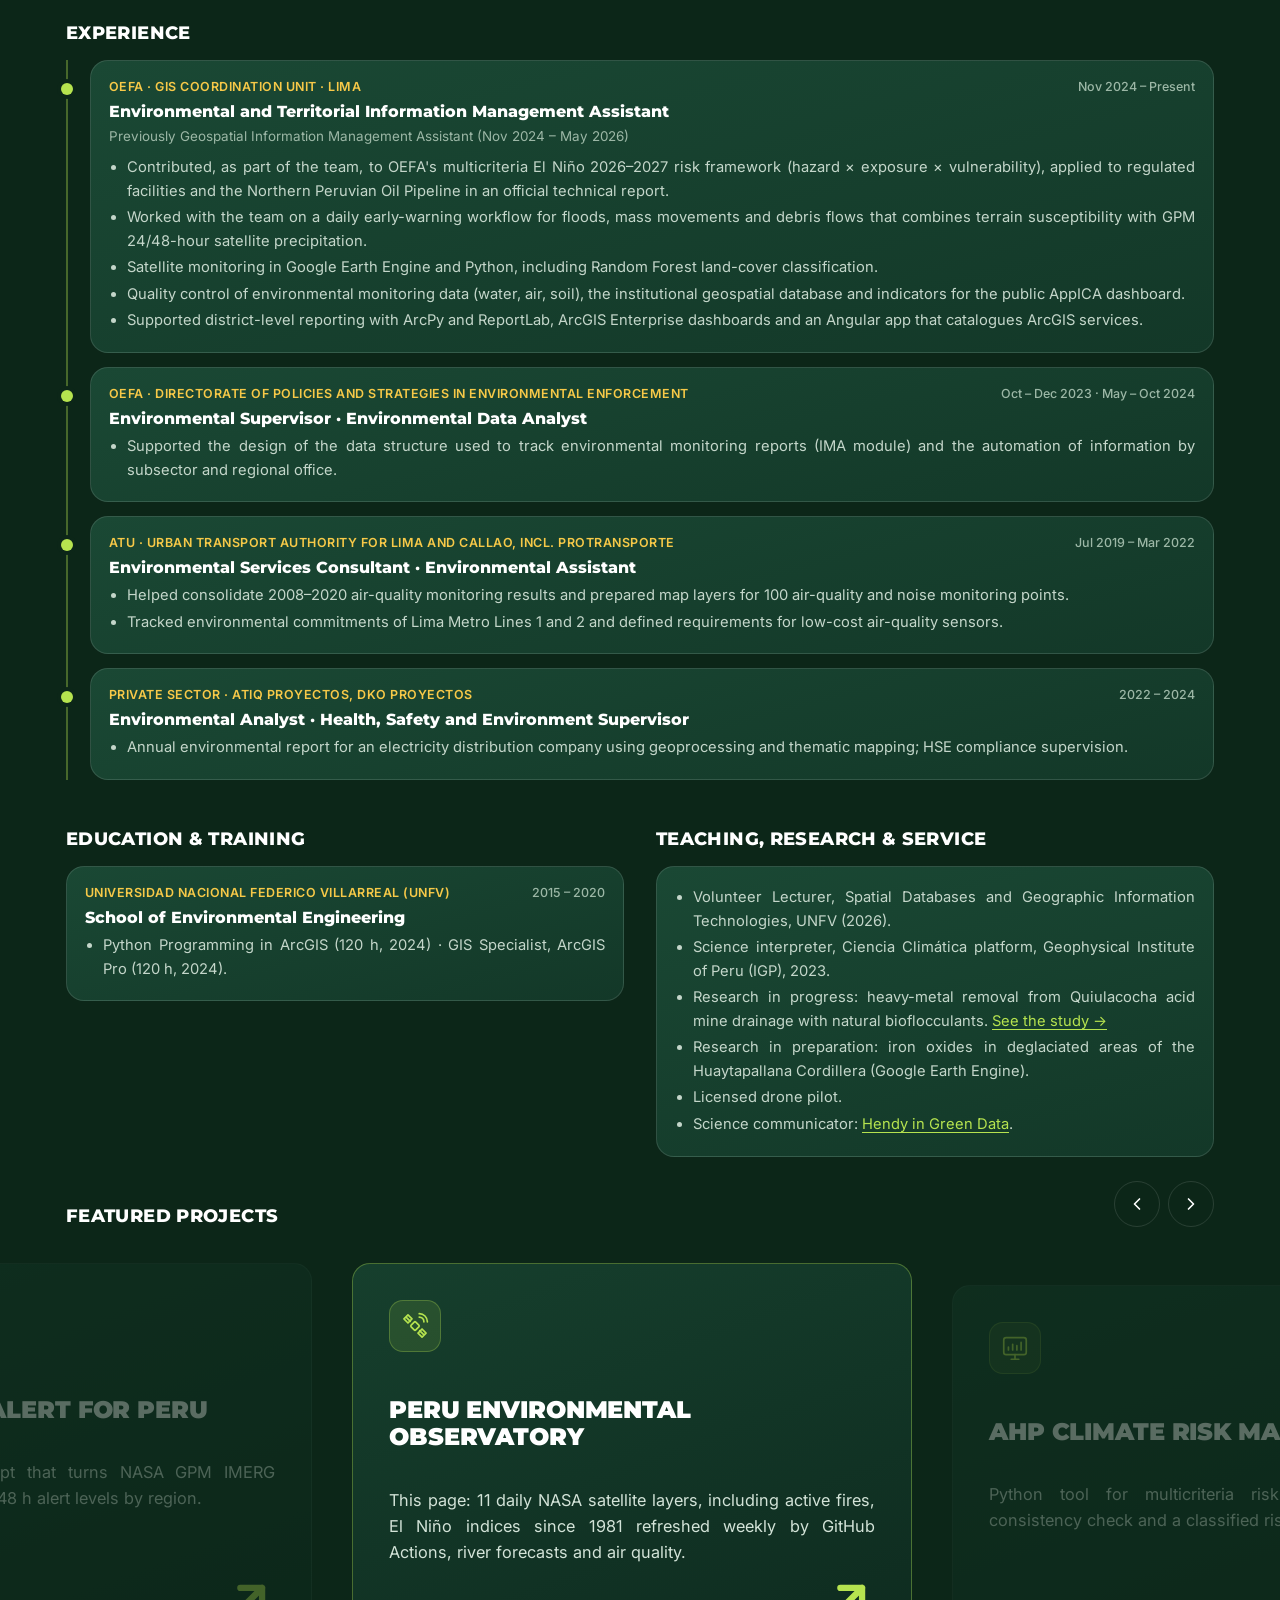
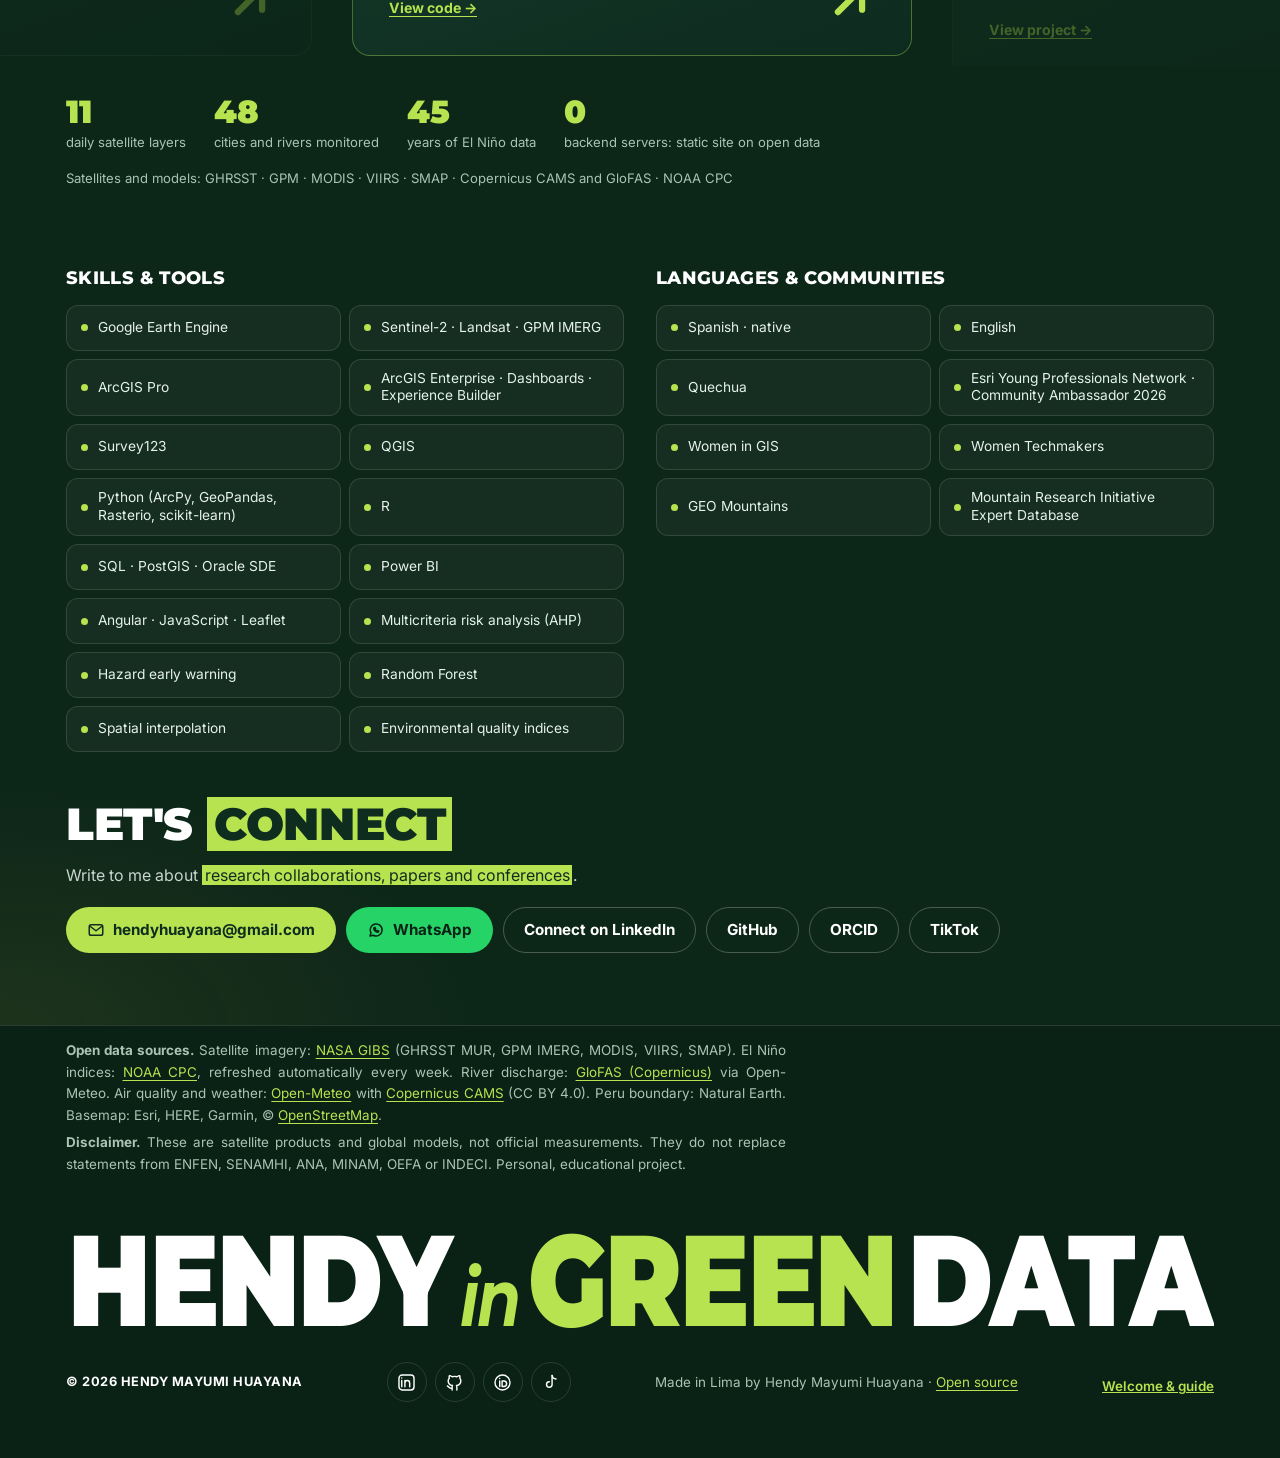
==== commit b83c8274: "Fix page title: environment, data & technology Co-Authored-By: Claude Opus 5.5 <noreply@anthropic.co" ====
--- a/greendata/index.html
+++ b/greendata/index.html
@@ -3,11 +3,11 @@
 <head>
 <meta charset="utf-8">
 <meta name="viewport" content="width=device-width, initial-scale=1">
-<title>Hendy Mayumi Huayana · Environmental Engineer · Satellite Data &amp; Climate Risk</title>
-<meta name="description" content="Portfolio of Hendy Mayumi Huayana, Environmental Engineer in Lima, Peru: remote sensing, GIS and climate risk. Includes a live environmental observatory of Peru built on open NASA, NOAA and Copernicus data.">
+<title>Hendy Mayumi Huayana · Environment, data &amp; technology</title>
+<meta name="description" content="Hendy Mayumi Huayana, Environmental Engineering professional from Lima, Peru, passionate about environment, data and technology. Open environmental data, scientific research and a live observatory of Peru and its neighbours, built on NASA, NOAA and Copernicus data.">
 <meta name="author" content="Hendy Mayumi Huayana">
-<meta property="og:title" content="Hendy Mayumi Huayana · Environmental Engineer · Satellite Data & Climate Risk">
-<meta property="og:description" content="Remote sensing, GIS and climate risk from Peru. Live observatory: coastal El Niño, ocean, rainfall, rivers and air quality from open satellite data.">
+<meta property="og:title" content="Hendy Mayumi Huayana · Environment, data &amp; technology">
+<meta property="og:description" content="Educational and scientific site: open environmental data, research and a live observatory of El Niño, ocean, rain, rivers and air quality.">
 <meta property="og:url" content="https://hendyhuayana.github.io/greendata/">
 <meta property="og:type" content="profile">
 <meta property="og:image" content="https://hendyhuayana.github.io/greendata/img/hendy.png">
--- a/greendata/app.css
+++ b/greendata/app.css
@@ -401,7 +401,7 @@
 .proj-note { margin-top: 12px; max-width: 90ch; }
 #projections .picker .seg { margin-left: 4px; }
 
-/* Thesis */
+/* Quiulacocha study */
 #thesis { --initial: #a9c1b2; --pitahaya: #3987e5; --zapallo: #d95926; }
 .thesis-sub { display: flex; flex-wrap: wrap; align-items: center; gap: 10px; font-weight: 600; color: #fff; }
 .thesis-sub .badge { margin-top: 0; }
@@ -968,7 +968,7 @@
 }
 @media (max-width: 720px) and (prefers-reduced-motion: reduce) { .nav nav#site-nav, .drawer-back { transition: none; } }
 @media (max-width: 720px) { .nav nav .dm a.dm-top { display: flex !important; padding: 16px 6px; border-radius: 0; font-size: 1.05rem; } }
-/* phone: more compact El Niño, projections, footer and thesis banner */
+/* phone: more compact El Niño, projections, footer and study banner */
 @media (max-width: 720px) {
   .explain { display: flex; overflow-x: auto; scroll-snap-type: x mandatory; scrollbar-width: none; gap: 10px; margin-left: -16px; margin-right: -16px; padding: 4px 16px 10px; }
   .explain::-webkit-scrollbar { display: none; }
@@ -1333,3 +1333,101 @@
 .env-main { width: 100%; }
 .env-tabs { margin-bottom: 16px; }
 @media (max-width: 860px) { .env-find { grid-template-columns: minmax(0, 1fr); } .env-maptoggle { width: 100%; } .env-mapwrap .env-map { height: 320px; } }
+
+/* ===== Environmental data: a clear 3-step flow ===== */
+section.env.wrap { max-width: 1320px; padding-left: 24px !important; padding-right: 24px !important; margin-left: auto; margin-right: auto; }
+.env-step { display: flex; align-items: center; gap: 10px; margin: 0 0 12px; font: 800 1.05rem/1.2 var(--display); text-transform: uppercase; letter-spacing: .02em; color: #fff; }
+.env-step .step-n { width: 26px; height: 26px; font-size: .85rem; }
+.env-step-3 { margin-top: 22px; }
+.env-find { display: flex; gap: 10px; align-items: stretch; padding: 0; border: 0; background: none; }
+.env-search { flex: 1; position: relative; }
+.env-search-ico { position: absolute; left: 16px; top: 50%; width: 20px; height: 20px; transform: translateY(-50%); color: var(--lime); pointer-events: none; }
+.env-search input { height: 54px; padding: 0 16px 0 46px; border-radius: 999px; font-size: 1rem; background: #fff; color: #0f2d1f; border: 0; }
+.env-search input::placeholder { color: #557263; }
+.env-maptoggle { height: 54px; border-radius: 999px; }
+.env-or { margin: 14px 0 8px; font-size: .86rem; color: var(--muted); }
+.env-chips { display: flex; flex-wrap: wrap; gap: 8px; }
+.env-chip { display: inline-flex; align-items: baseline; gap: 6px; padding: 8px 14px; border-radius: 999px; border: 1px solid var(--hud-line); background: rgba(255,255,255,.04); color: #fff; font: 600 .86rem var(--font); cursor: pointer; transition: background .15s, border-color .15s; }
+.env-chip small { color: var(--hud-muted); font-weight: 500; font-size: .74rem; }
+.env-chip:hover { border-color: var(--lime); }
+.env-chip[aria-pressed="true"] { background: var(--lime); border-color: var(--lime); color: var(--on-lime); }
+.env-chip[aria-pressed="true"] small { color: #2b4d3e; }
+.env-side { margin-bottom: 26px; }
+.env-tabs { display: grid !important; grid-template-columns: repeat(4, minmax(0, 1fr)); gap: 10px; width: 100%; padding: 0; border: 0; border-radius: 0; background: none; overflow: visible; }
+.env-tabs button { display: flex; flex-direction: column; align-items: flex-start; gap: 4px; padding: 16px 18px !important; border-radius: 16px !important; border: 1px solid var(--hud-line) !important; background: rgba(255,255,255,.04) !important; color: #fff !important; text-align: left; white-space: normal; }
+.env-tabs button b { font: 900 1.05rem/1.1 var(--display); text-transform: uppercase; }
+.env-tabs button small { font: 500 .8rem/1.35 var(--font); color: var(--hud-muted); }
+.env-tabs button[aria-selected="true"] { background: var(--lime) !important; border-color: var(--lime) !important; color: var(--on-lime) !important; }
+.env-tabs button[aria-selected="true"] small { color: #2b4d3e; }
+.env-panel { border-radius: 18px; }
+@media (max-width: 860px) {
+  .env-find { flex-direction: column; }
+  .env-tabs { grid-template-columns: repeat(2, minmax(0, 1fr)); }
+  .env-chips { flex-wrap: nowrap; overflow-x: auto; scrollbar-width: none; margin: 0 -16px; padding: 0 16px 4px; }
+  .env-chip { flex: none; }
+}
+select.sr { position: absolute !important; width: 1px !important; height: 1px !important; min-width: 0 !important; padding: 0 !important; border: 0 !important; overflow: hidden; clip: rect(0 0 0 0); }
+.gw-purpose { margin-top: 18px; padding-right: 30px; font-size: 1.05rem; line-height: 1.55; color: #fff; }
+
+/* ===== Environmental data: big map with a floating panel (like the observatory) ===== */
+.env.section { padding-bottom: 18px; }
+.env-stage { position: relative; height: calc(100vh - 60px); min-height: 640px; max-height: 920px; background: #0b241a; border-top: 1px solid var(--hud-line); border-bottom: 1px solid var(--hud-line); }
+.env-stage .env-map { position: absolute; inset: 0; height: auto !important; min-height: 0 !important; max-height: none !important; border: 0; border-radius: 0; }
+.env-float { position: absolute; z-index: 600; top: 16px; right: 16px; bottom: 16px; width: min(470px, calc(100% - 32px)); display: flex; flex-direction: column; border-radius: 18px; background: rgba(10,33,22,.94); backdrop-filter: blur(12px); -webkit-backdrop-filter: blur(12px); border: 1px solid var(--hud-line); overflow: hidden; }
+.env-float-head { padding: 16px 16px 12px; border-bottom: 1px solid var(--hud-line); }
+.env-float .env-step { font-size: .86rem; margin: 0 0 8px; }
+.env-float .env-step .step-n { width: 22px; height: 22px; font-size: .74rem; }
+.env-float .env-step + .env-search { margin-bottom: 8px; }
+.env-float .env-search input { height: 44px; font-size: .9rem; }
+.env-float .env-lbl { display: block; margin: 0 0 6px; font-size: .7rem; letter-spacing: .08em; }
+.env-float select { width: 100%; min-width: 0; margin-bottom: 12px; padding: 9px 34px 9px 12px; border-radius: 12px; color-scheme: dark; background-color: #153d2c; color: #fff; }
+.env-float .env-tabs { display: grid !important; grid-template-columns: repeat(4, minmax(0, 1fr)); gap: 6px; margin: 0; }
+.env-float .env-tabs button { align-items: center; padding: 9px 4px !important; border-radius: 10px !important; }
+.env-float .env-tabs button b { font-size: .74rem; letter-spacing: .02em; }
+.env-float .env-panel { flex: 1; min-height: 0; overflow-y: auto; padding: 16px; border: 0; border-radius: 0; background: none; box-shadow: none; overscroll-behavior: contain; }
+.env-float .env-kpis { grid-template-columns: repeat(2, minmax(0, 1fr)); }
+.env-float .env-kpi .v { font-size: 1.4rem; }
+.env-float .env-bars li { grid-template-columns: 110px 1fr 40px; font-size: .82rem; }
+.env-float .sp-grid { grid-template-columns: repeat(3, minmax(0, 1fr)); }
+.env-float .sp-t b { font-size: .78rem; }
+.env-float .rain-bars { height: 120px; gap: 4px; }
+@media (max-width: 860px) {
+  .env-stage { height: auto; min-height: 0; max-height: none; display: flex; flex-direction: column; }
+  .env-stage .env-map { position: relative; height: 55vh !important; min-height: 320px !important; }
+  .env-float { position: relative; inset: auto; width: auto; border-radius: 0; border-left: 0; border-right: 0; }
+  .env-float .env-panel { overflow: visible; }
+  .env-float .sp-grid { grid-template-columns: repeat(2, minmax(0, 1fr)); }
+}
+.env-float .env-tabs button b { font-size: .68rem; letter-spacing: 0; }
+
+/* ===== Place postcard (all components at once) + compare ===== */
+.env-float .env-search { margin-bottom: 10px; }
+.env-float select { margin-bottom: 0; }
+.pc-head { display: flex; justify-content: space-between; align-items: flex-start; gap: 10px; margin-bottom: 12px; }
+.pc-head b { display: block; font: 900 1.2rem/1.15 var(--display); text-transform: uppercase; }
+.pc-head span { color: var(--hud-muted); font-size: .84rem; }
+.pc-pin { flex: none; max-width: 48%; padding: 7px 12px; border-radius: 999px; border: 1px dashed rgba(182,227,79,.6); background: none; color: var(--lime); font: 700 .76rem/1.25 var(--font); cursor: pointer; text-align: center; }
+.pc-pin:hover { background: rgba(182,227,79,.1); }
+.pc-grid { display: grid; grid-template-columns: repeat(2, minmax(0, 1fr)); gap: 10px; }
+.pc-card { padding: 12px; border-radius: 14px; background: rgba(255,255,255,.04); border: 1px solid var(--hud-line); min-width: 0; }
+.pc-card h3 { display: flex; align-items: center; gap: 7px; margin: 0 0 6px; font: 800 .78rem/1 var(--font); letter-spacing: .1em; text-transform: uppercase; color: var(--lime); }
+.pc-card h3 svg { width: 16px; height: 16px; }
+.pc-card .skeleton { height: 54px; }
+.pc-big { margin: 0; font: 900 1.6rem/1.1 var(--display); color: #fff; }
+.pc-big small { display: block; margin-top: 3px; font: 500 .74rem/1.3 var(--font); color: var(--hud-muted); }
+.pc-none { margin: 0; font-size: .8rem; color: var(--hud-muted); }
+.pc-photos { display: flex; gap: 4px; margin-top: 8px; }
+.pc-photos img { width: 25%; aspect-ratio: 1; object-fit: cover; border-radius: 6px; }
+.pc-more { margin-top: 8px; }
+.pc-more summary { cursor: pointer; font-size: .78rem; font-weight: 700; color: var(--hud-muted); }
+.pc-more[open] { grid-column: 1 / -1; }
+.pc-card:has(.pc-more[open]) { grid-column: 1 / -1; }
+.pc-detail { margin-top: 10px; }
+.pc-detail .env-place { display: none; }
+.pc-table { width: 100%; margin: 0 0 12px; border-collapse: collapse; font-size: .82rem; }
+.pc-table th, .pc-table td { padding: 7px 8px; border-bottom: 1px solid var(--hud-line); text-align: left; }
+.pc-table thead th { color: var(--lime); font-size: .76rem; }
+.pc-table td { font-variant-numeric: tabular-nums; color: #fff; font-weight: 700; }
+.pc-table tbody th { color: var(--hud-muted); font-weight: 500; }
+@media (max-width: 860px) { .pc-grid { grid-template-columns: minmax(0, 1fr); } }
+section.env { min-height: 0 !important; padding-bottom: 22px; }
